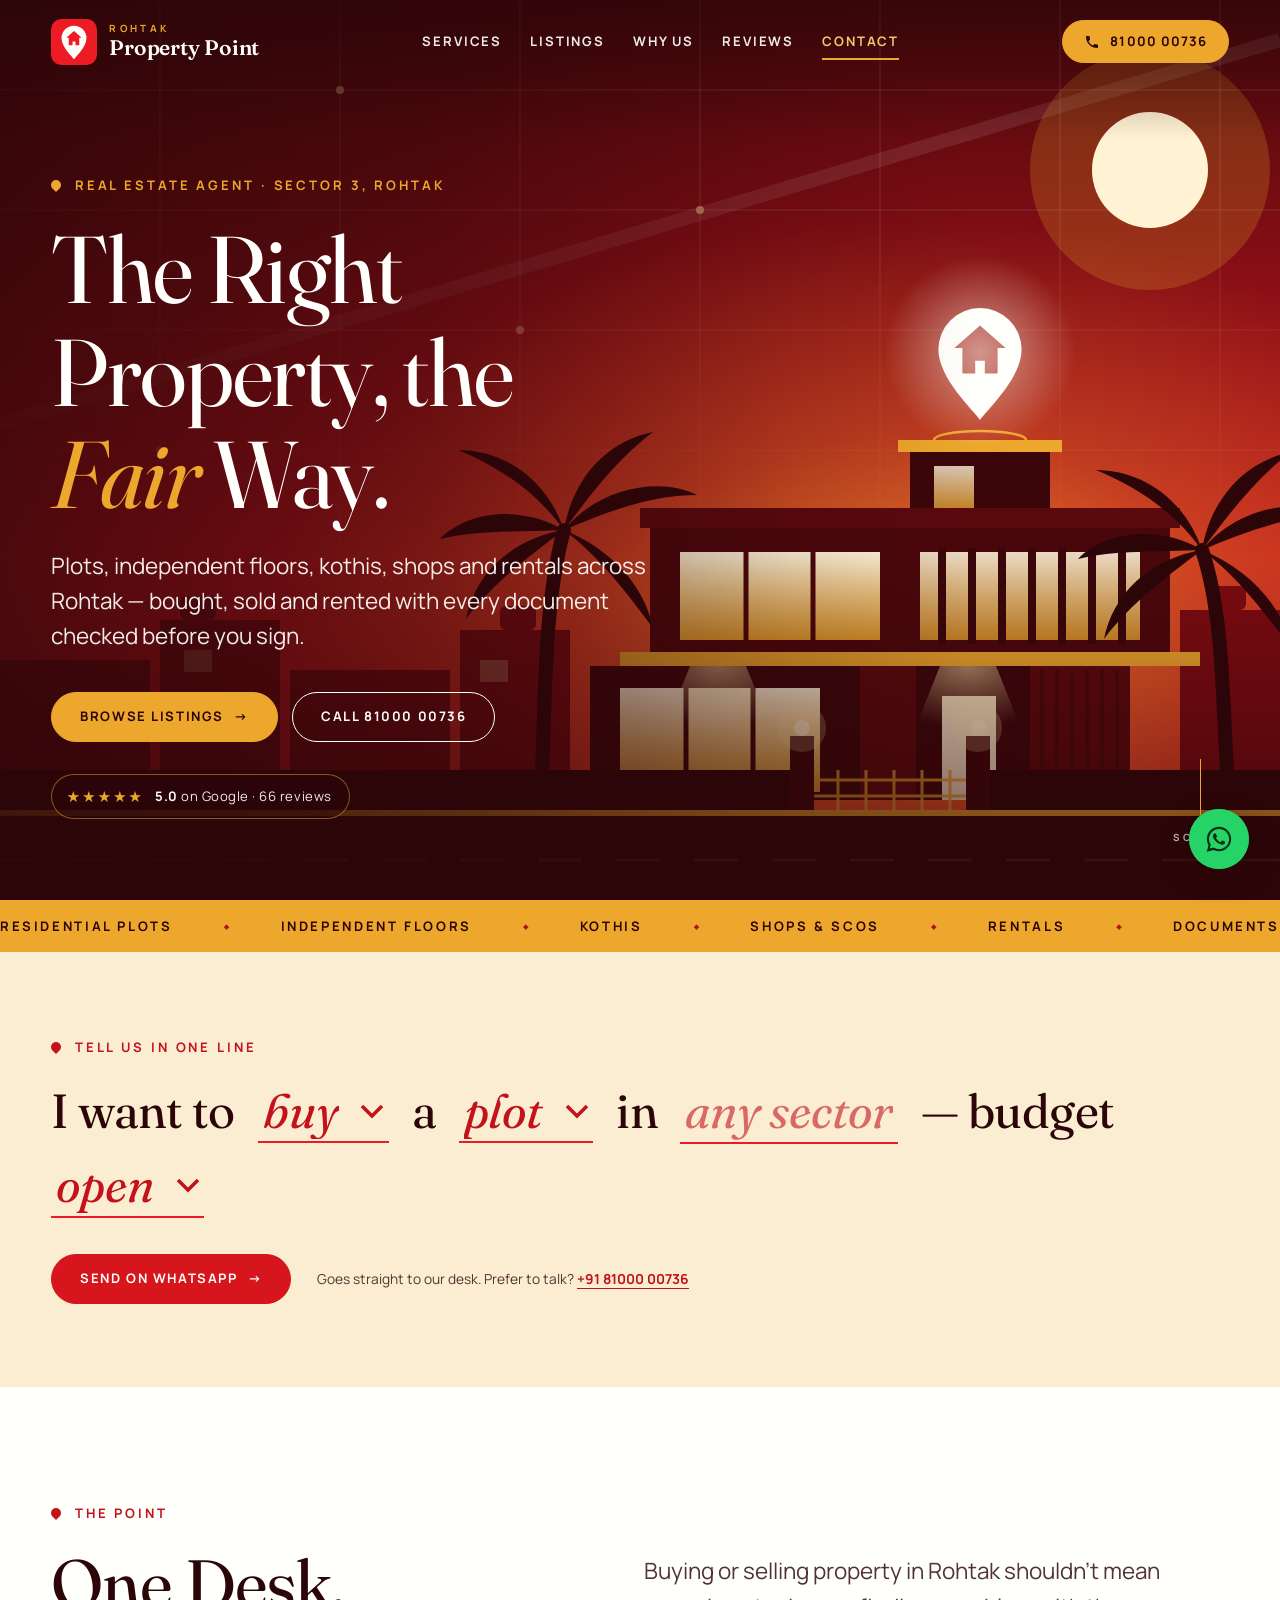
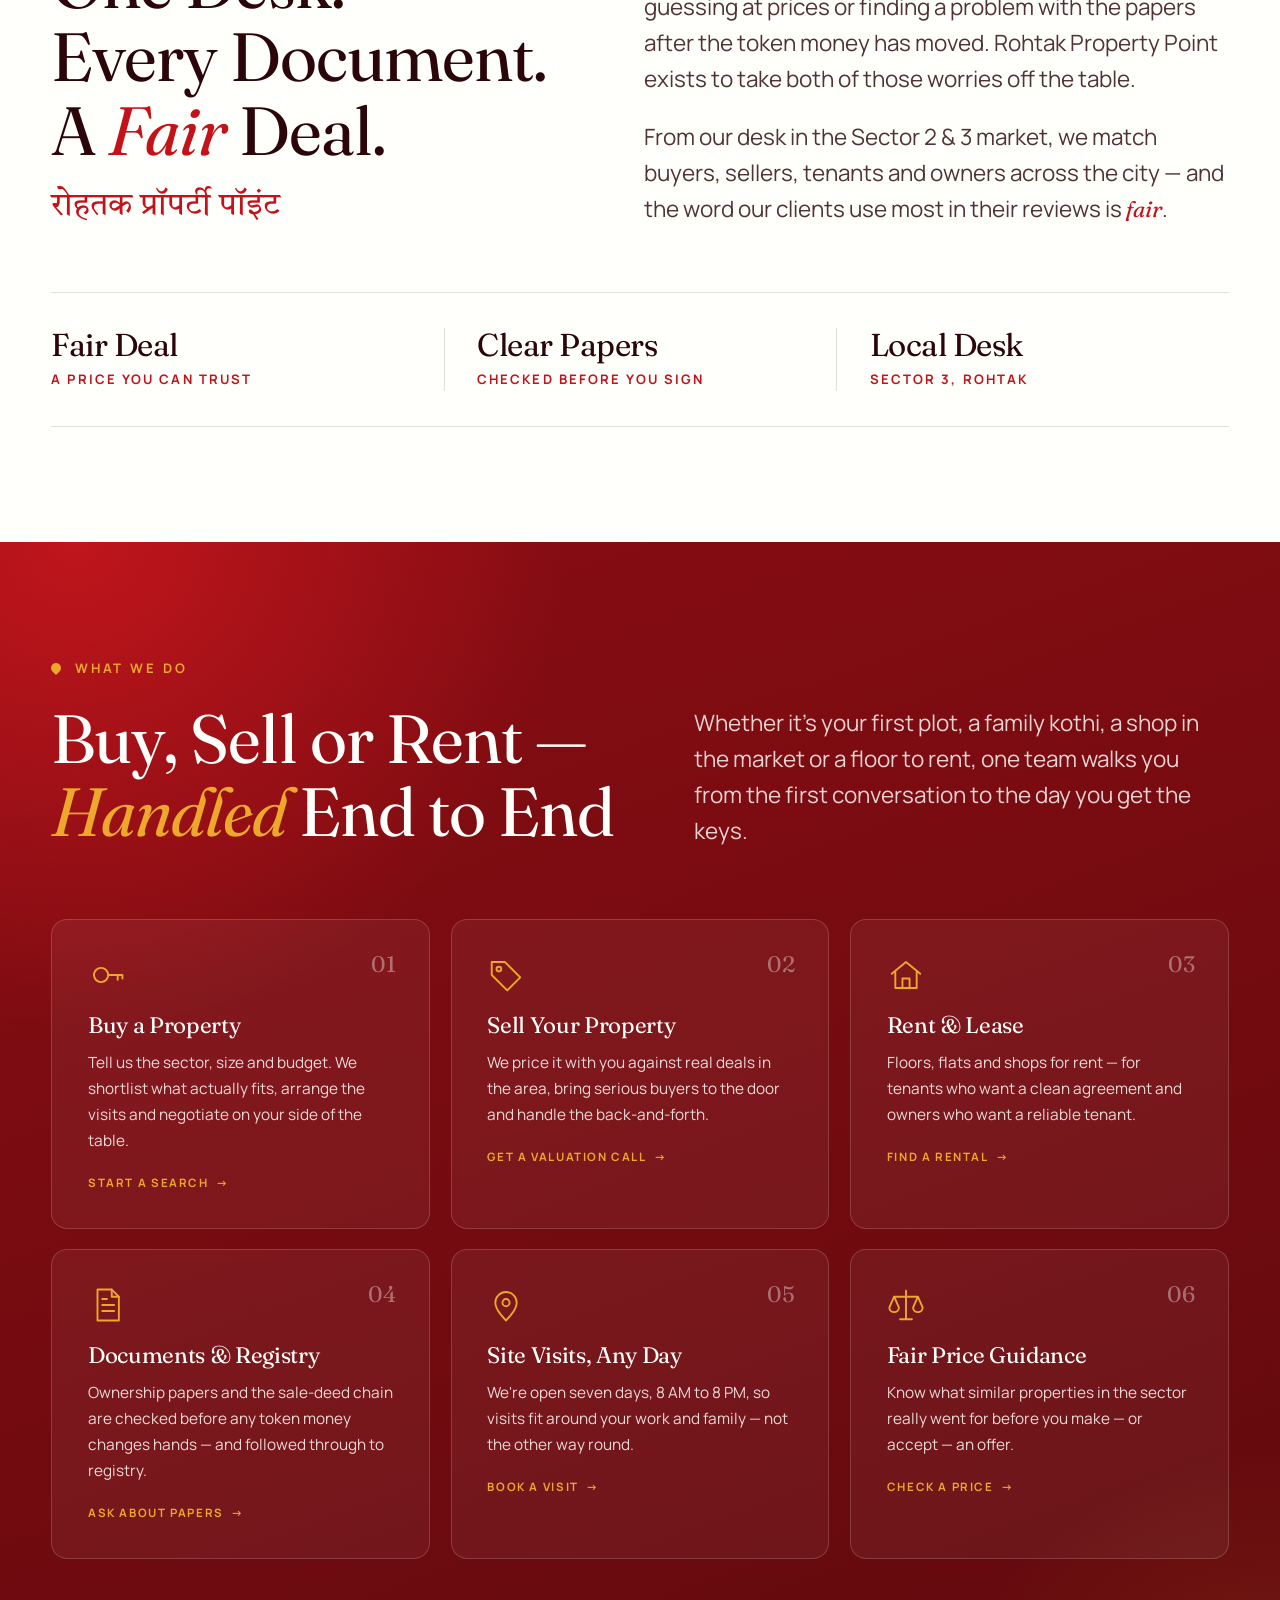
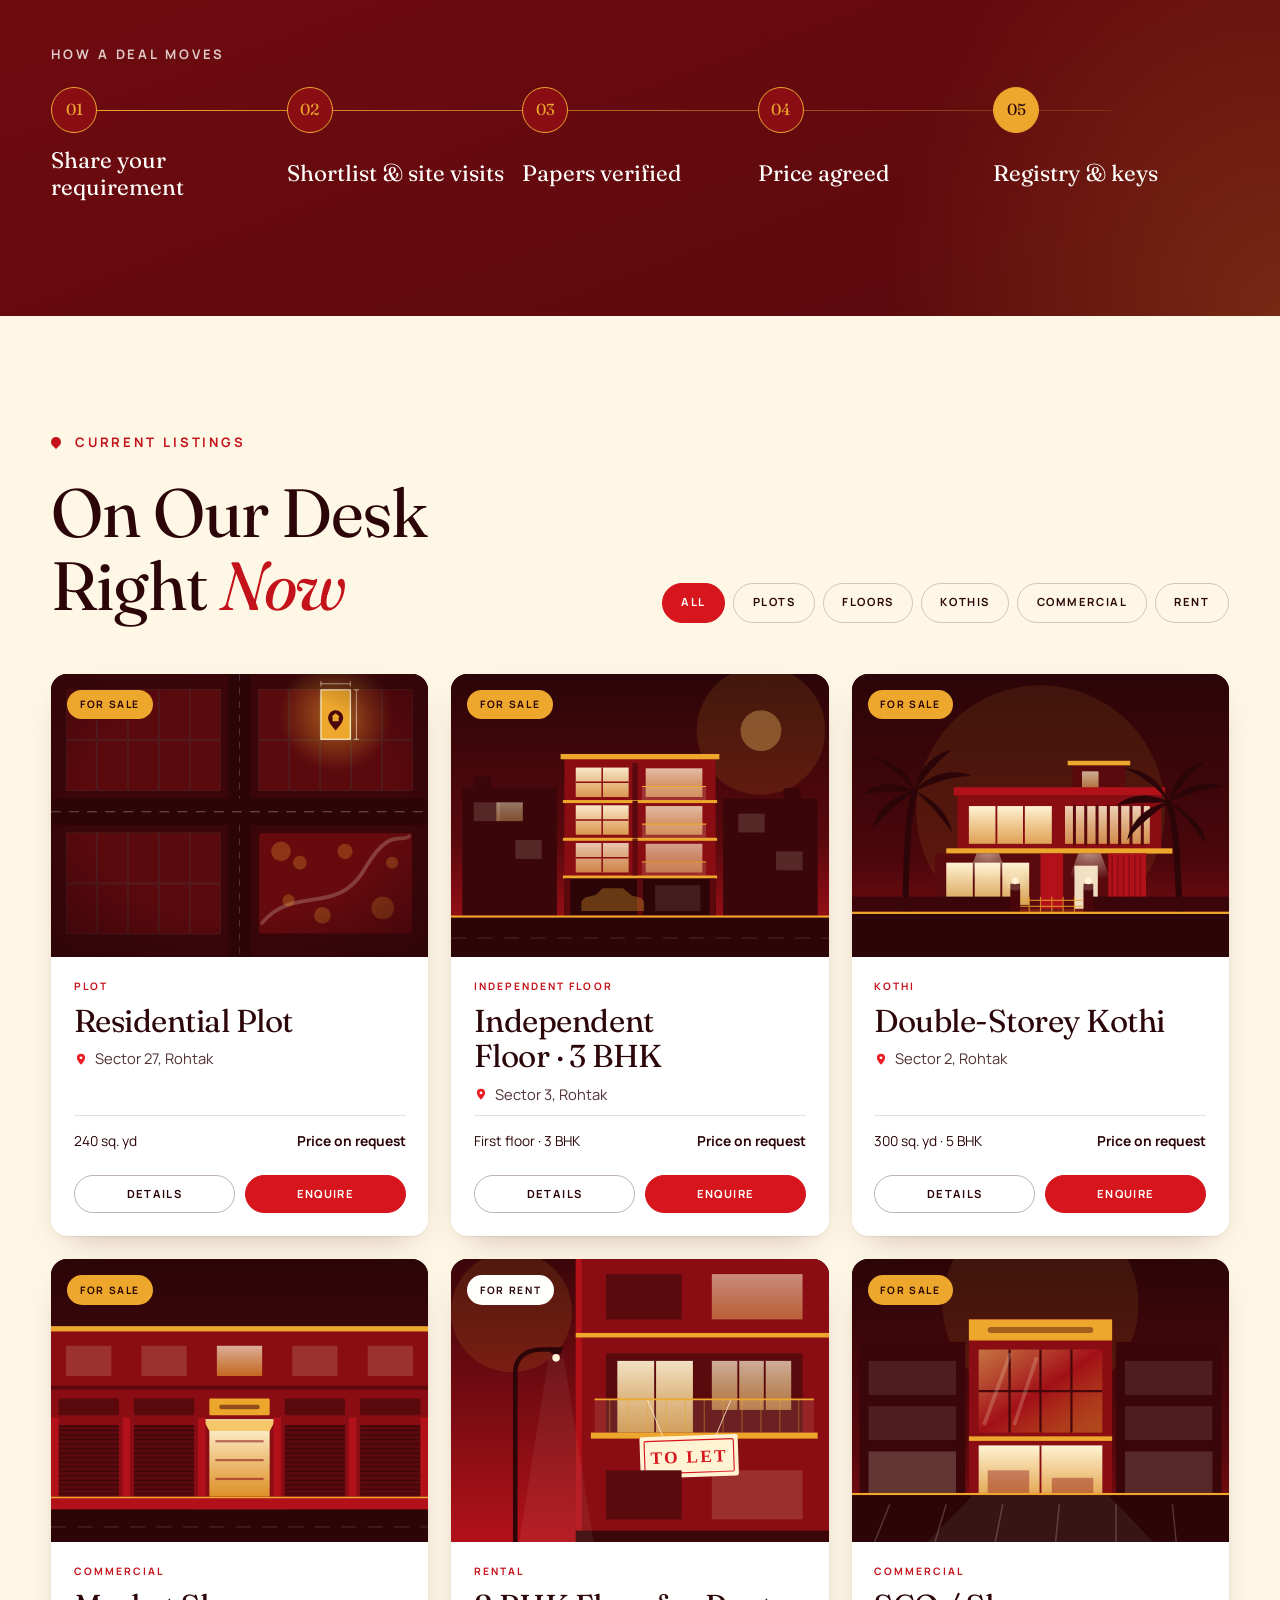
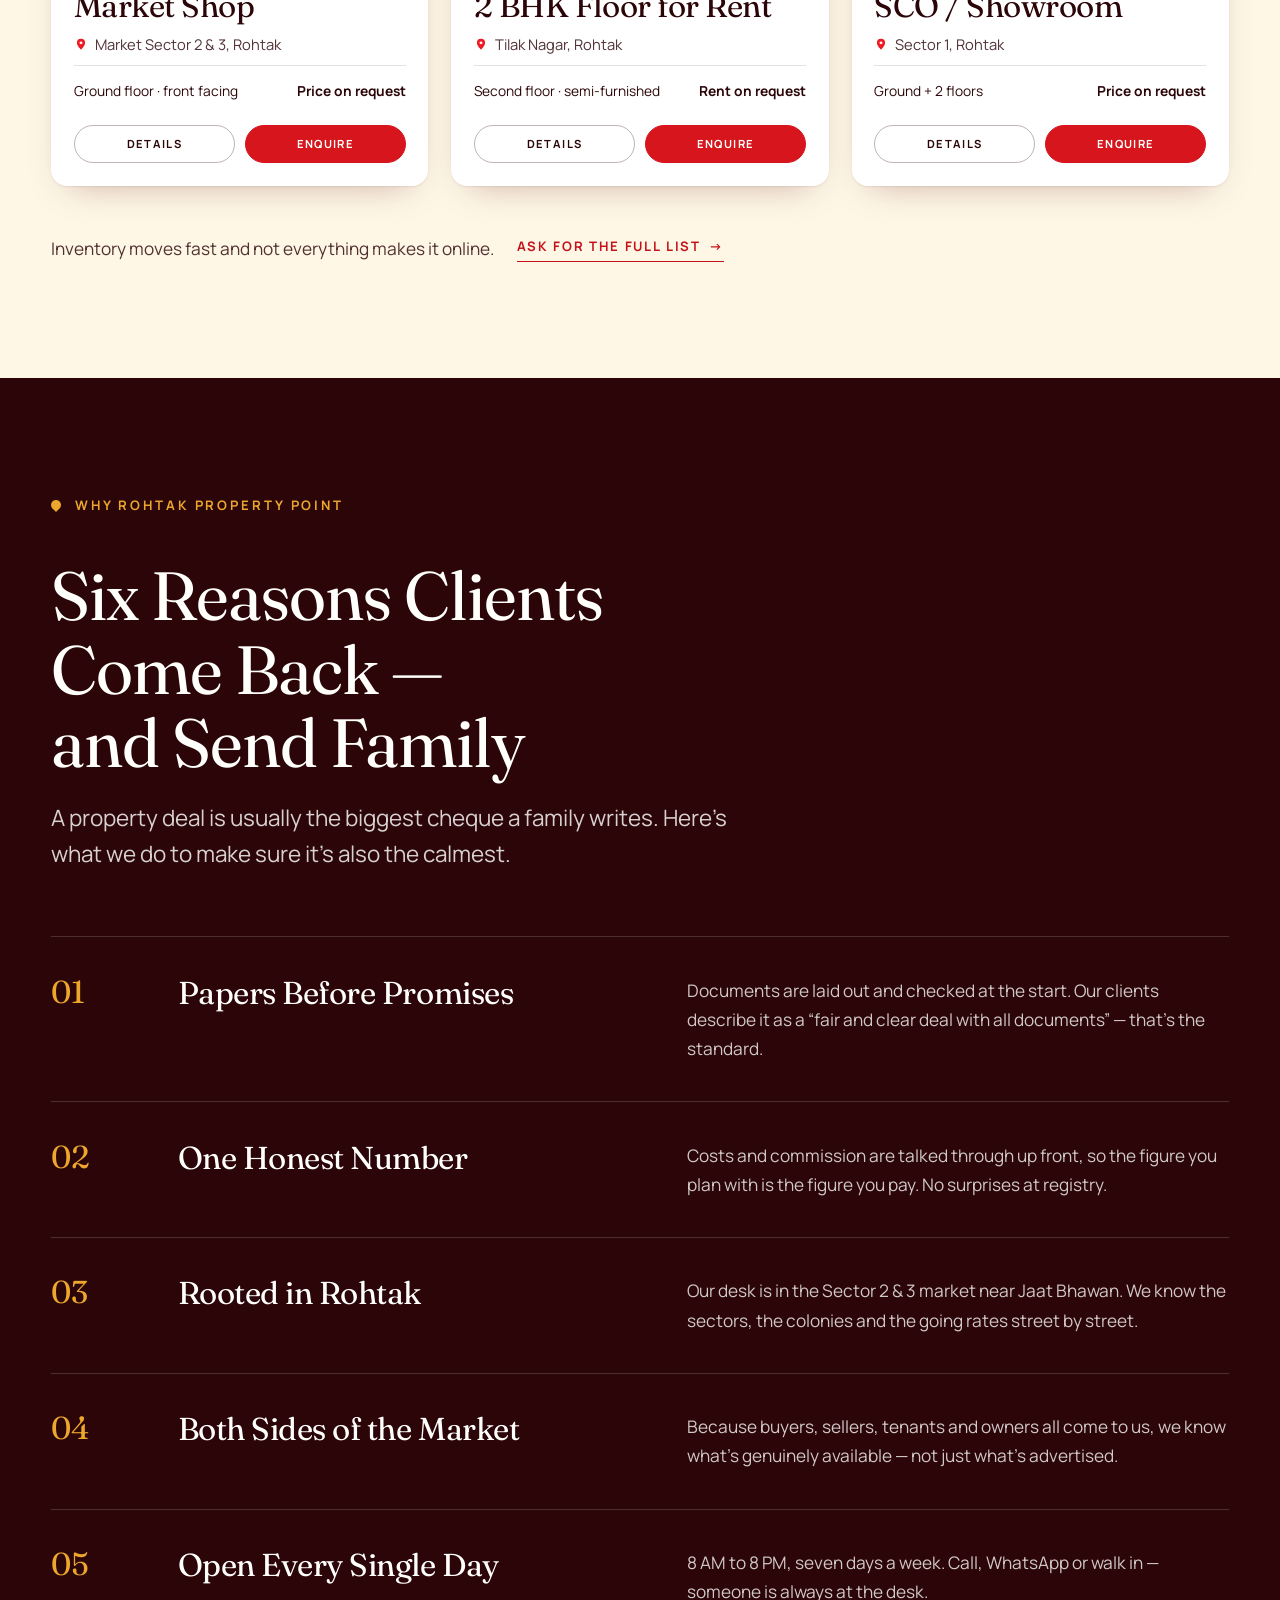
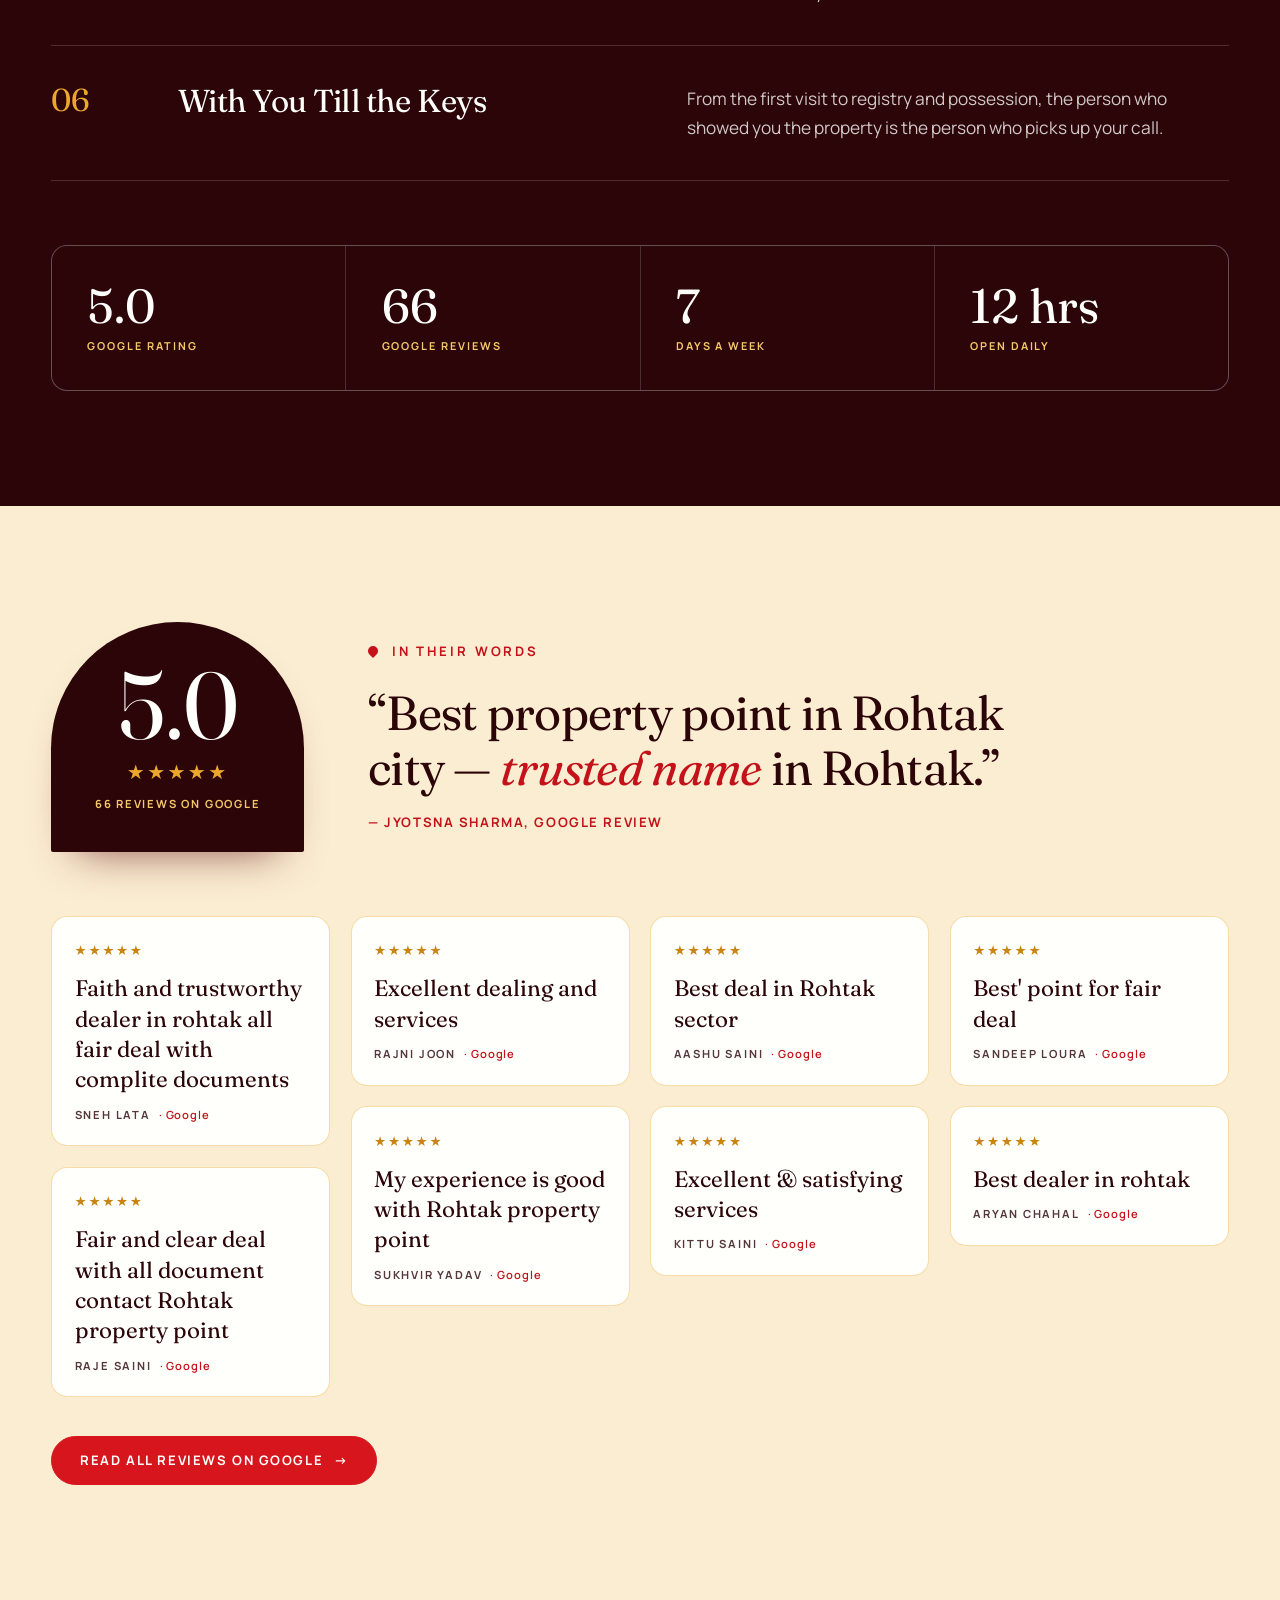
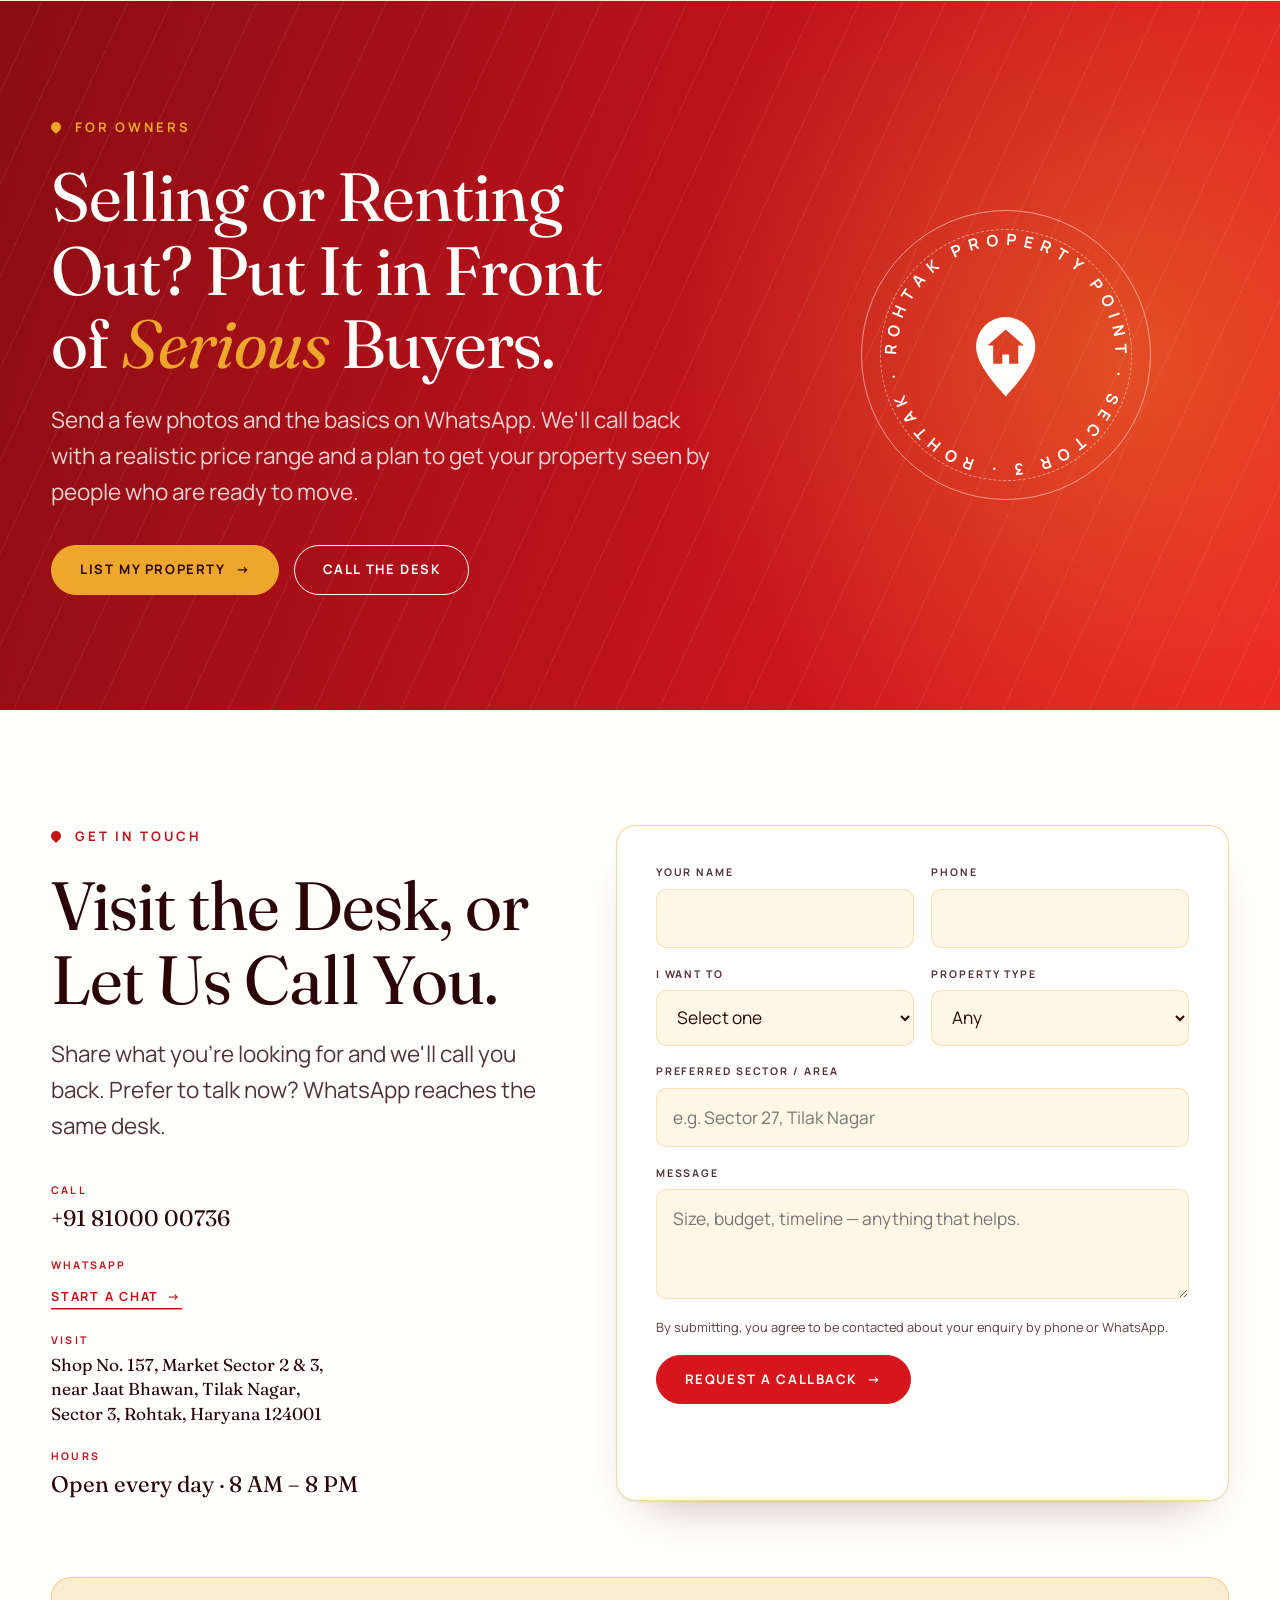
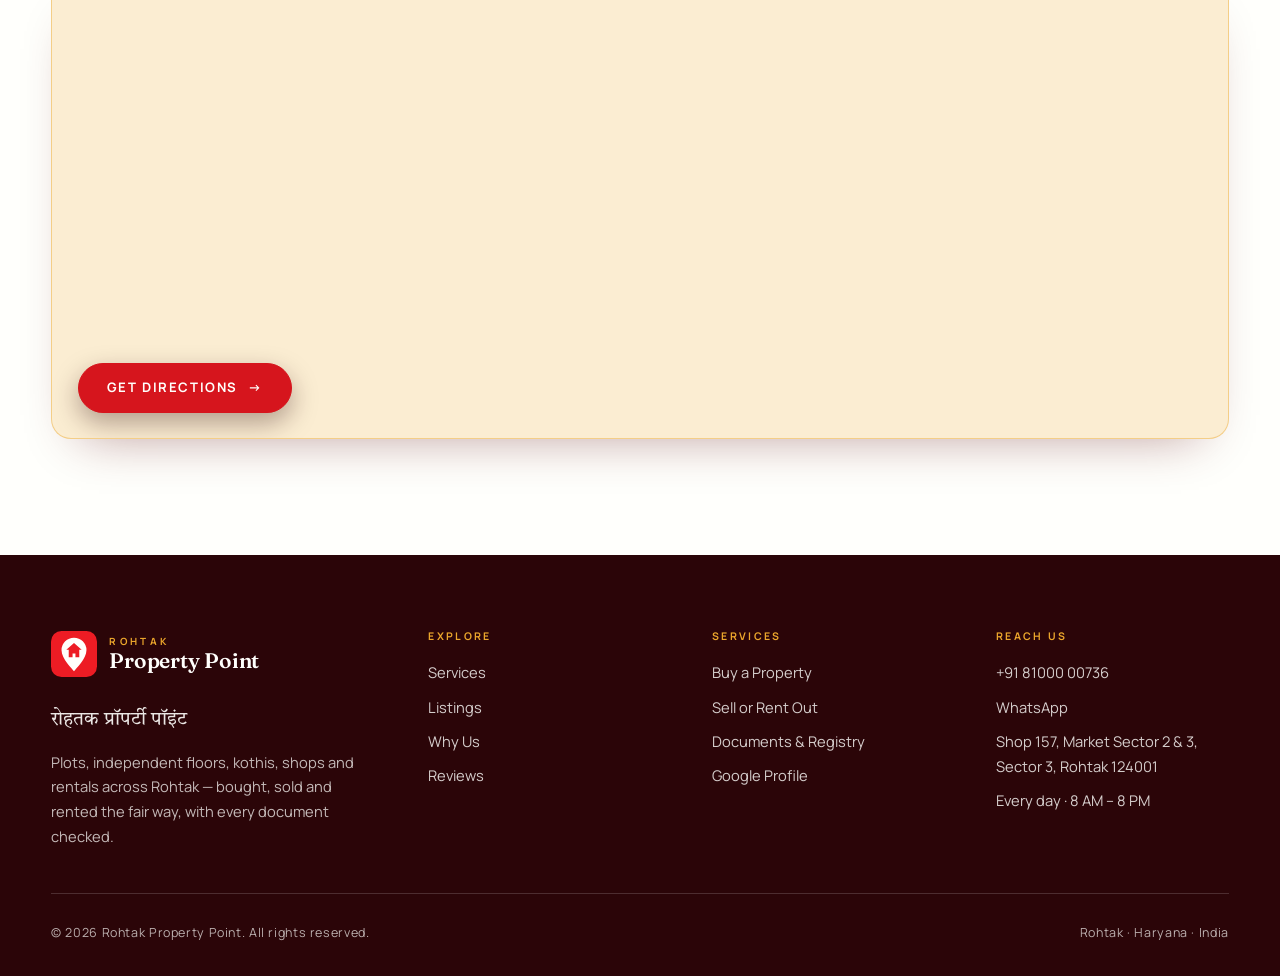
==== index.html @ 1b5dcaa2 "Rohtak Property Point website Static one-page site for Rohtak Property Point (Sector 3, Rohtak): her" ====
<!DOCTYPE html>
<html lang="en">
<head>
<meta charset="utf-8">
<meta name="viewport" content="width=device-width, initial-scale=1">
<title>Rohtak Property Point — Plots, Floors, Kothis &amp; Shops in Rohtak</title>
<meta name="description" content="Rohtak Property Point — real estate agent in Sector 3, Rohtak. Buy, sell or rent plots, independent floors, kothis and shops with every document checked. Rated 5.0 on Google. Call 81000 00736.">
<meta name="theme-color" content="#ED1C24">

<meta property="og:type" content="website">
<meta property="og:title" content="Rohtak Property Point">
<meta property="og:description" content="The right property in Rohtak, the fair way. Call 81000 00736.">
<meta property="og:image" content="assets/img/logo-mark.svg?v=2">

<link rel="icon" href="assets/img/favicon.svg?v=2" type="image/svg+xml">
<link rel="apple-touch-icon" href="assets/img/logo-mark.svg?v=2">

<!-- Marks that scripting is live. The scroll-reveal CSS is gated on this, so
     if JS never runs the page renders normally instead of staying blank. -->
<script>document.documentElement.className += ' js';</script>

<link rel="preconnect" href="https://fonts.googleapis.com">
<link rel="preconnect" href="https://fonts.gstatic.com" crossorigin>
<link rel="stylesheet" href="https://fonts.googleapis.com/css2?family=Fraunces:ital,opsz,wght@0,9..144,400;0,9..144,600;1,9..144,400&family=Manrope:wght@400;600;700&family=Tiro+Devanagari+Hindi&display=swap">
<link rel="stylesheet" href="assets/css/site.css">
<script src="assets/js/config.js" defer></script>
<script src="assets/js/site.js" defer></script>

<script type="application/ld+json">
{
  "@context": "https://schema.org",
  "@type": "RealEstateAgent",
  "name": "Rohtak Property Point",
  "alternateName": "रोहतक प्रॉपर्टी पॉइंट",
  "telephone": "+91-8100000736",
  "address": {
    "@type": "PostalAddress",
    "streetAddress": "Shop No. 157, Market Sector 2 & 3, near Jaat Bhawan, Tilak Nagar, Sector 3",
    "addressLocality": "Rohtak",
    "addressRegion": "Haryana",
    "postalCode": "124001",
    "addressCountry": "IN"
  },
  "openingHoursSpecification": [{
    "@type": "OpeningHoursSpecification",
    "dayOfWeek": ["Monday","Tuesday","Wednesday","Thursday","Friday","Saturday","Sunday"],
    "opens": "08:00",
    "closes": "20:00"
  }],
  "areaServed": "Rohtak, Haryana"
}
</script>
</head>

<body>

<!-- ═══════════════════════════════ HEADER ═══════════════════════════════ -->
<header class="header header--over" id="header">
  <div class="header__in">

    <a href="#home" class="lockup" aria-label="Rohtak Property Point — home">
      <svg class="lockup__mark" viewBox="0 0 96 96" aria-hidden="true">
        <rect class="badge" width="96" height="96" rx="22"/>
        <path class="pin" fill-rule="evenodd" d="M48 84C44 78 22 58 22 40A26 26 0 1 1 74 40C74 58 52 78 48 84Z M48 25L64 39L59 39L59 55L37 55L37 39L32 39Z M45 55V47H51V55Z"/>
      </svg>
      <span class="lockup__type">
        <span class="lockup__city">Rohtak</span>
        <span class="lockup__word">Property Point</span>
      </span>
    </a>

    <nav class="nav" aria-label="Primary">
      <a class="nav__link" href="#services">Services</a>
      <a class="nav__link" href="#listings">Listings</a>
      <a class="nav__link" href="#why">Why Us</a>
      <a class="nav__link" href="#reviews">Reviews</a>
      <a class="nav__link" href="#contact">Contact</a>
    </nav>

    <a class="btn header__cta js-phone-href" href="tel:+918100000736">
      <svg class="ico" viewBox="0 0 24 24" aria-hidden="true"><path d="M6.6 10.8a15.2 15.2 0 0 0 6.6 6.6l2.2-2.2c.3-.3.7-.4 1-.2 1.1.4 2.3.6 3.6.6.6 0 1 .4 1 1V20c0 .6-.4 1-1 1A17 17 0 0 1 3 4c0-.6.4-1 1-1h3.5c.6 0 1 .4 1 1 0 1.2.2 2.4.6 3.6.1.3 0 .7-.2 1Z"/></svg>
      <span class="js-phone-text">81000 00736</span>
    </a>

    <button class="burger" id="burger" aria-label="Open menu" aria-expanded="false" aria-controls="drawer">
      <span></span>
    </button>
  </div>
</header>

<!-- mobile drawer -->
<div class="drawer" id="drawer">
  <nav class="drawer__list" aria-label="Mobile">
    <a class="drawer__link" href="#home"><i>01</i> Home</a>
    <a class="drawer__link" href="#services"><i>02</i> Services</a>
    <a class="drawer__link" href="#listings"><i>03</i> Listings</a>
    <a class="drawer__link" href="#why"><i>04</i> Why Us</a>
    <a class="drawer__link" href="#reviews"><i>05</i> Reviews</a>
    <a class="drawer__link" href="#contact"><i>06</i> Contact</a>
  </nav>
  <div class="drawer__foot">
    <a class="btn btn--amber js-phone-href" href="tel:+918100000736">Call 81000 00736</a>
    <a class="link-u" data-wa href="#">Chat on WhatsApp</a>
    <p class="drawer__hi" lang="hi">रोहतक प्रॉपर्टी पॉइंट</p>
  </div>
</div>

<main>

<!-- ═══════════════════════════════ HERO ═════════════════════════════════ -->
<section class="hero" id="home">
  <div class="hero__bg" aria-hidden="true">
    <!-- xMax: on narrow screens the crop keeps the house and the pin, not the empty left -->
    <svg viewBox="0 0 1600 900" preserveAspectRatio="xMaxYMax slice">
      <defs>
        <linearGradient id="h-sky" x1="0" y1="0" x2="0" y2="1">
          <stop offset="0" stop-color="#4A070B"/>
          <stop offset=".45" stop-color="#A5121A"/>
          <stop offset=".85" stop-color="#ED1C24"/>
          <stop offset="1" stop-color="#ED1C24"/>
        </linearGradient>
        <radialGradient id="h-glow" cx=".5" cy=".5" r=".5">
          <stop offset="0" stop-color="#ECA72C" stop-opacity=".8"/>
          <stop offset=".5" stop-color="#ECA72C" stop-opacity=".28"/>
          <stop offset="1" stop-color="#ECA72C" stop-opacity="0"/>
        </radialGradient>
        <radialGradient id="h-halo" cx=".5" cy=".5" r=".5">
          <stop offset="0" stop-color="#FFFFFC" stop-opacity=".5"/>
          <stop offset="1" stop-color="#FFFFFC" stop-opacity="0"/>
        </radialGradient>
        <linearGradient id="h-win" x1="0" y1="0" x2="0" y2="1">
          <stop offset="0" stop-color="#FFF6DD"/>
          <stop offset="1" stop-color="#ECA72C" stop-opacity=".95"/>
        </linearGradient>
        <radialGradient id="h-spill" cx=".5" cy="0" r=".9">
          <stop offset="0" stop-color="#FFE7A8" stop-opacity=".6"/>
          <stop offset="1" stop-color="#FFE7A8" stop-opacity="0"/>
        </radialGradient>
        <linearGradient id="h-fade" x1="0" y1="0" x2="0" y2="1">
          <stop offset="0" stop-color="#fff" stop-opacity=".9"/>
          <stop offset=".75" stop-color="#fff" stop-opacity="0"/>
        </linearGradient>
        <mask id="h-mapmask"><rect width="1600" height="900" fill="url(#h-fade)"/></mask>
      </defs>

      <rect width="1600" height="900" fill="url(#h-sky)"/>

      <!-- sector map: the city as a broker sees it -->
      <g data-par="0.04" mask="url(#h-mapmask)">
        <g stroke="#FFFFFC" stroke-opacity=".14" stroke-width="1.5" fill="none">
          <path d="M0 90h1600M0 210h1600M0 330h1600M0 450h1600"/>
          <path d="M120 0v560M300 0v560M480 0v560M660 0v560M840 0v560M1020 0v560M1200 0v560M1380 0v560M1540 0v560"/>
        </g>
        <path d="M0 520L1600 40" stroke="#FFFFFC" stroke-opacity=".14" stroke-width="14"/>
        <g fill="#FFE2A0" opacity=".85">
          <circle class="blip" cx="300" cy="210" r="4"/>
          <circle class="blip" cx="660" cy="90" r="4" style="animation-delay:.8s"/>
          <circle class="blip" cx="840" cy="330" r="4" style="animation-delay:1.6s"/>
          <circle class="blip" cx="1020" cy="210" r="4" style="animation-delay:2.4s"/>
          <circle class="blip" cx="480" cy="450" r="4" style="animation-delay:1.2s"/>
        </g>
      </g>

      <!-- sunset glow behind the house, and the sun -->
      <ellipse cx="1230" cy="650" rx="660" ry="430" fill="url(#h-glow)"/>
      <circle cx="1470" cy="170" r="120" fill="#ECA72C" opacity=".22"/>
      <circle cx="1470" cy="170" r="58" fill="#FFF3D4"/>

      <!-- far rooftops, with the water tanks every Rohtak roof has -->
      <g data-par="0.08" fill="#7A0B11">
        <rect x="0" y="640" width="150" height="200"/><rect x="24" y="614" width="40" height="26" rx="6"/>
        <rect x="160" y="600" width="130" height="240"/><rect x="230" y="576" width="38" height="24" rx="6"/>
        <rect x="300" y="660" width="170" height="180"/>
        <rect x="480" y="620" width="120" height="220"/><rect x="500" y="596" width="36" height="24" rx="6"/>
        <rect x="610" y="670" width="160" height="170"/>
        <rect x="780" y="630" width="110" height="210"/><rect x="820" y="606" width="36" height="24" rx="6"/>
        <rect x="1500" y="610" width="100" height="230"/><rect x="1530" y="586" width="36" height="24" rx="6"/>
      </g>
      <g data-par="0.08" fill="#FFE7A8" opacity=".3">
        <rect x="186" y="630" width="30" height="24"/><rect x="236" y="680" width="30" height="24"/>
        <rect x="504" y="650" width="28" height="22"/><rect x="800" y="660" width="28" height="22"/>
      </g>

      <!-- the kothi -->
      <g data-par="0.14">
        <rect x="1230" y="450" width="140" height="60" fill="#3A060A"/>
        <rect x="1218" y="440" width="164" height="12" fill="#ECA72C"/>
        <rect x="1254" y="466" width="40" height="44" fill="url(#h-win)" opacity=".8"/>

        <rect x="960" y="508" width="540" height="20" fill="#5A090D"/>
        <rect x="970" y="528" width="520" height="130" fill="#4A070B"/>
        <rect x="1000" y="552" width="200" height="88" fill="url(#h-win)"/>
        <path d="M1066 552v88M1133 552v88" stroke="#4A070B" stroke-width="5"/>
        <rect x="1240" y="552" width="220" height="88" fill="url(#h-win)" opacity=".88"/>
        <g stroke="#3A060A" stroke-width="8"><path d="M1262 548v96M1292 548v96M1322 548v96M1352 548v96M1382 548v96M1412 548v96M1442 548v96"/></g>
        <rect x="940" y="652" width="580" height="14" fill="#ECA72C"/>

        <rect x="910" y="666" width="540" height="134" fill="#3A060A"/>
        <rect x="940" y="688" width="200" height="104" fill="url(#h-win)"/>
        <path d="M1006 688v104M1073 688v104" stroke="#3A060A" stroke-width="5"/>
        <rect x="1262" y="696" width="54" height="104" fill="#FFF3D4" opacity=".95"/>
        <rect x="1180" y="666" width="56" height="134" fill="#5A090D"/>
        <rect x="1350" y="666" width="100" height="134" fill="#5A090D"/>
        <g stroke="#4A070B" stroke-width="4"><path d="M1362 670v126M1377 670v126M1392 670v126M1407 670v126M1422 670v126M1437 670v126"/></g>
        <g fill="url(#h-spill)"><path d="M1010 666h56l28 70h-112Z"/><path d="M1260 666h56l28 70h-112Z"/></g>

        <!-- the point -->
        <ellipse class="ring" cx="1300" cy="440" rx="46" ry="9" fill="none" stroke="#ECA72C" stroke-width="2.5"/>
        <g class="hero-pin">
          <circle cx="1300" cy="352" r="96" fill="url(#h-halo)"/>
          <path fill="#FFFFFC" fill-rule="evenodd" transform="translate(1223.2 285.6) scale(1.6)" d="M48 84C44 78 22 58 22 40A26 26 0 1 1 74 40C74 58 52 78 48 84Z M48 25L64 39L59 39L59 55L37 55L37 39L32 39Z M45 55V47H51V55Z"/>
        </g>

        <!-- palms -->
        <g fill="none" stroke="#2B0508" stroke-linecap="round" stroke-width="14">
          <path d="M860 820c6-110 2-210 24-290"/><path d="M1550 820c-8-100-4-200-28-270"/>
        </g>
        <g fill="#2B0508">
          <path d="M884 530c-44-26-98-18-124 9 36-9 80-7 124-9Z"/><path d="M884 530c36-44 98-53 133-35-44 0-89 16-133 35Z"/>
          <path d="M884 530c-18-53-62-80-106-80 44 18 80 44 106 80Z"/><path d="M884 530c9-53 44-89 89-98-36 27-62 62-89 98Z"/>
          <path d="M884 530c-53 9-89 44-98 89 27-36 62-62 98-89Z"/><path d="M884 530c44 18 80 53 89 98-27-36-53-71-89-98Z"/>
          <path d="M1522 550c-44-26-98-18-124 9 36-9 80-7 124-9Z"/><path d="M1522 550c36-44 98-53 133-35-44 0-89 16-133 35Z"/>
          <path d="M1522 550c-18-53-62-80-106-80 44 18 80 44 106 80Z"/><path d="M1522 550c9-53 44-89 89-98-36 27-62 62-89 98Z"/>
          <path d="M1522 550c-53 9-89 44-98 89 27-36 62-62 98-89Z"/><path d="M1522 550c44 18 80 53 89 98-27-36-53-71-89-98Z"/>
        </g>
      </g>

      <!-- boundary wall, gate lamps and the street -->
      <g data-par="0.2">
        <rect x="0" y="770" width="1130" height="40" fill="#2B0508"/>
        <rect x="1290" y="770" width="310" height="40" fill="#2B0508"/>
        <rect x="1110" y="736" width="24" height="74" fill="#3A060A"/><rect x="1286" y="736" width="24" height="74" fill="#3A060A"/>
        <circle cx="1122" cy="728" r="8" fill="#FFF3D4"/><circle cx="1298" cy="728" r="8" fill="#FFF3D4"/>
        <circle cx="1122" cy="728" r="24" fill="#FFE7A8" opacity=".25"/><circle cx="1298" cy="728" r="24" fill="#FFE7A8" opacity=".25"/>
        <g stroke="#ECA72C" stroke-width="3" opacity=".85"><path d="M1134 780h152M1134 796h152M1158 770v40M1186 770v40M1214 770v40M1242 770v40M1270 770v40"/></g>
        <rect x="0" y="810" width="1600" height="6" fill="#ECA72C"/>
        <rect x="0" y="816" width="1600" height="84" fill="#2B0508"/>
        <path d="M0 860h1600" stroke="#FFFFFC" stroke-opacity=".12" stroke-width="3" stroke-dasharray="44 34"/>
      </g>
    </svg>
  </div>

  <div class="hero__in">
    <p class="eyebrow" data-reveal>Real Estate Agent · Sector 3, Rohtak</p>
    <h1 data-reveal style="--d:90ms">The Right Property, the <em>Fair</em> Way.</h1>
    <p class="hero__sub" data-reveal style="--d:200ms">
      Plots, independent floors, kothis, shops and rentals across Rohtak — bought, sold
      and rented with every document checked before you sign.
    </p>
    <div class="hero__actions" data-reveal style="--d:300ms">
      <a class="btn btn--amber" href="#listings">Browse Listings <span class="arw" aria-hidden="true">→</span></a>
      <a class="btn btn--ghost js-phone-href" href="tel:+918100000736">Call 81000 00736</a>
    </div>
    <a class="rating" data-google href="https://share.google/cFkKcSjOGlK5zalMN" target="_blank" rel="noopener" data-reveal style="--d:380ms">
      <span class="stars" aria-hidden="true">★★★★★</span>
      <span><b>5.0</b> on Google · 66 reviews</span>
    </a>
  </div>

  <div class="hero__scroll" aria-hidden="true"><i></i>Scroll</div>
</section>

<!-- ticker -->
<div class="ticker" aria-hidden="true">
  <div class="ticker__track" id="ticker">
    <span>Residential Plots</span><span>Independent Floors</span><span>Kothis</span>
    <span>Shops &amp; SCOs</span><span>Rentals</span><span>Documents Checked</span><span>Open 7 Days</span>
  </div>
</div>

<!-- ═══════════════════════════ QUICK FINDER ═════════════════════════════ -->
<section class="finder" id="find" aria-labelledby="finder-title">
  <div class="shell">
    <p class="eyebrow" id="finder-title" data-reveal>Tell us in one line</p>
    <form class="finder__form" id="finder" data-reveal style="--d:90ms">
      <p class="finder__line">
        <span>I want to</span>
        <label class="sr" for="fd-action">Action</label>
        <select id="fd-action" name="action">
          <option value="buy">buy</option>
          <option value="rent">rent</option>
          <option value="sell">sell</option>
          <option value="rent out">rent out</option>
        </select>
        <span id="fd-article">a</span>
        <label class="sr" for="fd-type">Property type</label>
        <select id="fd-type" name="type">
          <option>plot</option>
          <option>independent floor</option>
          <option>kothi</option>
          <option>flat</option>
          <option>shop</option>
          <option>SCO / showroom</option>
          <option>agricultural plot</option>
        </select>
        <span>in</span>
        <label class="sr" for="fd-area">Area or sector</label>
        <input id="fd-area" name="area" type="text" placeholder="any sector" autocomplete="off">
        <span class="finder__budget" id="fd-budget-wrap">
          <span>— budget</span>
          <label class="sr" for="fd-budget">Budget</label>
          <select id="fd-budget" name="budget">
            <option>open</option>
            <option>under ₹30 lakh</option>
            <option>₹30–60 lakh</option>
            <option>₹60 lakh – ₹1 crore</option>
            <option>above ₹1 crore</option>
          </select>
        </span>
      </p>
      <div class="finder__go">
        <button class="btn" type="submit">Send on WhatsApp <span class="arw" aria-hidden="true">→</span></button>
        <span class="finder__note">Goes straight to our desk. Prefer to talk? <a class="js-phone-href js-phone-text" href="tel:+918100000736">+91 81000 00736</a></span>
      </div>
    </form>
  </div>
</section>

<!-- ═══════════════════════════ STATEMENT ════════════════════════════════ -->
<section class="section statement-wrap">
  <div class="shell statement">
    <div class="statement__head">
      <p class="eyebrow" data-reveal>The Point</p>
      <h2 data-reveal style="--d:80ms">One Desk.<br>Every Document.<br>A <span class="script">Fair</span> Deal.</h2>
      <p class="statement__hi" lang="hi" data-reveal style="--d:140ms">रोहतक प्रॉपर्टी पॉइंट</p>
    </div>
    <div class="statement__body" data-reveal style="--d:160ms">
      <p class="lede">
        Buying or selling property in Rohtak shouldn't mean guessing at prices or finding
        a problem with the papers after the token money has moved. Rohtak Property Point
        exists to take both of those worries off the table.
      </p>
      <p class="lede">
        From our desk in the Sector 2 &amp; 3 market, we match buyers, sellers, tenants and owners
        across the city — and the word our clients use most in their reviews is <em>fair</em>.
      </p>
    </div>

    <div class="pillars">
      <div class="pillar" data-reveal>
        <h3>Fair Deal</h3>
        <p>A price you can trust</p>
      </div>
      <div class="pillar" data-reveal style="--d:110ms">
        <h3>Clear Papers</h3>
        <p>Checked before you sign</p>
      </div>
      <div class="pillar" data-reveal style="--d:220ms">
        <h3>Local Desk</h3>
        <p>Sector 3, Rohtak</p>
      </div>
    </div>
  </div>
</section>

<!-- ═══════════════════════════════ SERVICES ═════════════════════════════ -->
<section class="section services" id="services">
  <div class="shell">

    <div class="services__top">
      <div>
        <p class="eyebrow" data-reveal>What We Do</p>
        <h2 data-reveal style="--d:80ms">Buy, Sell or Rent — <span class="script">Handled</span> End to End</h2>
      </div>
      <p class="lede" data-reveal style="--d:180ms">
        Whether it's your first plot, a family kothi, a shop in the market or a floor to rent,
        one team walks you from the first conversation to the day you get the keys.
      </p>
    </div>

    <div class="services__grid">
      <article class="scard" data-reveal>
        <svg class="scard__ico" viewBox="0 0 32 32" aria-hidden="true"><circle cx="11" cy="16" r="6"/><path d="M17 16h12M25 16v4M29 16v3"/></svg>
        <span class="scard__n">01</span>
        <h3>Buy a Property</h3>
        <p>Tell us the sector, size and budget. We shortlist what actually fits, arrange the visits and negotiate on your side of the table.</p>
        <a class="scard__cta" data-wa-text="Hello Rohtak Property Point — I'm looking to buy a property." href="#">Start a search <span aria-hidden="true">→</span></a>
      </article>
      <article class="scard" data-reveal style="--d:90ms">
        <svg class="scard__ico" viewBox="0 0 32 32" aria-hidden="true"><path d="M4 16V5h11l13 13-11 11Z"/><circle cx="10" cy="11" r="2"/></svg>
        <span class="scard__n">02</span>
        <h3>Sell Your Property</h3>
        <p>We price it with you against real deals in the area, bring serious buyers to the door and handle the back-and-forth.</p>
        <a class="scard__cta" data-wa-text="Hello Rohtak Property Point — I want to sell my property." href="#">Get a valuation call <span aria-hidden="true">→</span></a>
      </article>
      <article class="scard" data-reveal style="--d:180ms">
        <svg class="scard__ico" viewBox="0 0 32 32" aria-hidden="true"><path d="M4 15 16 5l12 10M7 13v14h18V13"/><path d="M13 27v-8h6v8"/></svg>
        <span class="scard__n">03</span>
        <h3>Rent &amp; Lease</h3>
        <p>Floors, flats and shops for rent — for tenants who want a clean agreement and owners who want a reliable tenant.</p>
        <a class="scard__cta" data-wa-text="Hello Rohtak Property Point — I'm looking for a property on rent." href="#">Find a rental <span aria-hidden="true">→</span></a>
      </article>
      <article class="scard" data-reveal>
        <svg class="scard__ico" viewBox="0 0 32 32" aria-hidden="true"><path d="M8 3h12l6 6v20H8Z"/><path d="M20 3v6h6M12 16h10M12 21h10M12 11h4"/></svg>
        <span class="scard__n">04</span>
        <h3>Documents &amp; Registry</h3>
        <p>Ownership papers and the sale-deed chain are checked before any token money changes hands — and followed through to registry.</p>
        <a class="scard__cta" data-wa-text="Hello Rohtak Property Point — I need help checking property documents." href="#">Ask about papers <span aria-hidden="true">→</span></a>
      </article>
      <article class="scard" data-reveal style="--d:90ms">
        <svg class="scard__ico" viewBox="0 0 32 32" aria-hidden="true"><path d="M16 29s-9-8.5-9-15a9 9 0 0 1 18 0c0 6.5-9 15-9 15Z"/><circle cx="16" cy="14" r="3"/></svg>
        <span class="scard__n">05</span>
        <h3>Site Visits, Any Day</h3>
        <p>We're open seven days, 8 AM to 8 PM, so visits fit around your work and family — not the other way round.</p>
        <a class="scard__cta" data-wa-text="Hello Rohtak Property Point — I'd like to book a site visit." href="#">Book a visit <span aria-hidden="true">→</span></a>
      </article>
      <article class="scard" data-reveal style="--d:180ms">
        <svg class="scard__ico" viewBox="0 0 32 32" aria-hidden="true"><path d="M16 4v24M6 9h20M6 9l-4 9a4 4 0 0 0 8 0Zm20 0-4 9a4 4 0 0 0 8 0ZM11 28h10"/></svg>
        <span class="scard__n">06</span>
        <h3>Fair Price Guidance</h3>
        <p>Know what similar properties in the sector really went for before you make — or accept — an offer.</p>
        <a class="scard__cta" data-wa-text="Hello Rohtak Property Point — I'd like to know the fair price for a property." href="#">Check a price <span aria-hidden="true">→</span></a>
      </article>
    </div>

    <!-- how a deal moves -->
    <div class="steps">
      <h3 class="steps__title" data-reveal>How a deal moves</h3>
      <ol class="steps__list">
        <li data-reveal><b>01</b><span>Share your requirement</span></li>
        <li data-reveal style="--d:80ms"><b>02</b><span>Shortlist &amp; site visits</span></li>
        <li data-reveal style="--d:160ms"><b>03</b><span>Papers verified</span></li>
        <li data-reveal style="--d:240ms"><b>04</b><span>Price agreed</span></li>
        <li data-reveal style="--d:320ms"><b>05</b><span>Registry &amp; keys</span></li>
      </ol>
    </div>
  </div>
</section>

<!-- ═══════════════════════════════ LISTINGS ═════════════════════════════ -->
<section class="section listings" id="listings">
  <div class="shell-wide">

    <div class="listings__head">
      <div>
        <p class="eyebrow" data-reveal>Current Listings</p>
        <h2 data-reveal style="--d:80ms">On Our Desk<br>Right <span class="script">Now</span></h2>
      </div>
      <div class="filters" data-reveal style="--d:160ms" role="group" aria-label="Filter listings">
        <button class="filter is-active" data-filter="all" aria-pressed="true">All</button>
        <button class="filter" data-filter="plots" aria-pressed="false">Plots</button>
        <button class="filter" data-filter="floors" aria-pressed="false">Floors</button>
        <button class="filter" data-filter="kothis" aria-pressed="false">Kothis</button>
        <button class="filter" data-filter="commercial" aria-pressed="false">Commercial</button>
        <button class="filter" data-filter="rent" aria-pressed="false">Rent</button>
      </div>
    </div>

    <div class="lgrid" id="listingGrid">
      <noscript><p class="lgrid__empty">Call <a href="tel:+918100000736">+91 81000 00736</a> for the latest listings.</p></noscript>
    </div>
    <p class="lgrid__empty" id="listingEmpty" hidden>Nothing in this category on the website right now — new properties come in every week. <a data-wa href="#">Ask us on WhatsApp</a>.</p>

    <p class="listings__more" data-reveal>
      Inventory moves fast and not everything makes it online.
      <a class="link-u" data-wa-text="Hello Rohtak Property Point — please share your latest listings." href="#">Ask for the full list <span aria-hidden="true">→</span></a>
    </p>
  </div>
</section>

<!-- ═══════════════════════════════ WHY US ═══════════════════════════════ -->
<section class="section why" id="why">
  <div class="shell">

    <div class="why__head">
      <p class="eyebrow" data-reveal>Why Rohtak Property Point</p>
      <h2 data-reveal style="--d:80ms">Six Reasons Clients Come Back — and Send Family</h2>
      <p class="lede" data-reveal style="--d:160ms">
        A property deal is usually the biggest cheque a family writes. Here's what we do
        to make sure it's also the calmest.
      </p>
    </div>

    <div class="why__list">
      <article class="whyrow" data-reveal>
        <span class="whyrow__n">01</span>
        <h3>Papers Before Promises</h3>
        <p>Documents are laid out and checked at the start. Our clients describe it as a “fair and clear deal with all documents” — that's the standard.</p>
      </article>
      <article class="whyrow" data-reveal>
        <span class="whyrow__n">02</span>
        <h3>One Honest Number</h3>
        <p>Costs and commission are talked through up front, so the figure you plan with is the figure you pay. No surprises at registry.</p>
      </article>
      <article class="whyrow" data-reveal>
        <span class="whyrow__n">03</span>
        <h3>Rooted in Rohtak</h3>
        <p>Our desk is in the Sector 2 &amp; 3 market near Jaat Bhawan. We know the sectors, the colonies and the going rates street by street.</p>
      </article>
      <article class="whyrow" data-reveal>
        <span class="whyrow__n">04</span>
        <h3>Both Sides of the Market</h3>
        <p>Because buyers, sellers, tenants and owners all come to us, we know what's genuinely available — not just what's advertised.</p>
      </article>
      <article class="whyrow" data-reveal>
        <span class="whyrow__n">05</span>
        <h3>Open Every Single Day</h3>
        <p>8 AM to 8 PM, seven days a week. Call, WhatsApp or walk in — someone is always at the desk.</p>
      </article>
      <article class="whyrow" data-reveal>
        <span class="whyrow__n">06</span>
        <h3>With You Till the Keys</h3>
        <p>From the first visit to registry and possession, the person who showed you the property is the person who picks up your call.</p>
      </article>
    </div>

    <div class="assure">
      <div class="assure__item" data-reveal>
        <span class="assure__n" data-count="5" data-decimals="1">5.0</span>
        <span>Google Rating</span>
      </div>
      <div class="assure__item" data-reveal style="--d:90ms">
        <span class="assure__n" data-count="66">66</span>
        <span>Google Reviews</span>
      </div>
      <div class="assure__item" data-reveal style="--d:180ms">
        <span class="assure__n" data-count="7">7</span>
        <span>Days a Week</span>
      </div>
      <div class="assure__item" data-reveal style="--d:270ms">
        <span class="assure__n" data-count="12" data-suffix=" hrs">12 hrs</span>
        <span>Open Daily</span>
      </div>
    </div>
  </div>
</section>

<!-- ═══════════════════════════════ REVIEWS ══════════════════════════════ -->
<section class="section reviews" id="reviews">
  <div class="shell">

    <div class="reviews__head">
      <div class="reviews__score" data-reveal>
        <strong>5.0</strong>
        <span class="stars" aria-label="5 out of 5 stars">★★★★★</span>
        <span class="reviews__count">66 reviews on Google</span>
      </div>
      <div>
        <p class="eyebrow" data-reveal>In Their Words</p>
        <h2 data-reveal style="--d:80ms">“Best property point in Rohtak city — <span class="script">trusted name</span> in Rohtak.”</h2>
        <p class="reviews__by" data-reveal style="--d:140ms">— Jyotsna Sharma, Google review</p>
      </div>
    </div>

    <div class="rgrid">
      <figure class="rcard" data-reveal>
        <span class="stars" aria-label="5 stars">★★★★★</span>
        <blockquote>Faith and trustworthy dealer in rohtak all fair deal with complite documents</blockquote>
        <figcaption>Sneh Lata</figcaption>
      </figure>
      <figure class="rcard" data-reveal style="--d:80ms">
        <span class="stars" aria-label="5 stars">★★★★★</span>
        <blockquote>Fair and clear deal with all document contact Rohtak property point</blockquote>
        <figcaption>Raje Saini</figcaption>
      </figure>
      <figure class="rcard" data-reveal style="--d:160ms">
        <span class="stars" aria-label="5 stars">★★★★★</span>
        <blockquote>Excellent dealing and services</blockquote>
        <figcaption>Rajni Joon</figcaption>
      </figure>
      <figure class="rcard" data-reveal>
        <span class="stars" aria-label="5 stars">★★★★★</span>
        <blockquote>My experience is good with Rohtak property point</blockquote>
        <figcaption>Sukhvir Yadav</figcaption>
      </figure>
      <figure class="rcard" data-reveal style="--d:80ms">
        <span class="stars" aria-label="5 stars">★★★★★</span>
        <blockquote>Best deal in Rohtak sector</blockquote>
        <figcaption>Aashu Saini</figcaption>
      </figure>
      <figure class="rcard" data-reveal style="--d:160ms">
        <span class="stars" aria-label="5 stars">★★★★★</span>
        <blockquote>Excellent &amp; satisfying services</blockquote>
        <figcaption>Kittu Saini</figcaption>
      </figure>
      <figure class="rcard" data-reveal>
        <span class="stars" aria-label="5 stars">★★★★★</span>
        <blockquote>Best' point for fair deal</blockquote>
        <figcaption>Sandeep Loura</figcaption>
      </figure>
      <figure class="rcard" data-reveal style="--d:80ms">
        <span class="stars" aria-label="5 stars">★★★★★</span>
        <blockquote>Best dealer in rohtak</blockquote>
        <figcaption>Aryan Chahal</figcaption>
      </figure>
    </div>

    <p class="reviews__cta" data-reveal>
      <a class="btn" data-google href="https://share.google/cFkKcSjOGlK5zalMN" target="_blank" rel="noopener">Read all reviews on Google <span class="arw" aria-hidden="true">→</span></a>
    </p>
  </div>
</section>

<!-- ═══════════════════════════════ SELL BAND ════════════════════════════ -->
<section class="section sell" id="sell">
  <div class="shell sell__in">
    <div>
      <p class="eyebrow" data-reveal>For Owners</p>
      <h2 data-reveal style="--d:80ms">Selling or Renting Out? Put It in Front of <span class="script">Serious</span> Buyers.</h2>
      <p class="lede" data-reveal style="--d:160ms">
        Send a few photos and the basics on WhatsApp. We'll call back with a realistic price
        range and a plan to get your property seen by people who are ready to move.
      </p>
      <div class="sell__actions" data-reveal style="--d:240ms">
        <a class="btn btn--amber" data-wa-text="Hello Rohtak Property Point — I'd like to list my property. Details below:" href="#">List My Property <span class="arw" aria-hidden="true">→</span></a>
        <a class="btn btn--ghost js-phone-href" href="tel:+918100000736">Call the Desk</a>
      </div>
    </div>

    <div class="seal" aria-hidden="true" data-reveal style="--d:200ms">
      <svg viewBox="0 0 200 200">
        <defs><path id="seal-arc" d="M100 100m-76 0a76 76 0 1 1 152 0a76 76 0 1 1-152 0"/></defs>
        <text class="seal__text"><textPath href="#seal-arc" textLength="474" lengthAdjust="spacing">ROHTAK PROPERTY POINT · SECTOR 3 · ROHTAK ·&#160;</textPath></text>
      </svg>
      <svg class="seal__mark" viewBox="0 0 96 96">
        <path fill-rule="evenodd" d="M48 84C44 78 22 58 22 40A26 26 0 1 1 74 40C74 58 52 78 48 84Z M48 25L64 39L59 39L59 55L37 55L37 39L32 39Z M45 55V47H51V55Z"/>
      </svg>
    </div>
  </div>
</section>

<!-- ═══════════════════════════════ CONTACT ══════════════════════════════ -->
<section class="section contact" id="contact">
  <div class="shell contact__in">

    <div>
      <p class="eyebrow" data-reveal>Get in Touch</p>
      <h2 data-reveal style="--d:80ms">Visit the Desk, or Let Us Call You.</h2>
      <p class="lede" data-reveal style="--d:160ms">
        Share what you're looking for and we'll call you back. Prefer to talk now?
        WhatsApp reaches the same desk.
      </p>

      <dl class="contact__detail" data-reveal style="--d:240ms">
        <div>
          <dt>Call</dt>
          <dd><a class="js-phone-href js-phone-text" href="tel:+918100000736">+91 81000 00736</a></dd>
        </div>
        <div>
          <dt>WhatsApp</dt>
          <dd><a class="link-u" data-wa href="#">Start a chat <span aria-hidden="true">→</span></a></dd>
        </div>
        <div>
          <dt>Visit</dt>
          <dd class="contact__addr">Shop No. 157, Market Sector 2 &amp; 3,<br>near Jaat Bhawan, Tilak Nagar,<br>Sector 3, Rohtak, Haryana 124001</dd>
        </div>
        <div>
          <dt>Hours</dt>
          <dd>Open every day · 8 AM – 8 PM</dd>
        </div>
      </dl>
    </div>

    <form class="form" id="enquiryForm" novalidate data-reveal style="--d:120ms">
      <div class="form__row">
        <div class="field">
          <label for="f-name">Your Name</label>
          <input id="f-name" name="name" type="text" autocomplete="name" required>
          <span class="field__err">Please enter your name.</span>
        </div>
        <div class="field">
          <label for="f-phone">Phone</label>
          <input id="f-phone" name="phone" type="tel" autocomplete="tel" inputmode="tel" required>
          <span class="field__err">Please enter a valid phone number.</span>
        </div>
      </div>

      <div class="form__row">
        <div class="field">
          <label for="f-want">I want to</label>
          <select id="f-want" name="want" required>
            <option value="">Select one</option>
            <option>Buy</option>
            <option>Sell</option>
            <option>Rent (I'm a tenant)</option>
            <option>Rent out (I'm an owner)</option>
          </select>
          <span class="field__err">Please choose an option.</span>
        </div>
        <div class="field">
          <label for="f-type">Property type</label>
          <select id="f-type" name="type">
            <option value="">Any</option>
            <option>Plot</option>
            <option>Independent floor</option>
            <option>Kothi</option>
            <option>Flat</option>
            <option>Shop / SCO</option>
            <option>Agricultural land</option>
          </select>
        </div>
      </div>

      <div class="field">
        <label for="f-area">Preferred sector / area</label>
        <input id="f-area" name="area" type="text" placeholder="e.g. Sector 27, Tilak Nagar">
      </div>

      <div class="field">
        <label for="f-msg">Message</label>
        <textarea id="f-msg" name="message" placeholder="Size, budget, timeline — anything that helps."></textarea>
      </div>

      <p class="form__note">
        By submitting, you agree to be contacted about your enquiry by phone or WhatsApp.
      </p>

      <div class="form__ok" id="enquiryOk" role="status"></div>

      <button class="btn" type="submit">Request a Callback <span class="arw" aria-hidden="true">→</span></button>
    </form>
  </div>

  <div class="shell-wide map" data-reveal>
    <iframe title="Rohtak Property Point on Google Maps"
            src="https://maps.google.com/maps?q=Rohtak%20Property%20Point%2C%20Tilak%20Nagar%2C%20Sector%203%2C%20Rohtak&amp;z=16&amp;output=embed"
            loading="lazy" referrerpolicy="no-referrer-when-downgrade" allowfullscreen></iframe>
    <a class="btn map__btn" id="directionsLink" href="https://www.google.com/maps/dir/?api=1&amp;destination=Rohtak+Property+Point,+Sector+3,+Rohtak,+Haryana+124001" target="_blank" rel="noopener">Get Directions <span class="arw" aria-hidden="true">→</span></a>
  </div>
</section>

</main>

<!-- ═══════════════════════════════ FOOTER ═══════════════════════════════ -->
<footer class="footer">
  <div class="shell">
    <div class="footer__top">
      <div>
        <a href="#home" class="lockup lockup--footer" aria-label="Rohtak Property Point">
          <svg class="lockup__mark" viewBox="0 0 96 96" aria-hidden="true">
            <rect class="badge" width="96" height="96" rx="22"/>
            <path class="pin" fill-rule="evenodd" d="M48 84C44 78 22 58 22 40A26 26 0 1 1 74 40C74 58 52 78 48 84Z M48 25L64 39L59 39L59 55L37 55L37 39L32 39Z M45 55V47H51V55Z"/>
          </svg>
          <span class="lockup__type">
            <span class="lockup__city">Rohtak</span>
            <span class="lockup__word">Property Point</span>
          </span>
        </a>
        <p class="footer__hi" lang="hi">रोहतक प्रॉपर्टी पॉइंट</p>
        <p class="footer__blurb">
          Plots, independent floors, kothis, shops and rentals across Rohtak —
          bought, sold and rented the fair way, with every document checked.
        </p>
      </div>

      <div>
        <h4>Explore</h4>
        <ul>
          <li><a href="#services">Services</a></li>
          <li><a href="#listings">Listings</a></li>
          <li><a href="#why">Why Us</a></li>
          <li><a href="#reviews">Reviews</a></li>
        </ul>
      </div>

      <div>
        <h4>Services</h4>
        <ul>
          <li><a href="#services">Buy a Property</a></li>
          <li><a href="#sell">Sell or Rent Out</a></li>
          <li><a href="#services">Documents &amp; Registry</a></li>
          <li><a data-google href="https://share.google/cFkKcSjOGlK5zalMN" target="_blank" rel="noopener">Google Profile</a></li>
        </ul>
      </div>

      <div>
        <h4>Reach Us</h4>
        <ul>
          <li><a class="js-phone-href js-phone-text" href="tel:+918100000736">+91 81000 00736</a></li>
          <li><a data-wa href="#">WhatsApp</a></li>
          <li>Shop 157, Market Sector 2 &amp; 3, Sector 3, Rohtak 124001</li>
          <li>Every day · 8 AM – 8 PM</li>
        </ul>
      </div>
    </div>

    <div class="footer__bot">
      <span>© <span id="yr">2026</span> Rohtak Property Point. All rights reserved.</span>
      <span>Rohtak · Haryana · India</span>
    </div>
  </div>
</footer>

<!-- ═══════════════════════════ LISTING DETAIL ═══════════════════════════ -->
<div class="modal" id="modal" role="dialog" aria-modal="true" aria-labelledby="modalTitle" hidden>
  <div class="modal__panel">
    <button class="modal__x" id="modalClose" aria-label="Close">✕</button>
    <div class="modal__media"><img id="modalImg" alt=""></div>
    <div class="modal__body">
      <span class="modal__status" id="modalStatus"></span>
      <h3 id="modalTitle"></h3>
      <p class="modal__loc" id="modalLoc"></p>
      <dl class="modal__facts">
        <div><dt>Size</dt><dd id="modalSize"></dd></div>
        <div><dt>Price</dt><dd id="modalPrice"></dd></div>
      </dl>
      <ul class="chips" id="modalFeat"></ul>
      <div class="modal__actions">
        <a class="btn" id="modalWa" href="#" target="_blank" rel="noopener">Ask on WhatsApp <span class="arw" aria-hidden="true">→</span></a>
        <a class="btn btn--line js-phone-href" href="tel:+918100000736">Call</a>
      </div>
    </div>
  </div>
</div>

<!-- ═══════════════════════════ WHATSAPP + MOBILE BAR ════════════════════ -->
<a class="wa" data-wa href="#" target="_blank" rel="noopener" aria-label="Chat with us on WhatsApp">
  <span class="wa__ico" aria-hidden="true">
    <svg viewBox="0 0 32 32"><path d="M16.04 3C8.9 3 3.1 8.8 3.1 15.94c0 2.28.6 4.5 1.74 6.46L3 29.5l7.28-1.9a12.9 12.9 0 0 0 5.76 1.37h.01c7.13 0 12.93-5.8 12.93-12.94 0-3.46-1.35-6.7-3.8-9.15A12.83 12.83 0 0 0 16.04 3Zm0 23.7h-.01a10.7 10.7 0 0 1-5.46-1.5l-.4-.23-4.06 1.06 1.08-3.96-.26-.4a10.68 10.68 0 0 1-1.64-5.72c0-5.92 4.83-10.75 10.76-10.75 2.87 0 5.57 1.12 7.6 3.15a10.68 10.68 0 0 1 3.15 7.6c0 5.94-4.83 10.76-10.76 10.76Zm5.9-8.05c-.32-.16-1.9-.94-2.2-1.05-.3-.1-.51-.16-.73.17-.21.32-.83 1.04-1.02 1.26-.19.21-.38.24-.7.08-.32-.16-1.36-.5-2.6-1.6-.96-.86-1.6-1.92-1.79-2.24-.19-.32-.02-.5.14-.66.14-.14.32-.38.48-.56.16-.19.21-.32.32-.54.1-.21.05-.4-.03-.56-.08-.16-.72-1.74-.99-2.38-.26-.62-.52-.54-.72-.55l-.61-.01c-.21 0-.56.08-.85.4-.29.32-1.11 1.09-1.11 2.65s1.14 3.08 1.3 3.29c.16.21 2.24 3.42 5.43 4.8.76.33 1.35.52 1.81.67.76.24 1.45.21 2 .13.61-.09 1.9-.78 2.16-1.53.27-.75.27-1.39.19-1.52-.08-.13-.29-.21-.61-.37Z"/></svg>
  </span>
  <span class="wa__label">Chat on WhatsApp</span>
</a>

<nav class="mbar" aria-label="Quick contact">
  <a class="mbar__call js-phone-href" href="tel:+918100000736">
    <svg viewBox="0 0 24 24" aria-hidden="true"><path d="M6.6 10.8a15.2 15.2 0 0 0 6.6 6.6l2.2-2.2c.3-.3.7-.4 1-.2 1.1.4 2.3.6 3.6.6.6 0 1 .4 1 1V20c0 .6-.4 1-1 1A17 17 0 0 1 3 4c0-.6.4-1 1-1h3.5c.6 0 1 .4 1 1 0 1.2.2 2.4.6 3.6.1.3 0 .7-.2 1Z"/></svg>
    Call Now
  </a>
  <a class="mbar__wa" data-wa href="#">
    <svg viewBox="0 0 32 32" aria-hidden="true"><path d="M16.04 3C8.9 3 3.1 8.8 3.1 15.94c0 2.28.6 4.5 1.74 6.46L3 29.5l7.28-1.9a12.9 12.9 0 0 0 5.76 1.37c7.13 0 12.93-5.8 12.93-12.94 0-3.46-1.35-6.7-3.8-9.15A12.83 12.83 0 0 0 16.04 3Z"/></svg>
    WhatsApp
  </a>
</nav>

</body>
</html>
---- assets/css/site.css ----
/* ==========================================================================
   ROHTAK PROPERTY POINT
   Palette taken from the client's colour sheet (hh.pdf):
     Red       #ED1C24   brand colour — logo, pin, buttons, accents
     Amber     #ECA72C   highlights, lit windows, buttons on dark
     Off-white #FFFFFC   page background, text on dark
   The sheet has no dark colour, so text and the night-time sections use deep
   shades of the same red (--red-900 / --red-950). Nothing outside the red,
   amber and off-white families appears on the page.
   Type: Fraunces (display) · Manrope (UI) · Tiro Devanagari Hindi (Hindi name)
   ========================================================================== */

/* ---- 1. Tokens ---------------------------------------------------------- */
:root {
  /* brand */
  --red:         #ED1C24;
  --amber:       #ECA72C;
  --paper:       #FFFFFC;

  /* red range — 500 is the brand; the rest are shades of it */
  --red-500:     #ED1C24;
  --red-600:     #D6151D;
  --red-700:     #B3111A;
  --red-800:     #8A0D13;
  --red-900:     #5A090D;
  --red-950:     #2B0508;

  /* amber range */
  --amber-500:   #ECA72C;
  --amber-400:   #F5C768;
  --amber-300:   #FBDFA0;
  --amber-600:   #C98511;   /* stars on white cards — 3.0:1 */
  --amber-100:   #FBEDD2;   /* tint of amber on off-white */
  --amber-50:    #FEF7E6;
  --white:       #FFFFFF;

  /* Red for SMALL TYPE ON LIGHT. Brand red on off-white is 4.3:1 — fine for
     buttons, pins and large type, a hair under AA for 12px labels. This
     shade gives 6.0:1 and still reads as the same red. Buttons with small
     off-white labels use --red-600 (5.2:1) for the same reason. */
  --red-ink:     #C4121A;

  /* semantic */
  --bg:          var(--paper);
  --fg:          var(--red-950);
  --rule:        rgba(43, 5, 8, .13);
  --rule-light:  rgba(255, 255, 252, .16);
  --rule-amber:  rgba(236, 167, 44, .5);

  /* type */
  --font-display: 'Fraunces', Georgia, 'Times New Roman', serif;
  --font-ui:      'Manrope', 'Segoe UI', system-ui, -apple-system, sans-serif;
  --font-hi:      'Tiro Devanagari Hindi', 'Nirmala UI', 'Mangal', serif;

  --step--1: clamp(.76rem, .74rem + .1vw, .82rem);
  --step-0:  clamp(1rem, .96rem + .18vw, 1.08rem);
  --step-1:  clamp(1.18rem, 1.1rem + .38vw, 1.42rem);
  --step-2:  clamp(1.5rem, 1.34rem + .8vw, 2.05rem);
  --step-3:  clamp(1.9rem, 1.55rem + 1.8vw, 3rem);
  --step-4:  clamp(2.35rem, 1.7rem + 3.2vw, 4.4rem);
  --step-5:  clamp(2.8rem, 1.6rem + 5.4vw, 6.3rem);

  /* layout */
  --gutter:     clamp(1rem, 4vw, 3.5rem);
  --shell:      min(1240px, 100% - 2 * var(--gutter));
  --shell-wide: min(1480px, 100% - 2 * var(--gutter));
  --section-y:  clamp(4.5rem, 9vw, 9rem);
  --header-h:   84px;
  --radius:     16px;

  --ease:       cubic-bezier(.22, .61, .36, 1);
  --ease-out:   cubic-bezier(.16, 1, .3, 1);
}

/* ---- 2. Reset ----------------------------------------------------------- */
*, *::before, *::after { box-sizing: border-box; }
html { -webkit-text-size-adjust: 100%; scroll-behavior: smooth; }
@media (prefers-reduced-motion: reduce) { html { scroll-behavior: auto; } }

body {
  margin: 0;
  background: var(--bg);
  color: var(--fg);
  font-family: var(--font-ui);
  font-size: var(--step-0);
  line-height: 1.68;
  -webkit-font-smoothing: antialiased;
  overflow-x: hidden;
}
body.is-locked { overflow: hidden; }

img, svg, video, iframe { display: block; max-width: 100%; }
img { height: auto; }
button, input, select, textarea { font: inherit; color: inherit; }
a { color: inherit; text-decoration: none; }
[hidden] { display: none !important; }

h1, h2, h3, h4 {
  font-family: var(--font-display);
  font-weight: 400;
  line-height: 1.08;
  letter-spacing: -.015em;
  margin: 0;
  text-wrap: balance;
}

::selection { background: var(--amber); color: var(--red-950); }

/* red outline on light surfaces, amber on the dark ones */
:focus-visible {
  outline: 2px solid var(--focus, var(--red-600));
  outline-offset: 3px;
  border-radius: 4px;
}
.hero, .services, .why, .sell, .footer, .drawer, .mbar { --focus: var(--amber); }

.sr {
  position: absolute; width: 1px; height: 1px; margin: -1px; padding: 0;
  overflow: hidden; clip: rect(0 0 0 0); white-space: nowrap; border: 0;
}

/* ---- 3. Primitives ------------------------------------------------------ */
.shell      { width: var(--shell); margin-inline: auto; }
.shell-wide { width: var(--shell-wide); margin-inline: auto; }
.section    { padding-block: var(--section-y); position: relative; }

.ticker.is-idle .ticker__track,
.seal.is-idle svg:first-child { animation-play-state: paused; }

.eyebrow {
  font-family: var(--font-ui);
  font-size: var(--step--1);
  font-weight: 700;
  letter-spacing: .22em;
  text-transform: uppercase;
  color: var(--red-ink);
  margin: 0 0 1.4rem;
  display: flex;
  align-items: center;
  gap: .85rem;
}
.eyebrow::before {
  content: "";
  width: 10px; height: 10px;
  flex: none;
  border-radius: 50% 50% 50% 0;
  transform: rotate(-45deg);
  background: currentColor;
}
.hero .eyebrow,
.services .eyebrow,
.why .eyebrow,
.sell .eyebrow { color: var(--amber); }

.lede {
  font-size: var(--step-1);
  line-height: 1.6;
  max-width: 58ch;
  margin: 0;
  color: inherit;
  color: color-mix(in srgb, currentColor 82%, transparent);
}

.script {
  font-family: var(--font-display);
  font-style: italic;
  color: var(--red-ink);
}
.hero .script, .services .script, .why .script, .sell .script { color: var(--amber); }

.stars { color: var(--amber-600); letter-spacing: .12em; }

/* ---- 4. Buttons --------------------------------------------------------- */
.btn {
  --btn-fg: var(--paper);
  --btn-bg: var(--red-600);
  --btn-fill: var(--amber);
  --btn-fill-fg: var(--red-950);
  display: inline-flex;
  align-items: center;
  justify-content: center;
  gap: .65rem;
  padding: 1rem 1.75rem;
  font-size: var(--step--1);
  font-weight: 700;
  letter-spacing: .12em;
  text-transform: uppercase;
  line-height: 1.2;
  color: var(--btn-fg);
  background: var(--btn-bg);
  border: 1.5px solid var(--btn-bg);
  border-radius: 999px;
  cursor: pointer;
  position: relative;
  overflow: hidden;
  isolation: isolate;
  white-space: nowrap;
  transition: color .45s var(--ease), border-color .45s var(--ease), transform .3s var(--ease);
}
.btn::after {
  content: "";
  position: absolute;
  inset: 0;
  background: var(--btn-fill);
  transform: translateY(101%);
  transition: transform .45s var(--ease-out);
  z-index: -1;
}
.btn:hover::after, .btn:focus-visible::after { transform: translateY(0); }
.btn:hover, .btn:focus-visible { color: var(--btn-fill-fg); border-color: var(--btn-fill); }
.btn:active { transform: translateY(1px); }
.btn .arw { transition: transform .35s var(--ease); }
.btn:hover .arw { transform: translateX(4px); }
.btn .ico { width: 16px; height: 16px; fill: currentColor; flex: none; }

/* amber button for the dark sections */
.btn--amber { --btn-bg: var(--amber); --btn-fg: var(--red-950); --btn-fill: var(--paper); }
.btn--ghost { --btn-bg: transparent; --btn-fg: currentColor; border-color: currentColor; }
.btn--line  { --btn-bg: transparent; --btn-fg: var(--red-950); border-color: rgba(43,5,8,.3); --btn-fill: var(--red-950); --btn-fill-fg: var(--paper); }
.btn--sm    { padding: .72rem 1.2rem; font-size: .7rem; }

/* text link with sliding underline */
.link-u {
  display: inline-flex;
  align-items: center;
  gap: .5rem;
  font-size: var(--step--1);
  font-weight: 700;
  letter-spacing: .14em;
  text-transform: uppercase;
  color: var(--red-ink);
  padding-bottom: .3rem;
  background-image: linear-gradient(currentColor, currentColor);
  background-size: 100% 1.5px;
  background-repeat: no-repeat;
  background-position: 0 100%;
  transition: background-size .45s var(--ease-out), color .3s var(--ease);
}
.link-u:hover { background-size: 0% 1.5px; }
.drawer .link-u { color: var(--amber); }

/* ---- 5. Logo lockup ----------------------------------------------------- */
.lockup { display: inline-flex; align-items: center; gap: .75rem; }
.lockup__mark { width: 46px; height: 46px; flex: none; }
.lockup__mark .badge { fill: var(--red); }
.lockup__mark .pin   { fill: var(--paper); }
.lockup__type { display: grid; gap: .2rem; line-height: 1; }
.lockup__city {
  font-family: var(--font-ui);
  font-weight: 700;
  font-size: .62rem;
  letter-spacing: .34em;
  text-transform: uppercase;
  color: var(--city, var(--red-ink));
  transition: color .4s var(--ease);
}
.lockup__word {
  font-family: var(--font-display);
  font-weight: 600;
  font-size: 1.32rem;
  letter-spacing: -.01em;
  color: var(--word, var(--red-950));
  white-space: nowrap;
  transition: color .4s var(--ease);
}
.lockup--footer { --city: var(--amber); --word: var(--paper); }

/* ---- 6. Header ---------------------------------------------------------- */
.header {
  position: fixed;
  inset: 0 0 auto;
  z-index: 90;
  height: var(--header-h);
  display: flex;
  align-items: center;
  border-bottom: 1px solid transparent;
  transition: background .5s var(--ease), height .5s var(--ease), border-color .5s var(--ease);
}
.header__in {
  width: var(--shell-wide);
  margin-inline: auto;
  display: flex;
  align-items: center;
  justify-content: space-between;
  gap: 1.5rem;
}
.header--over { --city: var(--amber); --word: var(--paper); }
.header--over .nav__link { color: rgba(255, 255, 252, .92); }

.header.is-stuck {
  height: 70px;
  background: rgba(255, 255, 252, .96);
  backdrop-filter: blur(14px) saturate(150%);
  -webkit-backdrop-filter: blur(14px) saturate(150%);
  border-bottom-color: var(--rule);
}
@media (max-width: 900px) {
  .header.is-stuck { background: var(--paper); backdrop-filter: none; -webkit-backdrop-filter: none; }
}
.header.is-stuck .nav__link { color: var(--red-950); }

.nav { display: flex; align-items: center; gap: clamp(1rem, 2.2vw, 2.3rem); }
.nav__link {
  position: relative;
  font-size: var(--step--1);
  font-weight: 700;
  letter-spacing: .14em;
  text-transform: uppercase;
  padding: .45rem 0;
  transition: color .35s var(--ease);
}
.nav__link::after {
  content: "";
  position: absolute;
  left: 0; bottom: 0;
  width: 100%; height: 1.5px;
  background: var(--amber);
  transform: scaleX(0);
  transform-origin: right;
  transition: transform .45s var(--ease-out);
}
.nav__link:hover::after, .nav__link.is-active::after { transform: scaleX(1); transform-origin: left; }
.header--over .nav__link:hover, .header--over .nav__link.is-active { color: var(--amber-400); }
.header.is-stuck .nav__link:hover, .header.is-stuck .nav__link.is-active { color: var(--red-ink); }
.header.is-stuck .nav__link::after { background: var(--red); }

.header__cta { --btn-bg: var(--amber); --btn-fg: var(--red-950); --btn-fill: var(--paper); padding: .8rem 1.3rem; letter-spacing: .08em; }
.header.is-stuck .header__cta { --btn-bg: var(--red-600); --btn-fg: var(--paper); --btn-fill: var(--amber); }

/* burger */
.burger {
  display: none;
  width: 46px; height: 46px;
  align-items: center; justify-content: center;
  background: none;
  border: 1.5px solid currentColor;
  border-radius: 50%;
  cursor: pointer;
  color: var(--red-950);
  transition: color .4s var(--ease);
}
/* backed by a dark disc: over the hero the sun can sit right behind this button */
.header--over .burger { color: var(--paper); background: rgba(43,5,8,.5); }
.header.is-stuck .burger { color: var(--red-950); }
.burger span {
  display: block; position: relative;
  width: 18px; height: 1.5px; background: currentColor;
  transition: background .25s var(--ease);
}
.burger span::before, .burger span::after {
  content: ""; position: absolute; left: 0;
  width: 18px; height: 1.5px; background: currentColor;
  transition: transform .35s var(--ease-out);
}
.burger span::before { top: -6px; }
.burger span::after  { top: 6px; }
.burger[aria-expanded="true"] span { background: transparent; }
.burger[aria-expanded="true"] span::before { transform: translateY(6px) rotate(45deg); }
.burger[aria-expanded="true"] span::after  { transform: translateY(-6px) rotate(-45deg); }
/* the drawer is dark whatever the scroll position, so the header must read light over it */
body.is-locked .burger { color: var(--paper); }
body.is-locked .header { background: transparent; border-bottom-color: transparent; backdrop-filter: none; -webkit-backdrop-filter: none; --city: var(--amber); --word: var(--paper); }

/* mobile drawer */
.drawer {
  position: fixed;
  inset: 0;
  z-index: 89;
  background: var(--red-950);
  display: grid;
  align-content: center;
  align-content: safe center;
  overflow-y: auto;
  overscroll-behavior: contain;
  padding: 6rem var(--gutter) 3rem;
  clip-path: inset(0 0 100% 0);
  transition: clip-path .65s var(--ease-out);
  pointer-events: none;
}
.drawer.is-open { clip-path: inset(0 0 0 0); pointer-events: auto; }
.drawer__list { display: grid; gap: .1rem; }
.drawer__link {
  display: flex;
  align-items: baseline;
  gap: 1.1rem;
  padding: .8rem 0;
  border-bottom: 1px solid var(--rule-light);
  font-family: var(--font-display);
  font-size: clamp(1.6rem, 7.4vw, 2.5rem);
  color: var(--paper);
}
.drawer__link i {
  font-family: var(--font-ui);
  font-style: normal;
  font-size: .7rem;
  font-weight: 700;
  letter-spacing: .2em;
  color: var(--amber);
}
.drawer__foot { margin-top: 2.4rem; display: grid; gap: 1.1rem; justify-items: start; }
.drawer__hi { margin: .6rem 0 0; font-family: var(--font-hi); font-size: 1.3rem; color: rgba(255, 255, 252, .62); }
@media (max-height: 760px) {
  .drawer { padding-top: 5rem; padding-bottom: 2rem; }
  .drawer__link { padding: .55rem 0; font-size: clamp(1.4rem, 6vw, 2.05rem); }
  .drawer__foot { margin-top: 1.6rem; }
}

/* ---- 7. Hero ------------------------------------------------------------ */
.hero {
  position: relative;
  min-height: 100vh;
  min-height: 100svh;
  display: grid;
  align-items: end;
  background: var(--red-950);
  color: var(--paper);
  overflow: hidden;
  isolation: isolate;
}
.hero__bg { position: absolute; inset: 0; z-index: -2; }
.hero__bg svg { width: 100%; height: 100%; }
/* deepens the left (where the copy sits) and the top (under the nav) so
   off-white text always has at least 5:1 against the red sky */
.hero::after {
  content: "";
  position: absolute; inset: 0; z-index: -1;
  background:
    linear-gradient(90deg, rgba(43,5,8,.78) 0%, rgba(43,5,8,.5) 34%, rgba(43,5,8,.12) 62%, rgba(43,5,8,0) 76%),
    linear-gradient(180deg, rgba(43,5,8,.62) 0, rgba(43,5,8,0) 140px, rgba(43,5,8,0) 62%, rgba(43,5,8,.7) 100%);
}
.hero__in {
  width: var(--shell-wide);
  margin-inline: auto;
  padding-block: clamp(7rem, 16vh, 10rem) clamp(3.5rem, 9vh, 6rem);
}
.hero h1 {
  font-size: var(--step-5);
  max-width: 12ch;
  margin-bottom: 1.5rem;
  color: var(--paper);
}
.hero h1 em { font-style: italic; color: var(--amber); }
.hero__sub { max-width: 46ch; margin: 0; color: rgba(255,255,252,.92); font-size: var(--step-1); line-height: 1.55; }
.hero__actions { display: flex; flex-wrap: wrap; gap: .9rem; margin-top: 2.4rem; }

.rating {
  display: inline-flex;
  align-items: center;
  gap: .7rem;
  margin-top: 2rem;
  padding: .55rem 1.1rem .55rem .9rem;
  border: 1px solid var(--rule-amber);
  border-radius: 999px;
  font-size: .82rem;
  letter-spacing: .04em;
  color: rgba(255,255,252,.92);
  background: rgba(43,5,8,.5);
  transition: border-color .35s var(--ease), background .35s var(--ease);
}
.rating .stars { color: var(--amber); font-size: .95rem; }
.rating b { color: var(--paper); }
.rating:hover { border-color: var(--amber); background: rgba(236,167,44,.16); }

.hero__scroll {
  position: absolute;
  right: var(--gutter);
  bottom: clamp(2rem, 6vh, 4rem);
  display: grid;
  justify-items: center;
  gap: .9rem;
  font-size: .62rem;
  font-weight: 700;
  letter-spacing: .3em;
  text-transform: uppercase;
  color: rgba(255,255,252,.7);
}
.hero__scroll i { display: block; width: 1px; height: 56px; background: rgba(255,255,252,.26); position: relative; overflow: hidden; }
.hero__scroll i::after {
  content: ""; position: absolute; inset: 0;
  background: var(--amber);
  animation: scrollcue 2.4s var(--ease) infinite;
}
@keyframes scrollcue { 0% { transform: translateY(-100%); } 60%,100% { transform: translateY(100%); } }

/* hero SVG motion — the pin hovers over the house, the sector map blips */
.hero-pin { animation: pinfloat 4.2s ease-in-out infinite; }
.hero .ring { transform-box: fill-box; transform-origin: center; animation: pinring 4.2s ease-in-out infinite; }
.hero .blip { transform-box: fill-box; transform-origin: center; animation: blip 3.2s ease-out infinite; }
@keyframes pinfloat { 0%,100% { transform: translateY(0); } 50% { transform: translateY(-14px); } }
@keyframes pinring  { 0%,100% { transform: scale(1); opacity: .95; } 50% { transform: scale(.72); opacity: .5; } }
@keyframes blip     { 0% { transform: scale(1); opacity: 1; } 70%,100% { transform: scale(3.2); opacity: 0; } }

/* marquee strip — amber under the red hero */
.ticker {
  background: var(--amber);
  color: var(--red-950);
  overflow: hidden;
  padding-block: .95rem;
}
.ticker__track {
  display: flex;
  gap: 3.2rem;
  width: max-content;
  animation: ticker 36s linear infinite;
  font-size: var(--step--1);
  font-weight: 700;
  letter-spacing: .2em;
  text-transform: uppercase;
}
.ticker__track span { display: inline-flex; align-items: center; gap: 3.2rem; }
.ticker__track span::after { content: "◆"; color: var(--red-700); font-size: .55em; letter-spacing: 0; }
.ticker:hover .ticker__track { animation-play-state: paused; }
@keyframes ticker { to { transform: translateX(-50%); } }

/* ---- 8. Quick finder ---------------------------------------------------- */
.finder { background: var(--amber-100); padding-block: clamp(3.2rem, 6.5vw, 5.5rem); }
.finder .eyebrow { margin-bottom: 1rem; }
.finder__line {
  margin: 0;
  font-family: var(--font-display);
  font-size: var(--step-3);
  line-height: 1.55;
  letter-spacing: -.01em;
  color: var(--red-950);
}
.finder__line > span, .finder__budget > span { margin-right: .28em; }
.finder__budget { display: inline; }
.finder__line select,
.finder__line input {
  font-family: var(--font-display);
  font-style: italic;
  font-size: inherit;
  line-height: 1.2;
  color: var(--red-ink);
  background-color: transparent;
  border: 0;
  border-bottom: 2px solid var(--red);
  border-radius: 0;
  padding: 0 .1em .05em;
  margin-right: .28em;
  cursor: pointer;
  field-sizing: content;
  transition: border-color .3s var(--ease), background-color .3s var(--ease);
}
.finder__line select {
  -webkit-appearance: none;
  appearance: none;
  padding-right: 1.05em;
  background-image: url("data:image/svg+xml,%3Csvg xmlns='http://www.w3.org/2000/svg' viewBox='0 0 12 8'%3E%3Cpath d='M1 1l5 5 5-5' fill='none' stroke='%23C4121A' stroke-width='1.8'/%3E%3C/svg%3E");
  background-repeat: no-repeat;
  background-position: right .1em center;
  background-size: .5em auto;
}
.finder__line select option { font-style: normal; color: var(--red-950); }
.finder__line input { width: 6.4em; cursor: text; }
@supports (field-sizing: content) {
  .finder__line input { width: auto; min-width: 3ch; }
}
.finder__line input::placeholder { color: var(--red-ink); opacity: .6; }
.finder__line select:hover, .finder__line input:hover,
.finder__line select:focus, .finder__line input:focus { background-color: rgba(237,28,36,.08); outline: none; border-bottom-color: var(--red-950); }
.finder__go { display: flex; flex-wrap: wrap; align-items: center; gap: 1rem 1.6rem; margin-top: 2rem; }
.finder__note { font-size: .86rem; color: color-mix(in srgb, var(--red-950) 80%, transparent); }
.finder__note a { font-weight: 700; color: var(--red-ink); border-bottom: 1px solid currentColor; white-space: nowrap; }

/* ---- 9. Statement / pillars -------------------------------------------- */
.statement { display: grid; gap: clamp(2.5rem, 5vw, 4.5rem); grid-template-columns: minmax(0, .95fr) minmax(0, 1.05fr); align-items: end; }
.statement__head h2 { font-size: var(--step-4); }
.statement__hi { margin: 1.2rem 0 0; font-family: var(--font-hi); font-size: var(--step-2); color: var(--red-ink); line-height: 1.3; }
.statement__body { display: grid; gap: 1.4rem; }
.statement__body em { font-style: italic; font-family: var(--font-display); color: var(--red-ink); }

.pillars {
  grid-column: 1 / -1;
  display: grid;
  grid-template-columns: repeat(auto-fit, minmax(min(100%, 220px), 1fr));
  border-top: 1px solid var(--rule);
}
.pillar {
  padding: 2.2rem 1.6rem 2.2rem 0;
  border-bottom: 1px solid var(--rule);
  position: relative;
}
.pillar + .pillar { padding-left: clamp(1.2rem, 2.6vw, 2.4rem); }
.pillar + .pillar::before {
  content: "";
  position: absolute; left: 0; top: 2.2rem; bottom: 2.2rem;
  width: 1px; background: var(--rule);
}
.pillar h3 { font-size: var(--step-2); margin-bottom: .4rem; }
.pillar p {
  margin: 0;
  font-size: var(--step--1);
  font-weight: 700;
  letter-spacing: .16em;
  text-transform: uppercase;
  color: var(--red-ink);
}

/* ---- 10. Services ------------------------------------------------------- */
.services { background: linear-gradient(160deg, var(--red-800) 0%, var(--red-900) 100%); color: var(--paper); overflow: hidden; }
.services::before {
  content: "";
  position: absolute; inset: 0;
  background:
    radial-gradient(60% 55% at 6% 0%, rgba(237,28,36,.55), transparent 64%),
    radial-gradient(50% 55% at 100% 100%, rgba(236,167,44,.2), transparent 62%);
  pointer-events: none;
}
.services > * { position: relative; }
.services__top {
  display: grid;
  gap: clamp(2rem, 4vw, 4rem);
  grid-template-columns: minmax(0, 1.05fr) minmax(0, .95fr);
  align-items: end;
  padding-bottom: clamp(2.8rem, 5.5vw, 4.5rem);
}
.services__top h2 { font-size: var(--step-4); max-width: 14ch; }

.services__grid {
  display: grid;
  grid-template-columns: repeat(auto-fit, minmax(min(100%, 300px), 1fr));
  gap: clamp(.9rem, 1.6vw, 1.4rem);
}
.scard {
  position: relative;
  display: grid;
  gap: .8rem;
  align-content: start;
  padding: clamp(1.6rem, 2.8vw, 2.4rem);
  border: 1px solid var(--rule-light);
  border-radius: var(--radius);
  background: rgba(255,255,252,.05);
  transition: border-color .45s var(--ease), background .45s var(--ease), transform .45s var(--ease-out);
}
.scard:hover { border-color: var(--rule-amber); background: rgba(236,167,44,.1); transform: translateY(-4px); }
.scard__ico {
  width: 38px; height: 38px;
  fill: none; stroke: var(--amber); stroke-width: 1.6; stroke-linecap: round; stroke-linejoin: round;
  margin-bottom: .4rem;
}
.scard__n {
  position: absolute; top: clamp(1.4rem, 2.6vw, 2.2rem); right: clamp(1.4rem, 2.6vw, 2.2rem);
  font-family: var(--font-display);
  font-size: var(--step-1);
  color: rgba(255,255,252,.38);
  line-height: 1;
}
.scard h3 { font-size: var(--step-1); }
.scard p { margin: 0; color: rgba(255,255,252,.84); font-size: .96rem; }
.scard__cta {
  margin-top: .4rem;
  justify-self: start;
  font-size: .72rem; font-weight: 700; letter-spacing: .14em; text-transform: uppercase;
  color: var(--amber);
  display: inline-flex; gap: .45rem;
  transition: gap .35s var(--ease), color .3s var(--ease);
}
.scard__cta:hover { gap: .8rem; color: var(--amber-400); }

/* how a deal moves */
.steps { margin-top: clamp(3.5rem, 7vw, 5.5rem); }
.steps__title {
  font-family: var(--font-ui);
  font-size: var(--step--1); font-weight: 700; letter-spacing: .22em; text-transform: uppercase;
  color: rgba(255,255,252,.78);
  margin-bottom: 1.6rem;
}
.steps__list {
  list-style: none; margin: 0; padding: 0;
  display: grid;
  grid-template-columns: repeat(5, minmax(0, 1fr));
  position: relative;
}
.steps__list::before {
  content: "";
  position: absolute; left: 23px; right: 10%; top: 23px;
  height: 1px;
  background: linear-gradient(90deg, var(--amber), rgba(236,167,44,.18));
}
.steps__list li { display: grid; gap: .9rem; justify-items: start; padding-right: 1rem; position: relative; }
.steps__list b {
  width: 46px; height: 46px;
  display: grid; place-items: center;
  border-radius: 50%;
  border: 1px solid var(--amber);
  background: var(--red-800);
  font-family: var(--font-display); font-weight: 400; font-size: 1rem;
  color: var(--amber);
}
.steps__list li:last-child b { background: var(--amber); color: var(--red-950); }
.steps__list span { font-family: var(--font-display); font-size: var(--step-1); line-height: 1.2; }

/* ---- 11. Listings ------------------------------------------------------- */
.listings { background: var(--amber-50); }
.listings__head {
  display: flex;
  flex-wrap: wrap;
  align-items: flex-end;
  justify-content: space-between;
  gap: 1.6rem 2rem;
  margin-bottom: clamp(2rem, 4vw, 3.2rem);
}
.listings__head h2 { font-size: var(--step-4); }

.filters { display: flex; flex-wrap: wrap; gap: .5rem; }
.filter {
  padding: .6rem 1.15rem;
  font-size: .7rem;
  font-weight: 700;
  letter-spacing: .14em;
  text-transform: uppercase;
  background: transparent;
  border: 1.5px solid rgba(43,5,8,.2);
  border-radius: 999px;
  cursor: pointer;
  transition: background .35s var(--ease), border-color .35s var(--ease), color .35s var(--ease);
}
.filter:hover { border-color: var(--red); color: var(--red-ink); }
.filter.is-active { background: var(--red-600); border-color: var(--red-600); color: var(--paper); }

.lgrid {
  display: grid;
  grid-template-columns: repeat(auto-fill, minmax(min(100%, 330px), 1fr));
  gap: clamp(1rem, 1.8vw, 1.6rem);
}
.lgrid__empty { margin: 1rem 0 0; color: color-mix(in srgb, var(--red-950) 80%, transparent); }
.lgrid__empty a { color: var(--red-ink); font-weight: 700; border-bottom: 1px solid currentColor; }

.lcard {
  display: flex;
  flex-direction: column;
  background: var(--white);
  border-radius: var(--radius);
  overflow: hidden;
  box-shadow: 0 1px 2px rgba(43,5,8,.07), 0 14px 34px -18px rgba(90,9,13,.35);
  transition: transform .5s var(--ease-out), box-shadow .5s var(--ease);
}
.lcard:hover { transform: translateY(-5px); box-shadow: 0 1px 2px rgba(43,5,8,.07), 0 26px 50px -22px rgba(90,9,13,.5); }
.lcard.is-hidden { display: none; }
.lcard__media {
  position: relative;
  display: block;
  width: 100%;
  aspect-ratio: 4 / 3;
  padding: 0; border: 0;
  background: var(--red-900);
  cursor: pointer;
  overflow: hidden;
}
.lcard__media img { width: 100%; height: 100%; object-fit: cover; transition: transform 1.1s var(--ease-out); }
.lcard:hover .lcard__media img { transform: scale(1.05); }
.lcard__status {
  position: absolute; top: 1rem; left: 1rem;
  padding: .38rem .8rem;
  border-radius: 999px;
  font-size: .64rem; font-weight: 700; letter-spacing: .16em; text-transform: uppercase;
  background: var(--amber); color: var(--red-950);
}
.lcard__status--rent { background: var(--paper); }
.lcard__status--done { background: var(--red-950); color: var(--paper); }
/* flex column so size/price and the buttons line up across a row even when
   one title wraps to two lines */
.lcard__body { display: flex; flex-direction: column; gap: .5rem; padding: 1.3rem 1.4rem 1.45rem; flex: 1; }
.lcard__tag { font-size: .64rem; font-weight: 700; letter-spacing: .2em; text-transform: uppercase; color: var(--red-ink); }
.lcard__title { font-size: var(--step-2); line-height: 1.12; }
.lcard__loc { display: flex; align-items: center; gap: .45rem; margin: 0; font-size: .92rem; color: color-mix(in srgb, var(--red-950) 82%, transparent); }
.lcard__loc svg { width: 14px; height: 14px; flex: none; fill: var(--red); }
.lcard__facts {
  display: flex; flex-wrap: wrap; justify-content: space-between; gap: .4rem 1rem;
  margin: auto 0 0; padding-top: .85rem;
  border-top: 1px solid var(--rule);
  font-size: .86rem;
}
.lcard__facts span:last-child { font-weight: 700; }
.lcard__actions { display: flex; gap: .6rem; margin-top: .9rem; }
.lcard__actions .btn { flex: 1; }

.listings__more {
  margin: clamp(2rem, 4vw, 3rem) 0 0;
  display: flex; flex-wrap: wrap; align-items: center; gap: .6rem 1.4rem;
  color: color-mix(in srgb, var(--red-950) 82%, transparent);
}

/* ---- 12. Why us --------------------------------------------------------- */
.why { background: var(--red-950); color: var(--paper); }
.why__head { display: grid; gap: 1.3rem; max-width: 62ch; margin-bottom: clamp(2.6rem, 5vw, 4.2rem); }
.why__head h2 { font-size: var(--step-4); }

.why__list { border-top: 1px solid var(--rule-light); }
.whyrow {
  display: grid;
  grid-template-columns: 5.5rem minmax(0, 1fr) minmax(0, 1.15fr);
  gap: clamp(1rem, 3vw, 2.6rem);
  align-items: start;
  padding: clamp(1.6rem, 3vw, 2.4rem) 0;
  border-bottom: 1px solid var(--rule-light);
  position: relative;
  transition: padding-left .5s var(--ease-out);
}
.whyrow::before {
  content: "";
  position: absolute; left: 0; top: 0; bottom: 0;
  width: 2px; background: var(--amber);
  transform: scaleY(0); transform-origin: top;
  transition: transform .55s var(--ease-out);
}
.whyrow:hover { padding-left: 1.4rem; }
.whyrow:hover::before { transform: scaleY(1); }
.whyrow__n { font-family: var(--font-display); font-size: var(--step-2); color: var(--amber); line-height: 1; }
.whyrow h3 { font-size: var(--step-2); }
.whyrow p { margin: 0; color: rgba(255,255,252,.78); }

.assure {
  margin-top: clamp(2.6rem, 5vw, 4rem);
  display: grid;
  grid-template-columns: repeat(4, minmax(0, 1fr));
  gap: 1px;
  background: var(--rule-light);
  border: 1px solid var(--rule-light);
  border-radius: var(--radius);
  overflow: hidden;
}
.assure__item { background: var(--red-950); padding: clamp(1.4rem, 3vw, 2.2rem); display: grid; gap: .45rem; }
.assure__n { font-family: var(--font-display); font-size: var(--step-3); color: var(--paper); line-height: 1; }
.assure__item span:last-child {
  font-size: .68rem; font-weight: 700; letter-spacing: .18em; text-transform: uppercase;
  color: var(--amber-400);
}

/* ---- 13. Reviews -------------------------------------------------------- */
.reviews { background: var(--amber-100); }
.reviews__head {
  display: grid;
  grid-template-columns: auto minmax(0, 1fr);
  gap: clamp(2rem, 5vw, 5rem);
  align-items: center;
  margin-bottom: clamp(2.6rem, 5vw, 4rem);
}
.reviews__score {
  display: grid; justify-items: center; gap: .35rem;
  padding: clamp(1.6rem, 3vw, 2.4rem) clamp(1.8rem, 3.4vw, 2.8rem);
  border-radius: 999px 999px var(--radius) var(--radius);
  background: var(--red-950);
  box-shadow: 0 24px 44px -26px rgba(90,9,13,.7);
  text-align: center;
}
.reviews__score strong { font-family: var(--font-display); font-weight: 400; font-size: var(--step-5); line-height: .95; color: var(--paper); }
.reviews__score .stars { font-size: 1.25rem; color: var(--amber); }
.reviews__count { font-size: .7rem; font-weight: 700; letter-spacing: .16em; text-transform: uppercase; color: var(--amber-400); }
.reviews__head h2 { font-size: var(--step-3); line-height: 1.15; max-width: 24ch; }
.reviews__by { margin: 1rem 0 0; font-size: .82rem; font-weight: 700; letter-spacing: .12em; text-transform: uppercase; color: var(--red-ink); }

.rgrid { columns: 4 230px; column-gap: clamp(.9rem, 1.6vw, 1.3rem); }
.rcard {
  break-inside: avoid;
  margin: 0 0 clamp(.9rem, 1.6vw, 1.3rem);
  padding: 1.4rem 1.4rem 1.3rem;
  background: var(--paper);
  border: 1px solid rgba(236,167,44,.4);
  border-radius: var(--radius);
  display: grid; gap: .7rem;
  transition: border-color .35s var(--ease), transform .45s var(--ease-out);
}
.rcard:hover { border-color: var(--red); transform: translateY(-3px); }
.rcard .stars { font-size: .85rem; }
.rcard blockquote { margin: 0; font-family: var(--font-display); font-size: var(--step-1); line-height: 1.35; }
.rcard figcaption {
  font-size: .7rem; font-weight: 700; letter-spacing: .16em; text-transform: uppercase;
  color: color-mix(in srgb, var(--red-950) 80%, transparent);
  display: flex; align-items: center; gap: .5rem;
}
.rcard figcaption::after { content: "· Google"; font-weight: 600; letter-spacing: .08em; text-transform: none; color: var(--red-ink); }
.reviews__cta { margin: clamp(1.6rem, 3vw, 2.4rem) 0 0; }

/* ---- 14. Sell band ------------------------------------------------------ */
.sell {
  overflow: hidden;
  /* dark red on the left, where the copy is, opening to full brand red on the right */
  background: linear-gradient(105deg, var(--red-800) 0%, var(--red-700) 42%, var(--red-500) 100%);
  color: var(--paper);
  isolation: isolate;
}
.sell::before {
  content: "";
  position: absolute; inset: 0; z-index: -1;
  background:
    repeating-linear-gradient(115deg, transparent 0 38px, rgba(255,255,252,.07) 38px 39px),
    radial-gradient(55% 110% at 88% 50%, rgba(236,167,44,.38), transparent 64%);
}
.sell__in {
  display: grid;
  grid-template-columns: minmax(0, 1.2fr) minmax(0, .8fr);
  gap: clamp(2rem, 5vw, 5rem);
  align-items: center;
}
.sell h2 { font-size: var(--step-4); max-width: 17ch; margin-bottom: 1.3rem; }
.sell__actions { display: flex; flex-wrap: wrap; gap: .9rem; margin-top: 2.2rem; }

.seal {
  justify-self: center;
  width: min(290px, 70vw);
  aspect-ratio: 1;
  position: relative;
  display: grid; place-items: center;
  border-radius: 50%;
  border: 1px solid rgba(255,255,252,.5);
}
.seal::before { content: ""; position: absolute; inset: 18px; border-radius: 50%; border: 1px dashed rgba(255,255,252,.5); }
.seal svg:first-child { position: absolute; inset: 0; width: 100%; height: 100%; animation: spin 48s linear infinite; }
.seal__text { font-family: var(--font-ui); font-size: 11px; font-weight: 700; letter-spacing: 3.2px; fill: var(--paper); }
.seal__mark { width: 38%; fill: var(--paper); position: relative; }
@keyframes spin { to { transform: rotate(360deg); } }

/* ---- 15. Contact -------------------------------------------------------- */
.contact { background: var(--paper); }
.contact__in {
  display: grid;
  grid-template-columns: minmax(0, .9fr) minmax(0, 1.1fr);
  gap: clamp(2.4rem, 5vw, 5rem);
}
.contact h2 { font-size: var(--step-4); max-width: 13ch; margin-bottom: 1.2rem; }
.contact__detail { display: grid; gap: 1.4rem; margin: 2.4rem 0 0; }
.contact__detail div { display: grid; gap: .2rem; }
.contact__detail dt { font-size: .66rem; font-weight: 700; letter-spacing: .2em; text-transform: uppercase; color: var(--red-ink); }
.contact__detail dd { margin: 0; font-size: var(--step-1); font-family: var(--font-display); line-height: 1.4; overflow-wrap: anywhere; }
.contact__detail .link-u { font-family: var(--font-ui); font-size: .78rem; }
.contact__addr { font-size: var(--step-0) !important; }

.form {
  display: grid; gap: 1.1rem;
  align-content: start;
  padding: clamp(1.4rem, 3vw, 2.4rem);
  background: var(--white);
  border: 1px solid rgba(236,167,44,.45);
  border-radius: calc(var(--radius) + 4px);
  box-shadow: 0 1px 2px rgba(43,5,8,.05), 0 24px 50px -30px rgba(90,9,13,.4);
}
.form__row { display: grid; grid-template-columns: 1fr 1fr; gap: 1.1rem; }
.field { display: grid; gap: .4rem; }
.field label {
  font-size: .66rem; font-weight: 700; letter-spacing: .18em; text-transform: uppercase;
  color: color-mix(in srgb, var(--red-950) 82%, transparent);
}
.field input, .field select, .field textarea {
  width: 100%;
  padding: .9rem 1rem;
  background: var(--amber-50);
  border: 1.5px solid rgba(236,167,44,.28);
  border-radius: 10px;
  transition: border-color .3s var(--ease), box-shadow .3s var(--ease), background .3s var(--ease);
}
.field textarea { resize: vertical; min-height: 110px; }
.field input:focus, .field select:focus, .field textarea:focus {
  outline: none;
  background: var(--white);
  border-color: var(--red);
  box-shadow: 0 0 0 4px rgba(237,28,36,.14);
}
.field.is-invalid input, .field.is-invalid select, .field.is-invalid textarea { border-color: var(--red-700); background: #FFF1EF; }
.field__err { font-size: .76rem; font-weight: 600; color: var(--red-700); display: none; }
.field.is-invalid .field__err { display: block; }
.form__note { margin: 0; font-size: .8rem; line-height: 1.6; color: color-mix(in srgb, var(--red-950) 78%, transparent); }
.form__ok {
  display: none;
  padding: .9rem 1.1rem;
  border: 1px solid var(--amber);
  background: var(--amber-100);
  border-radius: 10px;
  font-size: .9rem;
}
.form__ok.is-shown { display: block; }
.form .btn { justify-self: start; }

.map {
  position: relative;
  margin-top: clamp(3rem, 6vw, 5rem);
  border-radius: calc(var(--radius) + 4px);
  overflow: hidden;
  background: var(--amber-100);
  border: 1px solid rgba(236,167,44,.45);
  box-shadow: 0 24px 50px -30px rgba(90,9,13,.45);
}
.map iframe { width: 100%; height: clamp(320px, 42vw, 460px); border: 0; }
.map__btn { position: absolute; left: clamp(1rem, 2.4vw, 1.6rem); bottom: clamp(1rem, 2.4vw, 1.6rem); box-shadow: 0 10px 26px rgba(43,5,8,.35); }

/* ---- 16. Footer --------------------------------------------------------- */
.footer { background: var(--red-950); color: rgba(255,255,252,.8); padding-block: clamp(3rem, 6vw, 5rem) 2rem; }
.footer__top {
  display: grid;
  grid-template-columns: repeat(auto-fit, minmax(min(100%, 160px), 1fr));
  gap: clamp(2rem, 4vw, 3.5rem);
  padding-bottom: 2.8rem;
  border-bottom: 1px solid var(--rule-light);
}
@media (min-width: 901px) {
  .footer__top { grid-template-columns: minmax(0, 1.4fr) repeat(3, minmax(0, 1fr)); }
}
.footer h4 {
  font-family: var(--font-ui);
  font-size: .66rem; font-weight: 700; letter-spacing: .22em; text-transform: uppercase;
  color: var(--amber);
  margin-bottom: 1.1rem;
}
.footer ul { list-style: none; margin: 0; padding: 0; display: grid; gap: .6rem; font-size: .92rem; overflow-wrap: anywhere; }
.footer a { transition: color .3s var(--ease); }
.footer a:hover { color: var(--amber-400); }
.footer__hi { margin: 1.2rem 0 0; font-family: var(--font-hi); font-size: 1.2rem; color: rgba(255,255,252,.9); }
.footer__blurb { max-width: 40ch; margin: .8rem 0 0; font-size: .92rem; color: rgba(255,255,252,.72); }
.footer__bot {
  padding-top: 1.8rem;
  display: flex; flex-wrap: wrap; gap: .8rem 1.6rem;
  justify-content: space-between;
  font-size: .78rem; letter-spacing: .05em;
  color: rgba(255,255,252,.68);
}

/* ---- 17. Listing modal -------------------------------------------------- */
.modal {
  position: fixed; inset: 0; z-index: 120;
  display: grid; place-items: center;
  padding: clamp(.75rem, 3vw, 2.5rem);
  background: rgba(43,5,8,.84);
  backdrop-filter: blur(6px);
  -webkit-backdrop-filter: blur(6px);
  animation: fadein .35s var(--ease);
}
.modal__panel {
  position: relative;
  width: min(980px, 100%);
  max-height: calc(100vh - 2 * clamp(.75rem, 3vw, 2.5rem));
  max-height: calc(100dvh - 2 * clamp(.75rem, 3vw, 2.5rem));
  overflow: auto;
  display: grid;
  grid-template-columns: minmax(0, 1.15fr) minmax(0, .85fr);
  background: var(--white);
  border-radius: calc(var(--radius) + 6px);
  animation: rise .5s var(--ease-out);
}
.modal__media { background: var(--red-900); }
.modal__media img { width: 100%; height: 100%; object-fit: cover; aspect-ratio: 4 / 3; }
.modal__body { display: grid; gap: .8rem; align-content: start; padding: clamp(1.4rem, 3vw, 2.4rem); }
.modal__status { justify-self: start; padding: .36rem .8rem; border-radius: 999px; font-size: .64rem; font-weight: 700; letter-spacing: .16em; text-transform: uppercase; background: var(--amber); color: var(--red-950); }
.modal__status--rent { background: var(--amber-100); border: 1px solid var(--amber); }
.modal__status--done { background: var(--red-950); color: var(--paper); }
.modal__body h3 { font-size: var(--step-3); padding-right: 2.2rem; }
.modal__loc { margin: 0; color: color-mix(in srgb, var(--red-950) 82%, transparent); }
.modal__facts { display: grid; grid-template-columns: 1fr 1fr; gap: 1rem; margin: .6rem 0 0; padding: 1rem 0; border-block: 1px solid var(--rule); }
.modal__facts div { display: grid; gap: .15rem; }
.modal__facts dt { font-size: .64rem; font-weight: 700; letter-spacing: .18em; text-transform: uppercase; color: var(--red-ink); }
.modal__facts dd { margin: 0; font-family: var(--font-display); font-size: var(--step-1); line-height: 1.25; }
.chips { list-style: none; margin: .2rem 0 0; padding: 0; display: flex; flex-wrap: wrap; gap: .45rem; }
.chips li { padding: .4rem .85rem; border-radius: 999px; background: var(--amber-100); font-size: .78rem; font-weight: 600; }
.modal__actions { display: flex; flex-wrap: wrap; gap: .6rem; margin-top: .8rem; }
.modal__x {
  position: absolute; top: .9rem; right: .9rem; z-index: 2;
  width: 42px; height: 42px; border-radius: 50%;
  background: var(--white); border: 1px solid var(--rule);
  color: var(--red-950); cursor: pointer;
  transition: background .3s var(--ease), color .3s var(--ease);
}
.modal__x:hover { background: var(--red-950); color: var(--paper); }
@keyframes fadein { from { opacity: 0; } }
@keyframes rise { from { opacity: 0; transform: translateY(24px); } }

/* ---- 18. WhatsApp FAB + mobile contact bar ------------------------------ */
.wa {
  position: fixed;
  right: clamp(1rem, 2.4vw, 2rem);
  bottom: clamp(1rem, 2.4vw, 2rem);
  z-index: 100;
  display: inline-flex;
  align-items: center;
  gap: .7rem;
  height: 60px;
  border-radius: 999px;
  background: #25D366;
  color: #062E14;
  box-shadow: 0 10px 28px rgba(43,5,8,.34), 0 2px 6px rgba(43,5,8,.2);
  transition: max-width .45s var(--ease-out), transform .4s var(--ease-out), box-shadow .4s var(--ease);
  overflow: hidden;
  max-width: 60px;
}
.wa__ico { width: 60px; height: 60px; display: grid; place-items: center; flex: none; }
.wa__ico svg { width: 30px; height: 30px; fill: currentColor; }
.wa__label {
  font-size: .72rem; font-weight: 700; letter-spacing: .14em; text-transform: uppercase;
  white-space: nowrap;
  padding-right: 1.4rem;
  opacity: 0;
  transition: opacity .35s var(--ease);
}
.wa:hover, .wa:focus-visible { max-width: 320px; transform: translateY(-2px); box-shadow: 0 16px 38px rgba(43,5,8,.4); }
.wa:hover .wa__label, .wa:focus-visible .wa__label { opacity: 1; }
.wa::before {
  content: "";
  position: absolute; left: 0; top: 0;
  width: 60px; height: 60px;
  border-radius: 50%;
  border: 2px solid #25D366;
  animation: wapulse 2.8s var(--ease) infinite;
  pointer-events: none;
}
@keyframes wapulse { 0% { transform: scale(1); opacity: .7; } 70%, 100% { transform: scale(1.5); opacity: 0; } }

.mbar { display: none; }

/* ---- 19. Reveal on scroll ---------------------------------------------- */
.js [data-reveal] {
  opacity: 0;
  transform: translateY(26px);
  transition: opacity .9s var(--ease-out), transform .9s var(--ease-out);
  transition-delay: var(--d, 0ms);
}
.js [data-reveal].is-in { opacity: 1; transform: none; }

@media (prefers-reduced-motion: reduce) {
  .js [data-reveal] { opacity: 1 !important; transform: none !important; }
  .ticker__track, .seal svg:first-child, .wa::before, .hero__scroll i::after,
  .hero-pin, .hero .ring, .hero .blip, .modal, .modal__panel { animation: none !important; }
}

/* ---- 20. Responsive ----------------------------------------------------- */
@media (max-width: 1080px) {
  .statement, .services__top, .sell__in, .contact__in { grid-template-columns: 1fr; }
  .whyrow { grid-template-columns: 3.6rem 1fr; }
  .whyrow p { grid-column: 2; }
  .seal { display: none; }
  .modal__panel { grid-template-columns: 1fr; }
  /* the text column reaches the lit windows at these widths — darken further */
  .hero::after {
    background:
      linear-gradient(90deg, rgba(43,5,8,.86) 0%, rgba(43,5,8,.68) 50%, rgba(43,5,8,.32) 100%),
      linear-gradient(180deg, rgba(43,5,8,.62) 0, rgba(43,5,8,0) 140px, rgba(43,5,8,0) 55%, rgba(43,5,8,.85) 100%);
  }
}

@media (max-width: 900px) {
  .nav, .header__cta { display: none; }
  .burger { display: inline-flex; }
  .assure { grid-template-columns: 1fr 1fr; }
  .steps__list { grid-template-columns: 1fr; gap: 1.1rem; }
  .steps__list::before { left: 23px; right: auto; top: 10px; bottom: 10px; width: 1px; height: auto; background: linear-gradient(180deg, var(--amber), rgba(236,167,44,.18)); }
  .steps__list li { grid-template-columns: 46px 1fr; align-items: center; gap: 1rem; }
  .reviews__head { grid-template-columns: 1fr; }
  .reviews__score { justify-self: start; }
}

@media (max-width: 640px) {
  :root { --header-h: 68px; }
  .form__row { grid-template-columns: 1fr; }
  .pillar + .pillar { padding-left: 0; }
  .pillar + .pillar::before { display: none; }
  .hero__scroll { display: none; }
  .hero__actions .btn { flex: 1 1 auto; }
  .lockup__mark { width: 40px; height: 40px; }
  .lockup__word { font-size: 1.14rem; }
  .lockup__city { font-size: .56rem; }

  /* two big thumbs-first buttons replace the floating WhatsApp bubble */
  .wa { display: none; }
  .mbar {
    position: fixed; inset: auto 0 0; z-index: 100;
    display: grid; grid-template-columns: 1fr 1fr;
    padding-bottom: env(safe-area-inset-bottom);
    background: var(--red-950);
    box-shadow: 0 -8px 24px rgba(43,5,8,.3);
  }
  .mbar a {
    display: flex; align-items: center; justify-content: center; gap: .55rem;
    height: 58px;
    font-size: .76rem; font-weight: 700; letter-spacing: .14em; text-transform: uppercase;
  }
  .mbar svg { width: 18px; height: 18px; fill: currentColor; }
  .mbar__call { background: var(--amber); color: var(--red-950); }
  .mbar__wa { background: #25D366; color: #062E14; }
  body { padding-bottom: calc(58px + env(safe-area-inset-bottom)); }
  body.is-locked .mbar { display: none; }
}

/* Portrait phones and tablets: the scene gets the top of the screen (house
   and pin in full view) and the copy sits below it on solid deep red, instead
   of printing text across the lit windows. The scene's foreground is the same
   deep red, so the join is seamless. */
@media (max-width: 1080px) and (orientation: portrait) {
  .hero { align-items: start; }
  .hero__bg { bottom: auto; height: 46vh; height: 46svh; }
  .hero::after {
    background: linear-gradient(180deg, rgba(43,5,8,.55) 0, rgba(43,5,8,0) 100px, rgba(43,5,8,0) 28vh, var(--red-950) 46vh);
  }
  .hero__in { padding-block: calc(46vh - 2.2rem) 2.6rem; padding-block: calc(46svh - 2.2rem) 2.6rem; }
  .hero__scroll { display: none; }
}

@media (max-width: 380px) {
  .header__in { gap: .6rem; }
  .lockup { gap: .55rem; }
  .lockup__mark { width: 36px; height: 36px; }
  .lockup__word { font-size: 1.02rem; }
}
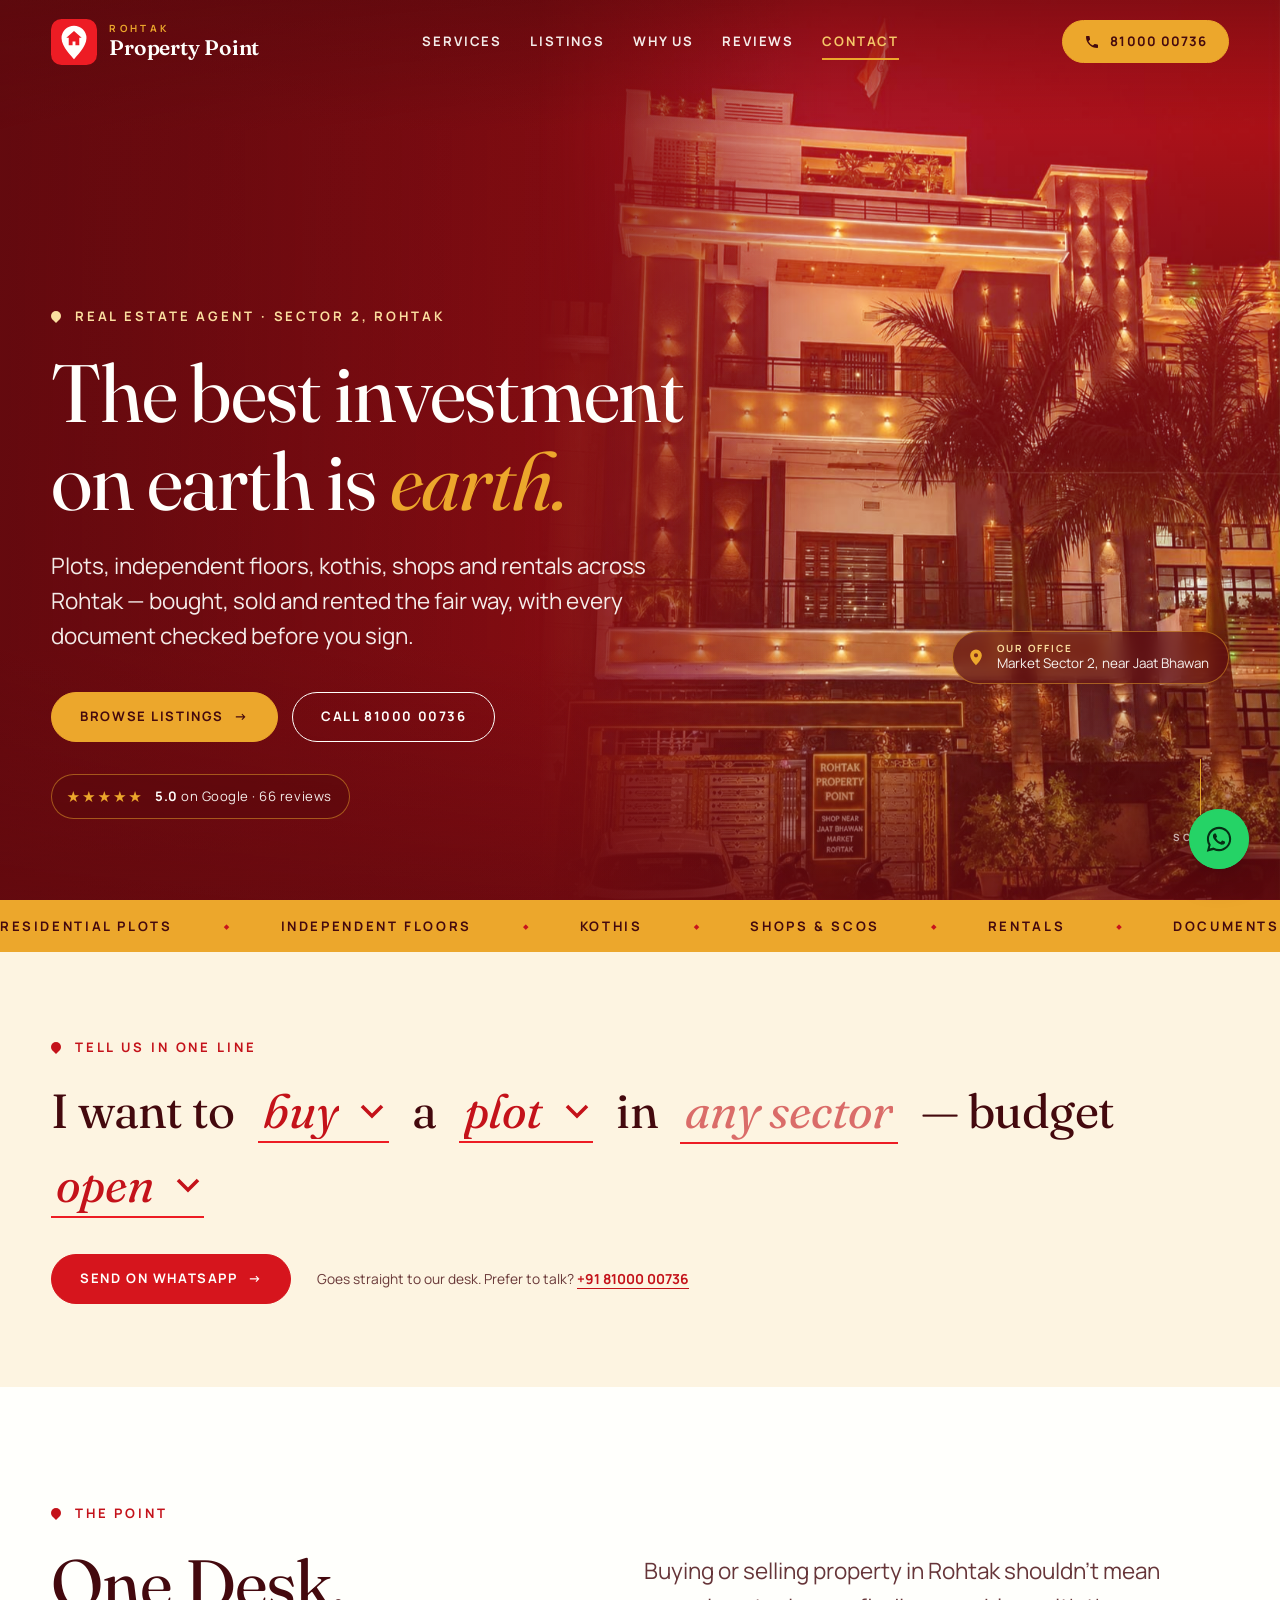
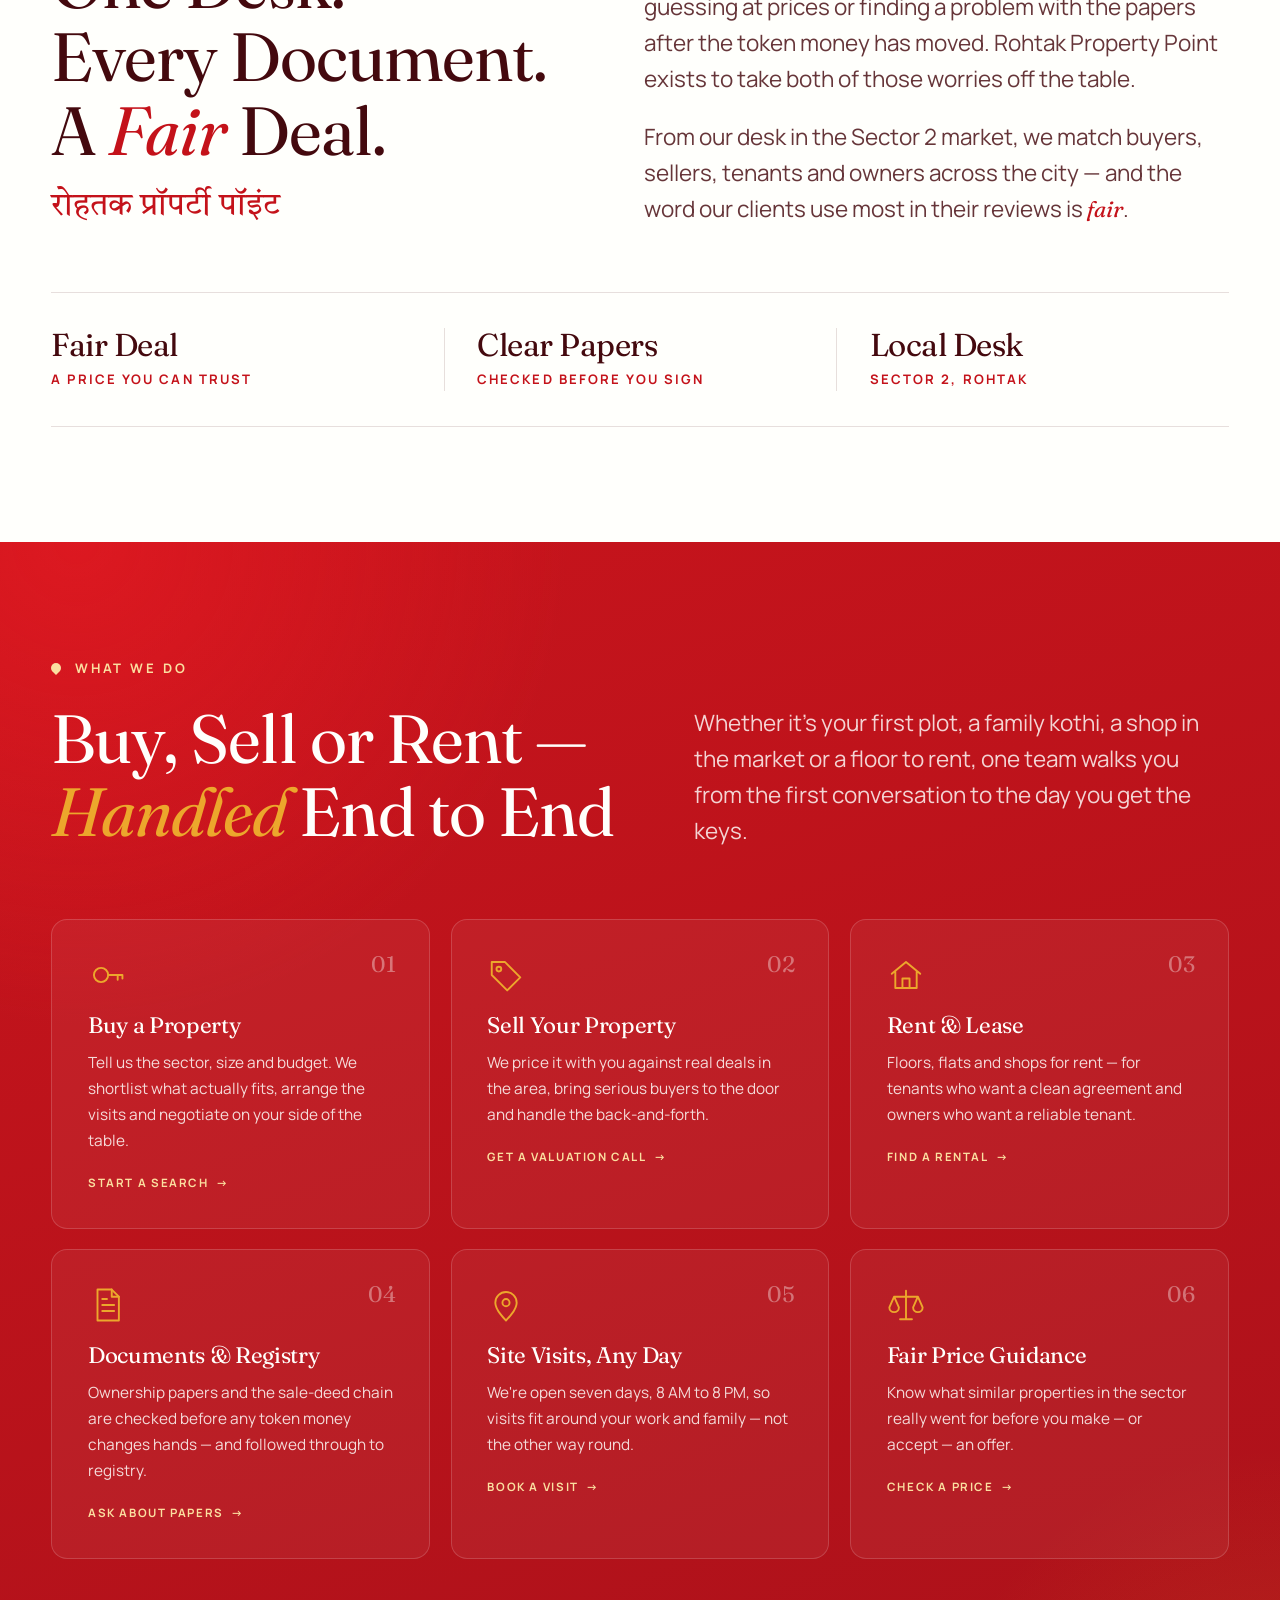
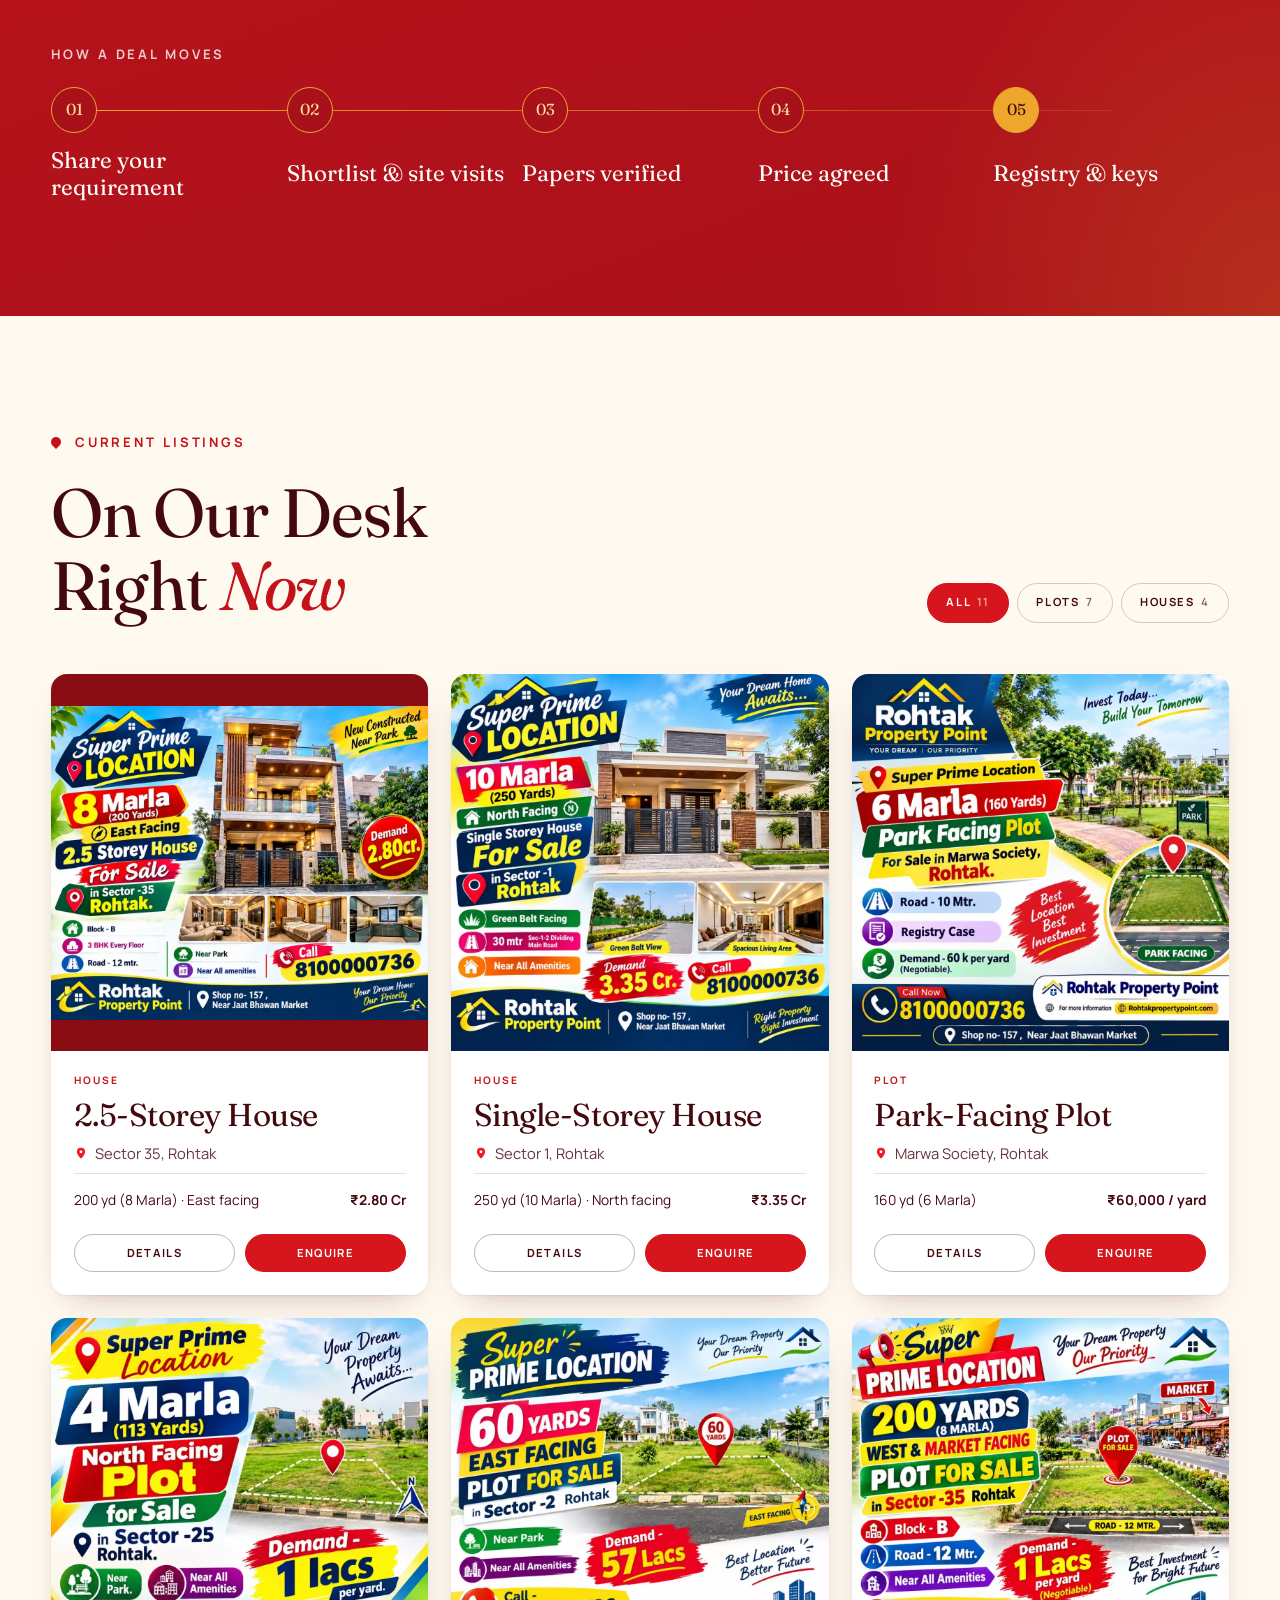
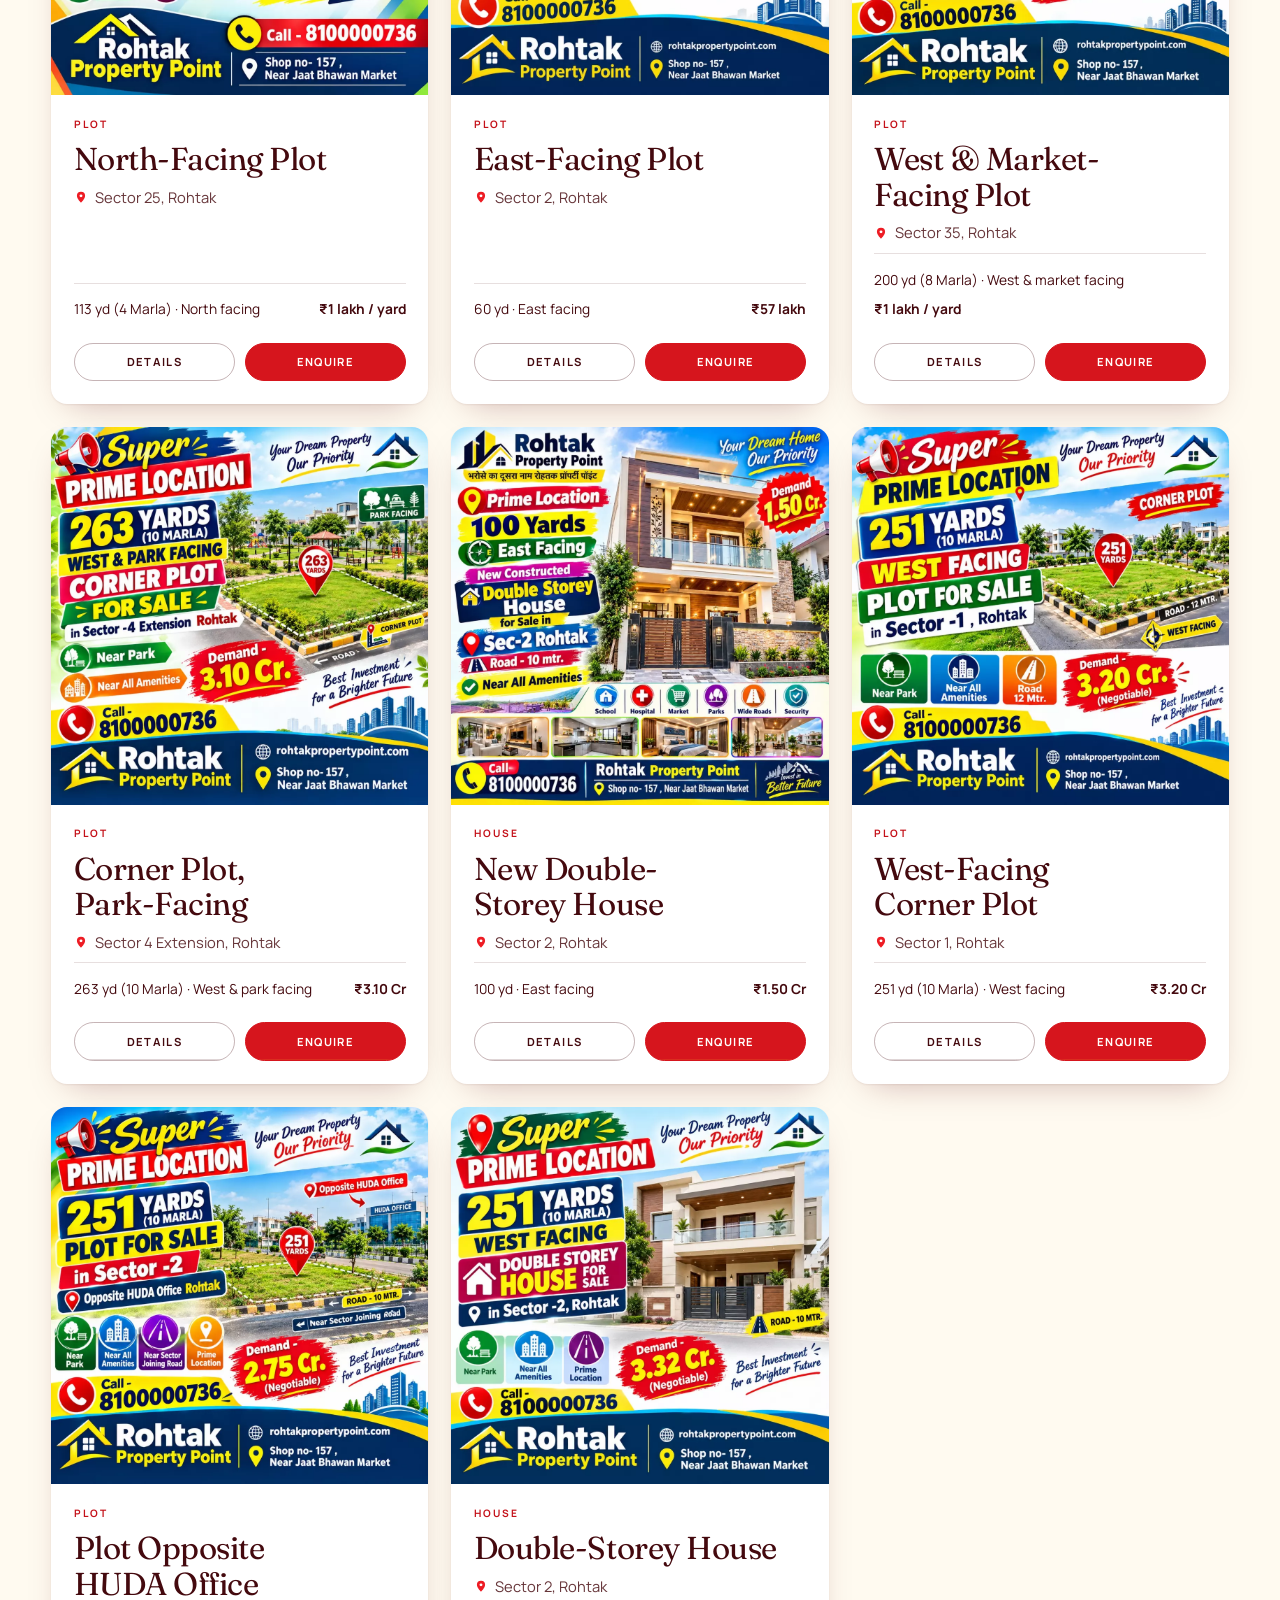
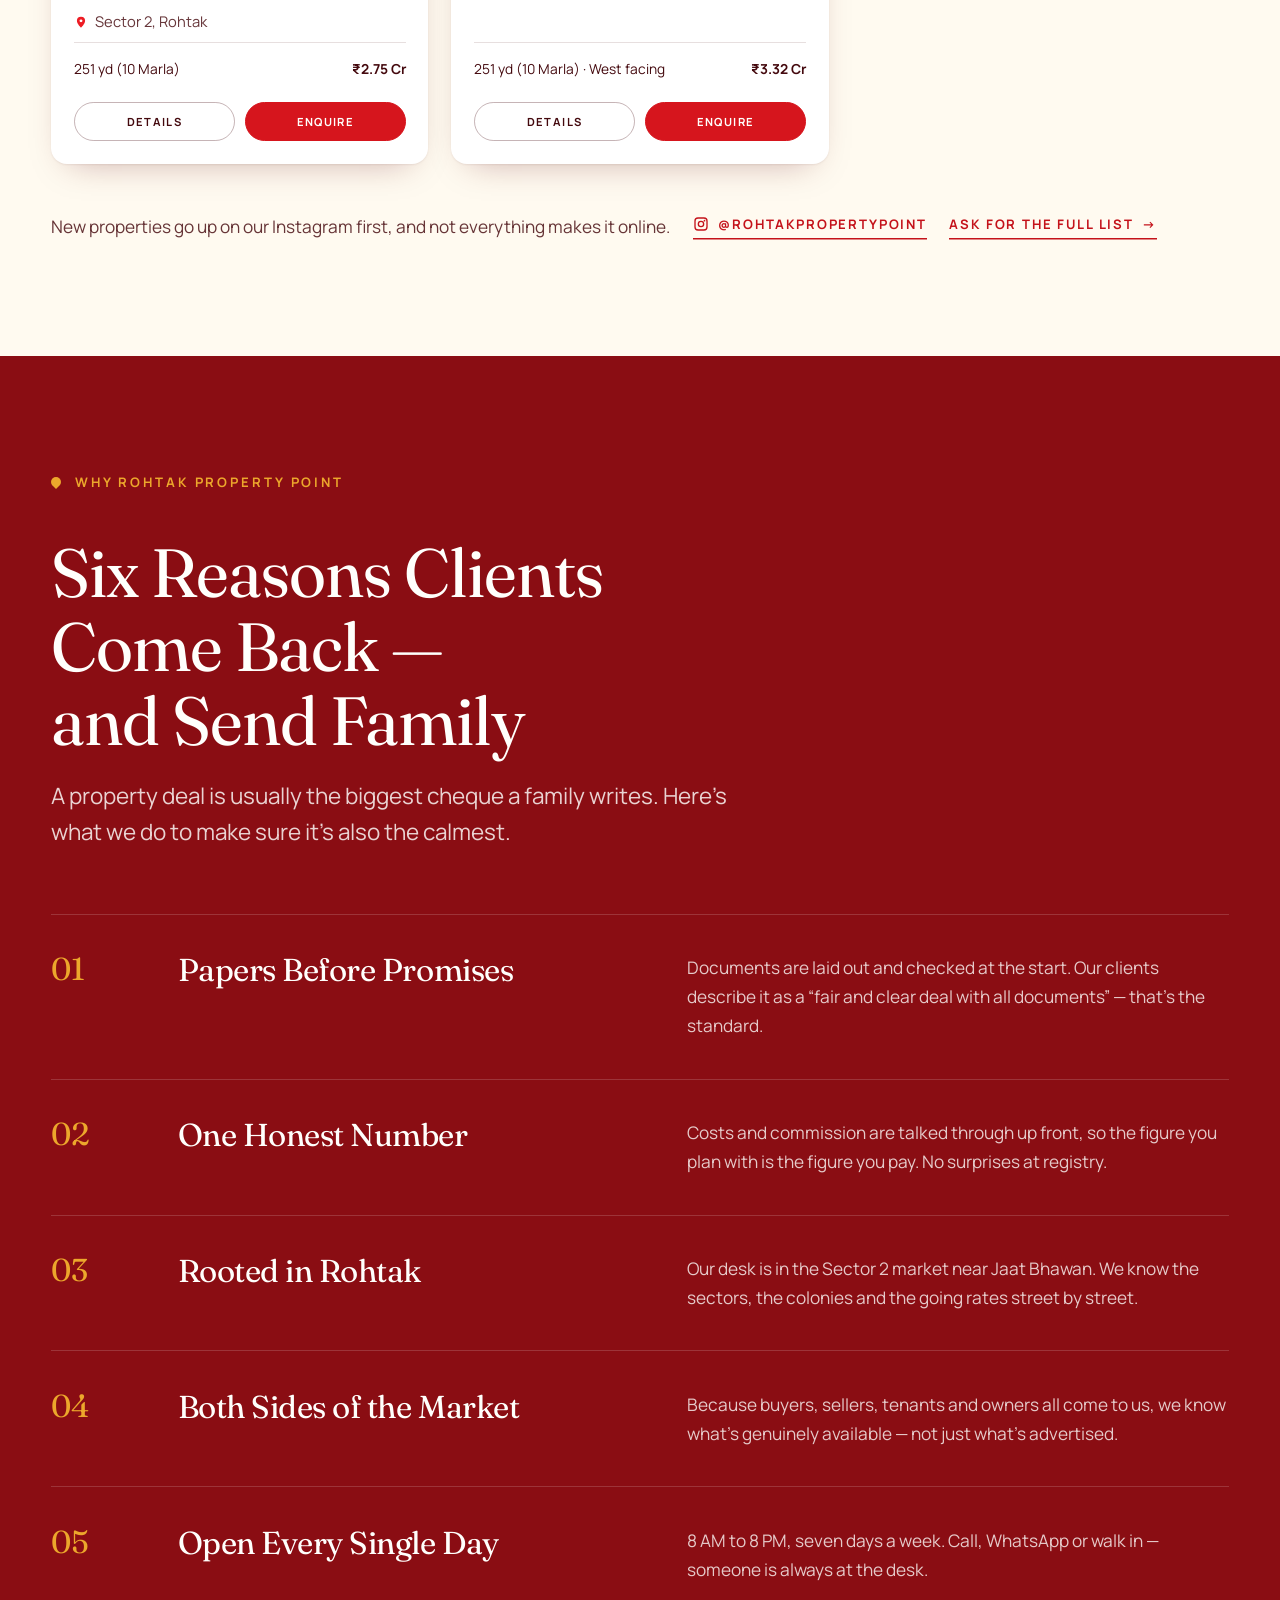
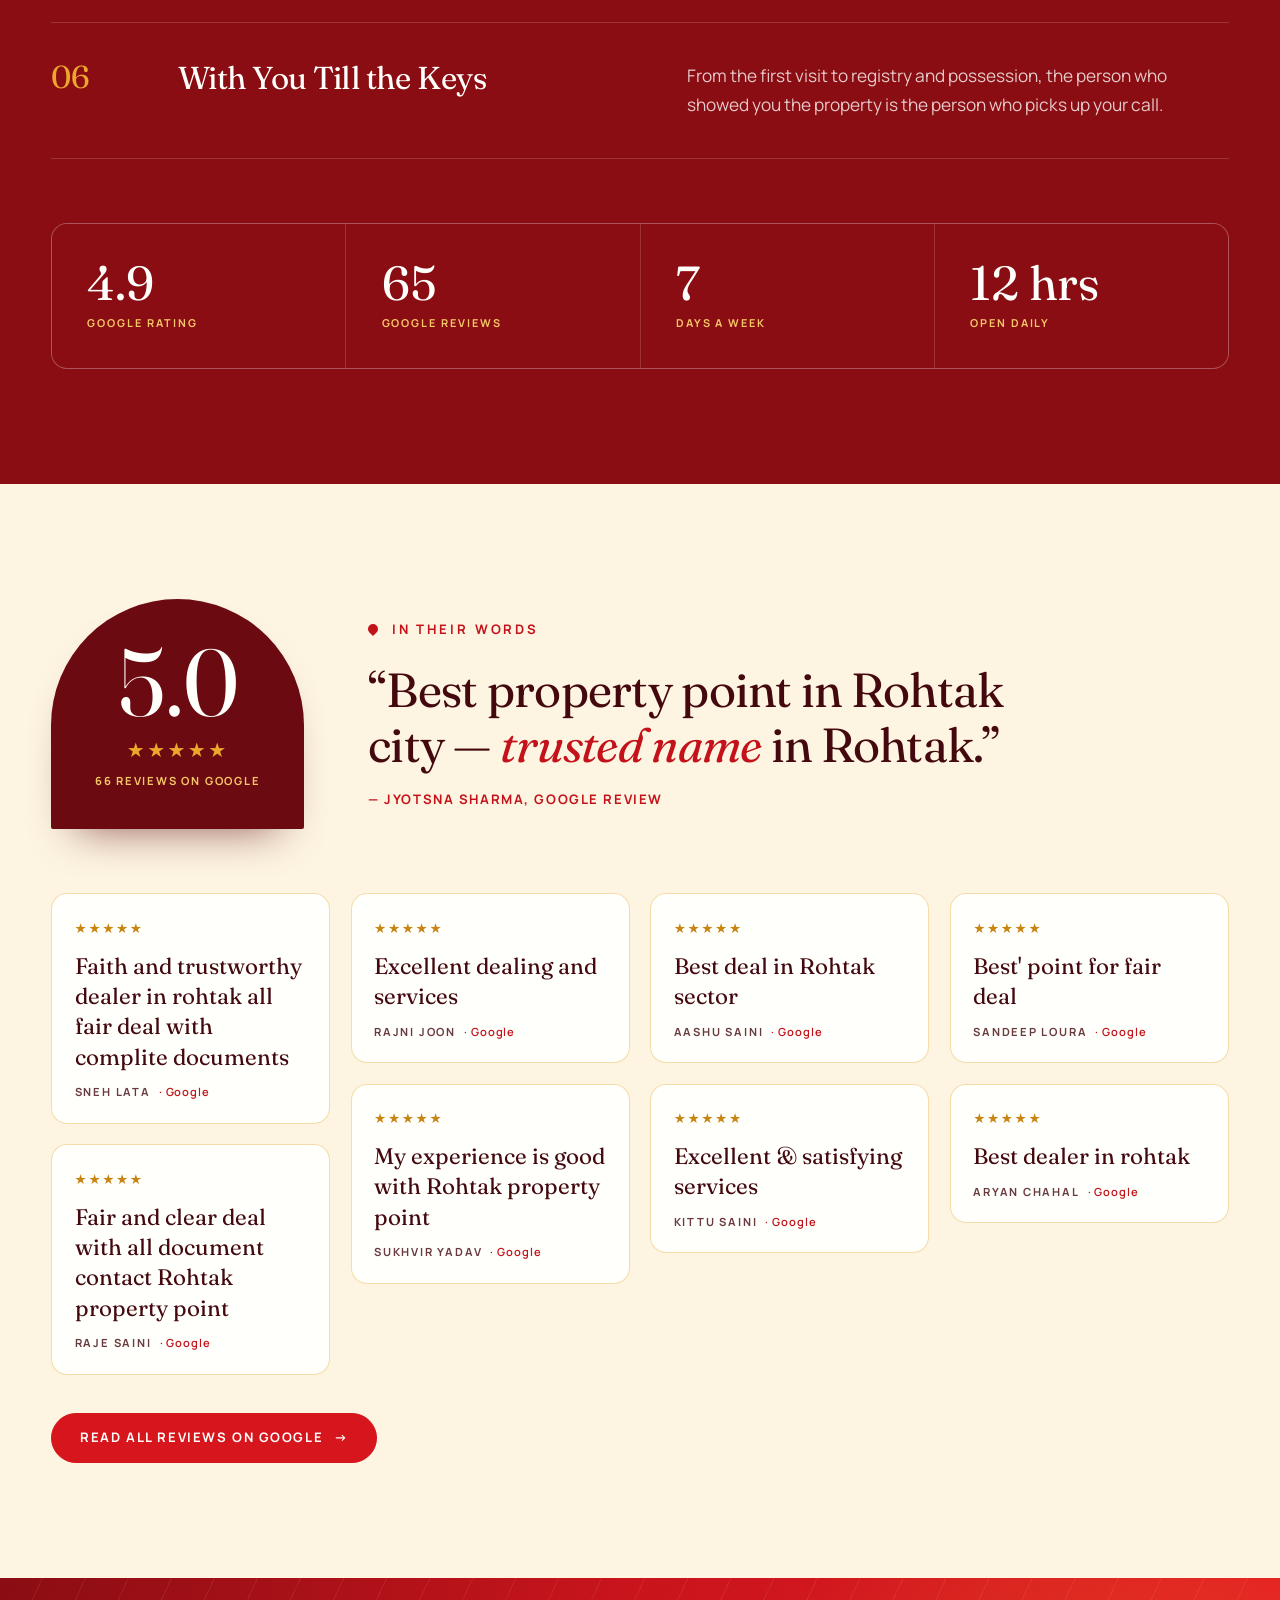
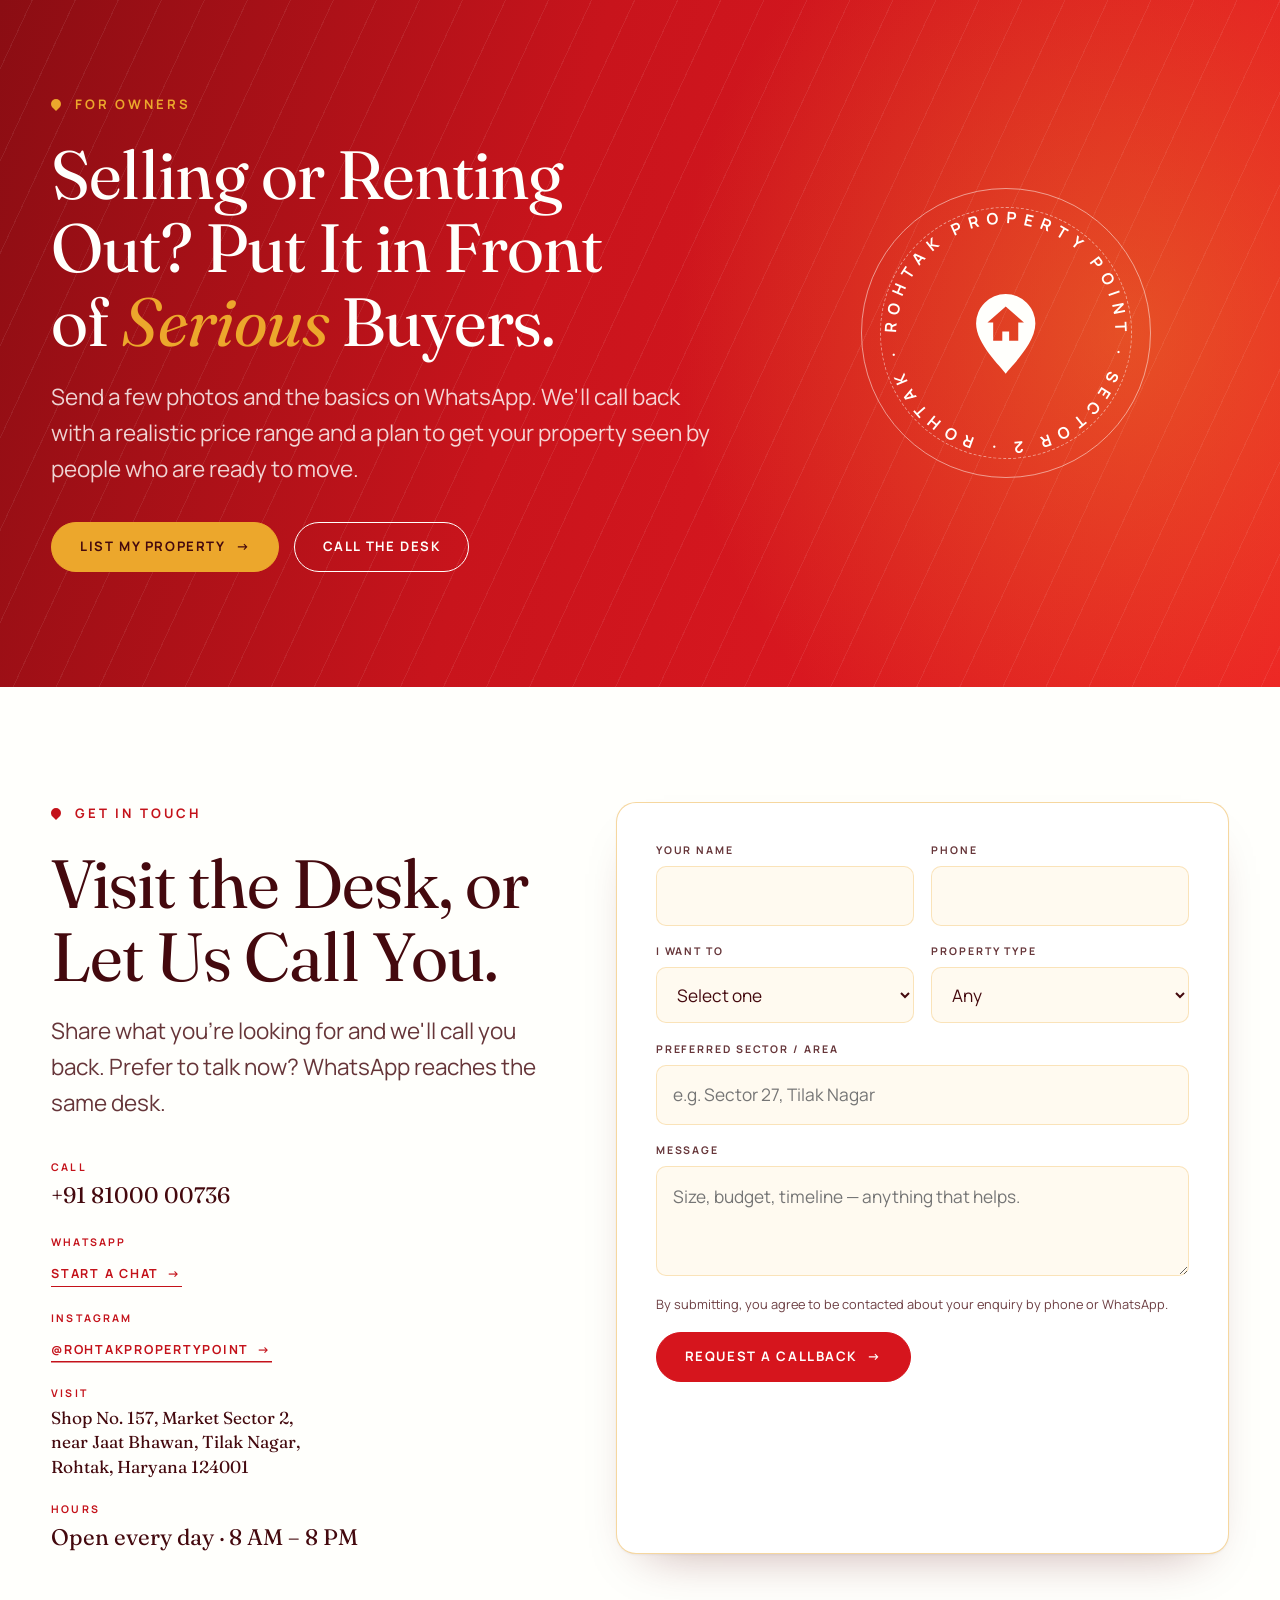
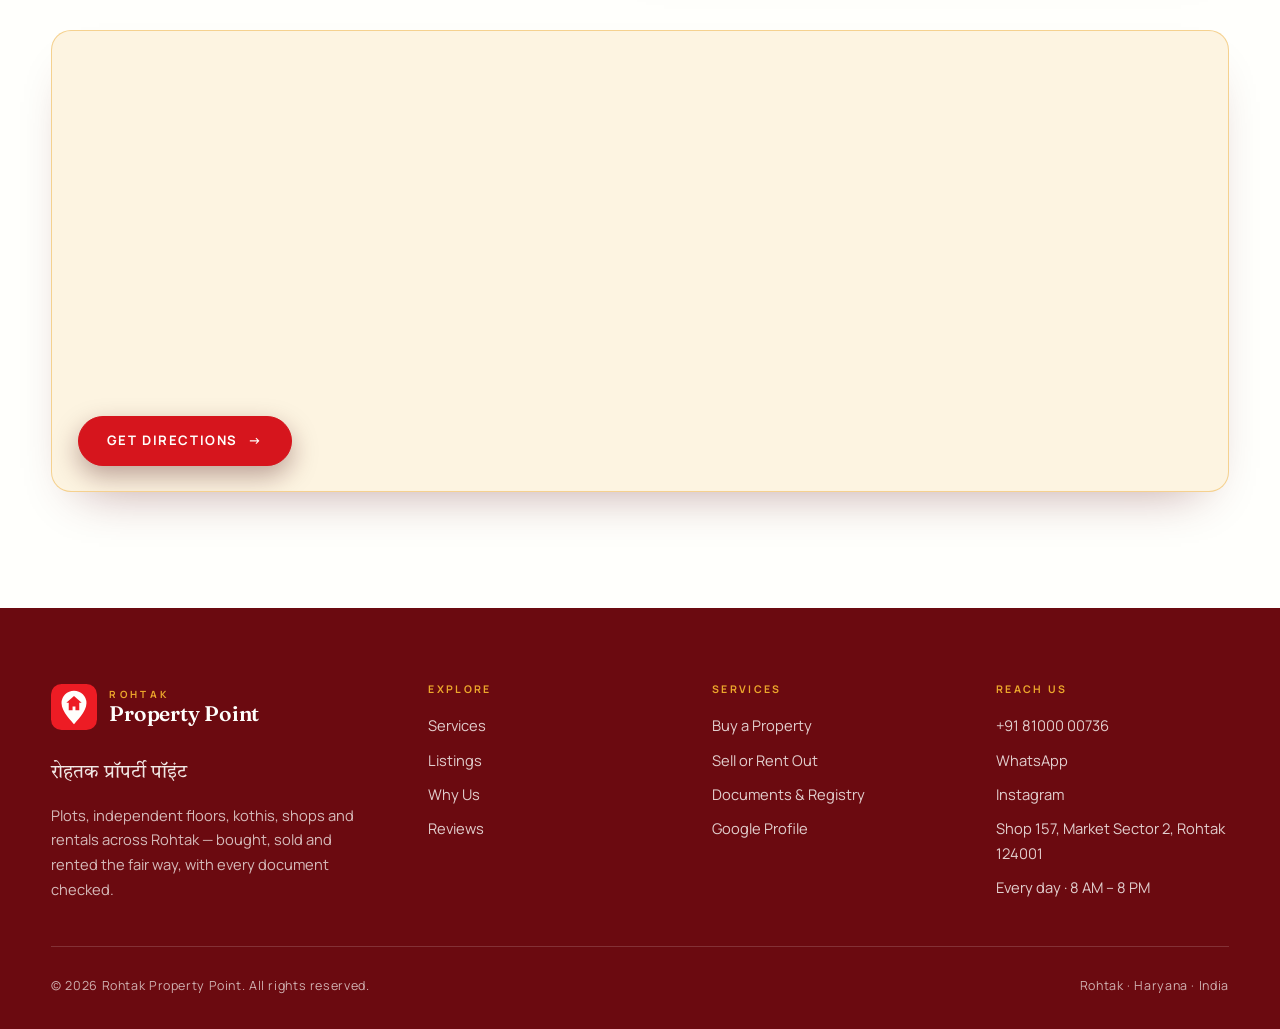
==== commit 56e73cdf: "Real office photo, Instagram posters as listings, lighter palette, Sector 2 - Hero: the office photo" ====
--- a/index.html
+++ b/index.html
@@ -4,16 +4,17 @@
 <meta charset="utf-8">
 <meta name="viewport" content="width=device-width, initial-scale=1">
 <title>Rohtak Property Point — Plots, Floors, Kothis &amp; Shops in Rohtak</title>
-<meta name="description" content="Rohtak Property Point — real estate agent in Sector 3, Rohtak. Buy, sell or rent plots, independent floors, kothis and shops with every document checked. Rated 5.0 on Google. Call 81000 00736.">
+<meta name="description" content="Rohtak Property Point — real estate agent in Sector 2, Rohtak. Buy, sell or rent plots, independent floors, kothis and shops with every document checked. Rated 5.0 on Google. Call 81000 00736.">
 <meta name="theme-color" content="#ED1C24">
 
 <meta property="og:type" content="website">
 <meta property="og:title" content="Rohtak Property Point">
 <meta property="og:description" content="The right property in Rohtak, the fair way. Call 81000 00736.">
-<meta property="og:image" content="assets/img/logo-mark.svg?v=2">
-
-<link rel="icon" href="assets/img/favicon.svg?v=2" type="image/svg+xml">
-<link rel="apple-touch-icon" href="assets/img/logo-mark.svg?v=2">
+<meta property="og:image" content="https://zeus-shourya.github.io/rohtak-property-point/assets/img/hero-building.jpg">
+<meta property="og:url" content="https://zeus-shourya.github.io/rohtak-property-point/">
+
+<link rel="icon" href="assets/img/favicon.svg?v=3" type="image/svg+xml">
+<link rel="apple-touch-icon" href="assets/img/logo-mark.svg?v=3">
 
 <!-- Marks that scripting is live. The scroll-reveal CSS is gated on this, so
      if JS never runs the page renders normally instead of staying blank. -->
@@ -35,7 +36,7 @@
   "telephone": "+91-8100000736",
   "address": {
     "@type": "PostalAddress",
-    "streetAddress": "Shop No. 157, Market Sector 2 & 3, near Jaat Bhawan, Tilak Nagar, Sector 3",
+    "streetAddress": "Shop No. 157, Market Sector 2, near Jaat Bhawan, Tilak Nagar",
     "addressLocality": "Rohtak",
     "addressRegion": "Haryana",
     "postalCode": "124001",
@@ -47,7 +48,11 @@
     "opens": "08:00",
     "closes": "20:00"
   }],
-  "areaServed": "Rohtak, Haryana"
+  "areaServed": "Rohtak, Haryana",
+  "sameAs": [
+    "https://www.instagram.com/rohtakpropertypoint/",
+    "https://share.google/cFkKcSjOGlK5zalMN"
+  ]
 }
 </script>
 </head>
@@ -101,6 +106,7 @@
   <div class="drawer__foot">
     <a class="btn btn--amber js-phone-href" href="tel:+918100000736">Call 81000 00736</a>
     <a class="link-u" data-wa href="#">Chat on WhatsApp</a>
+    <a class="link-u" data-ig href="https://www.instagram.com/rohtakpropertypoint/" target="_blank" rel="noopener">Follow on Instagram</a>
     <p class="drawer__hi" lang="hi">रोहतक प्रॉपर्टी पॉइंट</p>
   </div>
 </div>
@@ -109,143 +115,24 @@
 
 <!-- ═══════════════════════════════ HERO ═════════════════════════════════ -->
 <section class="hero" id="home">
-  <div class="hero__bg" aria-hidden="true">
-    <!-- xMax: on narrow screens the crop keeps the house and the pin, not the empty left -->
-    <svg viewBox="0 0 1600 900" preserveAspectRatio="xMaxYMax slice">
-      <defs>
-        <linearGradient id="h-sky" x1="0" y1="0" x2="0" y2="1">
-          <stop offset="0" stop-color="#4A070B"/>
-          <stop offset=".45" stop-color="#A5121A"/>
-          <stop offset=".85" stop-color="#ED1C24"/>
-          <stop offset="1" stop-color="#ED1C24"/>
-        </linearGradient>
-        <radialGradient id="h-glow" cx=".5" cy=".5" r=".5">
-          <stop offset="0" stop-color="#ECA72C" stop-opacity=".8"/>
-          <stop offset=".5" stop-color="#ECA72C" stop-opacity=".28"/>
-          <stop offset="1" stop-color="#ECA72C" stop-opacity="0"/>
-        </radialGradient>
-        <radialGradient id="h-halo" cx=".5" cy=".5" r=".5">
-          <stop offset="0" stop-color="#FFFFFC" stop-opacity=".5"/>
-          <stop offset="1" stop-color="#FFFFFC" stop-opacity="0"/>
-        </radialGradient>
-        <linearGradient id="h-win" x1="0" y1="0" x2="0" y2="1">
-          <stop offset="0" stop-color="#FFF6DD"/>
-          <stop offset="1" stop-color="#ECA72C" stop-opacity=".95"/>
-        </linearGradient>
-        <radialGradient id="h-spill" cx=".5" cy="0" r=".9">
-          <stop offset="0" stop-color="#FFE7A8" stop-opacity=".6"/>
-          <stop offset="1" stop-color="#FFE7A8" stop-opacity="0"/>
-        </radialGradient>
-        <linearGradient id="h-fade" x1="0" y1="0" x2="0" y2="1">
-          <stop offset="0" stop-color="#fff" stop-opacity=".9"/>
-          <stop offset=".75" stop-color="#fff" stop-opacity="0"/>
-        </linearGradient>
-        <mask id="h-mapmask"><rect width="1600" height="900" fill="url(#h-fade)"/></mask>
-      </defs>
-
-      <rect width="1600" height="900" fill="url(#h-sky)"/>
-
-      <!-- sector map: the city as a broker sees it -->
-      <g data-par="0.04" mask="url(#h-mapmask)">
-        <g stroke="#FFFFFC" stroke-opacity=".14" stroke-width="1.5" fill="none">
-          <path d="M0 90h1600M0 210h1600M0 330h1600M0 450h1600"/>
-          <path d="M120 0v560M300 0v560M480 0v560M660 0v560M840 0v560M1020 0v560M1200 0v560M1380 0v560M1540 0v560"/>
-        </g>
-        <path d="M0 520L1600 40" stroke="#FFFFFC" stroke-opacity=".14" stroke-width="14"/>
-        <g fill="#FFE2A0" opacity=".85">
-          <circle class="blip" cx="300" cy="210" r="4"/>
-          <circle class="blip" cx="660" cy="90" r="4" style="animation-delay:.8s"/>
-          <circle class="blip" cx="840" cy="330" r="4" style="animation-delay:1.6s"/>
-          <circle class="blip" cx="1020" cy="210" r="4" style="animation-delay:2.4s"/>
-          <circle class="blip" cx="480" cy="450" r="4" style="animation-delay:1.2s"/>
-        </g>
-      </g>
-
-      <!-- sunset glow behind the house, and the sun -->
-      <ellipse cx="1230" cy="650" rx="660" ry="430" fill="url(#h-glow)"/>
-      <circle cx="1470" cy="170" r="120" fill="#ECA72C" opacity=".22"/>
-      <circle cx="1470" cy="170" r="58" fill="#FFF3D4"/>
-
-      <!-- far rooftops, with the water tanks every Rohtak roof has -->
-      <g data-par="0.08" fill="#7A0B11">
-        <rect x="0" y="640" width="150" height="200"/><rect x="24" y="614" width="40" height="26" rx="6"/>
-        <rect x="160" y="600" width="130" height="240"/><rect x="230" y="576" width="38" height="24" rx="6"/>
-        <rect x="300" y="660" width="170" height="180"/>
-        <rect x="480" y="620" width="120" height="220"/><rect x="500" y="596" width="36" height="24" rx="6"/>
-        <rect x="610" y="670" width="160" height="170"/>
-        <rect x="780" y="630" width="110" height="210"/><rect x="820" y="606" width="36" height="24" rx="6"/>
-        <rect x="1500" y="610" width="100" height="230"/><rect x="1530" y="586" width="36" height="24" rx="6"/>
-      </g>
-      <g data-par="0.08" fill="#FFE7A8" opacity=".3">
-        <rect x="186" y="630" width="30" height="24"/><rect x="236" y="680" width="30" height="24"/>
-        <rect x="504" y="650" width="28" height="22"/><rect x="800" y="660" width="28" height="22"/>
-      </g>
-
-      <!-- the kothi -->
-      <g data-par="0.14">
-        <rect x="1230" y="450" width="140" height="60" fill="#3A060A"/>
-        <rect x="1218" y="440" width="164" height="12" fill="#ECA72C"/>
-        <rect x="1254" y="466" width="40" height="44" fill="url(#h-win)" opacity=".8"/>
-
-        <rect x="960" y="508" width="540" height="20" fill="#5A090D"/>
-        <rect x="970" y="528" width="520" height="130" fill="#4A070B"/>
-        <rect x="1000" y="552" width="200" height="88" fill="url(#h-win)"/>
-        <path d="M1066 552v88M1133 552v88" stroke="#4A070B" stroke-width="5"/>
-        <rect x="1240" y="552" width="220" height="88" fill="url(#h-win)" opacity=".88"/>
-        <g stroke="#3A060A" stroke-width="8"><path d="M1262 548v96M1292 548v96M1322 548v96M1352 548v96M1382 548v96M1412 548v96M1442 548v96"/></g>
-        <rect x="940" y="652" width="580" height="14" fill="#ECA72C"/>
-
-        <rect x="910" y="666" width="540" height="134" fill="#3A060A"/>
-        <rect x="940" y="688" width="200" height="104" fill="url(#h-win)"/>
-        <path d="M1006 688v104M1073 688v104" stroke="#3A060A" stroke-width="5"/>
-        <rect x="1262" y="696" width="54" height="104" fill="#FFF3D4" opacity=".95"/>
-        <rect x="1180" y="666" width="56" height="134" fill="#5A090D"/>
-        <rect x="1350" y="666" width="100" height="134" fill="#5A090D"/>
-        <g stroke="#4A070B" stroke-width="4"><path d="M1362 670v126M1377 670v126M1392 670v126M1407 670v126M1422 670v126M1437 670v126"/></g>
-        <g fill="url(#h-spill)"><path d="M1010 666h56l28 70h-112Z"/><path d="M1260 666h56l28 70h-112Z"/></g>
-
-        <!-- the point -->
-        <ellipse class="ring" cx="1300" cy="440" rx="46" ry="9" fill="none" stroke="#ECA72C" stroke-width="2.5"/>
-        <g class="hero-pin">
-          <circle cx="1300" cy="352" r="96" fill="url(#h-halo)"/>
-          <path fill="#FFFFFC" fill-rule="evenodd" transform="translate(1223.2 285.6) scale(1.6)" d="M48 84C44 78 22 58 22 40A26 26 0 1 1 74 40C74 58 52 78 48 84Z M48 25L64 39L59 39L59 55L37 55L37 39L32 39Z M45 55V47H51V55Z"/>
-        </g>
-
-        <!-- palms -->
-        <g fill="none" stroke="#2B0508" stroke-linecap="round" stroke-width="14">
-          <path d="M860 820c6-110 2-210 24-290"/><path d="M1550 820c-8-100-4-200-28-270"/>
-        </g>
-        <g fill="#2B0508">
-          <path d="M884 530c-44-26-98-18-124 9 36-9 80-7 124-9Z"/><path d="M884 530c36-44 98-53 133-35-44 0-89 16-133 35Z"/>
-          <path d="M884 530c-18-53-62-80-106-80 44 18 80 44 106 80Z"/><path d="M884 530c9-53 44-89 89-98-36 27-62 62-89 98Z"/>
-          <path d="M884 530c-53 9-89 44-98 89 27-36 62-62 98-89Z"/><path d="M884 530c44 18 80 53 89 98-27-36-53-71-89-98Z"/>
-          <path d="M1522 550c-44-26-98-18-124 9 36-9 80-7 124-9Z"/><path d="M1522 550c36-44 98-53 133-35-44 0-89 16-133 35Z"/>
-          <path d="M1522 550c-18-53-62-80-106-80 44 18 80 44 106 80Z"/><path d="M1522 550c9-53 44-89 89-98-36 27-62 62-89 98Z"/>
-          <path d="M1522 550c-53 9-89 44-98 89 27-36 62-62 98-89Z"/><path d="M1522 550c44 18 80 53 89 98-27-36-53-71-89-98Z"/>
-        </g>
-      </g>
-
-      <!-- boundary wall, gate lamps and the street -->
-      <g data-par="0.2">
-        <rect x="0" y="770" width="1130" height="40" fill="#2B0508"/>
-        <rect x="1290" y="770" width="310" height="40" fill="#2B0508"/>
-        <rect x="1110" y="736" width="24" height="74" fill="#3A060A"/><rect x="1286" y="736" width="24" height="74" fill="#3A060A"/>
-        <circle cx="1122" cy="728" r="8" fill="#FFF3D4"/><circle cx="1298" cy="728" r="8" fill="#FFF3D4"/>
-        <circle cx="1122" cy="728" r="24" fill="#FFE7A8" opacity=".25"/><circle cx="1298" cy="728" r="24" fill="#FFE7A8" opacity=".25"/>
-        <g stroke="#ECA72C" stroke-width="3" opacity=".85"><path d="M1134 780h152M1134 796h152M1158 770v40M1186 770v40M1214 770v40M1242 770v40M1270 770v40"/></g>
-        <rect x="0" y="810" width="1600" height="6" fill="#ECA72C"/>
-        <rect x="0" y="816" width="1600" height="84" fill="#2B0508"/>
-        <path d="M0 860h1600" stroke="#FFFFFC" stroke-opacity=".12" stroke-width="3" stroke-dasharray="44 34"/>
-      </g>
-    </svg>
-  </div>
+  <div class="hero__bg">
+    <div class="hero__photo">
+      <img src="assets/img/hero-building.jpg" width="960" height="1180" fetchpriority="high" decoding="async"
+           alt="The Rohtak Property Point office, lit up at night, with the sign at the gate: Rohtak Property Point, shop near Jaat Bhawan Market, Rohtak">
+    </div>
+  </div>
+
+  <p class="hero__caption" data-reveal style="--d:480ms">
+    <svg viewBox="0 0 24 24" aria-hidden="true"><path d="M12 22s-7-6.6-7-12a7 7 0 0 1 14 0c0 5.4-7 12-7 12Zm0-9.5A2.5 2.5 0 1 0 12 7.5a2.5 2.5 0 0 0 0 5Z"/></svg>
+    <span><b>Our office</b>Market Sector 2, near Jaat Bhawan</span>
+  </p>
 
   <div class="hero__in">
-    <p class="eyebrow" data-reveal>Real Estate Agent · Sector 3, Rohtak</p>
-    <h1 data-reveal style="--d:90ms">The Right Property, the <em>Fair</em> Way.</h1>
+    <p class="eyebrow" data-reveal>Real Estate Agent · Sector 2, Rohtak</p>
+    <h1 data-reveal style="--d:90ms">The best investment on earth is <em>earth.</em></h1>
     <p class="hero__sub" data-reveal style="--d:200ms">
       Plots, independent floors, kothis, shops and rentals across Rohtak — bought, sold
-      and rented with every document checked before you sign.
+      and rented the fair way, with every document checked before you sign.
     </p>
     <div class="hero__actions" data-reveal style="--d:300ms">
       <a class="btn btn--amber" href="#listings">Browse Listings <span class="arw" aria-hidden="true">→</span></a>
@@ -331,7 +218,7 @@
         exists to take both of those worries off the table.
       </p>
       <p class="lede">
-        From our desk in the Sector 2 &amp; 3 market, we match buyers, sellers, tenants and owners
+        From our desk in the Sector 2 market, we match buyers, sellers, tenants and owners
         across the city — and the word our clients use most in their reviews is <em>fair</em>.
       </p>
     </div>
@@ -347,7 +234,7 @@
       </div>
       <div class="pillar" data-reveal style="--d:220ms">
         <h3>Local Desk</h3>
-        <p>Sector 3, Rohtak</p>
+        <p>Sector 2, Rohtak</p>
       </div>
     </div>
   </div>
@@ -436,14 +323,7 @@
         <p class="eyebrow" data-reveal>Current Listings</p>
         <h2 data-reveal style="--d:80ms">On Our Desk<br>Right <span class="script">Now</span></h2>
       </div>
-      <div class="filters" data-reveal style="--d:160ms" role="group" aria-label="Filter listings">
-        <button class="filter is-active" data-filter="all" aria-pressed="true">All</button>
-        <button class="filter" data-filter="plots" aria-pressed="false">Plots</button>
-        <button class="filter" data-filter="floors" aria-pressed="false">Floors</button>
-        <button class="filter" data-filter="kothis" aria-pressed="false">Kothis</button>
-        <button class="filter" data-filter="commercial" aria-pressed="false">Commercial</button>
-        <button class="filter" data-filter="rent" aria-pressed="false">Rent</button>
-      </div>
+      <div class="filters" id="filters" data-reveal style="--d:160ms" role="group" aria-label="Filter listings"></div>
     </div>
 
     <div class="lgrid" id="listingGrid">
@@ -452,7 +332,8 @@
     <p class="lgrid__empty" id="listingEmpty" hidden>Nothing in this category on the website right now — new properties come in every week. <a data-wa href="#">Ask us on WhatsApp</a>.</p>
 
     <p class="listings__more" data-reveal>
-      Inventory moves fast and not everything makes it online.
+      New properties go up on our Instagram first, and not everything makes it online.
+      <a class="link-u" data-ig href="https://www.instagram.com/rohtakpropertypoint/" target="_blank" rel="noopener"><svg class="ico-ig" viewBox="0 0 24 24" aria-hidden="true"><path fill-rule="evenodd" d="M7.5 2h9A5.5 5.5 0 0 1 22 7.5v9a5.5 5.5 0 0 1-5.5 5.5h-9A5.5 5.5 0 0 1 2 16.5v-9A5.5 5.5 0 0 1 7.5 2Zm0 2A3.5 3.5 0 0 0 4 7.5v9A3.5 3.5 0 0 0 7.5 20h9a3.5 3.5 0 0 0 3.5-3.5v-9A3.5 3.5 0 0 0 16.5 4h-9ZM12 7a5 5 0 1 1 0 10 5 5 0 0 1 0-10Zm0 2a3 3 0 1 0 0 6 3 3 0 0 0 0-6Zm5.25-3.25a1.25 1.25 0 1 1 0 2.5 1.25 1.25 0 0 1 0-2.5Z"/></svg>@rohtakpropertypoint</a>
       <a class="link-u" data-wa-text="Hello Rohtak Property Point — please share your latest listings." href="#">Ask for the full list <span aria-hidden="true">→</span></a>
     </p>
   </div>
@@ -485,7 +366,7 @@
       <article class="whyrow" data-reveal>
         <span class="whyrow__n">03</span>
         <h3>Rooted in Rohtak</h3>
-        <p>Our desk is in the Sector 2 &amp; 3 market near Jaat Bhawan. We know the sectors, the colonies and the going rates street by street.</p>
+        <p>Our desk is in the Sector 2 market near Jaat Bhawan. We know the sectors, the colonies and the going rates street by street.</p>
       </article>
       <article class="whyrow" data-reveal>
         <span class="whyrow__n">04</span>
@@ -610,7 +491,7 @@
     <div class="seal" aria-hidden="true" data-reveal style="--d:200ms">
       <svg viewBox="0 0 200 200">
         <defs><path id="seal-arc" d="M100 100m-76 0a76 76 0 1 1 152 0a76 76 0 1 1-152 0"/></defs>
-        <text class="seal__text"><textPath href="#seal-arc" textLength="474" lengthAdjust="spacing">ROHTAK PROPERTY POINT · SECTOR 3 · ROHTAK ·&#160;</textPath></text>
+        <text class="seal__text"><textPath href="#seal-arc" textLength="474" lengthAdjust="spacing">ROHTAK PROPERTY POINT · SECTOR 2 · ROHTAK ·&#160;</textPath></text>
       </svg>
       <svg class="seal__mark" viewBox="0 0 96 96">
         <path fill-rule="evenodd" d="M48 84C44 78 22 58 22 40A26 26 0 1 1 74 40C74 58 52 78 48 84Z M48 25L64 39L59 39L59 55L37 55L37 39L32 39Z M45 55V47H51V55Z"/>
@@ -641,8 +522,12 @@
           <dd><a class="link-u" data-wa href="#">Start a chat <span aria-hidden="true">→</span></a></dd>
         </div>
         <div>
+          <dt>Instagram</dt>
+          <dd><a class="link-u" data-ig href="https://www.instagram.com/rohtakpropertypoint/" target="_blank" rel="noopener">@rohtakpropertypoint <span aria-hidden="true">→</span></a></dd>
+        </div>
+        <div>
           <dt>Visit</dt>
-          <dd class="contact__addr">Shop No. 157, Market Sector 2 &amp; 3,<br>near Jaat Bhawan, Tilak Nagar,<br>Sector 3, Rohtak, Haryana 124001</dd>
+          <dd class="contact__addr">Shop No. 157, Market Sector 2,<br>near Jaat Bhawan, Tilak Nagar,<br>Rohtak, Haryana 124001</dd>
         </div>
         <div>
           <dt>Hours</dt>
@@ -713,9 +598,9 @@
 
   <div class="shell-wide map" data-reveal>
     <iframe title="Rohtak Property Point on Google Maps"
-            src="https://maps.google.com/maps?q=Rohtak%20Property%20Point%2C%20Tilak%20Nagar%2C%20Sector%203%2C%20Rohtak&amp;z=16&amp;output=embed"
+            src="https://maps.google.com/maps?q=Rohtak%20Property%20Point%2C%20Rohtak%2C%20Haryana&amp;z=16&amp;output=embed"
             loading="lazy" referrerpolicy="no-referrer-when-downgrade" allowfullscreen></iframe>
-    <a class="btn map__btn" id="directionsLink" href="https://www.google.com/maps/dir/?api=1&amp;destination=Rohtak+Property+Point,+Sector+3,+Rohtak,+Haryana+124001" target="_blank" rel="noopener">Get Directions <span class="arw" aria-hidden="true">→</span></a>
+    <a class="btn map__btn" id="directionsLink" href="https://www.google.com/maps/dir/?api=1&amp;destination=Rohtak+Property+Point,+Rohtak,+Haryana+124001" target="_blank" rel="noopener">Get Directions <span class="arw" aria-hidden="true">→</span></a>
   </div>
 </section>
 
@@ -768,7 +653,8 @@
         <ul>
           <li><a class="js-phone-href js-phone-text" href="tel:+918100000736">+91 81000 00736</a></li>
           <li><a data-wa href="#">WhatsApp</a></li>
-          <li>Shop 157, Market Sector 2 &amp; 3, Sector 3, Rohtak 124001</li>
+          <li><a data-ig href="https://www.instagram.com/rohtakpropertypoint/" target="_blank" rel="noopener">Instagram</a></li>
+          <li>Shop 157, Market Sector 2, Rohtak 124001</li>
           <li>Every day · 8 AM – 8 PM</li>
         </ul>
       </div>
@@ -799,6 +685,7 @@
         <a class="btn" id="modalWa" href="#" target="_blank" rel="noopener">Ask on WhatsApp <span class="arw" aria-hidden="true">→</span></a>
         <a class="btn btn--line js-phone-href" href="tel:+918100000736">Call</a>
       </div>
+      <a class="link-u modal__ig" id="modalIg" href="#" target="_blank" rel="noopener" hidden>View original post on Instagram <span aria-hidden="true">→</span></a>
     </div>
   </div>
 </div>
--- a/assets/css/site.css
+++ b/assets/css/site.css
@@ -4,9 +4,10 @@
      Red       #ED1C24   brand colour — logo, pin, buttons, accents
      Amber     #ECA72C   highlights, lit windows, buttons on dark
      Off-white #FFFFFC   page background, text on dark
-   The sheet has no dark colour, so text and the night-time sections use deep
-   shades of the same red (--red-900 / --red-950). Nothing outside the red,
-   amber and off-white families appears on the page.
+   The sheet has no dark colour, so text and the deepest sections use shades of
+   the same red (--ink, --deep, --red-900). Nothing outside the red, amber and
+   off-white families appears on the page. The whole ramp sits about five steps
+   lighter than the first version: surfaces are true reds, not near-black maroon.
    Type: Fraunces (display) · Manrope (UI) · Tiro Devanagari Hindi (Hindi name)
    ========================================================================== */
 
@@ -20,18 +21,20 @@
   /* red range — 500 is the brand; the rest are shades of it */
   --red-500:     #ED1C24;
   --red-600:     #D6151D;
-  --red-700:     #B3111A;
-  --red-800:     #8A0D13;
-  --red-900:     #5A090D;
-  --red-950:     #2B0508;
+  --red-700:     #C8141C;
+  --red-800:     #A8111A;
+  --red-900:     #8A0D13;
+  --deep:        #6B0A10;   /* deepest surface: footer, drawer, hero base */
+  --ink:         #44090E;   /* text on light — 15:1 on off-white */
 
   /* amber range */
   --amber-500:   #ECA72C;
   --amber-400:   #F5C768;
   --amber-300:   #FBDFA0;
+  --amber-soft:  #FBDFA0;   /* small amber text on the brighter reds (5:1+) */
   --amber-600:   #C98511;   /* stars on white cards — 3.0:1 */
-  --amber-100:   #FBEDD2;   /* tint of amber on off-white */
-  --amber-50:    #FEF7E6;
+  --amber-100:   #FDF4E1;   /* tint of amber on off-white */
+  --amber-50:    #FFFAF0;
   --white:       #FFFFFF;
 
   /* Red for SMALL TYPE ON LIGHT. Brand red on off-white is 4.3:1 — fine for
@@ -42,8 +45,8 @@
 
   /* semantic */
   --bg:          var(--paper);
-  --fg:          var(--red-950);
-  --rule:        rgba(43, 5, 8, .13);
+  --fg:          var(--ink);
+  --rule:        rgba(68, 9, 14, .13);
   --rule-light:  rgba(255, 255, 252, .16);
   --rule-amber:  rgba(236, 167, 44, .5);
 
@@ -104,7 +107,7 @@
   text-wrap: balance;
 }
 
-::selection { background: var(--amber); color: var(--red-950); }
+::selection { background: var(--amber); color: var(--ink); }
 
 /* red outline on light surfaces, amber on the dark ones */
 :focus-visible {
@@ -147,10 +150,11 @@
   transform: rotate(-45deg);
   background: currentColor;
 }
-.hero .eyebrow,
-.services .eyebrow,
 .why .eyebrow,
 .sell .eyebrow { color: var(--amber); }
+/* the hero and services reds are brighter now: use the softer amber for small text */
+.hero .eyebrow,
+.services .eyebrow { color: var(--amber-soft); }
 
 .lede {
   font-size: var(--step-1);
@@ -175,7 +179,7 @@
   --btn-fg: var(--paper);
   --btn-bg: var(--red-600);
   --btn-fill: var(--amber);
-  --btn-fill-fg: var(--red-950);
+  --btn-fill-fg: var(--ink);
   display: inline-flex;
   align-items: center;
   justify-content: center;
@@ -214,9 +218,9 @@
 .btn .ico { width: 16px; height: 16px; fill: currentColor; flex: none; }
 
 /* amber button for the dark sections */
-.btn--amber { --btn-bg: var(--amber); --btn-fg: var(--red-950); --btn-fill: var(--paper); }
+.btn--amber { --btn-bg: var(--amber); --btn-fg: var(--ink); --btn-fill: var(--paper); }
 .btn--ghost { --btn-bg: transparent; --btn-fg: currentColor; border-color: currentColor; }
-.btn--line  { --btn-bg: transparent; --btn-fg: var(--red-950); border-color: rgba(43,5,8,.3); --btn-fill: var(--red-950); --btn-fill-fg: var(--paper); }
+.btn--line  { --btn-bg: transparent; --btn-fg: var(--ink); border-color: rgba(68,9,14,.3); --btn-fill: var(--ink); --btn-fill-fg: var(--paper); }
 .btn--sm    { padding: .72rem 1.2rem; font-size: .7rem; }
 
 /* text link with sliding underline */
@@ -259,7 +263,7 @@
   font-weight: 600;
   font-size: 1.32rem;
   letter-spacing: -.01em;
-  color: var(--word, var(--red-950));
+  color: var(--word, var(--ink));
   white-space: nowrap;
   transition: color .4s var(--ease);
 }
@@ -297,7 +301,7 @@
 @media (max-width: 900px) {
   .header.is-stuck { background: var(--paper); backdrop-filter: none; -webkit-backdrop-filter: none; }
 }
-.header.is-stuck .nav__link { color: var(--red-950); }
+.header.is-stuck .nav__link { color: var(--ink); }
 
 .nav { display: flex; align-items: center; gap: clamp(1rem, 2.2vw, 2.3rem); }
 .nav__link {
@@ -324,7 +328,7 @@
 .header.is-stuck .nav__link:hover, .header.is-stuck .nav__link.is-active { color: var(--red-ink); }
 .header.is-stuck .nav__link::after { background: var(--red); }
 
-.header__cta { --btn-bg: var(--amber); --btn-fg: var(--red-950); --btn-fill: var(--paper); padding: .8rem 1.3rem; letter-spacing: .08em; }
+.header__cta { --btn-bg: var(--amber); --btn-fg: var(--ink); --btn-fill: var(--paper); padding: .8rem 1.3rem; letter-spacing: .08em; }
 .header.is-stuck .header__cta { --btn-bg: var(--red-600); --btn-fg: var(--paper); --btn-fill: var(--amber); }
 
 /* burger */
@@ -336,12 +340,12 @@
   border: 1.5px solid currentColor;
   border-radius: 50%;
   cursor: pointer;
-  color: var(--red-950);
+  color: var(--ink);
   transition: color .4s var(--ease);
 }
-/* backed by a dark disc: over the hero the sun can sit right behind this button */
-.header--over .burger { color: var(--paper); background: rgba(43,5,8,.5); }
-.header.is-stuck .burger { color: var(--red-950); }
+/* backed by a dark disc: the photo can sit right behind this button */
+.header--over .burger { color: var(--paper); background: rgba(68,9,14,.5); }
+.header.is-stuck .burger { color: var(--ink); }
 .burger span {
   display: block; position: relative;
   width: 18px; height: 1.5px; background: currentColor;
@@ -366,7 +370,7 @@
   position: fixed;
   inset: 0;
   z-index: 89;
-  background: var(--red-950);
+  background: var(--deep);
   display: grid;
   align-content: center;
   align-content: safe center;
@@ -412,21 +416,72 @@
   min-height: 100svh;
   display: grid;
   align-items: end;
-  background: var(--red-950);
+  background: linear-gradient(100deg, var(--deep) 0%, var(--red-900) 42%, var(--red-800) 100%);
   color: var(--paper);
   overflow: hidden;
   isolation: isolate;
 }
 .hero__bg { position: absolute; inset: 0; z-index: -2; }
-.hero__bg svg { width: 100%; height: 100%; }
-/* deepens the left (where the copy sits) and the top (under the nav) so
-   off-white text always has at least 5:1 against the red sky */
+
+/* The office photo fills the right of the hero and fades into the red on its
+   left edge. A red screen-blend lifts the black night sky to brand red while
+   the lights stay bright, so the photo reads as part of the palette. */
+.hero__photo {
+  position: absolute;
+  top: 0; right: 0; bottom: 0;
+  width: min(58%, 900px);
+  overflow: hidden;
+  isolation: isolate;
+  -webkit-mask-image: linear-gradient(90deg, transparent 0, #000 40%);
+          mask-image: linear-gradient(90deg, transparent 0, #000 40%);
+}
+.hero__photo img {
+  width: 100%; height: 100%;
+  object-fit: cover;
+  object-position: 50% 75%;   /* keeps the gate sign in frame */
+  transform-origin: 60% 40%;
+  animation: herosettle 2.6s var(--ease-out) both;
+}
+.hero__photo::after {
+  content: "";
+  position: absolute; inset: 0;
+  background: linear-gradient(180deg, rgba(214,21,29,.92) 0%, rgba(214,21,29,.55) 42%, rgba(214,21,29,.18) 100%);
+  mix-blend-mode: screen;
+  pointer-events: none;
+}
+@keyframes herosettle { from { transform: scale(1.07); } to { transform: scale(1); } }
+
+/* a touch of shade on the left (copy) and at the top (nav) so off-white text
+   keeps at least 5:1 against the red */
 .hero::after {
   content: "";
   position: absolute; inset: 0; z-index: -1;
   background:
-    linear-gradient(90deg, rgba(43,5,8,.78) 0%, rgba(43,5,8,.5) 34%, rgba(43,5,8,.12) 62%, rgba(43,5,8,0) 76%),
-    linear-gradient(180deg, rgba(43,5,8,.62) 0, rgba(43,5,8,0) 140px, rgba(43,5,8,0) 62%, rgba(43,5,8,.7) 100%);
+    linear-gradient(90deg, rgba(90,9,13,.5) 0%, rgba(90,9,13,.22) 40%, rgba(90,9,13,0) 62%),
+    linear-gradient(180deg, rgba(90,9,13,.6) 0, rgba(90,9,13,0) 130px, rgba(90,9,13,0) 72%, rgba(107,10,16,.75) 100%);
+}
+
+.hero__caption {
+  position: absolute;
+  right: var(--gutter);
+  bottom: clamp(10.5rem, 24vh, 14rem);
+  z-index: 1;
+  display: flex; align-items: center; gap: .7rem;
+  margin: 0;
+  padding: .65rem 1.15rem .65rem .85rem;
+  border: 1px solid var(--rule-amber);
+  border-radius: 999px;
+  background: rgba(90,9,13,.66);
+  backdrop-filter: blur(8px);
+  -webkit-backdrop-filter: blur(8px);
+  font-size: .84rem; line-height: 1.3;
+  color: rgba(255,255,252,.94);
+}
+.hero__caption svg { width: 20px; height: 20px; flex: none; fill: var(--amber); }
+.hero__caption b {
+  display: block;
+  font-size: .62rem; font-weight: 700; letter-spacing: .2em; text-transform: uppercase;
+  color: var(--amber-soft);
 }
 .hero__in {
   width: var(--shell-wide);
@@ -434,8 +489,8 @@
   padding-block: clamp(7rem, 16vh, 10rem) clamp(3.5rem, 9vh, 6rem);
 }
 .hero h1 {
-  font-size: var(--step-5);
-  max-width: 12ch;
+  font-size: clamp(2.6rem, 1.4rem + 4.6vw, 5.4rem);
+  max-width: 15ch;
   margin-bottom: 1.5rem;
   color: var(--paper);
 }
@@ -454,7 +509,7 @@
   font-size: .82rem;
   letter-spacing: .04em;
   color: rgba(255,255,252,.92);
-  background: rgba(43,5,8,.5);
+  background: rgba(90,9,13,.6);
   transition: border-color .35s var(--ease), background .35s var(--ease);
 }
 .rating .stars { color: var(--amber); font-size: .95rem; }
@@ -482,18 +537,10 @@
 }
 @keyframes scrollcue { 0% { transform: translateY(-100%); } 60%,100% { transform: translateY(100%); } }
 
-/* hero SVG motion — the pin hovers over the house, the sector map blips */
-.hero-pin { animation: pinfloat 4.2s ease-in-out infinite; }
-.hero .ring { transform-box: fill-box; transform-origin: center; animation: pinring 4.2s ease-in-out infinite; }
-.hero .blip { transform-box: fill-box; transform-origin: center; animation: blip 3.2s ease-out infinite; }
-@keyframes pinfloat { 0%,100% { transform: translateY(0); } 50% { transform: translateY(-14px); } }
-@keyframes pinring  { 0%,100% { transform: scale(1); opacity: .95; } 50% { transform: scale(.72); opacity: .5; } }
-@keyframes blip     { 0% { transform: scale(1); opacity: 1; } 70%,100% { transform: scale(3.2); opacity: 0; } }
-
 /* marquee strip — amber under the red hero */
 .ticker {
   background: var(--amber);
-  color: var(--red-950);
+  color: var(--ink);
   overflow: hidden;
   padding-block: .95rem;
 }
@@ -521,7 +568,7 @@
   font-size: var(--step-3);
   line-height: 1.55;
   letter-spacing: -.01em;
-  color: var(--red-950);
+  color: var(--ink);
 }
 .finder__line > span, .finder__budget > span { margin-right: .28em; }
 .finder__budget { display: inline; }
@@ -551,16 +598,16 @@
   background-position: right .1em center;
   background-size: .5em auto;
 }
-.finder__line select option { font-style: normal; color: var(--red-950); }
+.finder__line select option { font-style: normal; color: var(--ink); }
 .finder__line input { width: 6.4em; cursor: text; }
 @supports (field-sizing: content) {
   .finder__line input { width: auto; min-width: 3ch; }
 }
 .finder__line input::placeholder { color: var(--red-ink); opacity: .6; }
 .finder__line select:hover, .finder__line input:hover,
-.finder__line select:focus, .finder__line input:focus { background-color: rgba(237,28,36,.08); outline: none; border-bottom-color: var(--red-950); }
+.finder__line select:focus, .finder__line input:focus { background-color: rgba(237,28,36,.08); outline: none; border-bottom-color: var(--ink); }
 .finder__go { display: flex; flex-wrap: wrap; align-items: center; gap: 1rem 1.6rem; margin-top: 2rem; }
-.finder__note { font-size: .86rem; color: color-mix(in srgb, var(--red-950) 80%, transparent); }
+.finder__note { font-size: .86rem; color: color-mix(in srgb, var(--ink) 80%, transparent); }
 .finder__note a { font-weight: 700; color: var(--red-ink); border-bottom: 1px solid currentColor; white-space: nowrap; }
 
 /* ---- 9. Statement / pillars -------------------------------------------- */
@@ -598,7 +645,7 @@
 }
 
 /* ---- 10. Services ------------------------------------------------------- */
-.services { background: linear-gradient(160deg, var(--red-800) 0%, var(--red-900) 100%); color: var(--paper); overflow: hidden; }
+.services { background: linear-gradient(160deg, var(--red-700) 0%, var(--red-800) 100%); color: var(--paper); overflow: hidden; }
 .services::before {
   content: "";
   position: absolute; inset: 0;
@@ -652,11 +699,11 @@
   margin-top: .4rem;
   justify-self: start;
   font-size: .72rem; font-weight: 700; letter-spacing: .14em; text-transform: uppercase;
-  color: var(--amber);
+  color: var(--amber-soft);
   display: inline-flex; gap: .45rem;
   transition: gap .35s var(--ease), color .3s var(--ease);
 }
-.scard__cta:hover { gap: .8rem; color: var(--amber-400); }
+.scard__cta:hover { gap: .8rem; color: var(--paper); }
 
 /* how a deal moves */
 .steps { margin-top: clamp(3.5rem, 7vw, 5.5rem); }
@@ -686,9 +733,9 @@
   border: 1px solid var(--amber);
   background: var(--red-800);
   font-family: var(--font-display); font-weight: 400; font-size: 1rem;
-  color: var(--amber);
-}
-.steps__list li:last-child b { background: var(--amber); color: var(--red-950); }
+  color: var(--amber-soft);
+}
+.steps__list li:last-child b { background: var(--amber); color: var(--ink); }
 .steps__list span { font-family: var(--font-display); font-size: var(--step-1); line-height: 1.2; }
 
 /* ---- 11. Listings ------------------------------------------------------- */
@@ -711,20 +758,21 @@
   letter-spacing: .14em;
   text-transform: uppercase;
   background: transparent;
-  border: 1.5px solid rgba(43,5,8,.2);
+  border: 1.5px solid rgba(68,9,14,.2);
   border-radius: 999px;
   cursor: pointer;
   transition: background .35s var(--ease), border-color .35s var(--ease), color .35s var(--ease);
 }
 .filter:hover { border-color: var(--red); color: var(--red-ink); }
 .filter.is-active { background: var(--red-600); border-color: var(--red-600); color: var(--paper); }
+.filter__n { opacity: .65; font-weight: 600; margin-left: .25em; }
 
 .lgrid {
   display: grid;
   grid-template-columns: repeat(auto-fill, minmax(min(100%, 330px), 1fr));
   gap: clamp(1rem, 1.8vw, 1.6rem);
 }
-.lgrid__empty { margin: 1rem 0 0; color: color-mix(in srgb, var(--red-950) 80%, transparent); }
+.lgrid__empty { margin: 1rem 0 0; color: color-mix(in srgb, var(--ink) 80%, transparent); }
 .lgrid__empty a { color: var(--red-ink); font-weight: 700; border-bottom: 1px solid currentColor; }
 
 .lcard {
@@ -733,16 +781,16 @@
   background: var(--white);
   border-radius: var(--radius);
   overflow: hidden;
-  box-shadow: 0 1px 2px rgba(43,5,8,.07), 0 14px 34px -18px rgba(90,9,13,.35);
+  box-shadow: 0 1px 2px rgba(68,9,14,.07), 0 14px 34px -18px rgba(90,9,13,.35);
   transition: transform .5s var(--ease-out), box-shadow .5s var(--ease);
 }
-.lcard:hover { transform: translateY(-5px); box-shadow: 0 1px 2px rgba(43,5,8,.07), 0 26px 50px -22px rgba(90,9,13,.5); }
+.lcard:hover { transform: translateY(-5px); box-shadow: 0 1px 2px rgba(68,9,14,.07), 0 26px 50px -22px rgba(90,9,13,.5); }
 .lcard.is-hidden { display: none; }
 .lcard__media {
   position: relative;
   display: block;
   width: 100%;
-  aspect-ratio: 4 / 3;
+  aspect-ratio: 1 / 1;   /* the posters are square */
   padding: 0; border: 0;
   background: var(--red-900);
   cursor: pointer;
@@ -755,16 +803,16 @@
   padding: .38rem .8rem;
   border-radius: 999px;
   font-size: .64rem; font-weight: 700; letter-spacing: .16em; text-transform: uppercase;
-  background: var(--amber); color: var(--red-950);
+  background: var(--amber); color: var(--ink);
 }
 .lcard__status--rent { background: var(--paper); }
-.lcard__status--done { background: var(--red-950); color: var(--paper); }
+.lcard__status--done { background: var(--deep); color: var(--paper); }
 /* flex column so size/price and the buttons line up across a row even when
    one title wraps to two lines */
 .lcard__body { display: flex; flex-direction: column; gap: .5rem; padding: 1.3rem 1.4rem 1.45rem; flex: 1; }
 .lcard__tag { font-size: .64rem; font-weight: 700; letter-spacing: .2em; text-transform: uppercase; color: var(--red-ink); }
 .lcard__title { font-size: var(--step-2); line-height: 1.12; }
-.lcard__loc { display: flex; align-items: center; gap: .45rem; margin: 0; font-size: .92rem; color: color-mix(in srgb, var(--red-950) 82%, transparent); }
+.lcard__loc { display: flex; align-items: center; gap: .45rem; margin: 0; font-size: .92rem; color: color-mix(in srgb, var(--ink) 82%, transparent); }
 .lcard__loc svg { width: 14px; height: 14px; flex: none; fill: var(--red); }
 .lcard__facts {
   display: flex; flex-wrap: wrap; justify-content: space-between; gap: .4rem 1rem;
@@ -779,11 +827,11 @@
 .listings__more {
   margin: clamp(2rem, 4vw, 3rem) 0 0;
   display: flex; flex-wrap: wrap; align-items: center; gap: .6rem 1.4rem;
-  color: color-mix(in srgb, var(--red-950) 82%, transparent);
+  color: color-mix(in srgb, var(--ink) 82%, transparent);
 }
 
 /* ---- 12. Why us --------------------------------------------------------- */
-.why { background: var(--red-950); color: var(--paper); }
+.why { background: var(--red-900); color: var(--paper); }
 .why__head { display: grid; gap: 1.3rem; max-width: 62ch; margin-bottom: clamp(2.6rem, 5vw, 4.2rem); }
 .why__head h2 { font-size: var(--step-4); }
 
@@ -821,7 +869,7 @@
   border-radius: var(--radius);
   overflow: hidden;
 }
-.assure__item { background: var(--red-950); padding: clamp(1.4rem, 3vw, 2.2rem); display: grid; gap: .45rem; }
+.assure__item { background: var(--red-900); padding: clamp(1.4rem, 3vw, 2.2rem); display: grid; gap: .45rem; }
 .assure__n { font-family: var(--font-display); font-size: var(--step-3); color: var(--paper); line-height: 1; }
 .assure__item span:last-child {
   font-size: .68rem; font-weight: 700; letter-spacing: .18em; text-transform: uppercase;
@@ -841,7 +889,7 @@
   display: grid; justify-items: center; gap: .35rem;
   padding: clamp(1.6rem, 3vw, 2.4rem) clamp(1.8rem, 3.4vw, 2.8rem);
   border-radius: 999px 999px var(--radius) var(--radius);
-  background: var(--red-950);
+  background: var(--deep);
   box-shadow: 0 24px 44px -26px rgba(90,9,13,.7);
   text-align: center;
 }
@@ -867,7 +915,7 @@
 .rcard blockquote { margin: 0; font-family: var(--font-display); font-size: var(--step-1); line-height: 1.35; }
 .rcard figcaption {
   font-size: .7rem; font-weight: 700; letter-spacing: .16em; text-transform: uppercase;
-  color: color-mix(in srgb, var(--red-950) 80%, transparent);
+  color: color-mix(in srgb, var(--ink) 80%, transparent);
   display: flex; align-items: center; gap: .5rem;
 }
 .rcard figcaption::after { content: "· Google"; font-weight: 600; letter-spacing: .08em; text-transform: none; color: var(--red-ink); }
@@ -877,7 +925,7 @@
 .sell {
   overflow: hidden;
   /* dark red on the left, where the copy is, opening to full brand red on the right */
-  background: linear-gradient(105deg, var(--red-800) 0%, var(--red-700) 42%, var(--red-500) 100%);
+  background: linear-gradient(105deg, var(--red-900) 0%, var(--red-700) 42%, var(--red-500) 100%);
   color: var(--paper);
   isolation: isolate;
 }
@@ -934,13 +982,13 @@
   background: var(--white);
   border: 1px solid rgba(236,167,44,.45);
   border-radius: calc(var(--radius) + 4px);
-  box-shadow: 0 1px 2px rgba(43,5,8,.05), 0 24px 50px -30px rgba(90,9,13,.4);
+  box-shadow: 0 1px 2px rgba(68,9,14,.05), 0 24px 50px -30px rgba(90,9,13,.4);
 }
 .form__row { display: grid; grid-template-columns: 1fr 1fr; gap: 1.1rem; }
 .field { display: grid; gap: .4rem; }
 .field label {
   font-size: .66rem; font-weight: 700; letter-spacing: .18em; text-transform: uppercase;
-  color: color-mix(in srgb, var(--red-950) 82%, transparent);
+  color: color-mix(in srgb, var(--ink) 82%, transparent);
 }
 .field input, .field select, .field textarea {
   width: 100%;
@@ -960,7 +1008,7 @@
 .field.is-invalid input, .field.is-invalid select, .field.is-invalid textarea { border-color: var(--red-700); background: #FFF1EF; }
 .field__err { font-size: .76rem; font-weight: 600; color: var(--red-700); display: none; }
 .field.is-invalid .field__err { display: block; }
-.form__note { margin: 0; font-size: .8rem; line-height: 1.6; color: color-mix(in srgb, var(--red-950) 78%, transparent); }
+.form__note { margin: 0; font-size: .8rem; line-height: 1.6; color: color-mix(in srgb, var(--ink) 78%, transparent); }
 .form__ok {
   display: none;
   padding: .9rem 1.1rem;
@@ -982,10 +1030,10 @@
   box-shadow: 0 24px 50px -30px rgba(90,9,13,.45);
 }
 .map iframe { width: 100%; height: clamp(320px, 42vw, 460px); border: 0; }
-.map__btn { position: absolute; left: clamp(1rem, 2.4vw, 1.6rem); bottom: clamp(1rem, 2.4vw, 1.6rem); box-shadow: 0 10px 26px rgba(43,5,8,.35); }
+.map__btn { position: absolute; left: clamp(1rem, 2.4vw, 1.6rem); bottom: clamp(1rem, 2.4vw, 1.6rem); box-shadow: 0 10px 26px rgba(68,9,14,.35); }
 
 /* ---- 16. Footer --------------------------------------------------------- */
-.footer { background: var(--red-950); color: rgba(255,255,252,.8); padding-block: clamp(3rem, 6vw, 5rem) 2rem; }
+.footer { background: var(--deep); color: rgba(255,255,252,.8); padding-block: clamp(3rem, 6vw, 5rem) 2rem; }
 .footer__top {
   display: grid;
   grid-template-columns: repeat(auto-fit, minmax(min(100%, 160px), 1fr));
@@ -1020,7 +1068,7 @@
   position: fixed; inset: 0; z-index: 120;
   display: grid; place-items: center;
   padding: clamp(.75rem, 3vw, 2.5rem);
-  background: rgba(43,5,8,.84);
+  background: rgba(68,9,14,.84);
   backdrop-filter: blur(6px);
   -webkit-backdrop-filter: blur(6px);
   animation: fadein .35s var(--ease);
@@ -1038,13 +1086,13 @@
   animation: rise .5s var(--ease-out);
 }
 .modal__media { background: var(--red-900); }
-.modal__media img { width: 100%; height: 100%; object-fit: cover; aspect-ratio: 4 / 3; }
+.modal__media img { width: 100%; height: 100%; object-fit: contain; aspect-ratio: 1 / 1; }
 .modal__body { display: grid; gap: .8rem; align-content: start; padding: clamp(1.4rem, 3vw, 2.4rem); }
-.modal__status { justify-self: start; padding: .36rem .8rem; border-radius: 999px; font-size: .64rem; font-weight: 700; letter-spacing: .16em; text-transform: uppercase; background: var(--amber); color: var(--red-950); }
+.modal__status { justify-self: start; padding: .36rem .8rem; border-radius: 999px; font-size: .64rem; font-weight: 700; letter-spacing: .16em; text-transform: uppercase; background: var(--amber); color: var(--ink); }
 .modal__status--rent { background: var(--amber-100); border: 1px solid var(--amber); }
-.modal__status--done { background: var(--red-950); color: var(--paper); }
+.modal__status--done { background: var(--deep); color: var(--paper); }
 .modal__body h3 { font-size: var(--step-3); padding-right: 2.2rem; }
-.modal__loc { margin: 0; color: color-mix(in srgb, var(--red-950) 82%, transparent); }
+.modal__loc { margin: 0; color: color-mix(in srgb, var(--ink) 82%, transparent); }
 .modal__facts { display: grid; grid-template-columns: 1fr 1fr; gap: 1rem; margin: .6rem 0 0; padding: 1rem 0; border-block: 1px solid var(--rule); }
 .modal__facts div { display: grid; gap: .15rem; }
 .modal__facts dt { font-size: .64rem; font-weight: 700; letter-spacing: .18em; text-transform: uppercase; color: var(--red-ink); }
@@ -1056,10 +1104,10 @@
   position: absolute; top: .9rem; right: .9rem; z-index: 2;
   width: 42px; height: 42px; border-radius: 50%;
   background: var(--white); border: 1px solid var(--rule);
-  color: var(--red-950); cursor: pointer;
+  color: var(--ink); cursor: pointer;
   transition: background .3s var(--ease), color .3s var(--ease);
 }
-.modal__x:hover { background: var(--red-950); color: var(--paper); }
+.modal__x:hover { background: var(--ink); color: var(--paper); }
 @keyframes fadein { from { opacity: 0; } }
 @keyframes rise { from { opacity: 0; transform: translateY(24px); } }
 
@@ -1076,7 +1124,7 @@
   border-radius: 999px;
   background: #25D366;
   color: #062E14;
-  box-shadow: 0 10px 28px rgba(43,5,8,.34), 0 2px 6px rgba(43,5,8,.2);
+  box-shadow: 0 10px 28px rgba(68,9,14,.34), 0 2px 6px rgba(68,9,14,.2);
   transition: max-width .45s var(--ease-out), transform .4s var(--ease-out), box-shadow .4s var(--ease);
   overflow: hidden;
   max-width: 60px;
@@ -1090,7 +1138,7 @@
   opacity: 0;
   transition: opacity .35s var(--ease);
 }
-.wa:hover, .wa:focus-visible { max-width: 320px; transform: translateY(-2px); box-shadow: 0 16px 38px rgba(43,5,8,.4); }
+.wa:hover, .wa:focus-visible { max-width: 320px; transform: translateY(-2px); box-shadow: 0 16px 38px rgba(68,9,14,.4); }
 .wa:hover .wa__label, .wa:focus-visible .wa__label { opacity: 1; }
 .wa::before {
   content: "";
@@ -1117,7 +1165,7 @@
 @media (prefers-reduced-motion: reduce) {
   .js [data-reveal] { opacity: 1 !important; transform: none !important; }
   .ticker__track, .seal svg:first-child, .wa::before, .hero__scroll i::after,
-  .hero-pin, .hero .ring, .hero .blip, .modal, .modal__panel { animation: none !important; }
+  .hero__photo img, .modal, .modal__panel { animation: none !important; }
 }
 
 /* ---- 20. Responsive ----------------------------------------------------- */
@@ -1127,12 +1175,14 @@
   .whyrow p { grid-column: 2; }
   .seal { display: none; }
   .modal__panel { grid-template-columns: 1fr; }
-  /* the text column reaches the lit windows at these widths — darken further */
+  /* the copy column runs further across the photo at these widths — shade more */
   .hero::after {
     background:
-      linear-gradient(90deg, rgba(43,5,8,.86) 0%, rgba(43,5,8,.68) 50%, rgba(43,5,8,.32) 100%),
-      linear-gradient(180deg, rgba(43,5,8,.62) 0, rgba(43,5,8,0) 140px, rgba(43,5,8,0) 55%, rgba(43,5,8,.85) 100%);
+      linear-gradient(90deg, rgba(90,9,13,.78) 0%, rgba(90,9,13,.55) 50%, rgba(90,9,13,.2) 100%),
+      linear-gradient(180deg, rgba(90,9,13,.6) 0, rgba(90,9,13,0) 130px, rgba(90,9,13,0) 60%, rgba(107,10,16,.8) 100%);
   }
+  .hero__photo { width: 62%; }
+  .hero__caption { display: none; }
 }
 
 @media (max-width: 900px) {
@@ -1163,8 +1213,8 @@
     position: fixed; inset: auto 0 0; z-index: 100;
     display: grid; grid-template-columns: 1fr 1fr;
     padding-bottom: env(safe-area-inset-bottom);
-    background: var(--red-950);
-    box-shadow: 0 -8px 24px rgba(43,5,8,.3);
+    background: var(--deep);
+    box-shadow: 0 -8px 24px rgba(68,9,14,.3);
   }
   .mbar a {
     display: flex; align-items: center; justify-content: center; gap: .55rem;
@@ -1172,7 +1222,7 @@
     font-size: .76rem; font-weight: 700; letter-spacing: .14em; text-transform: uppercase;
   }
   .mbar svg { width: 18px; height: 18px; fill: currentColor; }
-  .mbar__call { background: var(--amber); color: var(--red-950); }
+  .mbar__call { background: var(--amber); color: var(--ink); }
   .mbar__wa { background: #25D366; color: #062E14; }
   body { padding-bottom: calc(58px + env(safe-area-inset-bottom)); }
   body.is-locked .mbar { display: none; }
@@ -1183,13 +1233,26 @@
    of printing text across the lit windows. The scene's foreground is the same
    deep red, so the join is seamless. */
 @media (max-width: 1080px) and (orientation: portrait) {
-  .hero { align-items: start; }
+  .hero { align-items: start; background: var(--deep); }
   .hero__bg { bottom: auto; height: 46vh; height: 46svh; }
+  .hero__photo {
+    left: 0; width: 100%;
+    -webkit-mask-image: linear-gradient(180deg, #000 58%, transparent 100%);
+            mask-image: linear-gradient(180deg, #000 58%, transparent 100%);
+  }
+  .hero__photo img { object-position: 50% 32%; }
   .hero::after {
-    background: linear-gradient(180deg, rgba(43,5,8,.55) 0, rgba(43,5,8,0) 100px, rgba(43,5,8,0) 28vh, var(--red-950) 46vh);
+    background: linear-gradient(180deg, rgba(90,9,13,.55) 0, rgba(90,9,13,0) 100px, rgba(90,9,13,0) 28vh, var(--deep) 46vh);
   }
   .hero__in { padding-block: calc(46vh - 2.2rem) 2.6rem; padding-block: calc(46svh - 2.2rem) 2.6rem; }
   .hero__scroll { display: none; }
+  /* the office caption sits on the lower edge of the photo, above the copy */
+  .hero__caption {
+    display: flex;
+    right: auto; left: var(--gutter);
+    top: calc(46vh - 6.2rem); top: calc(46svh - 6.2rem);
+    bottom: auto;
+  }
 }
 
 @media (max-width: 380px) {
@@ -1198,3 +1261,10 @@
   .lockup__mark { width: 36px; height: 36px; }
   .lockup__word { font-size: 1.02rem; }
 }
+
+/* ---- 21. Poster cards + Instagram ------------------------------------- */
+/* a poster that is not square is shown whole on a matte instead of cropped */
+.lcard__media--contain img { object-fit: contain; }
+
+.ico-ig { width: 16px; height: 16px; flex: none; fill: currentColor; margin-right: .1rem; }
+.modal__ig { justify-self: start; margin-top: .6rem; }
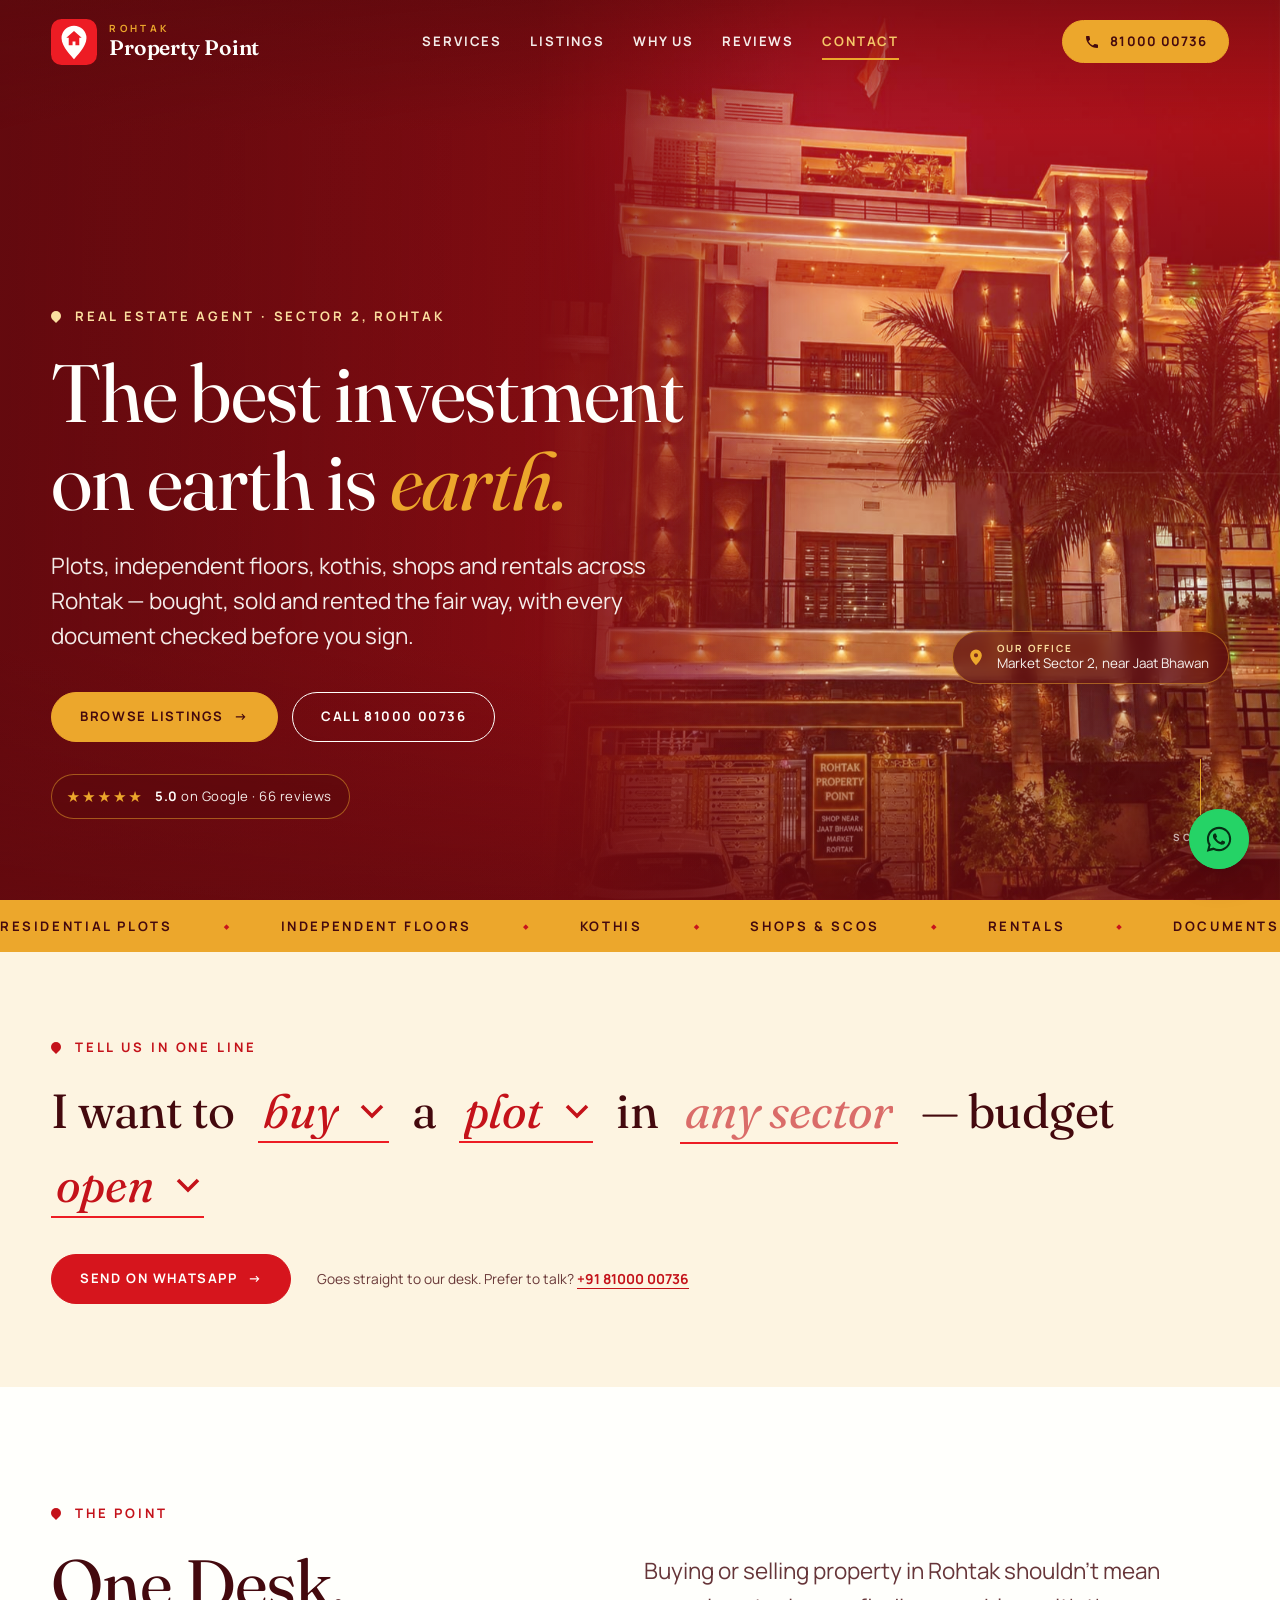
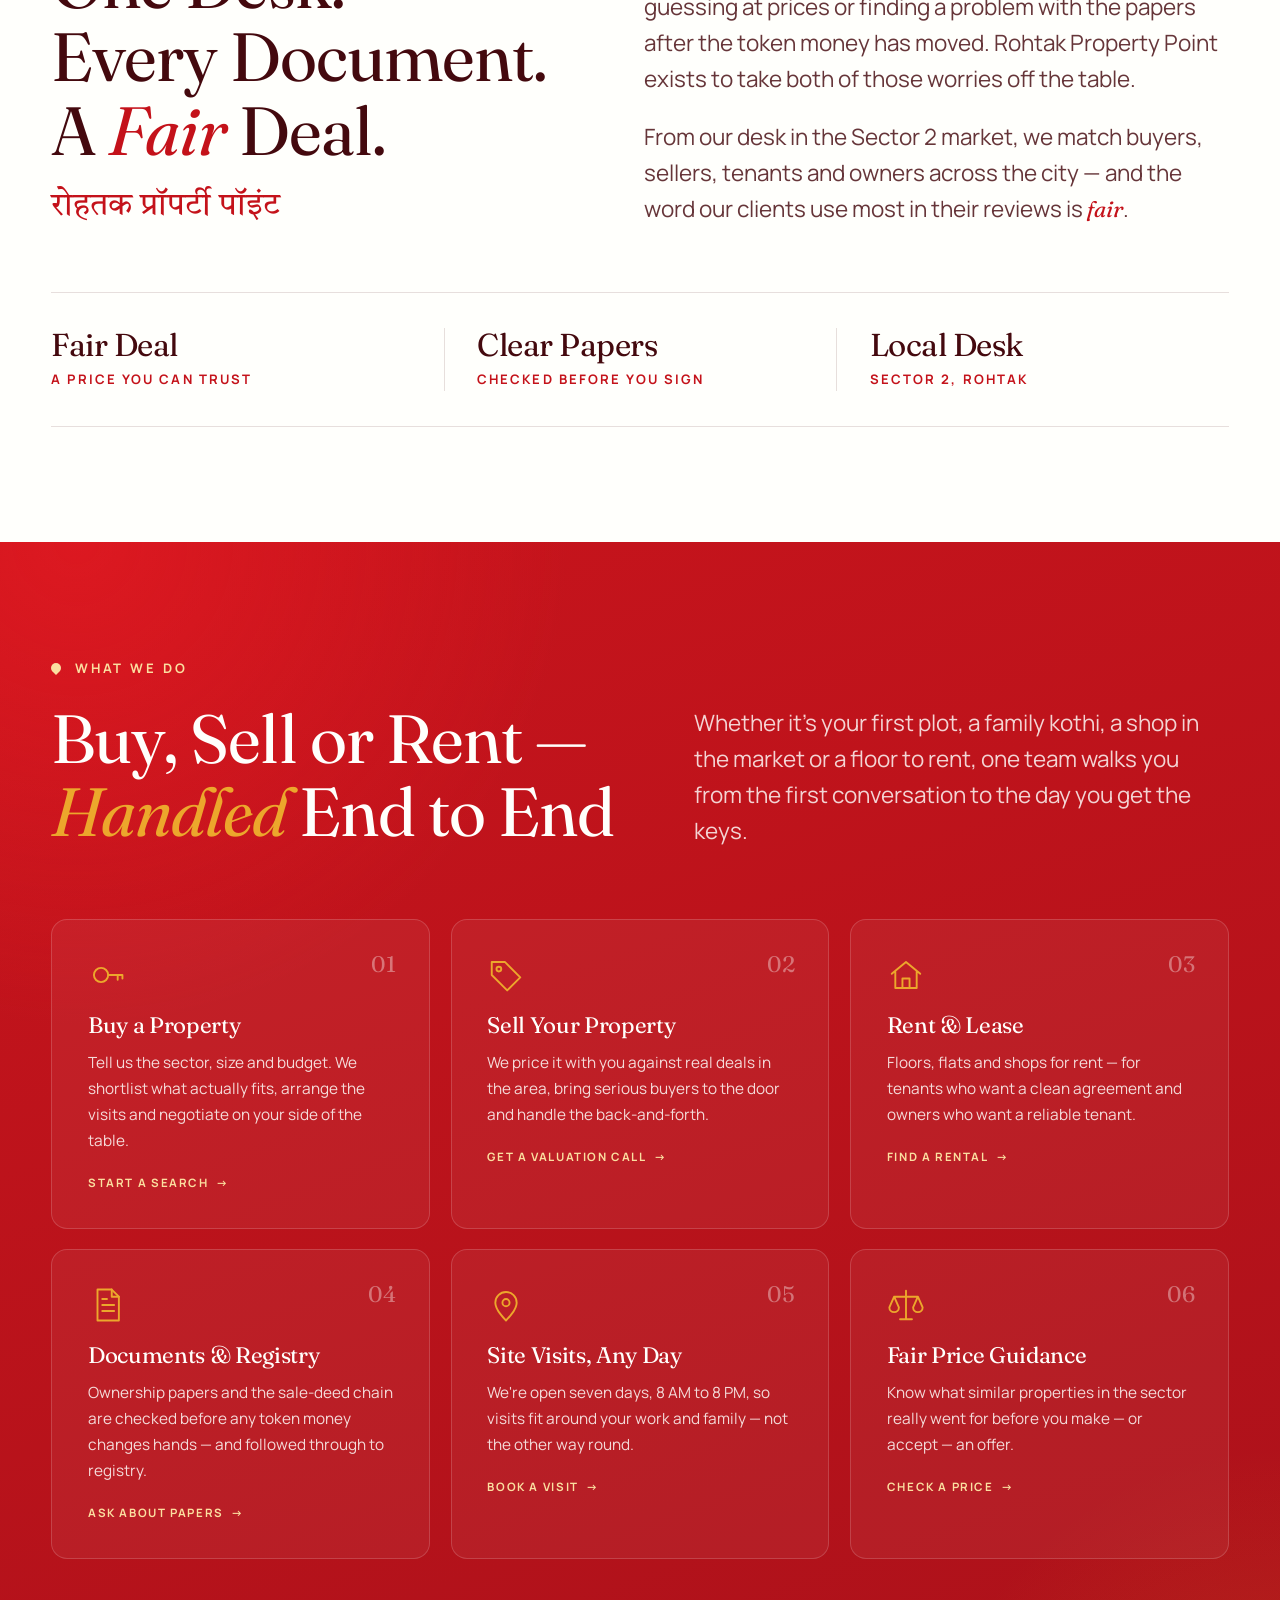
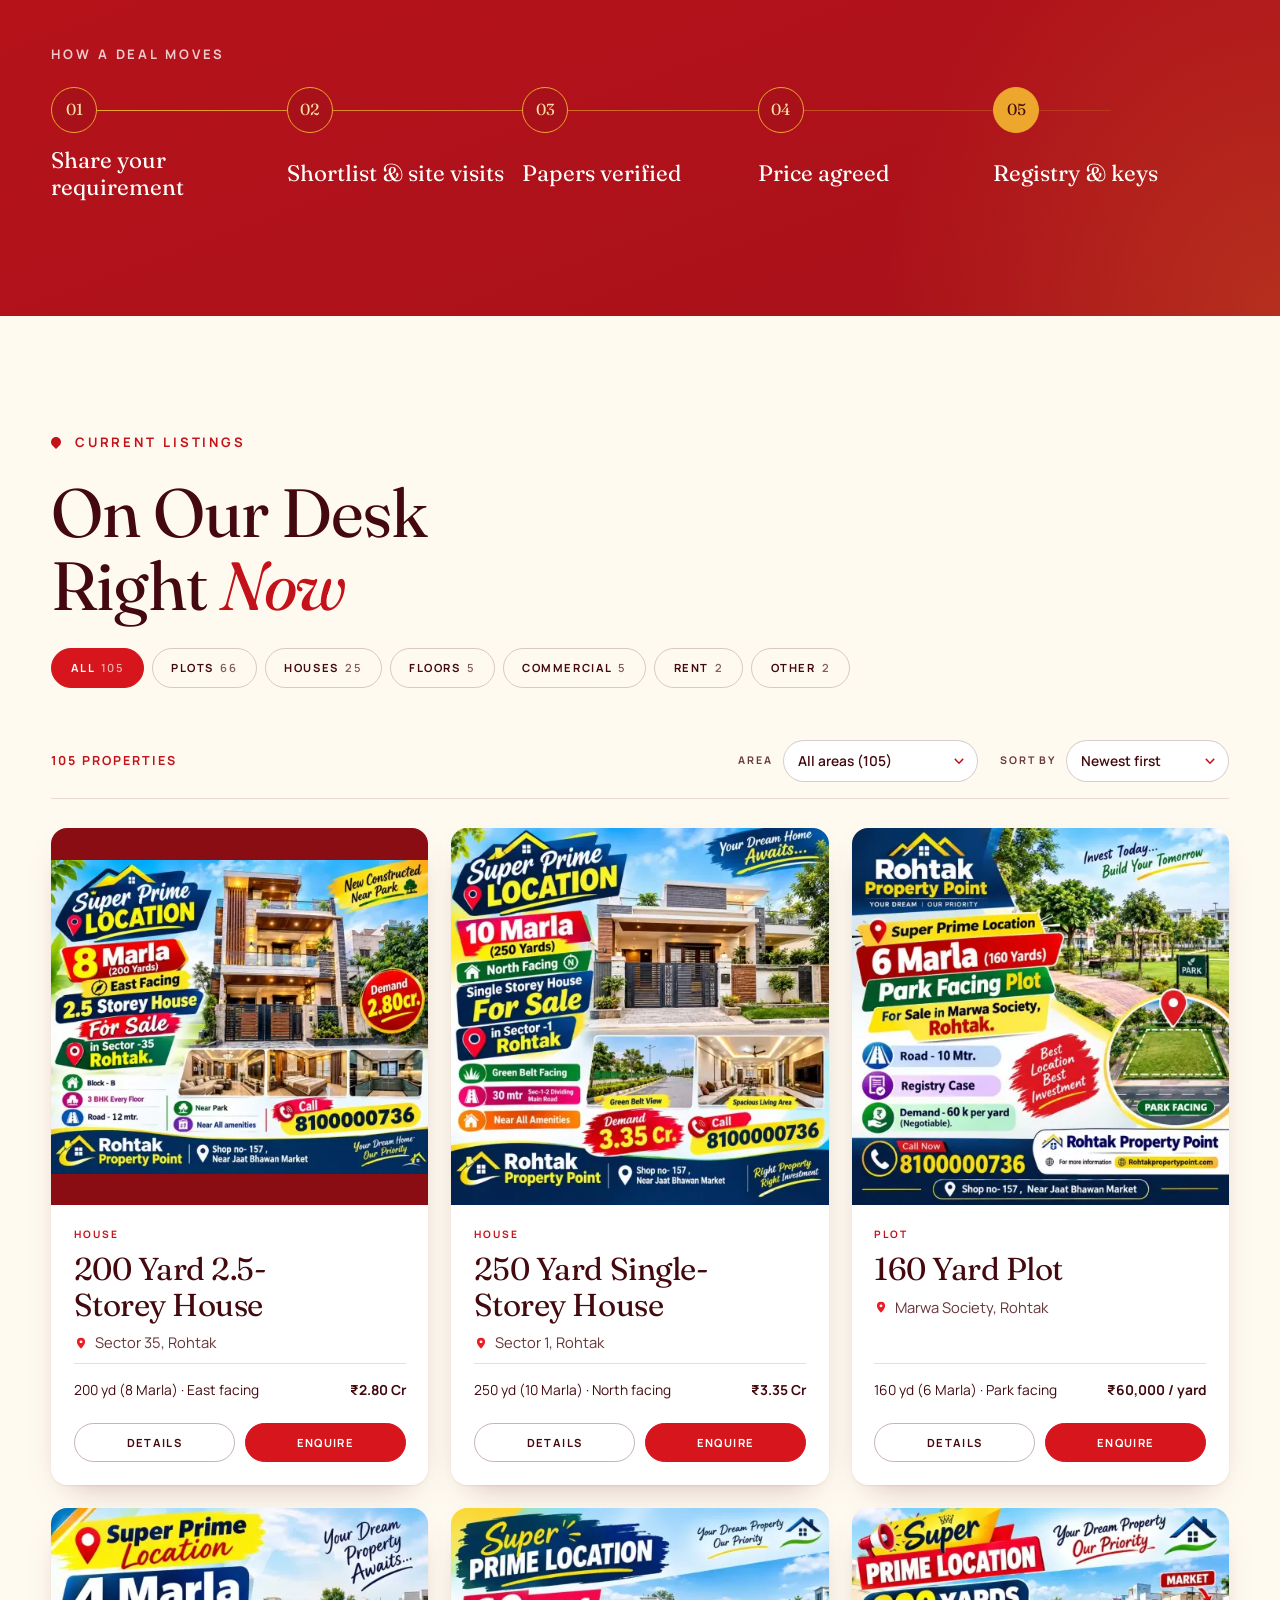
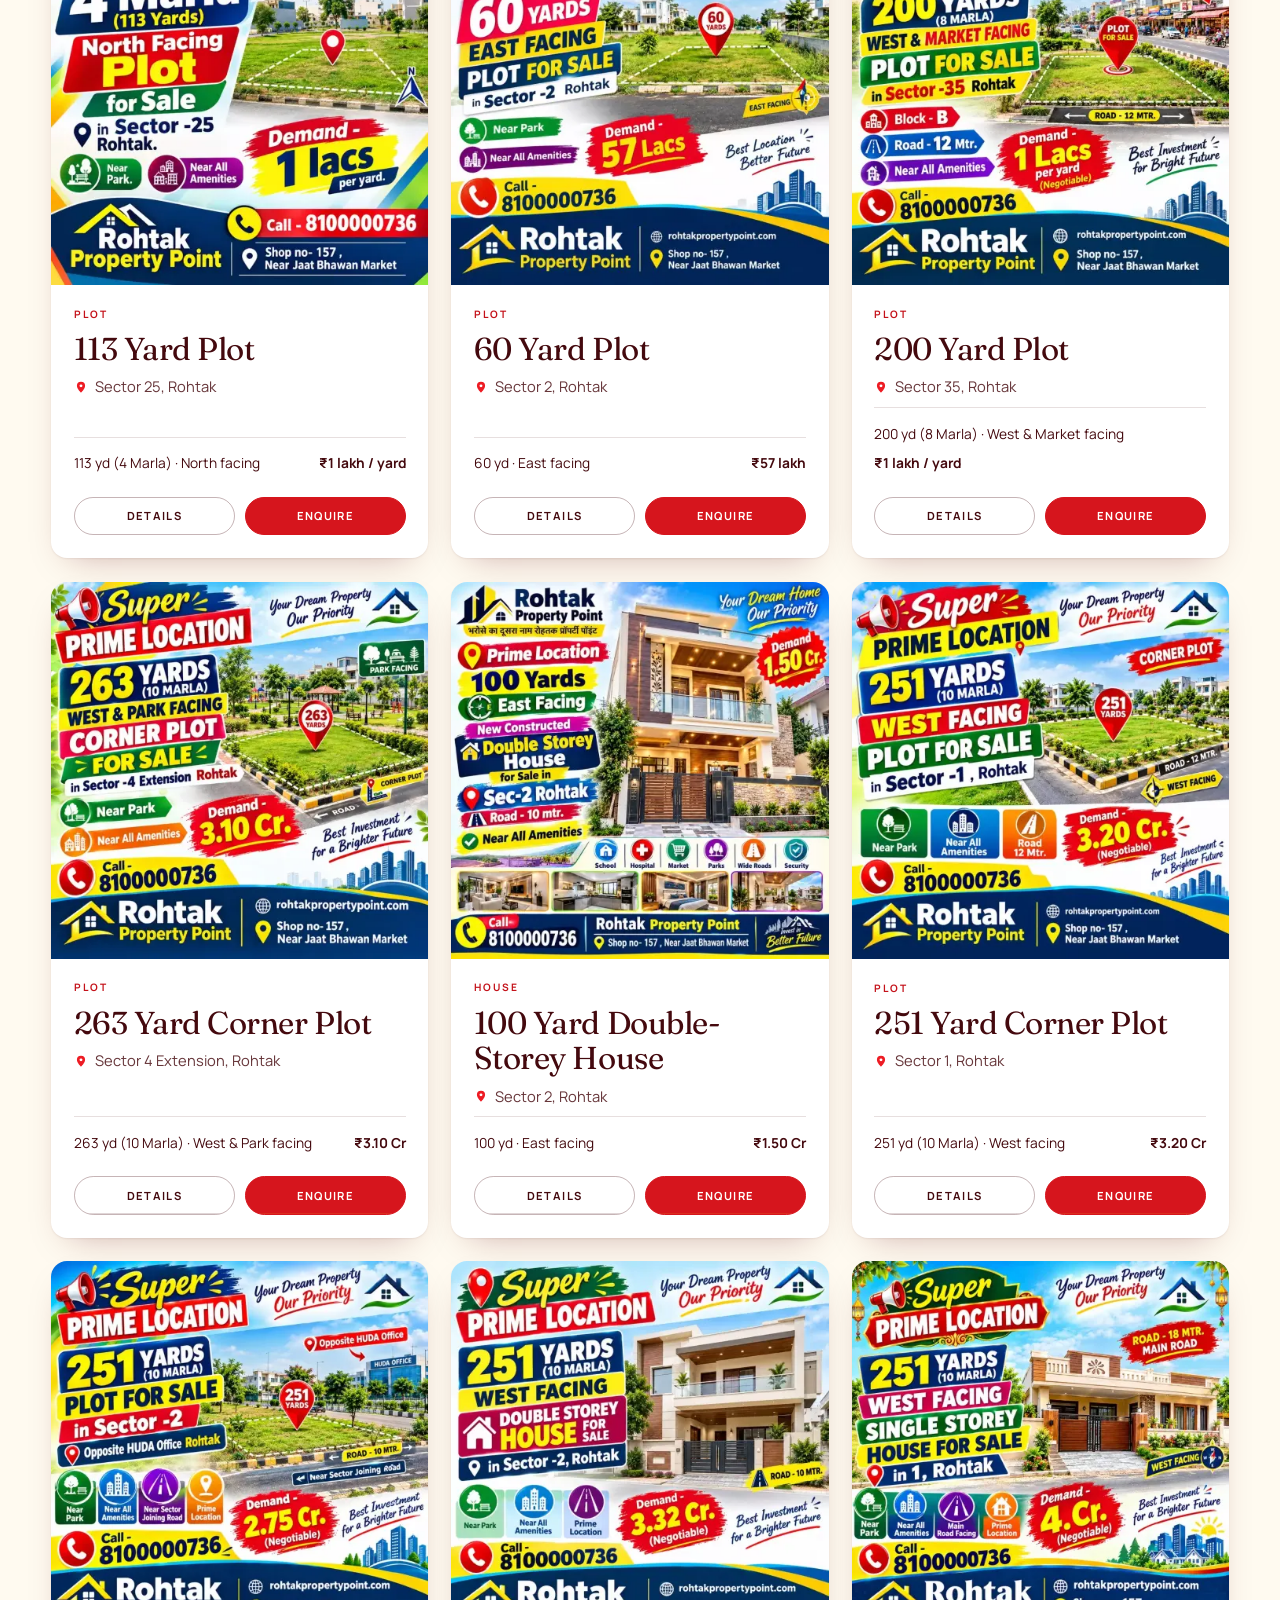
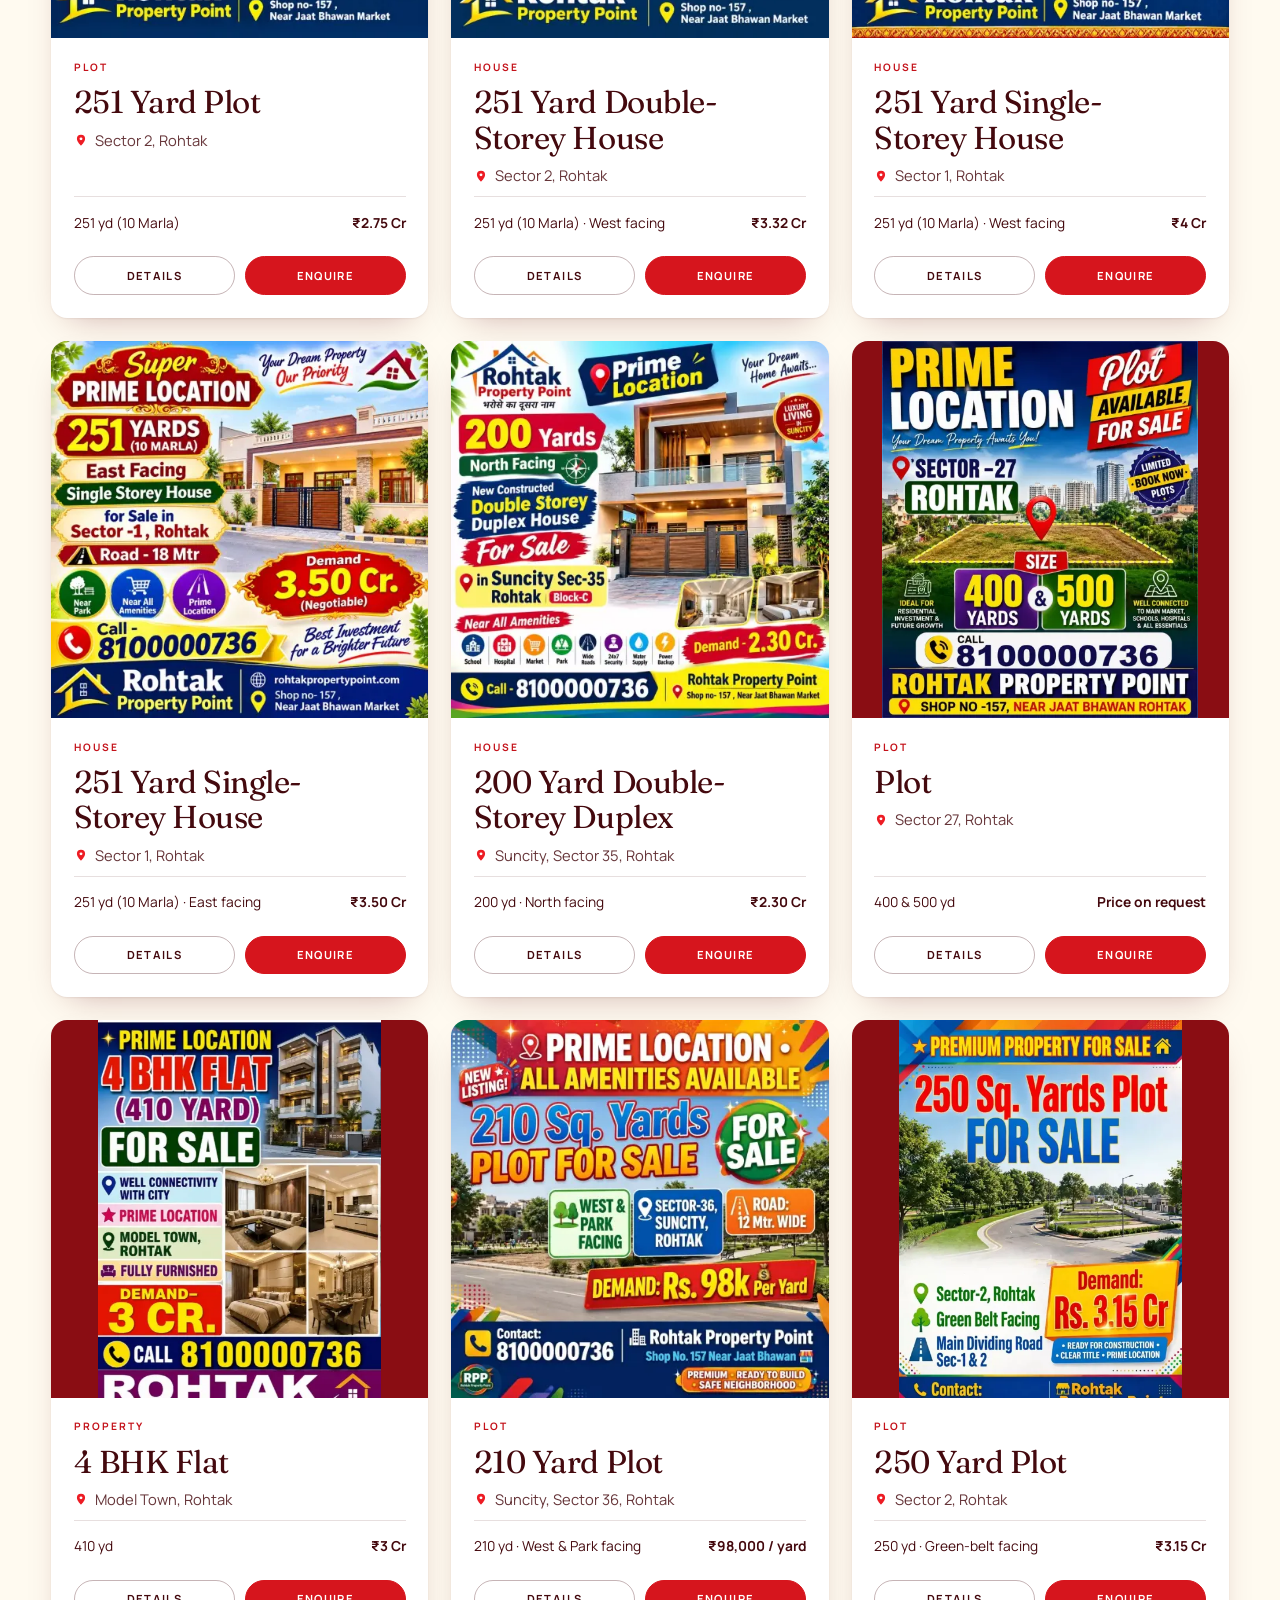
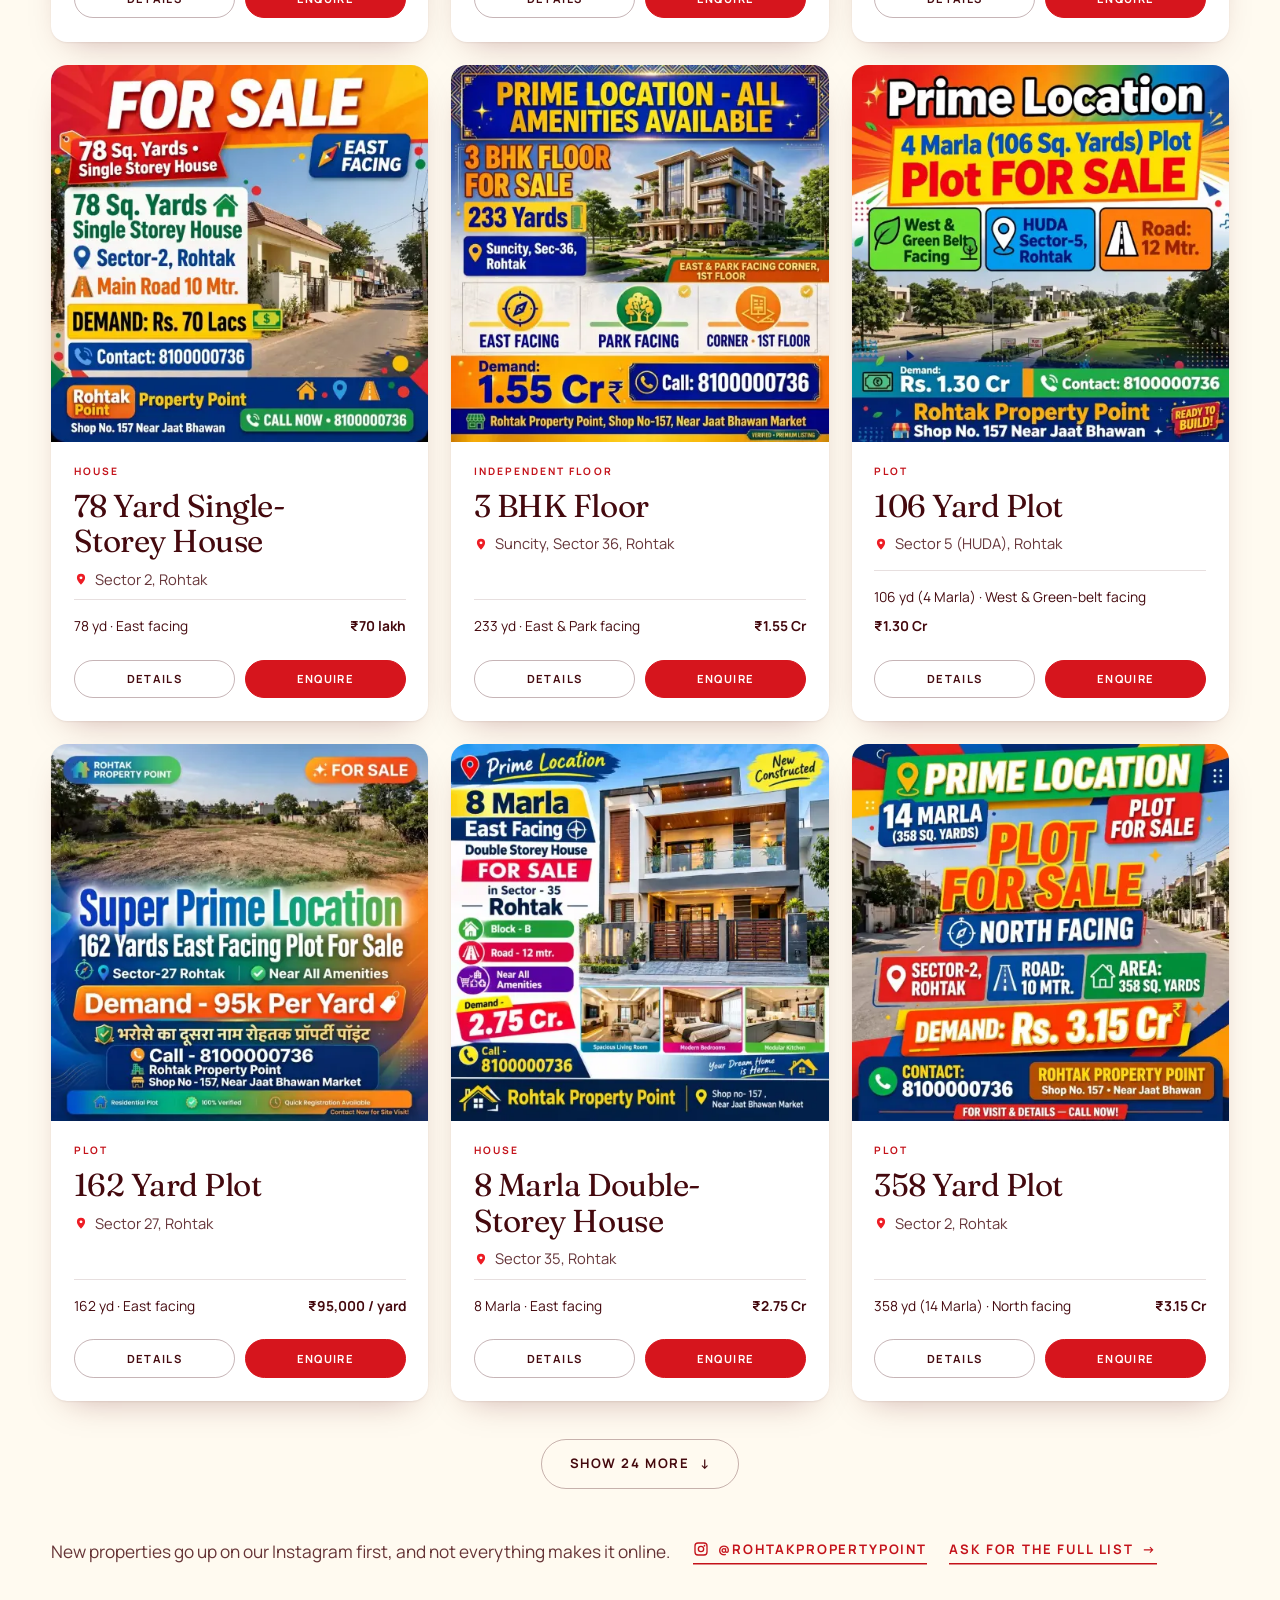
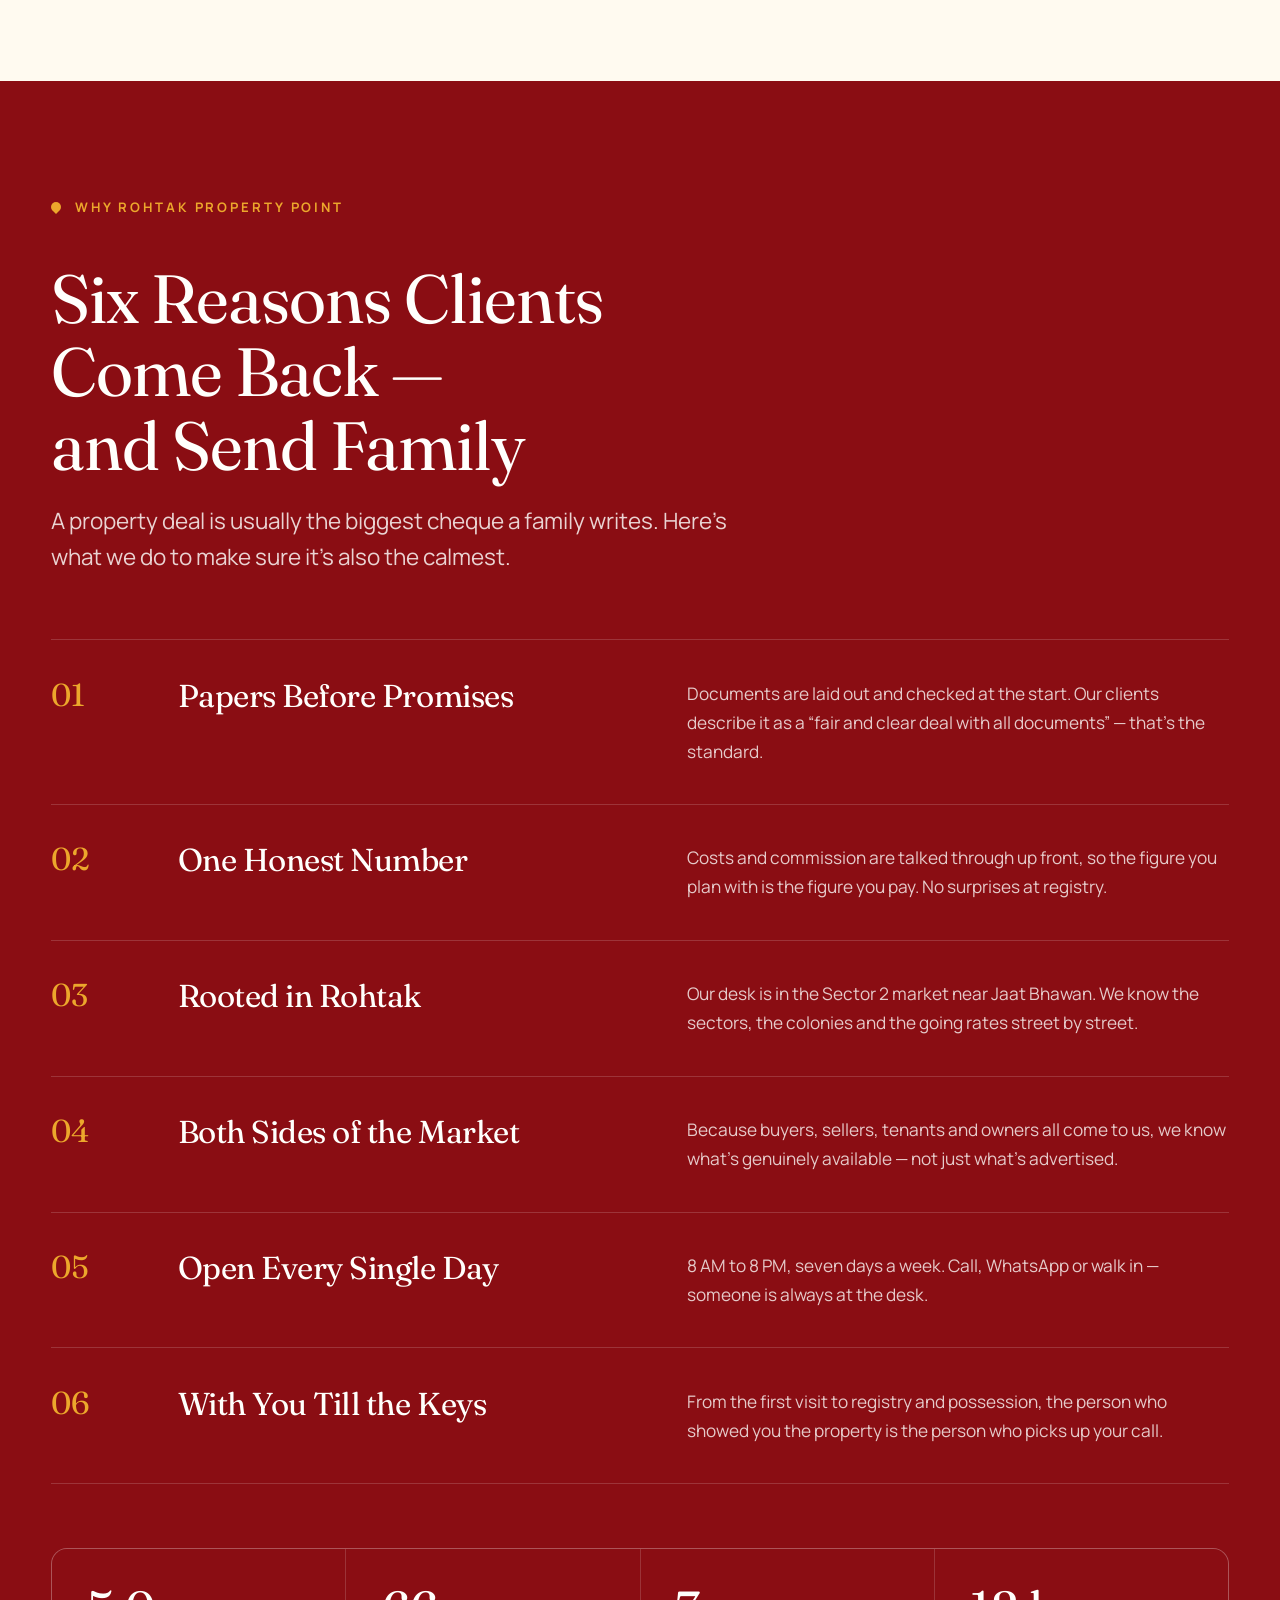
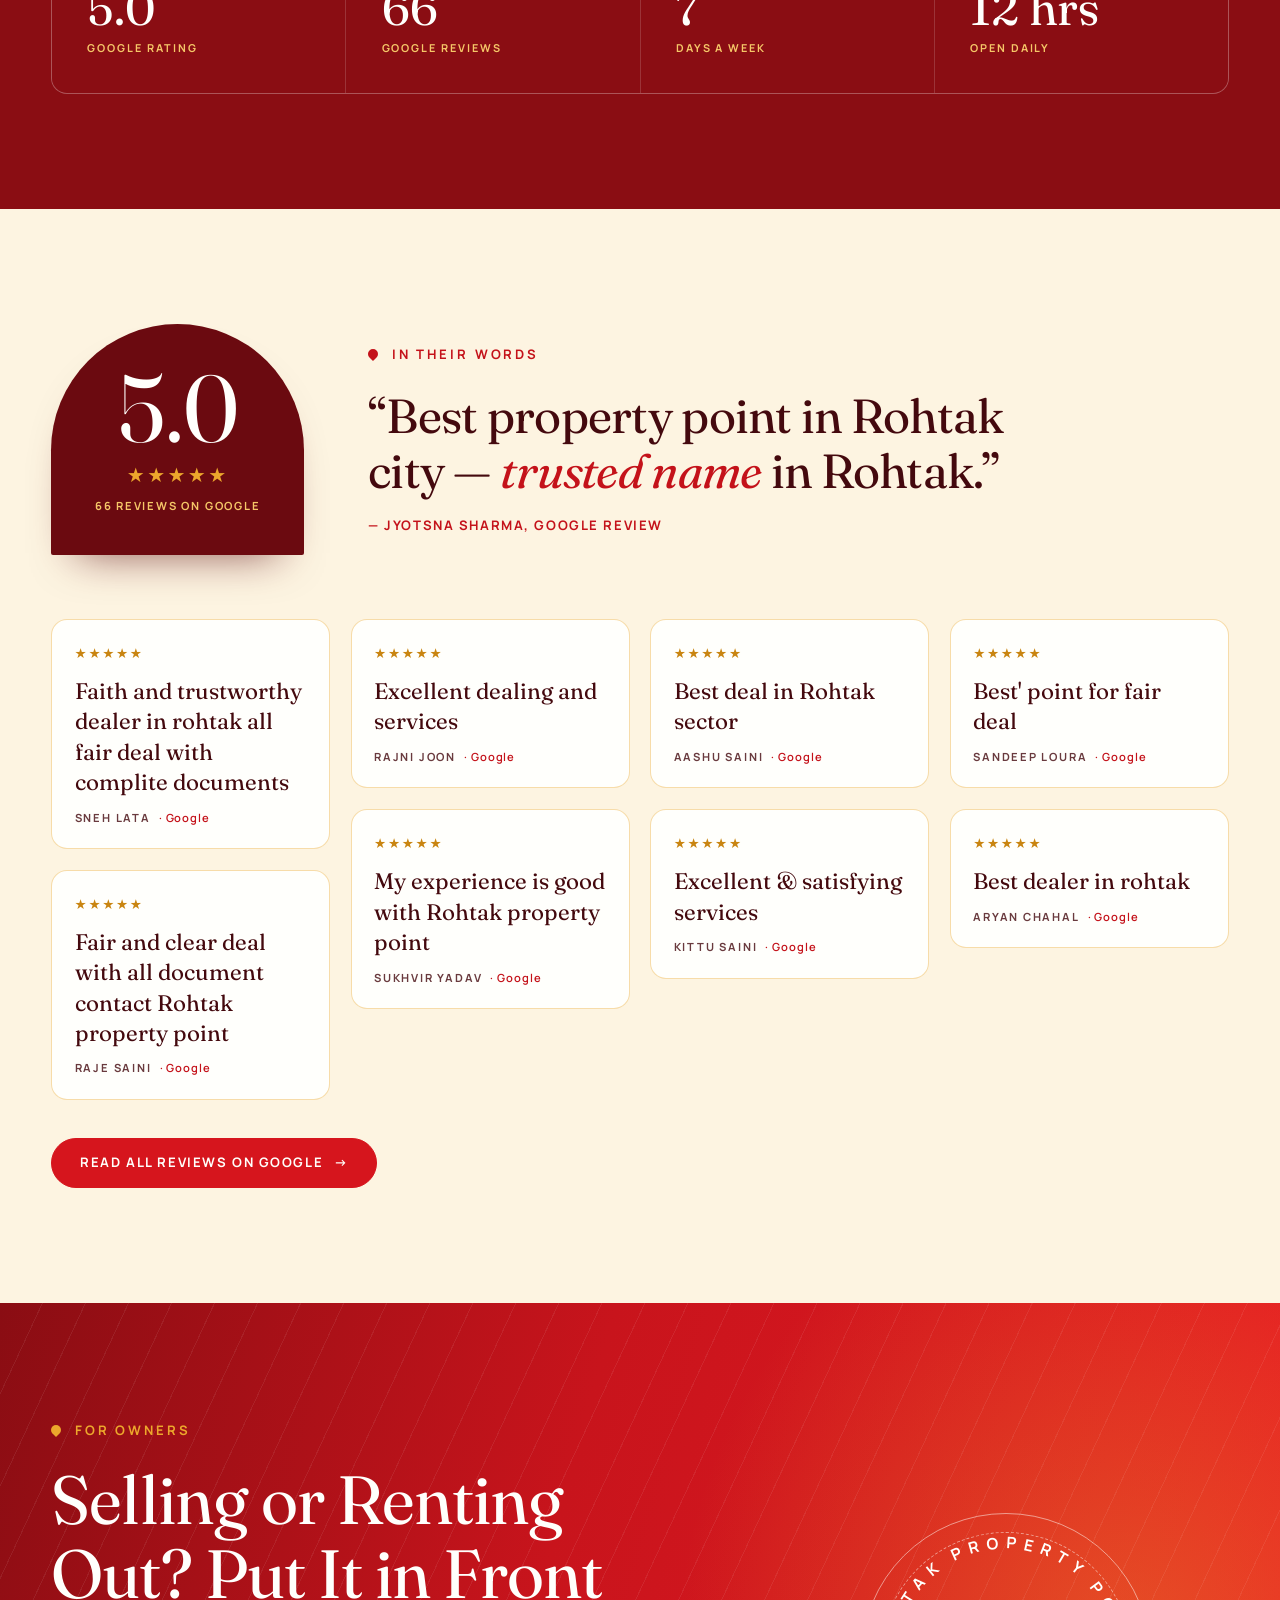
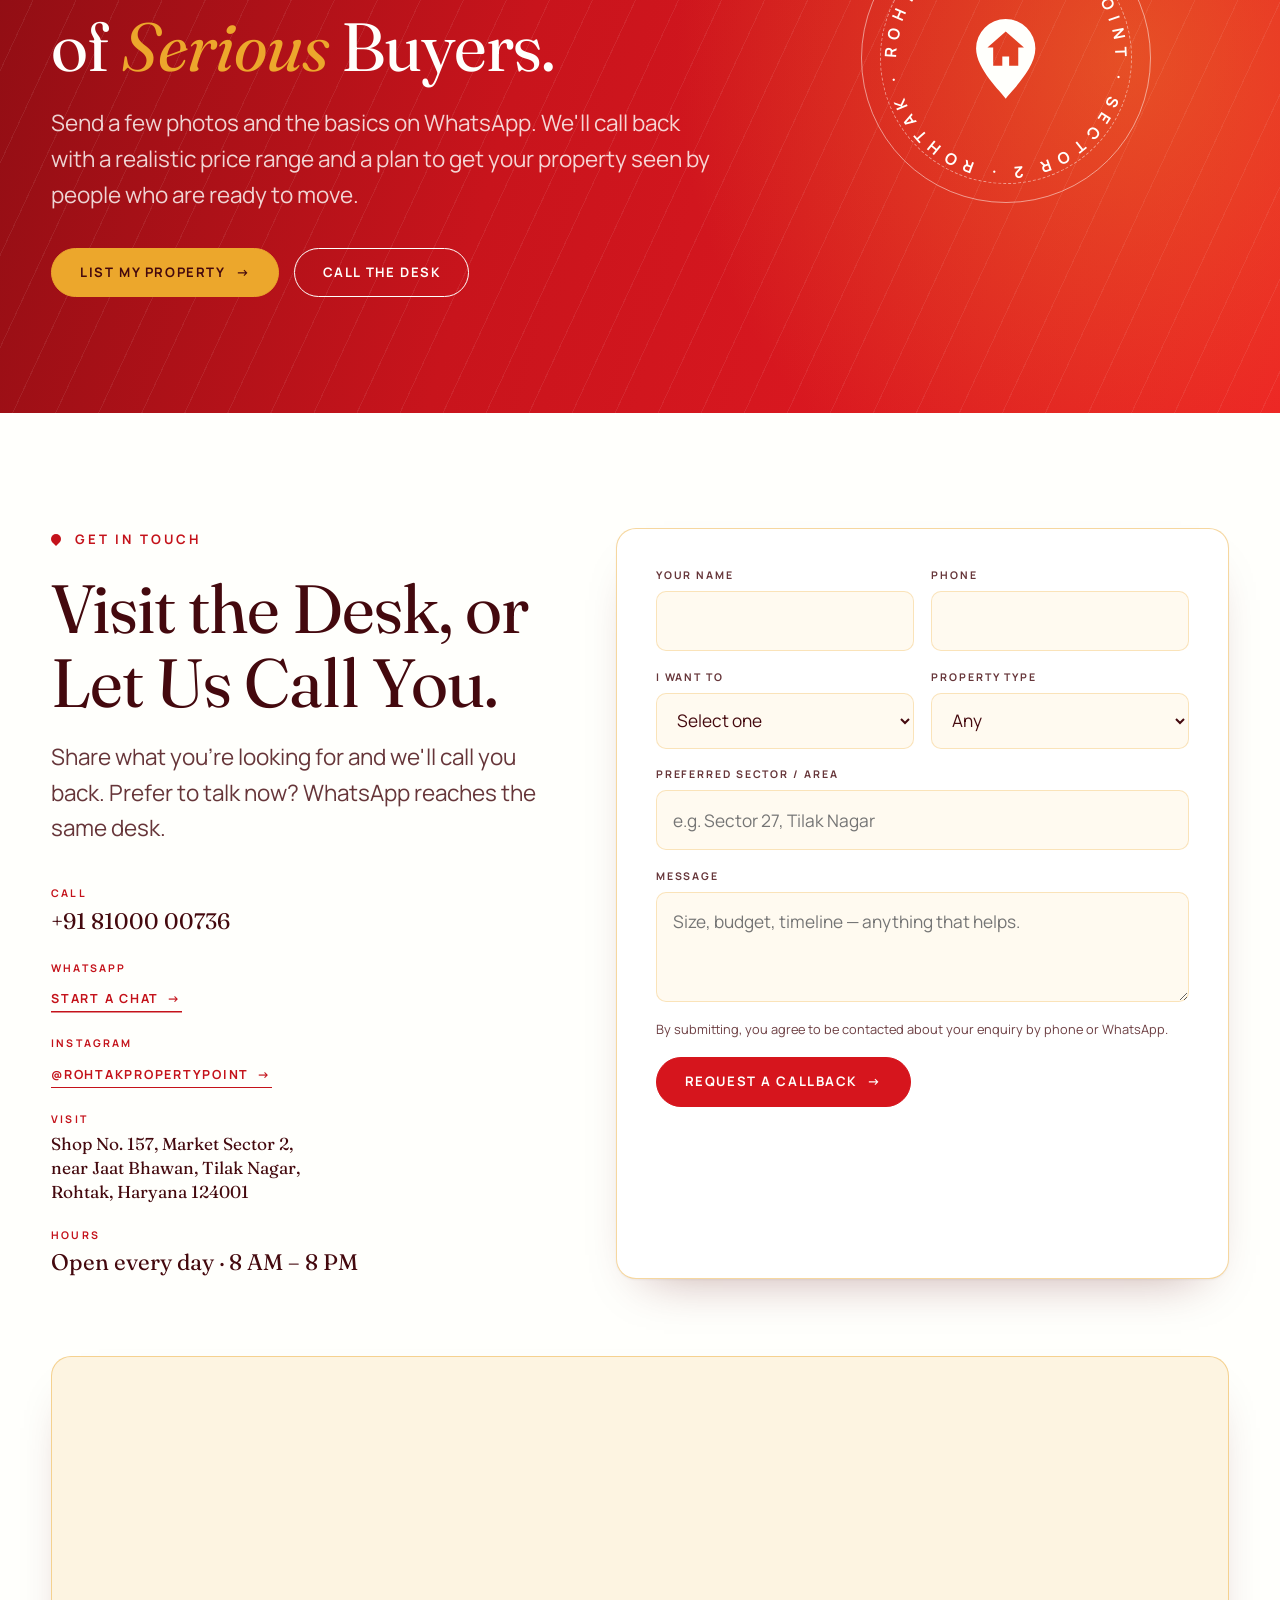
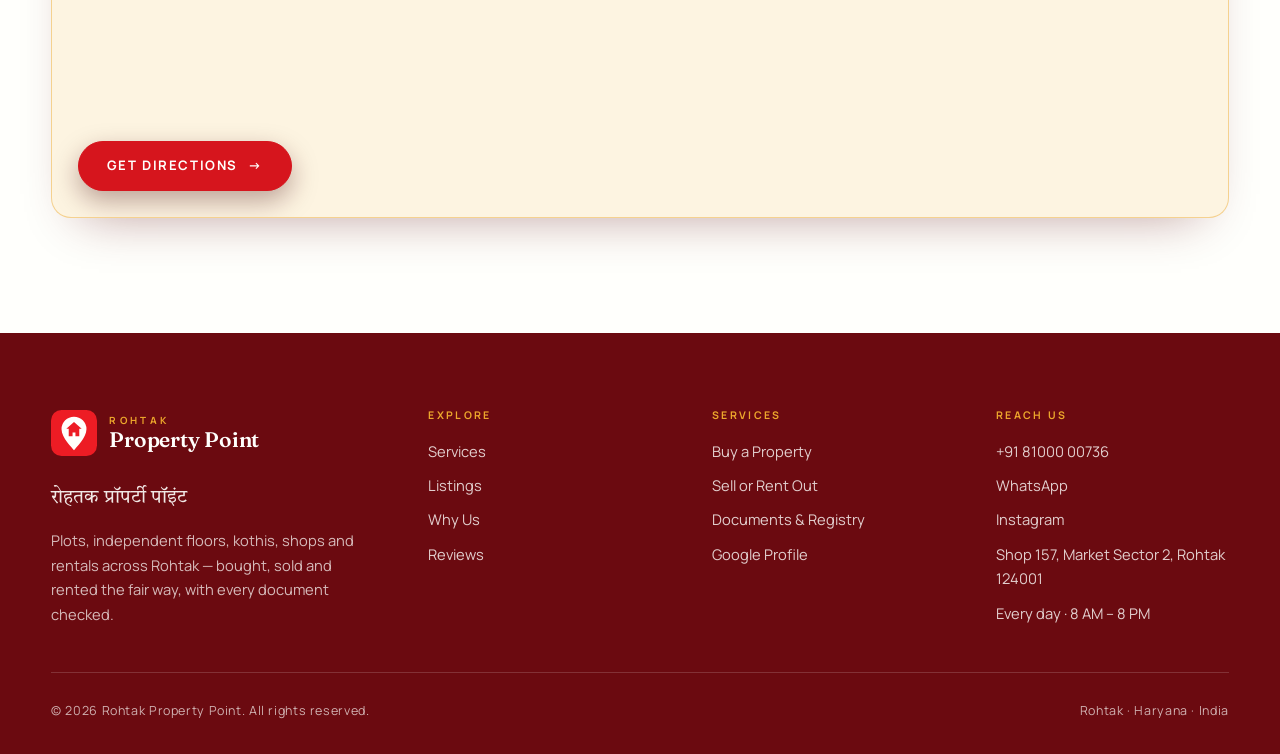
==== commit aed9d07f: "List all 105 properties from the last month of Instagram posters - 448 posts (15 Sep - 14 Oct 2026) " ====
--- a/index.html
+++ b/index.html
@@ -326,8 +326,23 @@
       <div class="filters" id="filters" data-reveal style="--d:160ms" role="group" aria-label="Filter listings"></div>
     </div>
 
+    <div class="ltools" data-reveal>
+      <p class="ltools__count" id="listingCount" aria-live="polite"></p>
+      <label class="ltools__sel"><span>Area</span><select id="sectorFilter"></select></label>
+      <label class="ltools__sel"><span>Sort by</span>
+        <select id="sortFilter">
+          <option value="new">Newest first</option>
+          <option value="low">Price: low to high</option>
+          <option value="high">Price: high to low</option>
+        </select>
+      </label>
+    </div>
+
     <div class="lgrid" id="listingGrid">
       <noscript><p class="lgrid__empty">Call <a href="tel:+918100000736">+91 81000 00736</a> for the latest listings.</p></noscript>
+    </div>
+    <div class="lgrid__morewrap">
+      <button class="btn btn--line" id="listingMore" type="button" hidden>Show 24 more <span class="arw" aria-hidden="true">&darr;</span></button>
     </div>
     <p class="lgrid__empty" id="listingEmpty" hidden>Nothing in this category on the website right now — new properties come in every week. <a data-wa href="#">Ask us on WhatsApp</a>.</p>
 
--- a/assets/css/site.css
+++ b/assets/css/site.css
@@ -1268,3 +1268,46 @@
 
 .ico-ig { width: 16px; height: 16px; flex: none; fill: currentColor; margin-right: .1rem; }
 .modal__ig { justify-self: start; margin-top: .6rem; }
+
+/* ---- 22. Listings toolbar + paging ------------------------------------ */
+.ltools {
+  display: flex;
+  flex-wrap: wrap;
+  align-items: center;
+  gap: .8rem 1.4rem;
+  margin: 0 0 clamp(1.2rem, 2.4vw, 1.8rem);
+  padding-bottom: 1rem;
+  border-bottom: 1px solid var(--rule);
+}
+.ltools__count {
+  margin: 0 auto 0 0;
+  font-size: .78rem; font-weight: 700; letter-spacing: .16em; text-transform: uppercase;
+  color: var(--red-ink);
+}
+.ltools__sel { display: flex; align-items: center; gap: .6rem; }
+.ltools__sel[hidden] { display: none; }
+.ltools__sel span {
+  font-size: .66rem; font-weight: 700; letter-spacing: .18em; text-transform: uppercase;
+  color: color-mix(in srgb, var(--ink) 80%, transparent);
+}
+.ltools__sel select {
+  padding: .55rem 2.1rem .55rem .9rem;
+  font-size: .86rem; font-weight: 600;
+  color: var(--ink);
+  background: var(--white) url("data:image/svg+xml,%3Csvg xmlns='http://www.w3.org/2000/svg' viewBox='0 0 12 8'%3E%3Cpath d='M1 1l5 5 5-5' fill='none' stroke='%23C4121A' stroke-width='1.8'/%3E%3C/svg%3E") no-repeat right .8rem center / .62rem auto;
+  border: 1.5px solid rgba(68, 9, 14, .2);
+  border-radius: 999px;
+  -webkit-appearance: none; appearance: none;
+  cursor: pointer;
+  max-width: 62vw;
+  transition: border-color .3s var(--ease);
+}
+.ltools__sel select:hover, .ltools__sel select:focus { border-color: var(--red); outline: none; }
+.lgrid__morewrap { display: flex; justify-content: center; margin-top: clamp(1.6rem, 3vw, 2.4rem); }
+.lgrid__morewrap .btn[hidden] { display: none; }
+
+@media (max-width: 640px) {
+  .ltools__count { flex: 1 0 100%; }
+  .ltools__sel { flex: 1 1 100%; justify-content: space-between; }
+  .ltools__sel select { flex: 1; max-width: none; }
+}
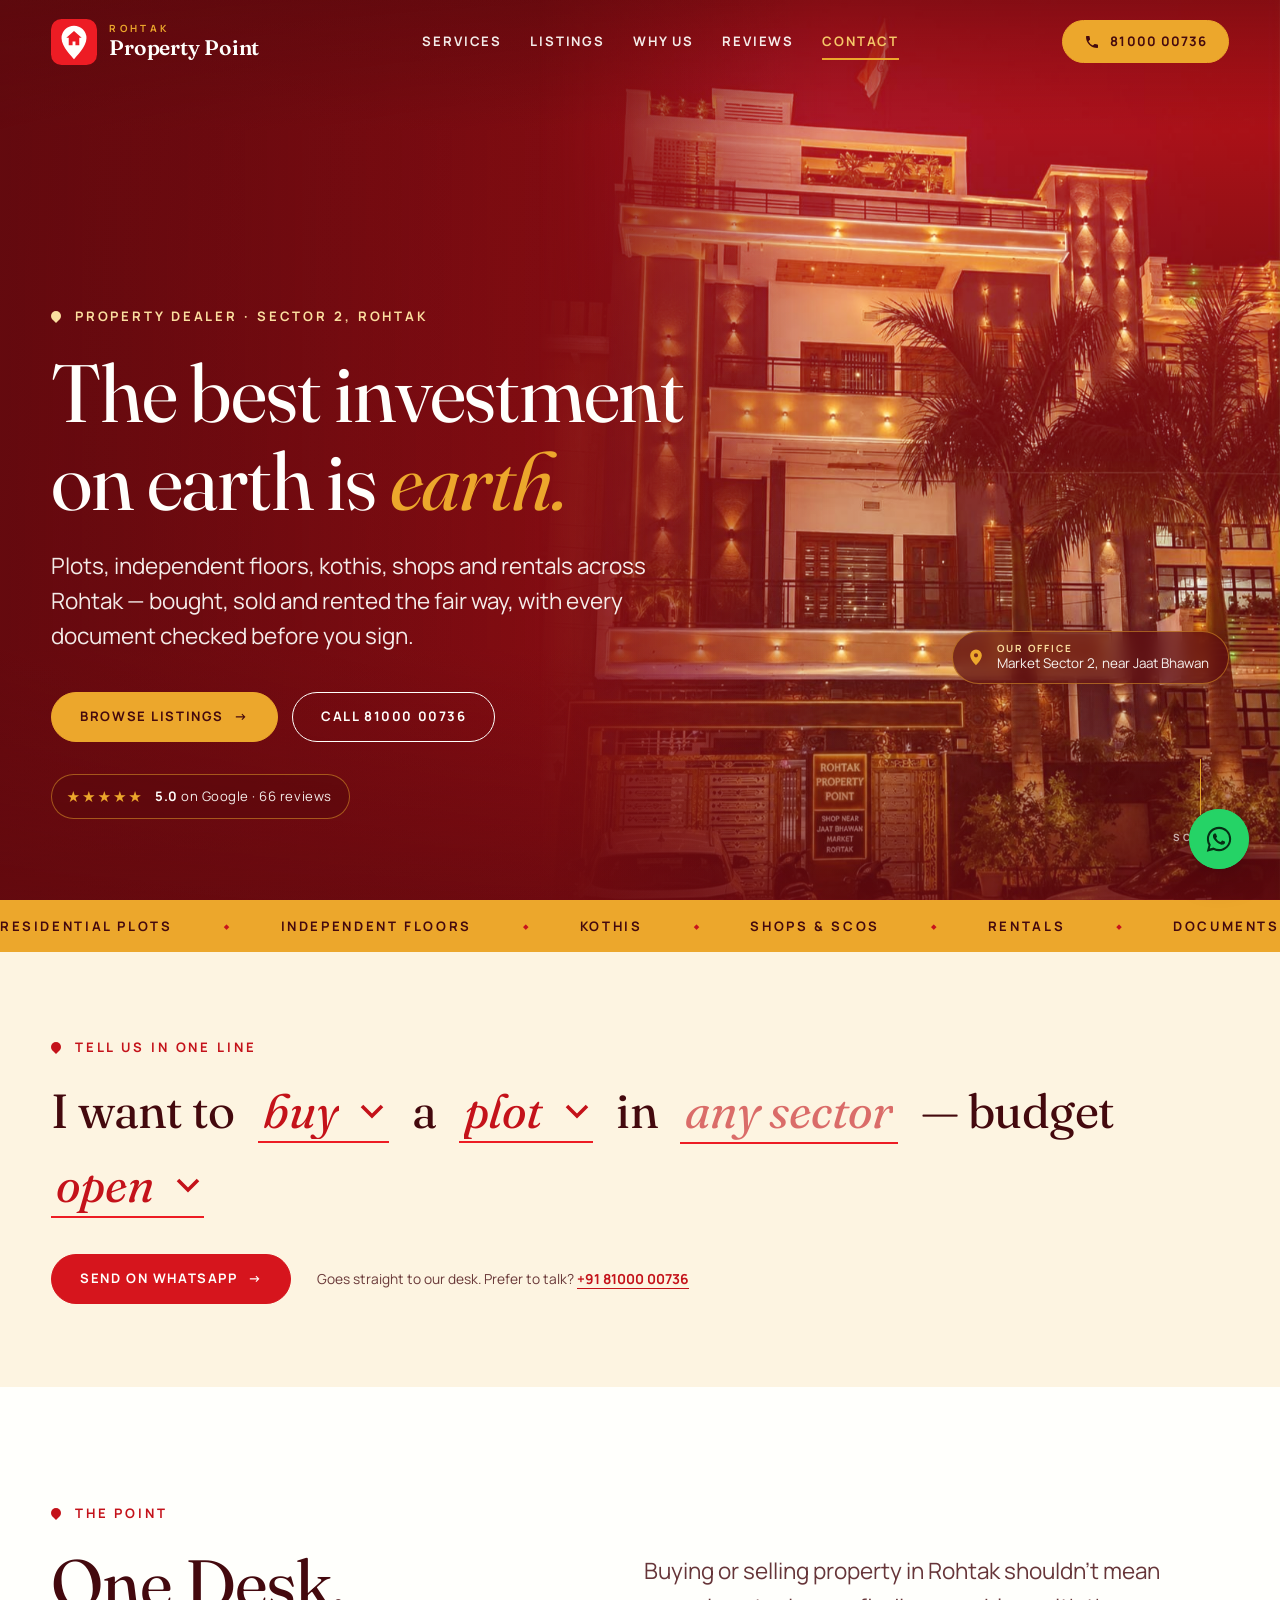
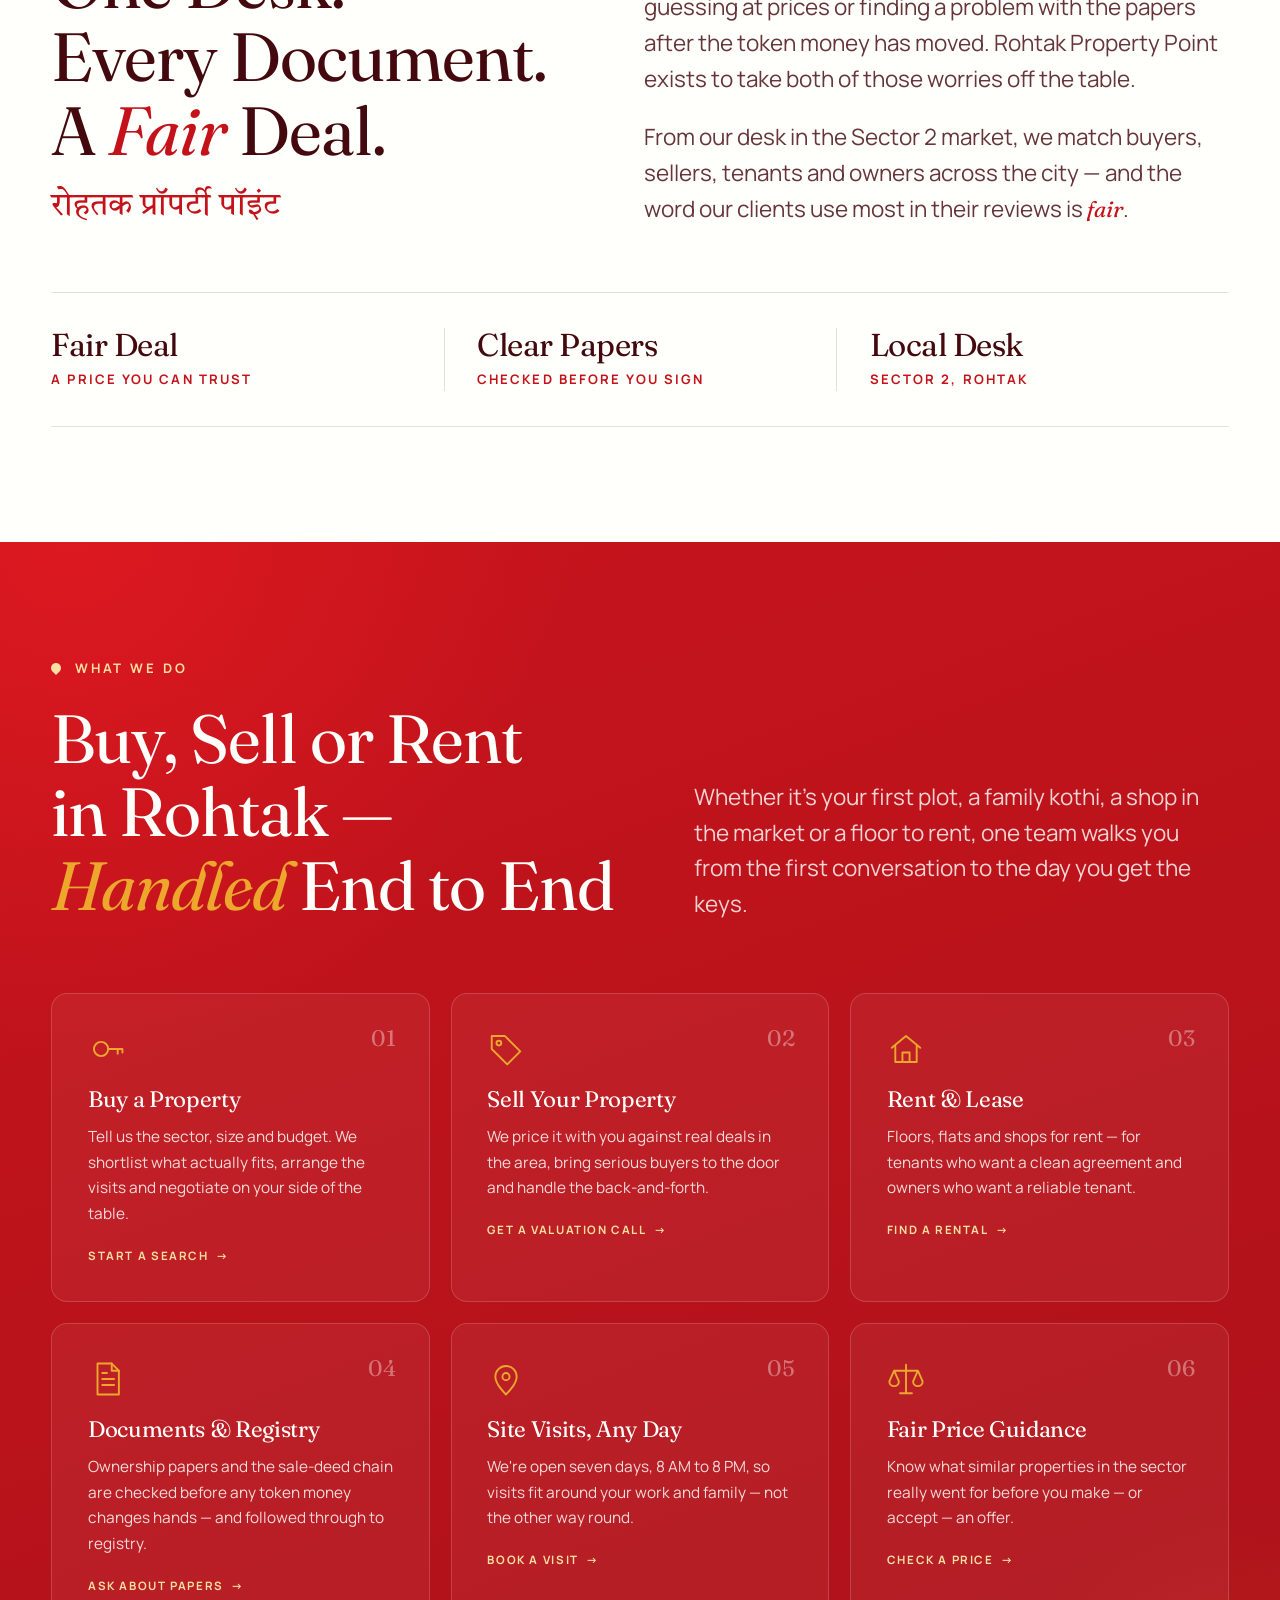
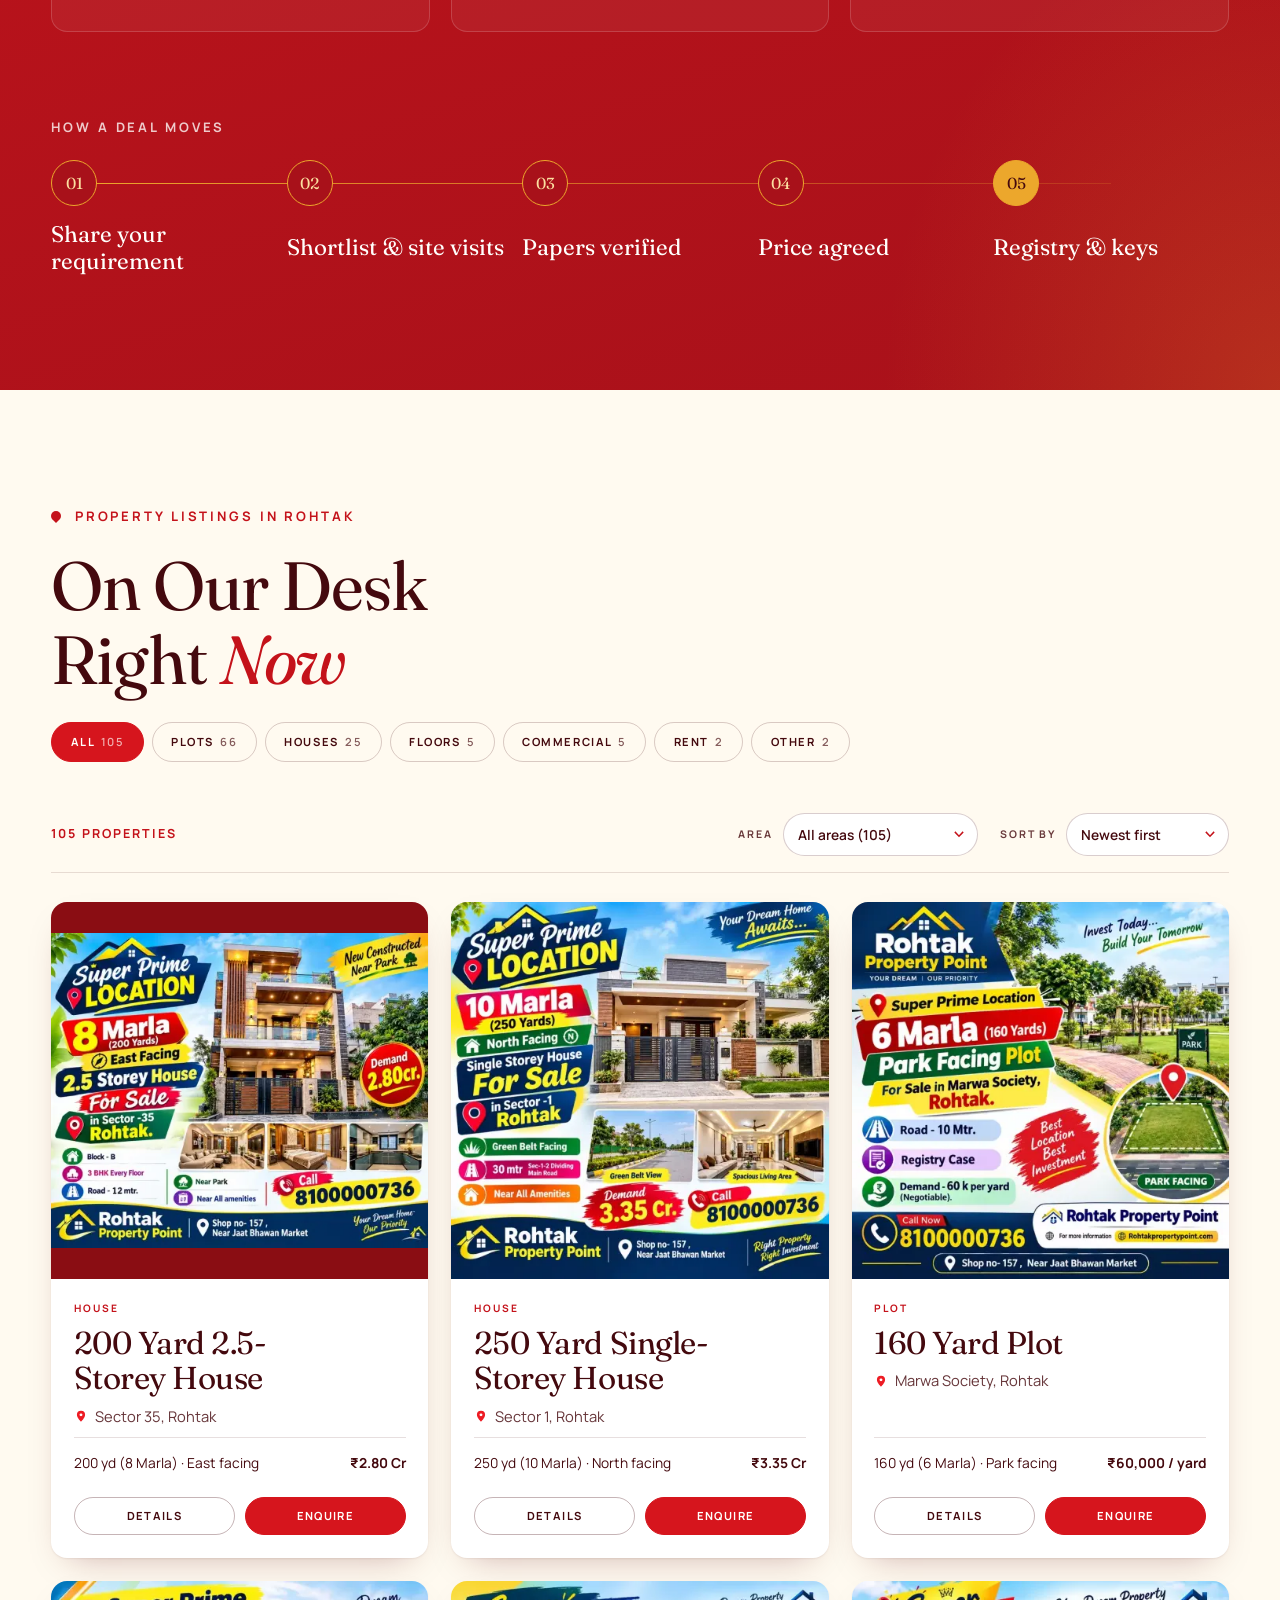
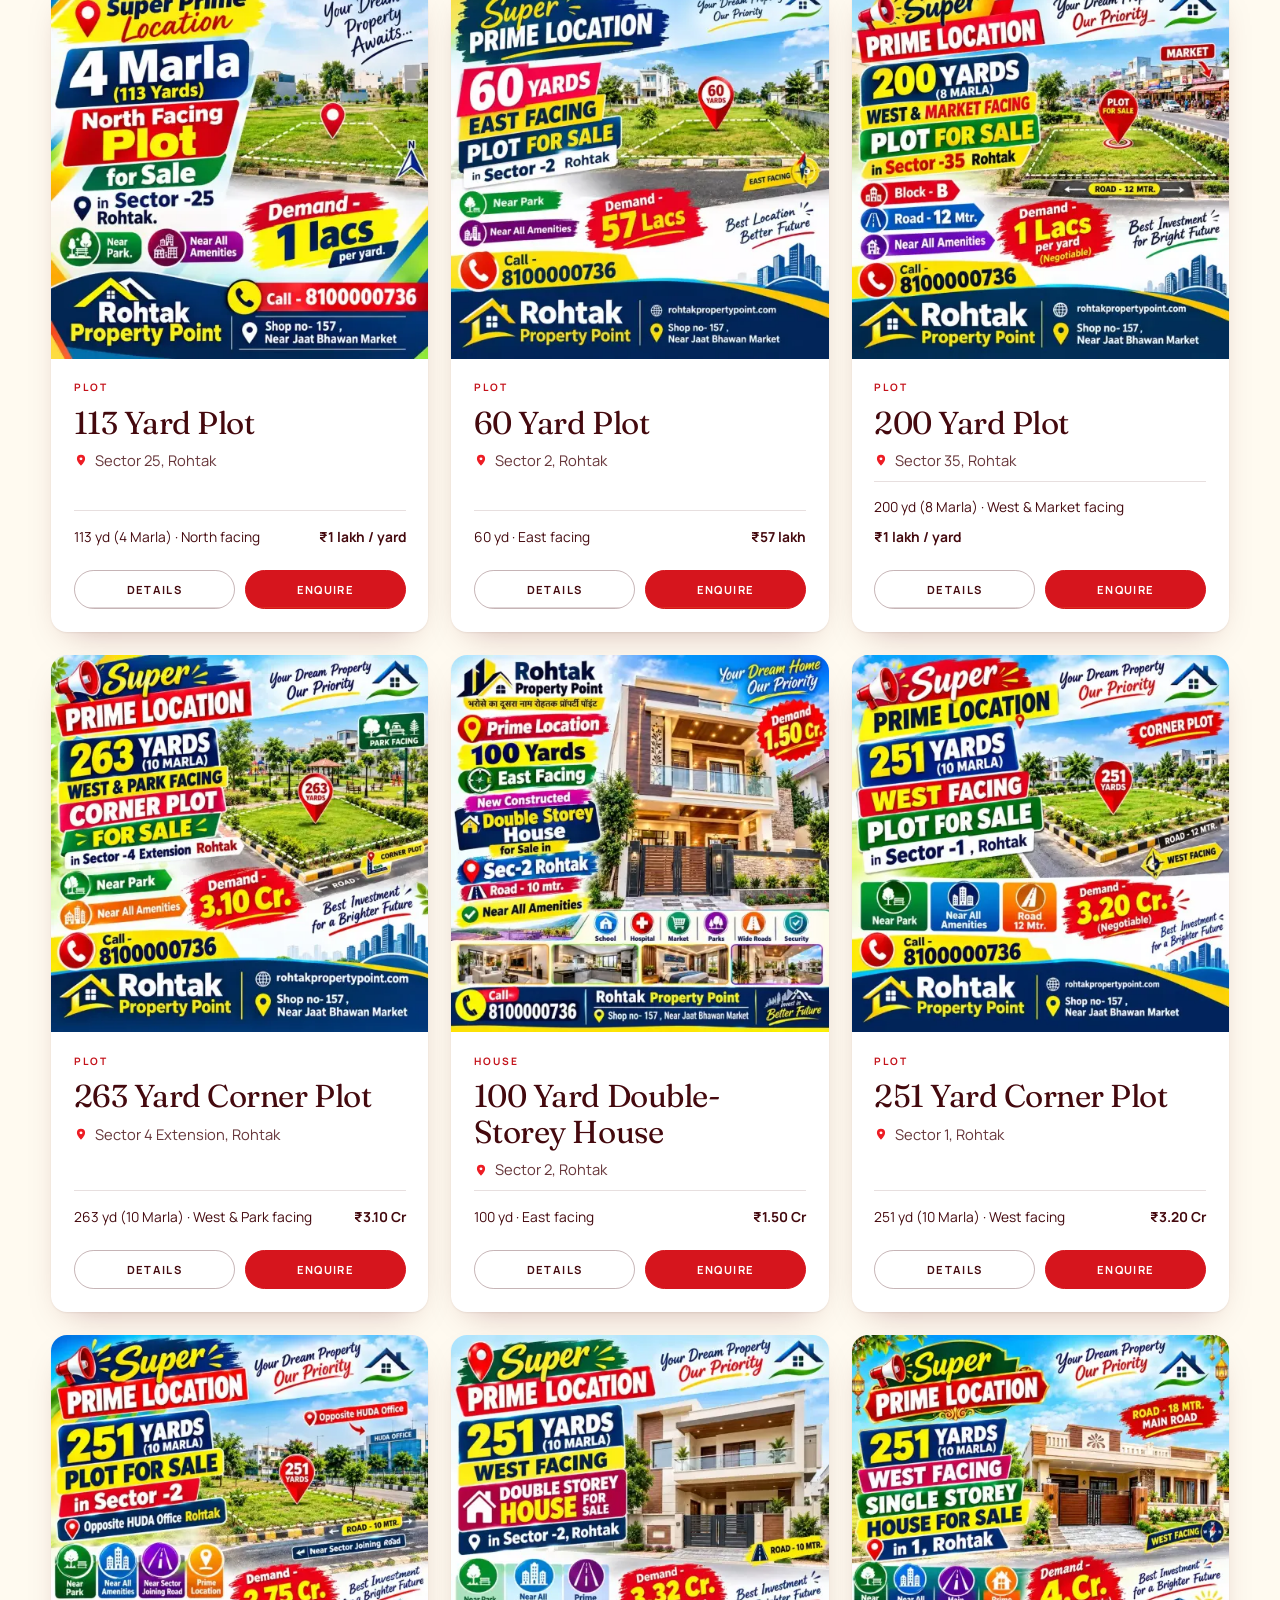
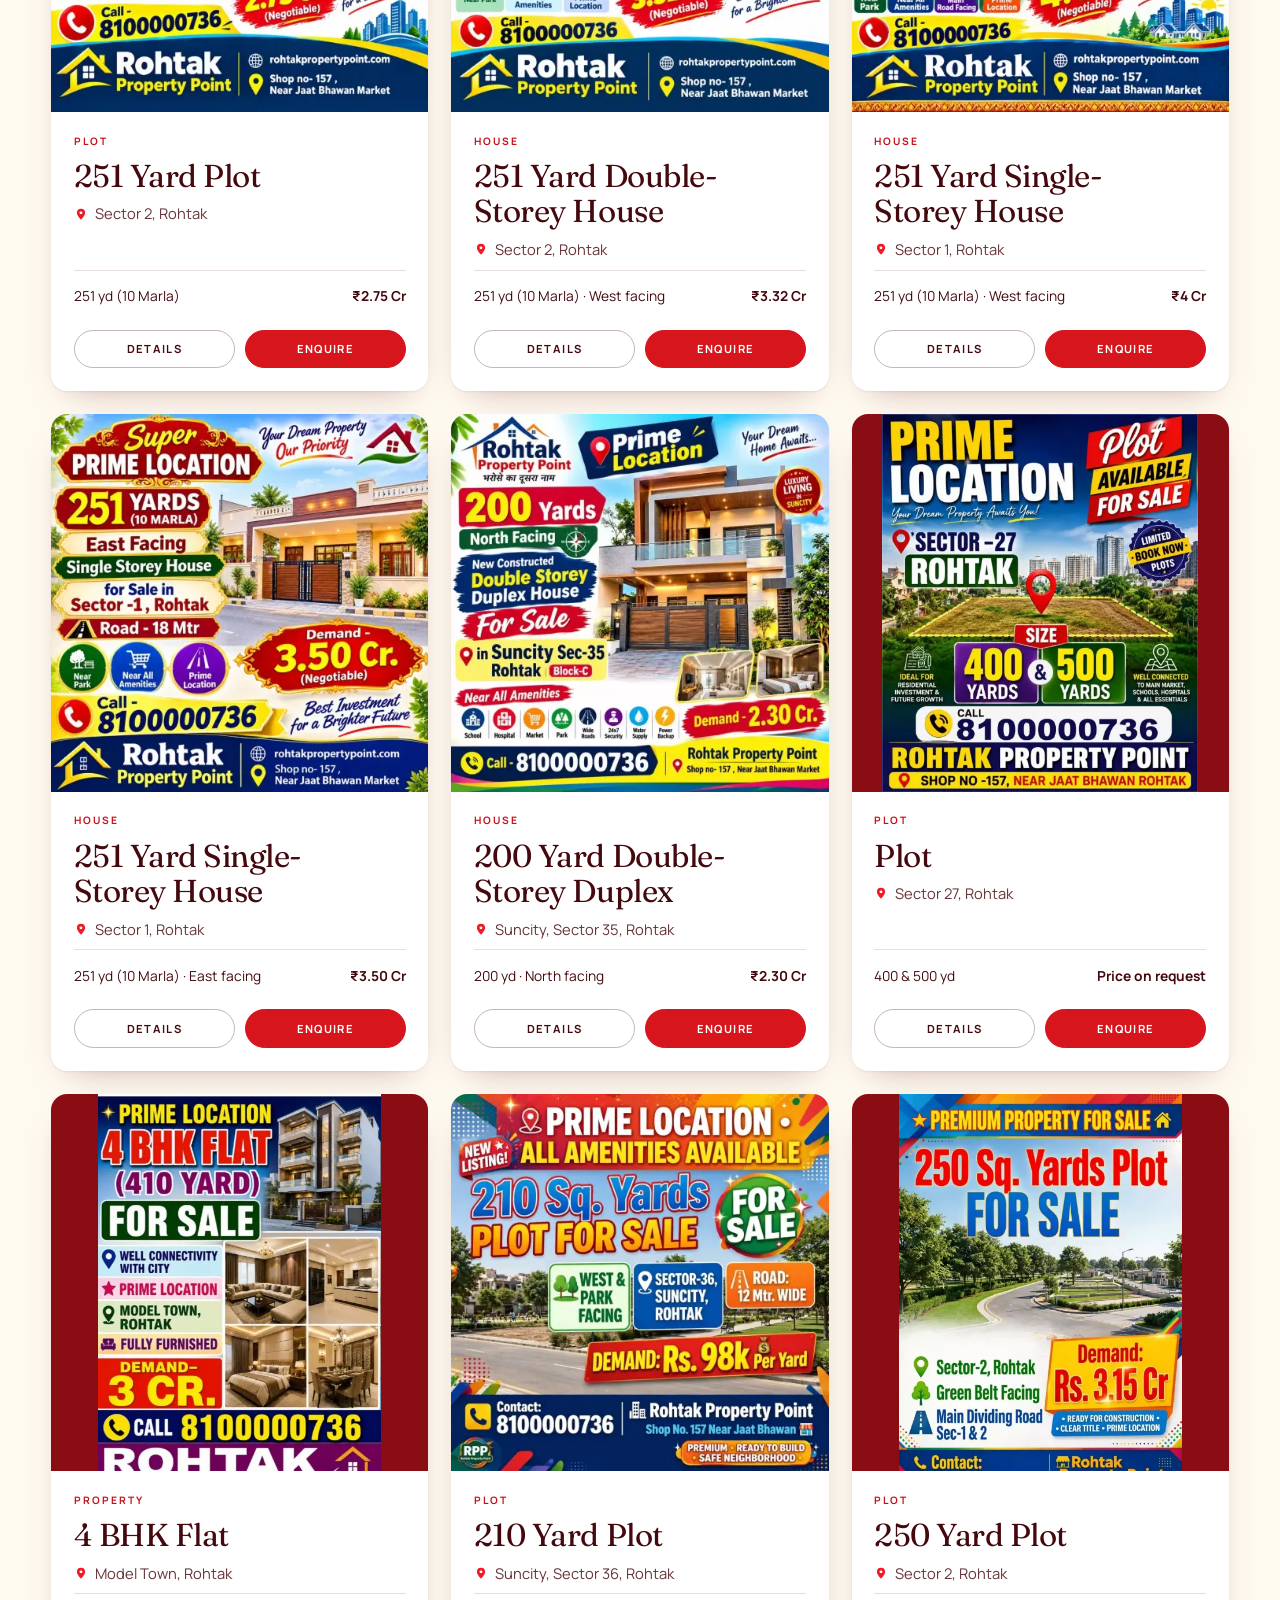
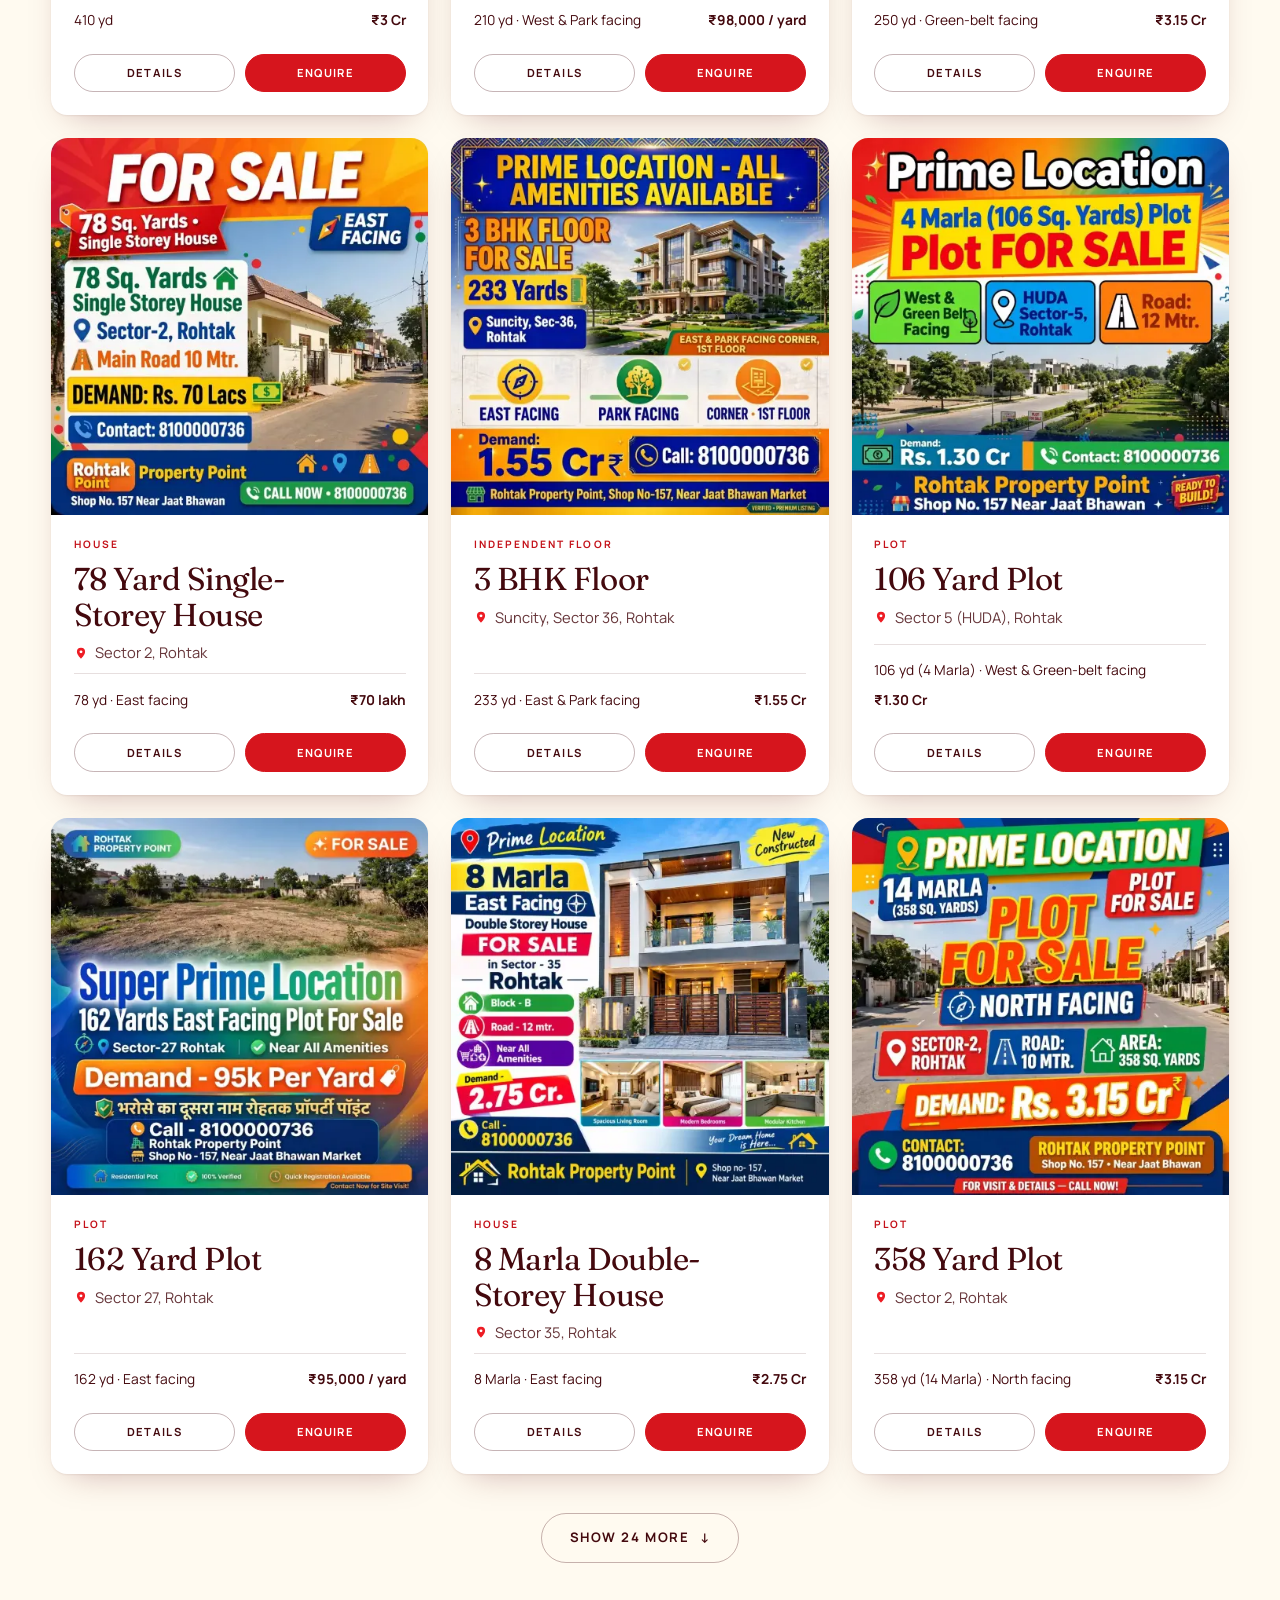
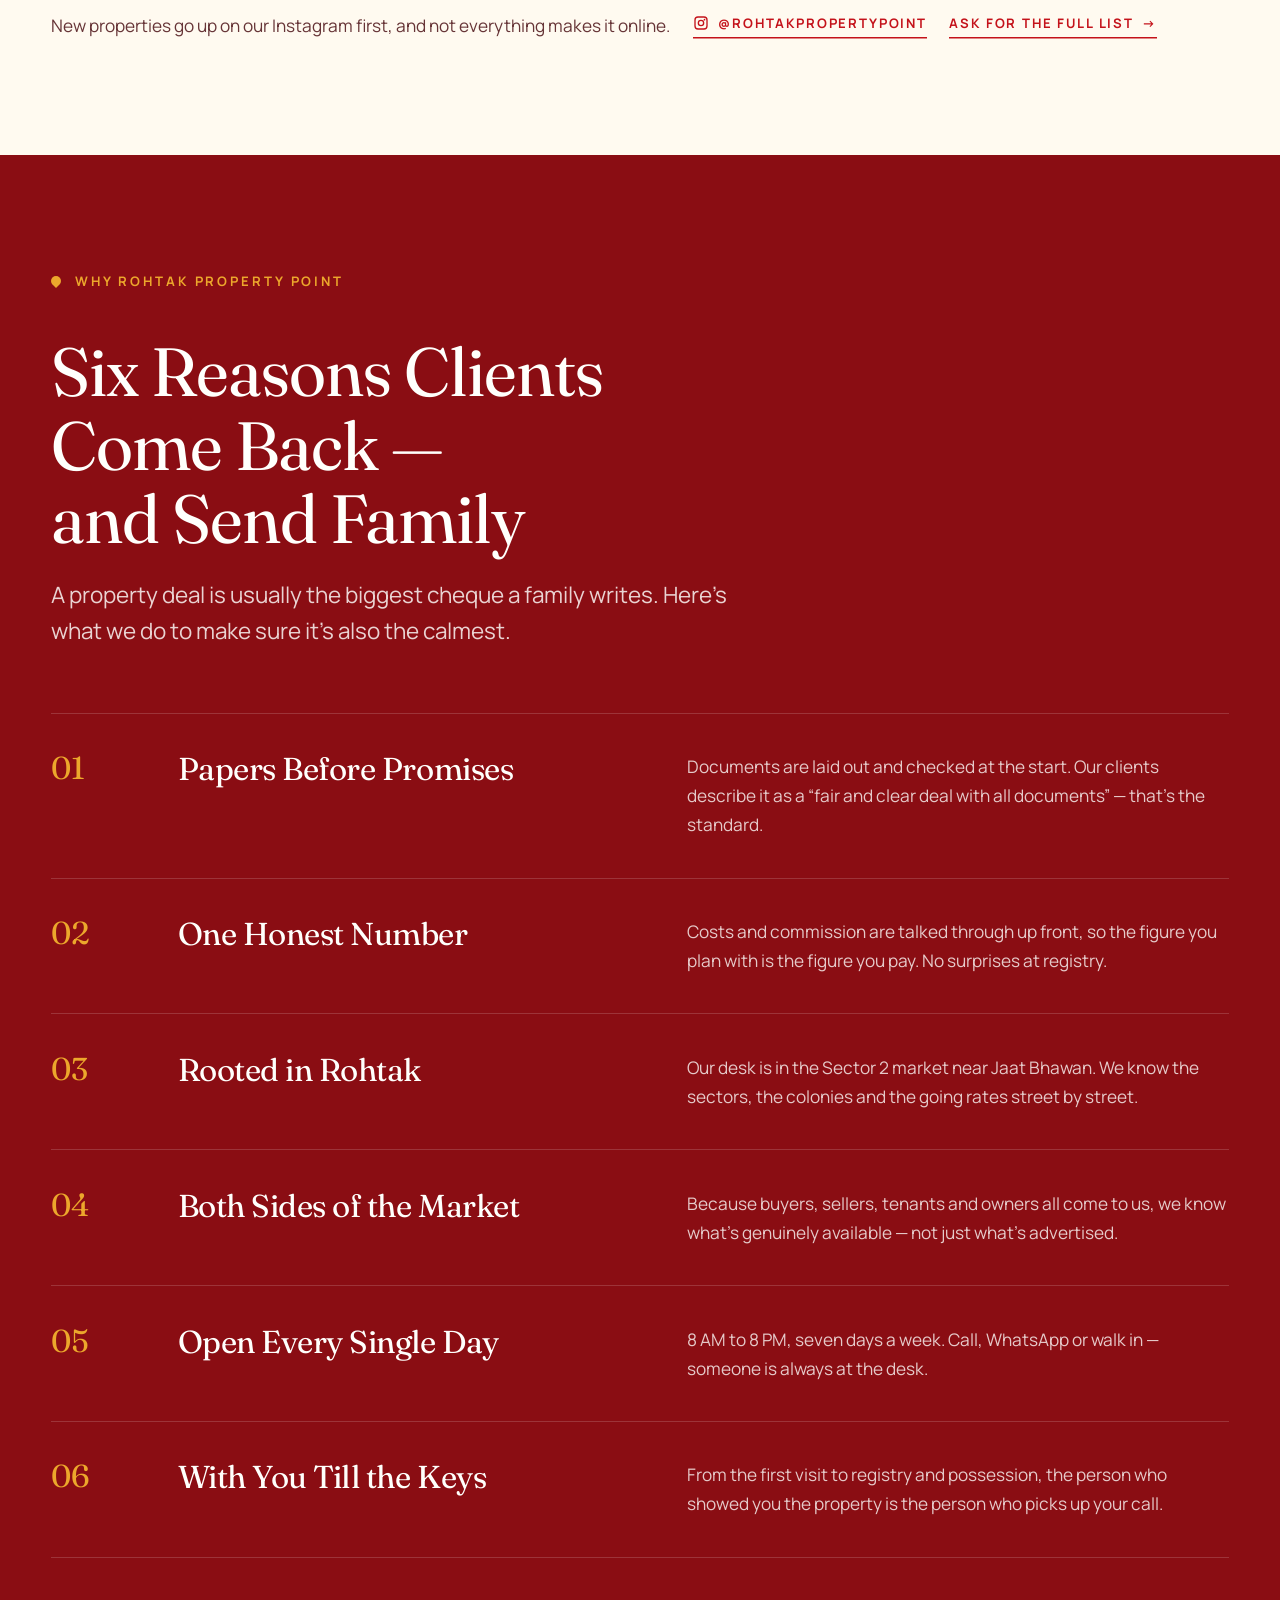
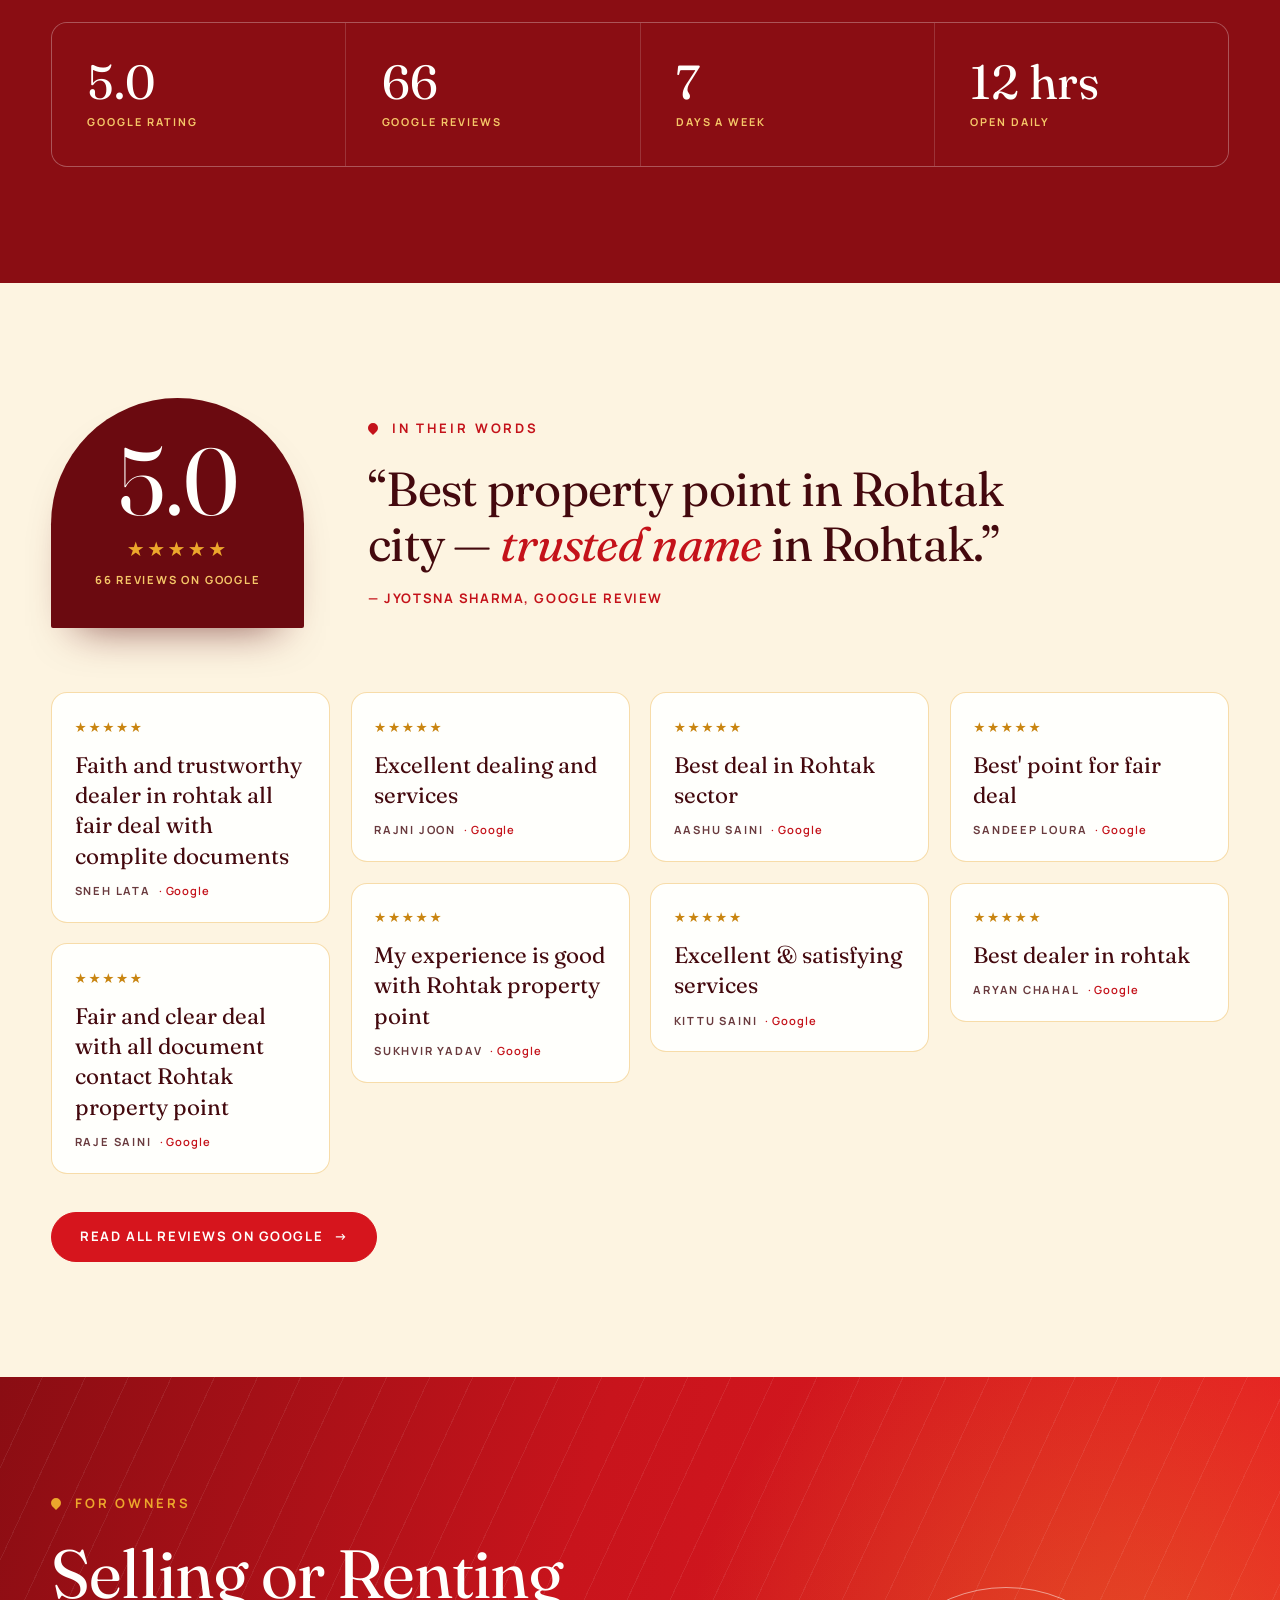
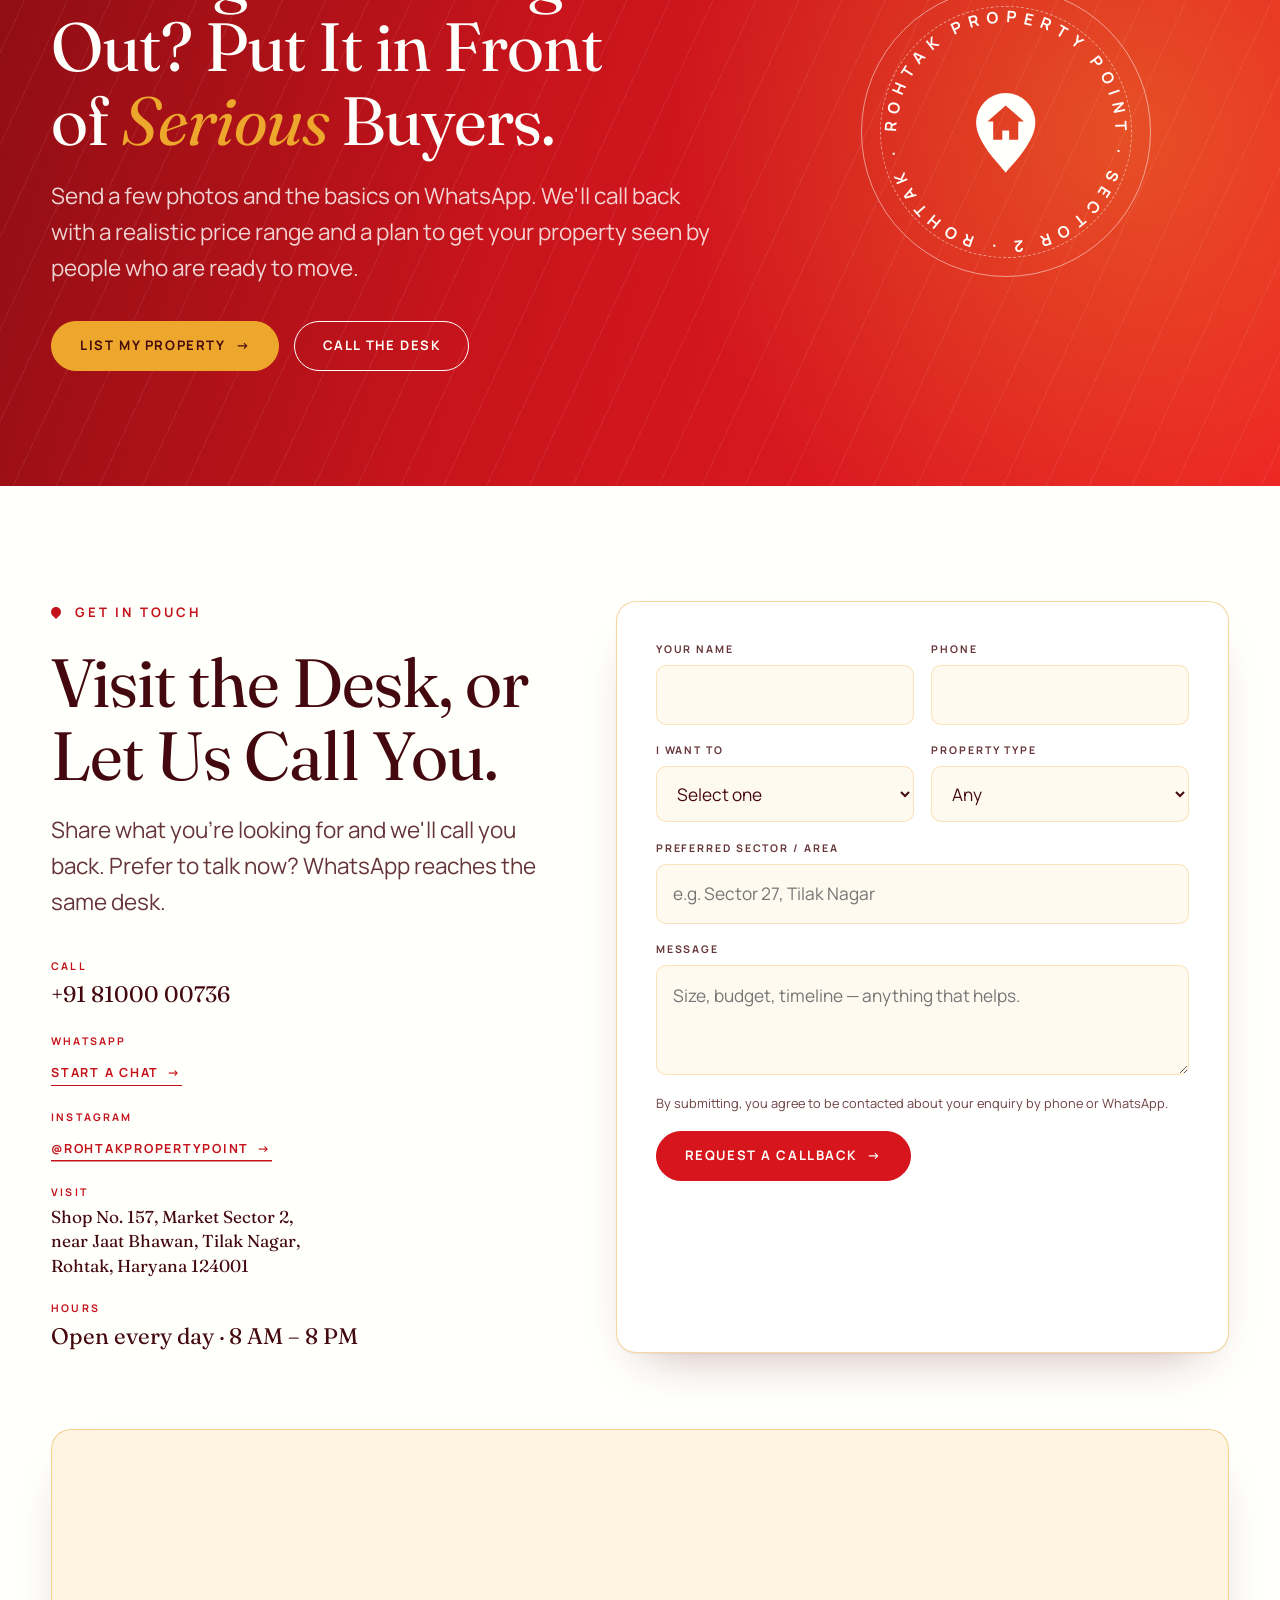
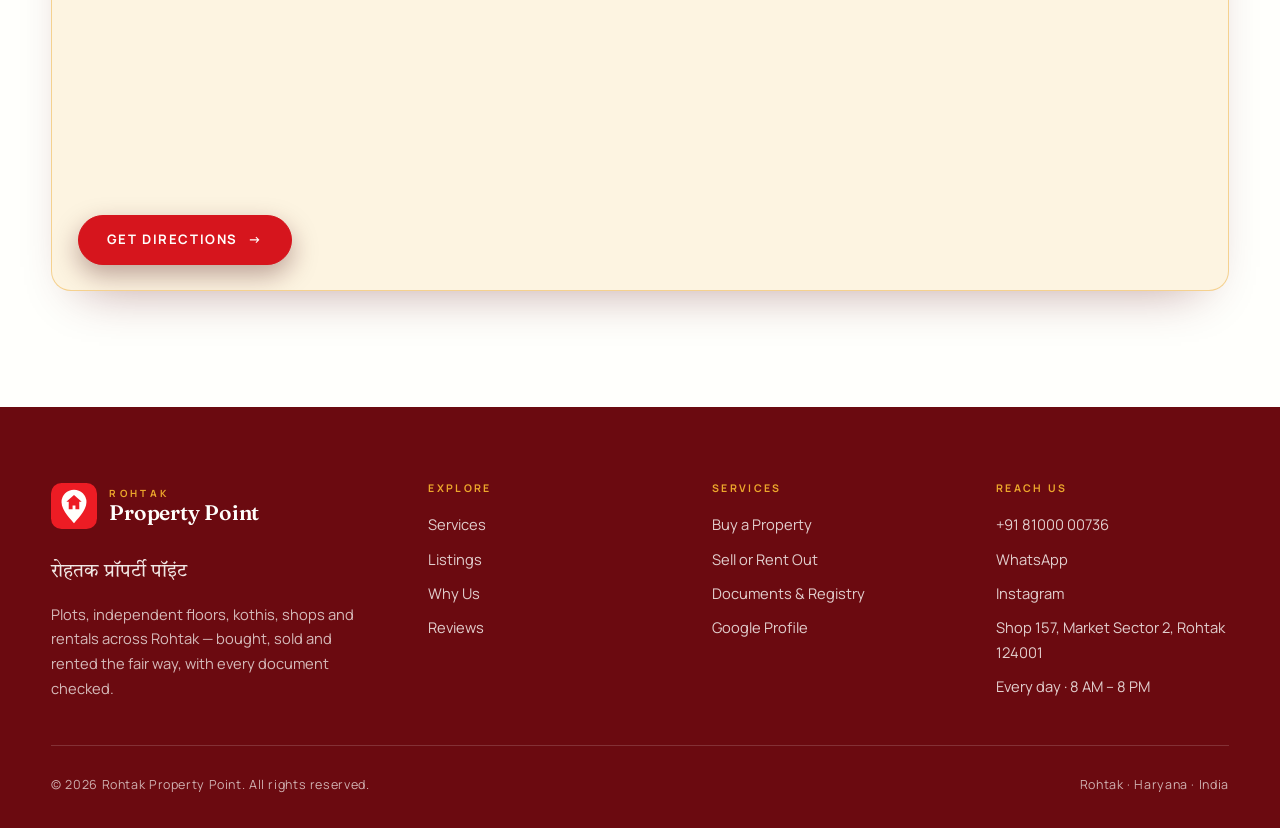
==== commit adcea2f0: "Target Rohtak property searches: meta, schema, sitemap, listing alts Co-Authored-By: Claude Opus 5.5" ====
--- a/index.html
+++ b/index.html
@@ -1,17 +1,28 @@
 <!DOCTYPE html>
-<html lang="en">
+<html lang="en-IN">
 <head>
 <meta charset="utf-8">
 <meta name="viewport" content="width=device-width, initial-scale=1">
-<title>Rohtak Property Point — Plots, Floors, Kothis &amp; Shops in Rohtak</title>
-<meta name="description" content="Rohtak Property Point — real estate agent in Sector 2, Rohtak. Buy, sell or rent plots, independent floors, kothis and shops with every document checked. Rated 5.0 on Google. Call 81000 00736.">
+<title>Property Dealer in Rohtak, Sector 2 | Rohtak Property Point</title>
+<meta name="description" content="Property dealer in Market Sector 2, Rohtak. Buy, sell or rent plots, independent floors, kothis and shops with every paper checked. Call 81000 00736.">
+<meta name="robots" content="index, follow, max-image-preview:large">
+<link rel="canonical" href="https://zeus-shourya.github.io/rohtak-property-point/">
 <meta name="theme-color" content="#ED1C24">
 
 <meta property="og:type" content="website">
-<meta property="og:title" content="Rohtak Property Point">
-<meta property="og:description" content="The right property in Rohtak, the fair way. Call 81000 00736.">
+<meta property="og:site_name" content="Rohtak Property Point">
+<meta property="og:locale" content="en_IN">
+<meta property="og:title" content="Property Dealer in Rohtak | Rohtak Property Point">
+<meta property="og:description" content="Plots, independent floors, kothis, shops and rentals across Rohtak, bought, sold and rented the fair way from our desk in Market Sector 2. Call 81000 00736.">
+<meta property="og:url" content="https://zeus-shourya.github.io/rohtak-property-point/">
 <meta property="og:image" content="https://zeus-shourya.github.io/rohtak-property-point/assets/img/hero-building.jpg">
-<meta property="og:url" content="https://zeus-shourya.github.io/rohtak-property-point/">
+<meta property="og:image:width" content="960">
+<meta property="og:image:height" content="1180">
+<meta property="og:image:alt" content="The Rohtak Property Point office in Market Sector 2, near Jaat Bhawan, Rohtak">
+<meta name="twitter:card" content="summary_large_image">
+<meta name="twitter:title" content="Property Dealer in Rohtak | Rohtak Property Point">
+<meta name="twitter:description" content="Plots, independent floors, kothis, shops and rentals across Rohtak, bought, sold and rented the fair way from our desk in Market Sector 2. Call 81000 00736.">
+<meta name="twitter:image" content="https://zeus-shourya.github.io/rohtak-property-point/assets/img/hero-building.jpg">
 
 <link rel="icon" href="assets/img/favicon.svg?v=3" type="image/svg+xml">
 <link rel="apple-touch-icon" href="assets/img/logo-mark.svg?v=3">
@@ -27,31 +38,69 @@
 <script src="assets/js/config.js" defer></script>
 <script src="assets/js/site.js" defer></script>
 
+<!-- Business + site. The listings are added as a separate ItemList block by
+     assets/js/site.js, built from the same config.js data that renders them. -->
 <script type="application/ld+json">
 {
   "@context": "https://schema.org",
-  "@type": "RealEstateAgent",
-  "name": "Rohtak Property Point",
-  "alternateName": "रोहतक प्रॉपर्टी पॉइंट",
-  "telephone": "+91-8100000736",
-  "address": {
-    "@type": "PostalAddress",
-    "streetAddress": "Shop No. 157, Market Sector 2, near Jaat Bhawan, Tilak Nagar",
-    "addressLocality": "Rohtak",
-    "addressRegion": "Haryana",
-    "postalCode": "124001",
-    "addressCountry": "IN"
-  },
-  "openingHoursSpecification": [{
-    "@type": "OpeningHoursSpecification",
-    "dayOfWeek": ["Monday","Tuesday","Wednesday","Thursday","Friday","Saturday","Sunday"],
-    "opens": "08:00",
-    "closes": "20:00"
-  }],
-  "areaServed": "Rohtak, Haryana",
-  "sameAs": [
-    "https://www.instagram.com/rohtakpropertypoint/",
-    "https://share.google/cFkKcSjOGlK5zalMN"
+  "@graph": [
+    {
+      "@type": "RealEstateAgent",
+      "@id": "https://zeus-shourya.github.io/rohtak-property-point/#business",
+      "name": "Rohtak Property Point",
+      "alternateName": "रोहतक प्रॉपर्टी पॉइंट",
+      "description": "Property dealer and real estate agent in Market Sector 2, Rohtak. Plots, independent floors, kothis, shops and rentals across Rohtak, bought, sold and rented with every document checked.",
+      "url": "https://zeus-shourya.github.io/rohtak-property-point/",
+      "logo": "https://zeus-shourya.github.io/rohtak-property-point/assets/img/logo-mark.svg",
+      "image": "https://zeus-shourya.github.io/rohtak-property-point/assets/img/hero-building.jpg",
+      "telephone": "+91-8100000736",
+      "address": {
+        "@type": "PostalAddress",
+        "streetAddress": "Shop No. 157, Market Sector 2, near Jaat Bhawan, Tilak Nagar",
+        "addressLocality": "Rohtak",
+        "addressRegion": "Haryana",
+        "postalCode": "124001",
+        "addressCountry": "IN"
+      },
+      "openingHoursSpecification": [{
+        "@type": "OpeningHoursSpecification",
+        "dayOfWeek": ["Monday","Tuesday","Wednesday","Thursday","Friday","Saturday","Sunday"],
+        "opens": "08:00",
+        "closes": "20:00"
+      }],
+      "areaServed": {
+        "@type": "City",
+        "name": "Rohtak",
+        "containedInPlace": { "@type": "State", "name": "Haryana" }
+      },
+      "sameAs": [
+        "https://www.instagram.com/rohtakpropertypoint/",
+        "https://share.google/cFkKcSjOGlK5zalMN"
+      ]
+    },
+    {
+      "@type": "WebSite",
+      "@id": "https://zeus-shourya.github.io/rohtak-property-point/#website",
+      "url": "https://zeus-shourya.github.io/rohtak-property-point/",
+      "name": "Rohtak Property Point",
+      "inLanguage": "en-IN",
+      "publisher": { "@id": "https://zeus-shourya.github.io/rohtak-property-point/#business" }
+    },
+    {
+      "@type": "WebPage",
+      "@id": "https://zeus-shourya.github.io/rohtak-property-point/#webpage",
+      "url": "https://zeus-shourya.github.io/rohtak-property-point/",
+      "name": "Property Dealer in Rohtak, Sector 2 | Rohtak Property Point",
+      "inLanguage": "en-IN",
+      "isPartOf": { "@id": "https://zeus-shourya.github.io/rohtak-property-point/#website" },
+      "about": { "@id": "https://zeus-shourya.github.io/rohtak-property-point/#business" },
+      "primaryImageOfPage": {
+        "@type": "ImageObject",
+        "url": "https://zeus-shourya.github.io/rohtak-property-point/assets/img/hero-building.jpg",
+        "width": 960,
+        "height": 1180
+      }
+    }
   ]
 }
 </script>
@@ -118,7 +167,7 @@
   <div class="hero__bg">
     <div class="hero__photo">
       <img src="assets/img/hero-building.jpg" width="960" height="1180" fetchpriority="high" decoding="async"
-           alt="The Rohtak Property Point office, lit up at night, with the sign at the gate: Rohtak Property Point, shop near Jaat Bhawan Market, Rohtak">
+           alt="The Rohtak Property Point office in Market Sector 2, Rohtak, lit up at night, with the sign at the gate: Rohtak Property Point, shop near Jaat Bhawan Market">
     </div>
   </div>
 
@@ -128,7 +177,7 @@
   </p>
 
   <div class="hero__in">
-    <p class="eyebrow" data-reveal>Real Estate Agent · Sector 2, Rohtak</p>
+    <p class="eyebrow" data-reveal>Property Dealer · Sector 2, Rohtak</p>
     <h1 data-reveal style="--d:90ms">The best investment on earth is <em>earth.</em></h1>
     <p class="hero__sub" data-reveal style="--d:200ms">
       Plots, independent floors, kothis, shops and rentals across Rohtak — bought, sold
@@ -247,7 +296,7 @@
     <div class="services__top">
       <div>
         <p class="eyebrow" data-reveal>What We Do</p>
-        <h2 data-reveal style="--d:80ms">Buy, Sell or Rent — <span class="script">Handled</span> End to End</h2>
+        <h2 data-reveal style="--d:80ms">Buy, Sell or Rent in Rohtak — <span class="script">Handled</span> End to End</h2>
       </div>
       <p class="lede" data-reveal style="--d:180ms">
         Whether it's your first plot, a family kothi, a shop in the market or a floor to rent,
@@ -320,7 +369,7 @@
 
     <div class="listings__head">
       <div>
-        <p class="eyebrow" data-reveal>Current Listings</p>
+        <p class="eyebrow" data-reveal>Property Listings in Rohtak</p>
         <h2 data-reveal style="--d:80ms">On Our Desk<br>Right <span class="script">Now</span></h2>
       </div>
       <div class="filters" id="filters" data-reveal style="--d:160ms" role="group" aria-label="Filter listings"></div>
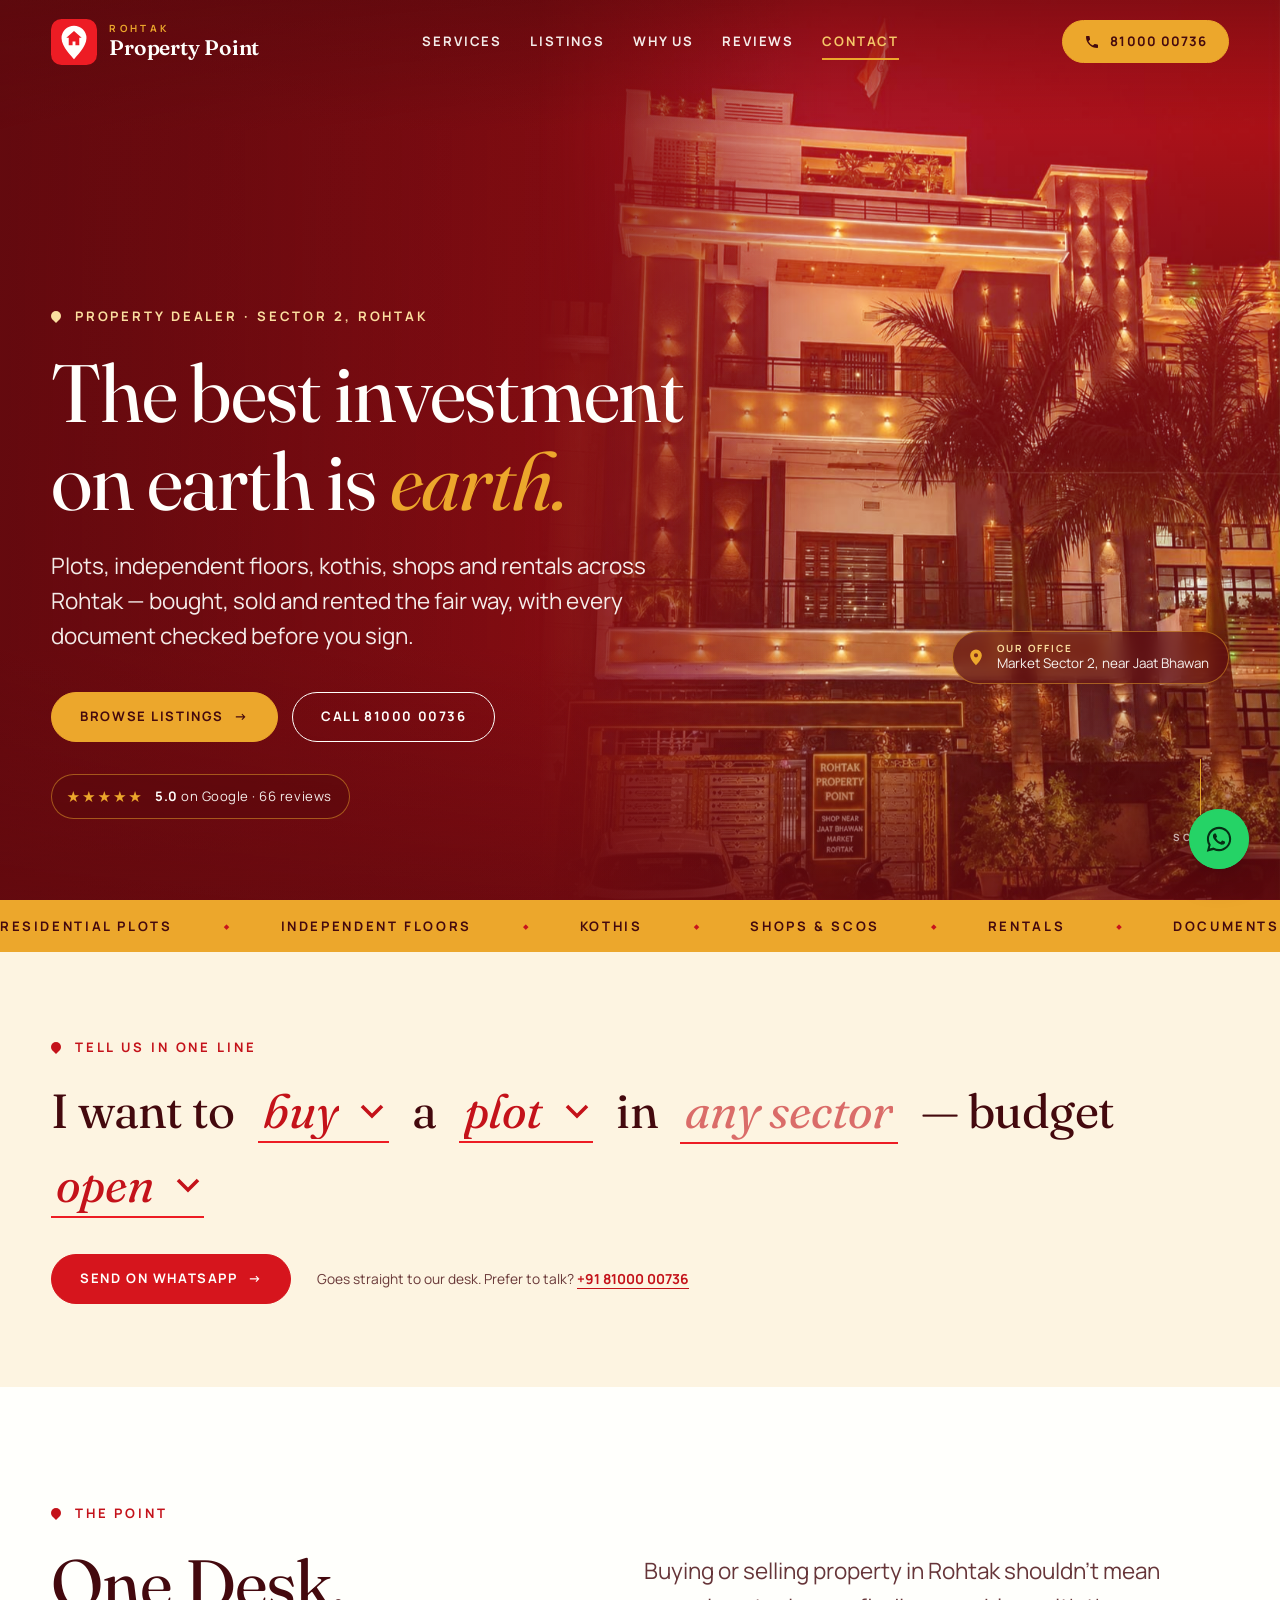
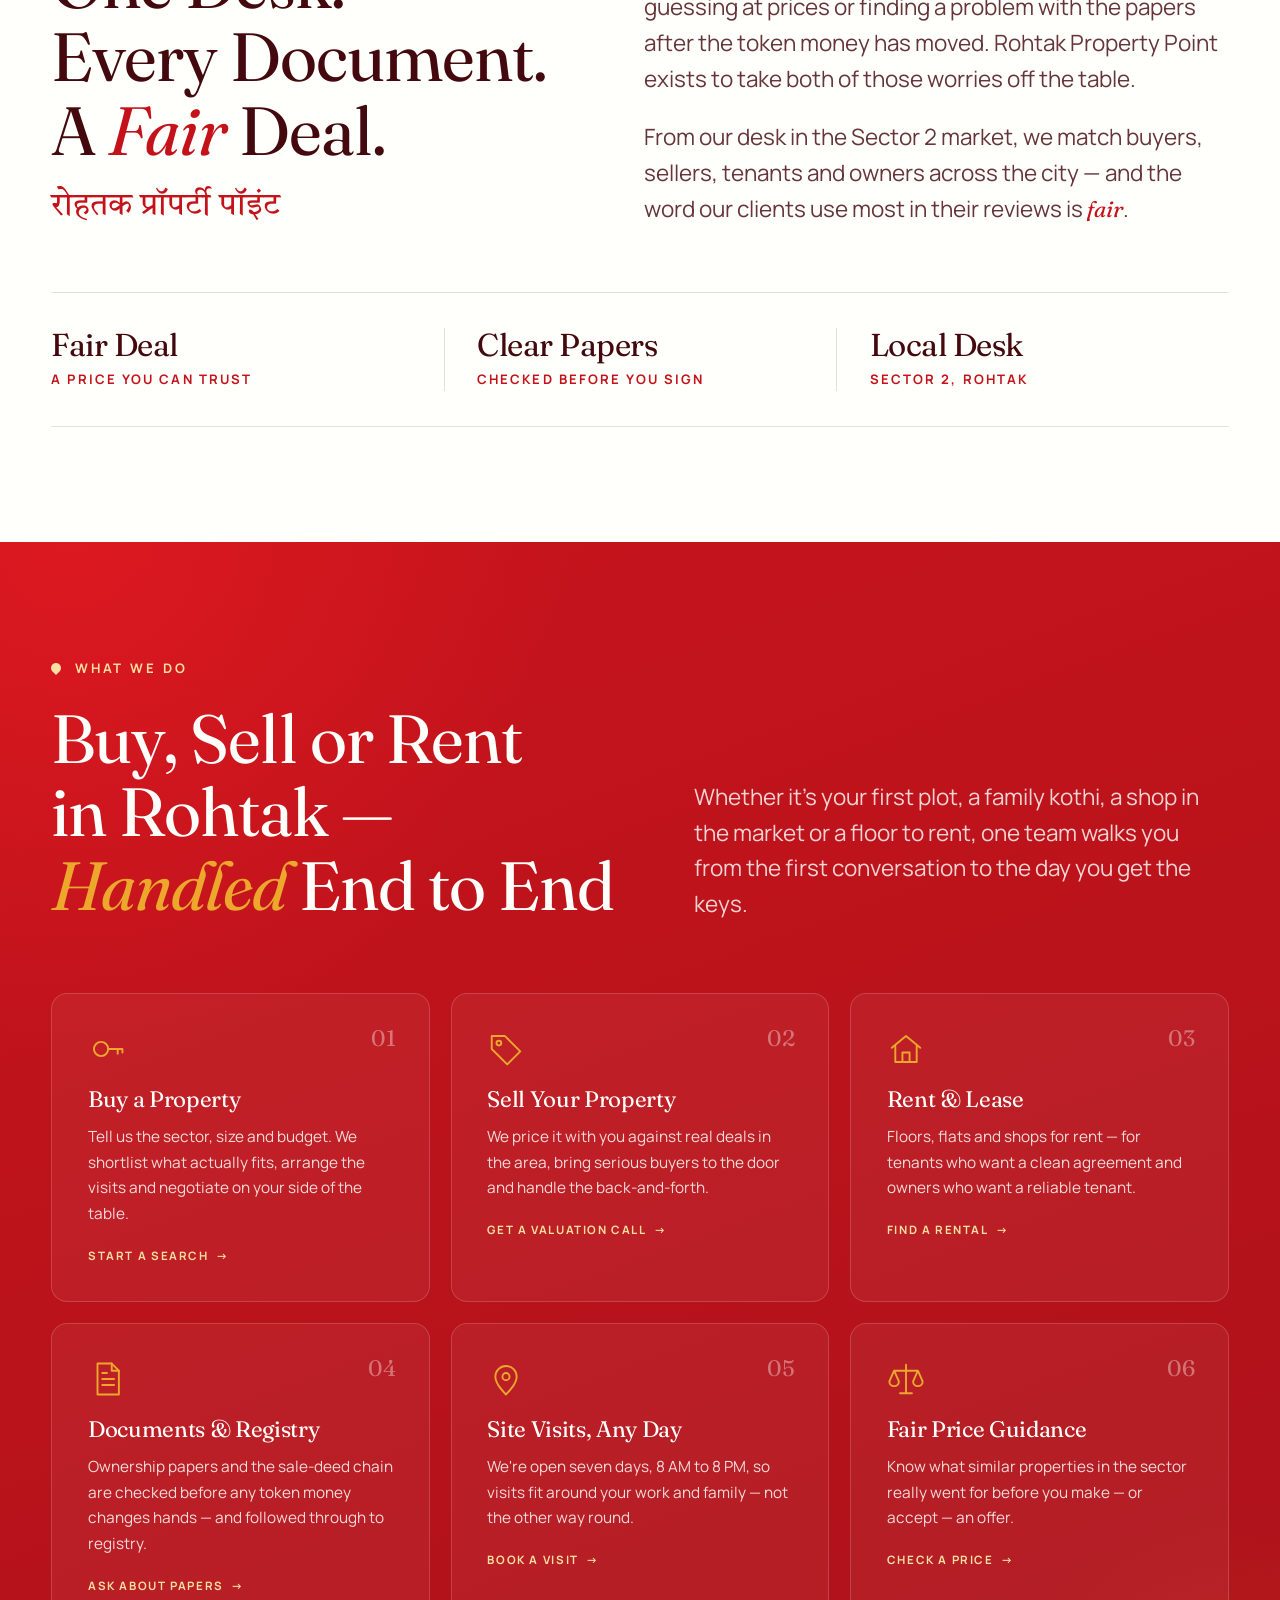
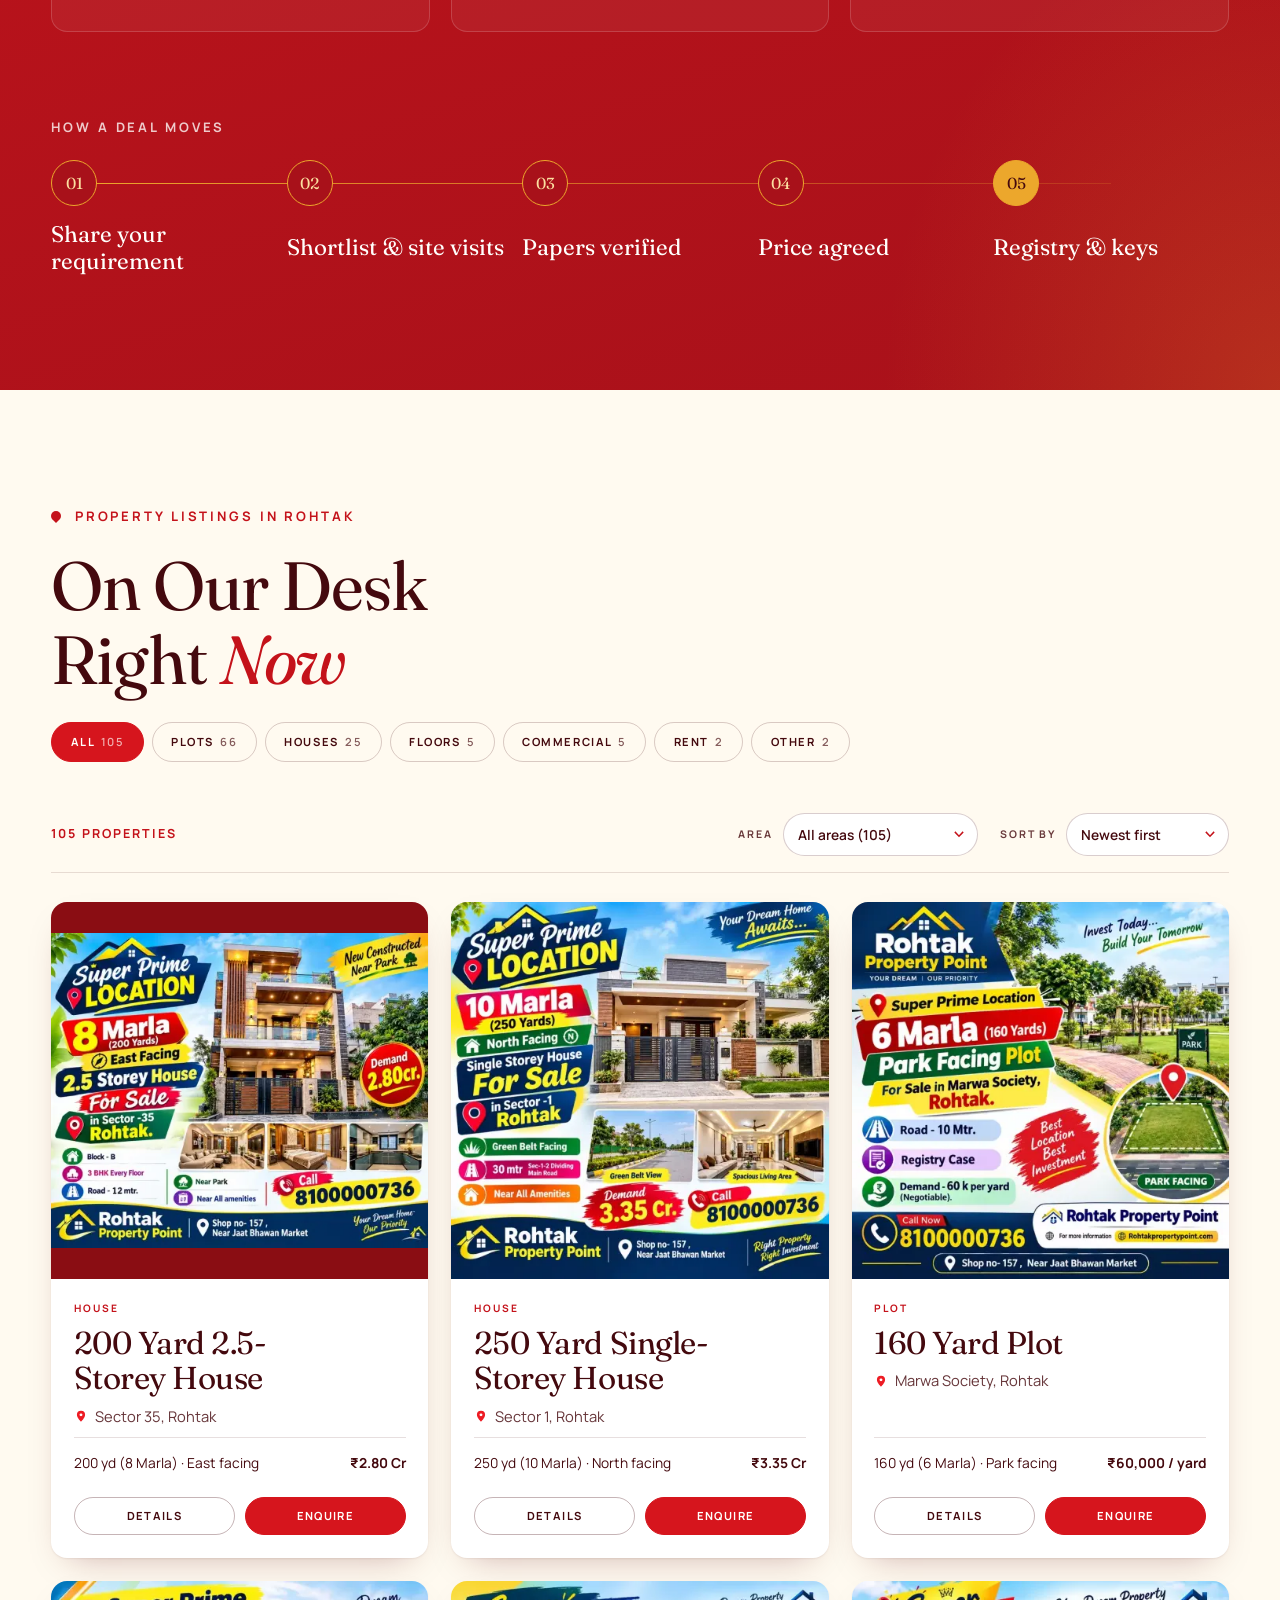
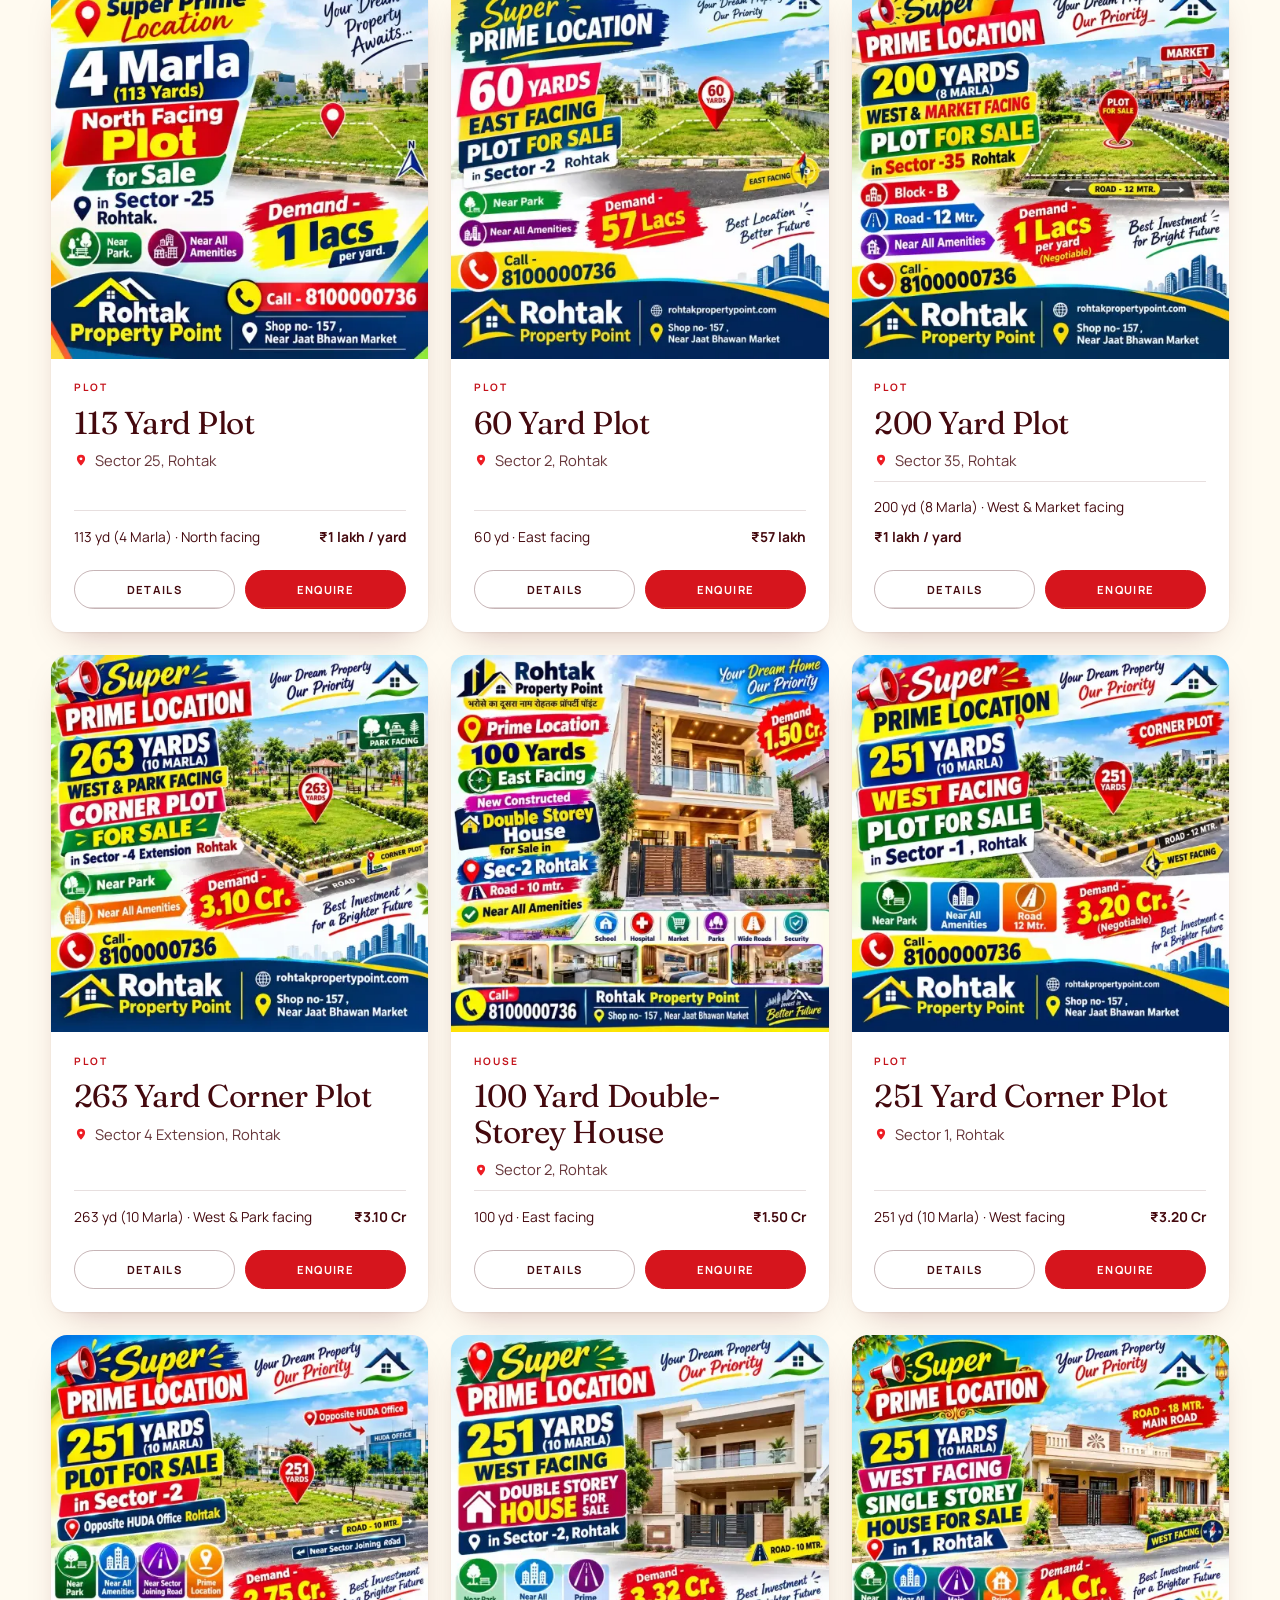
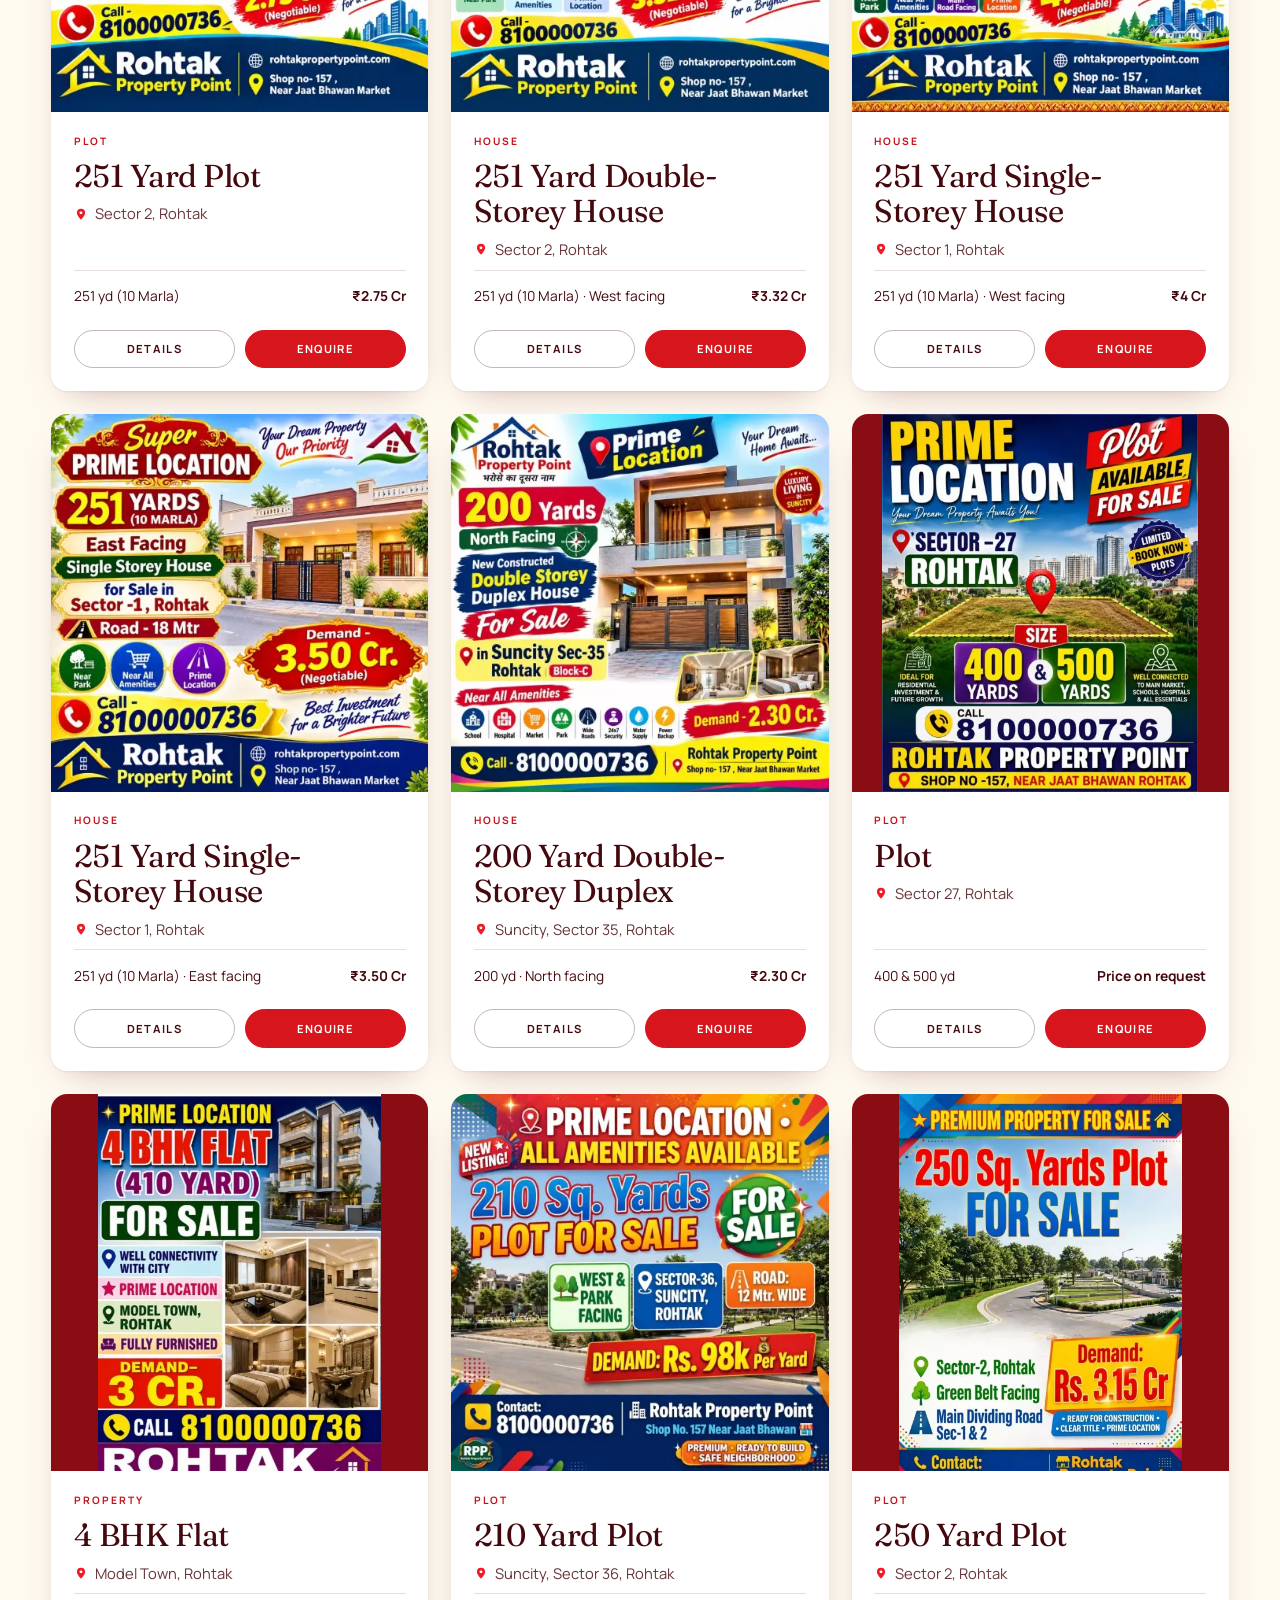
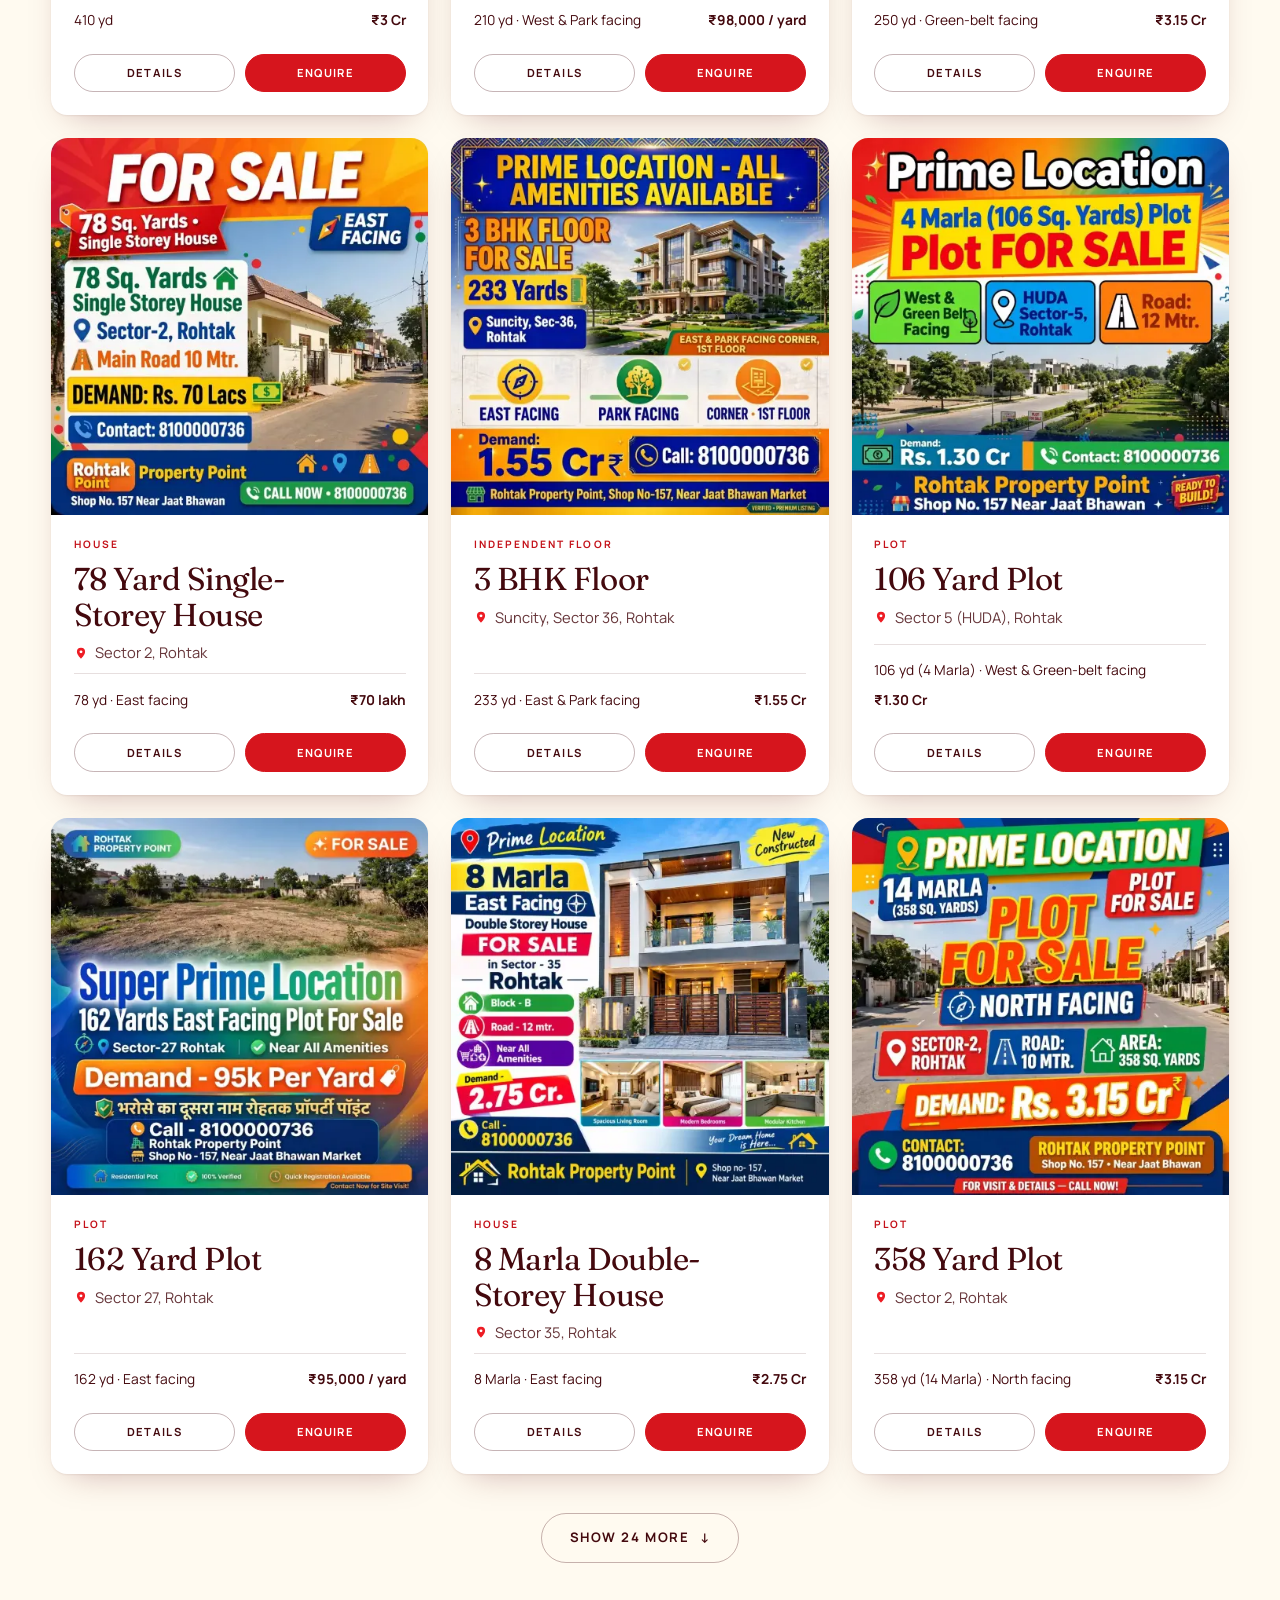
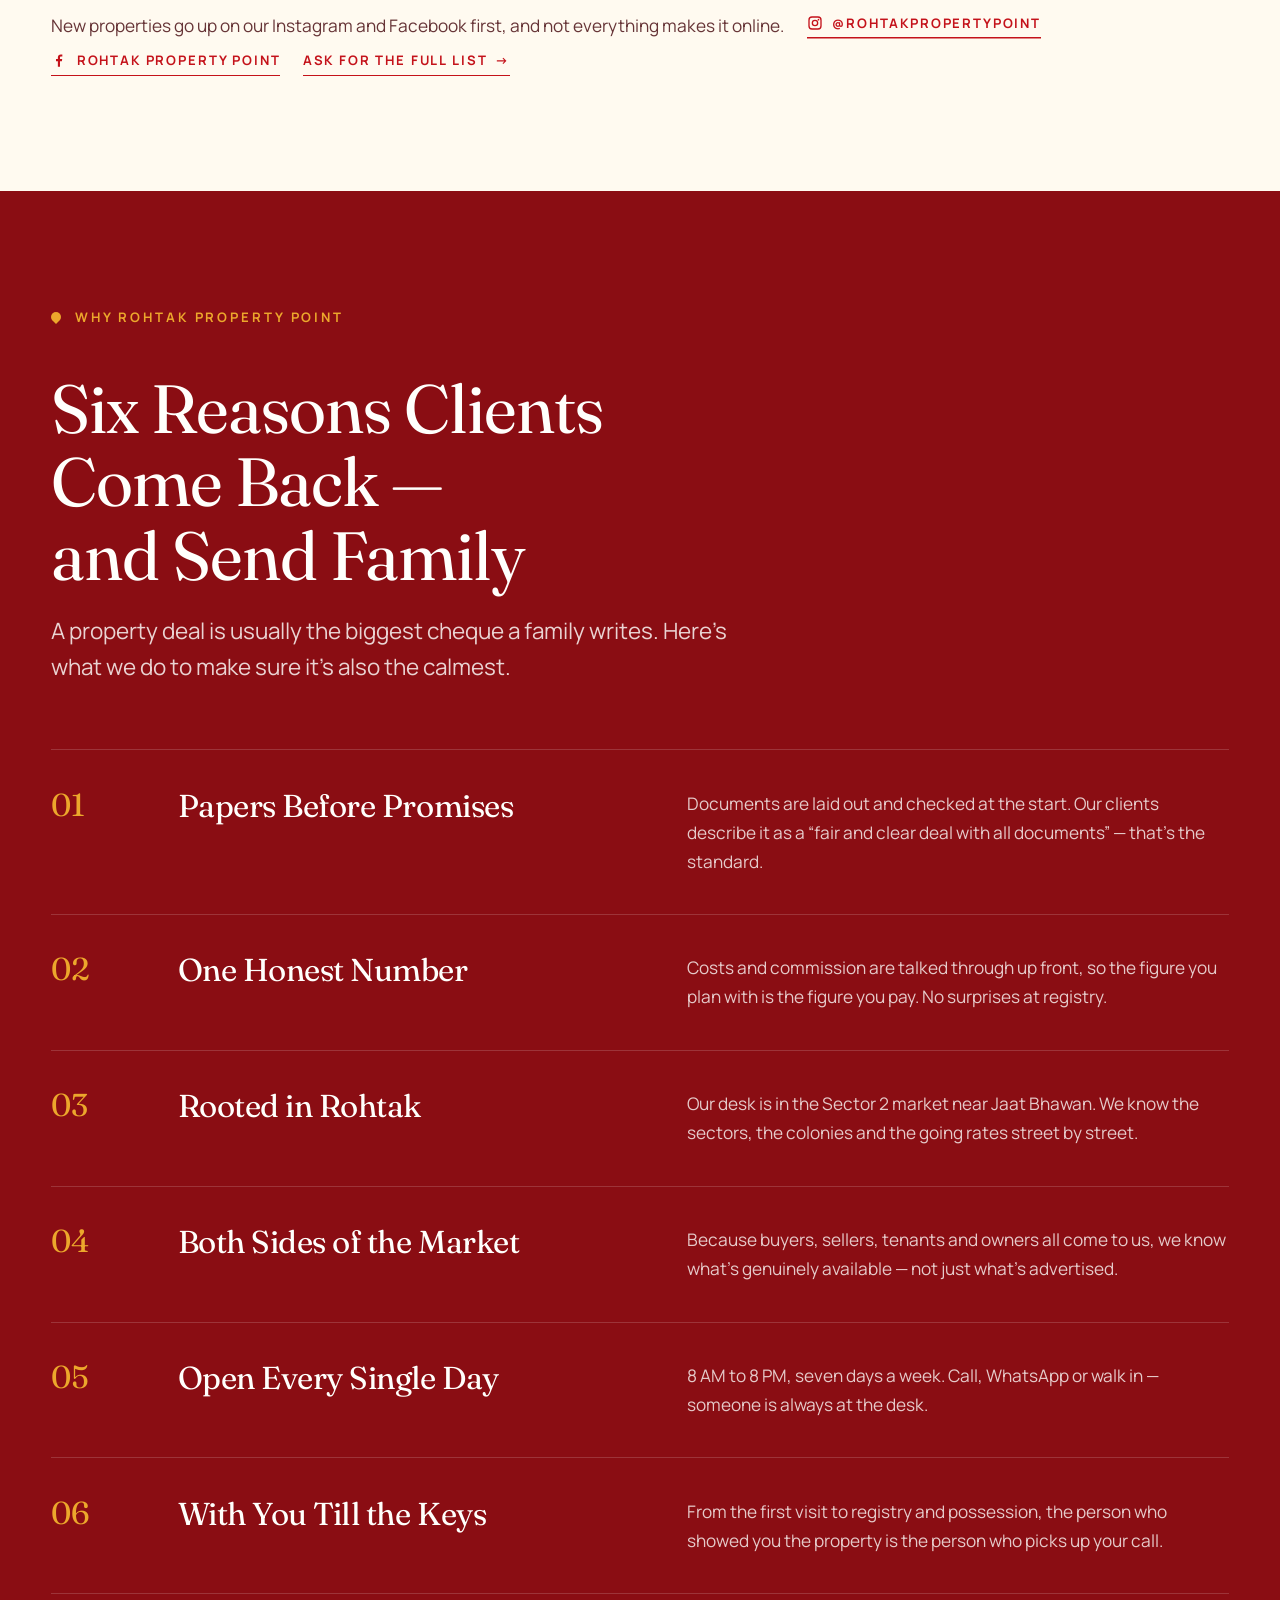
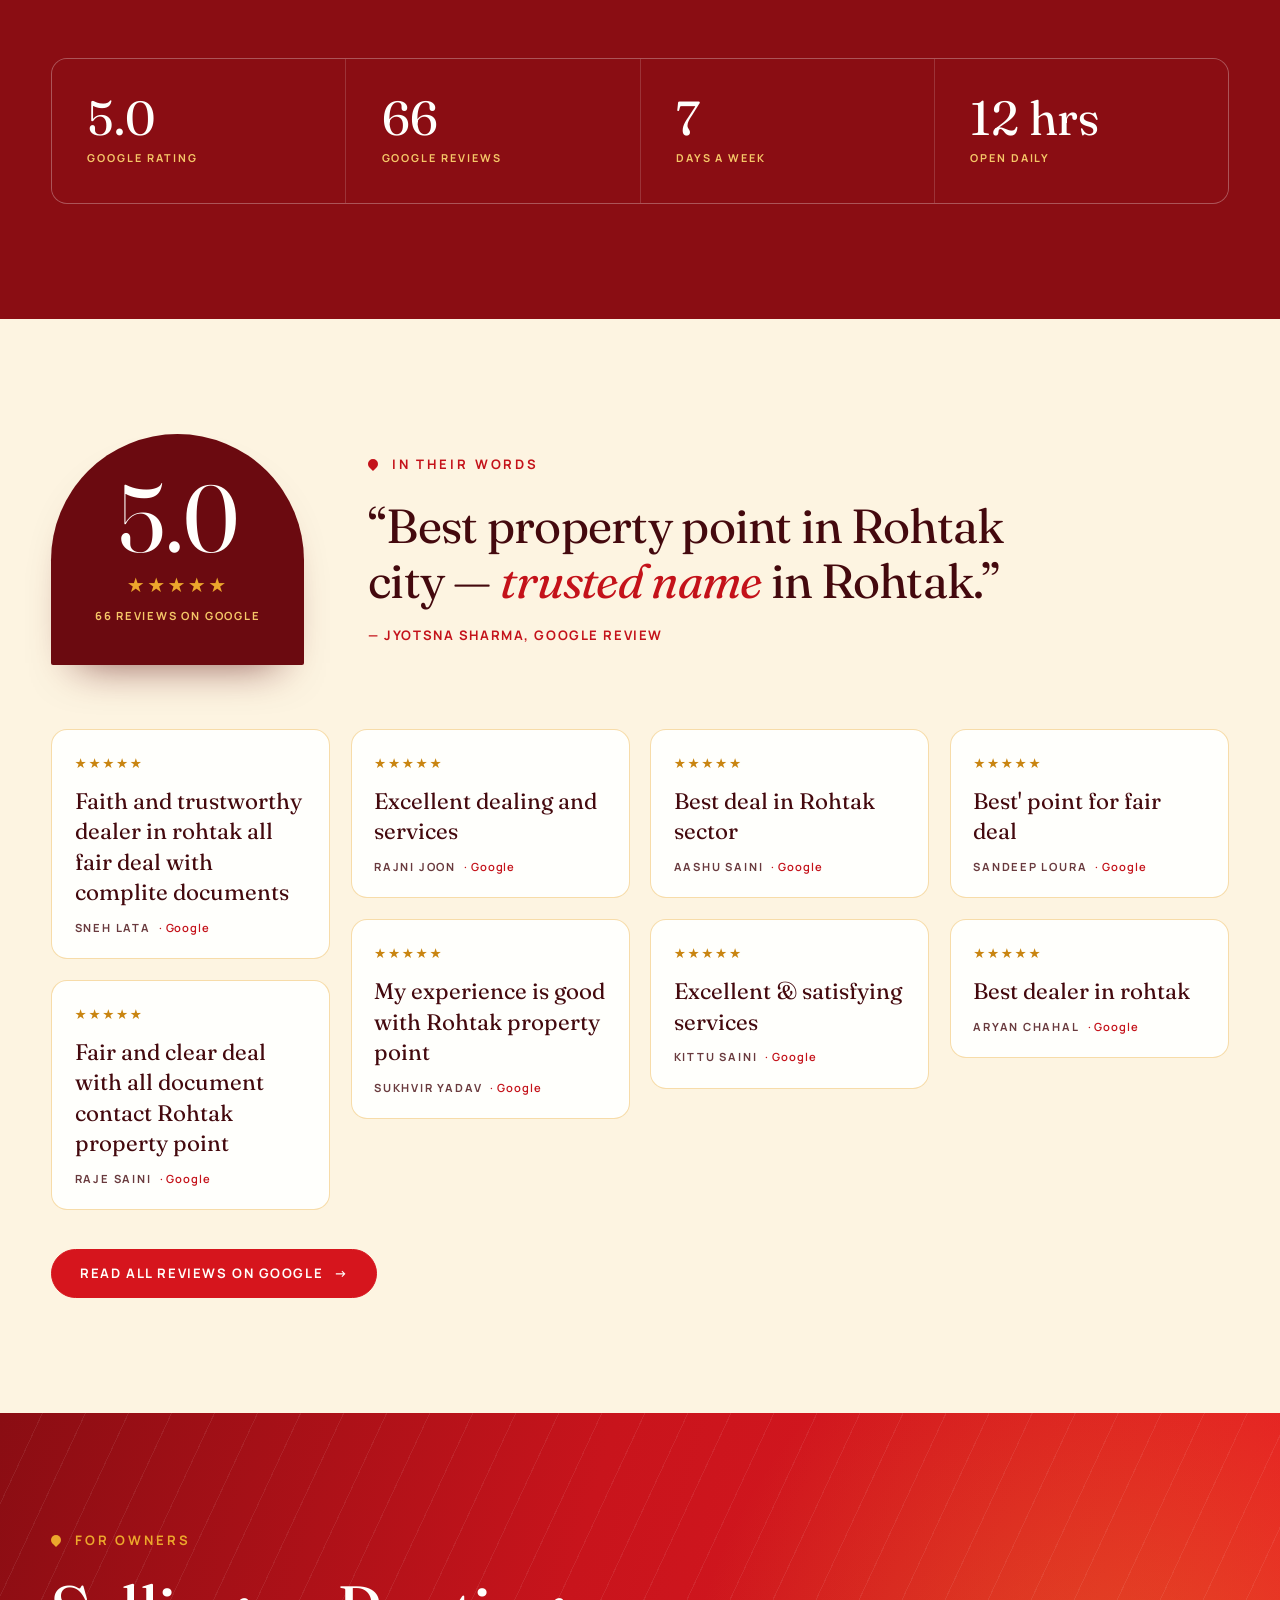
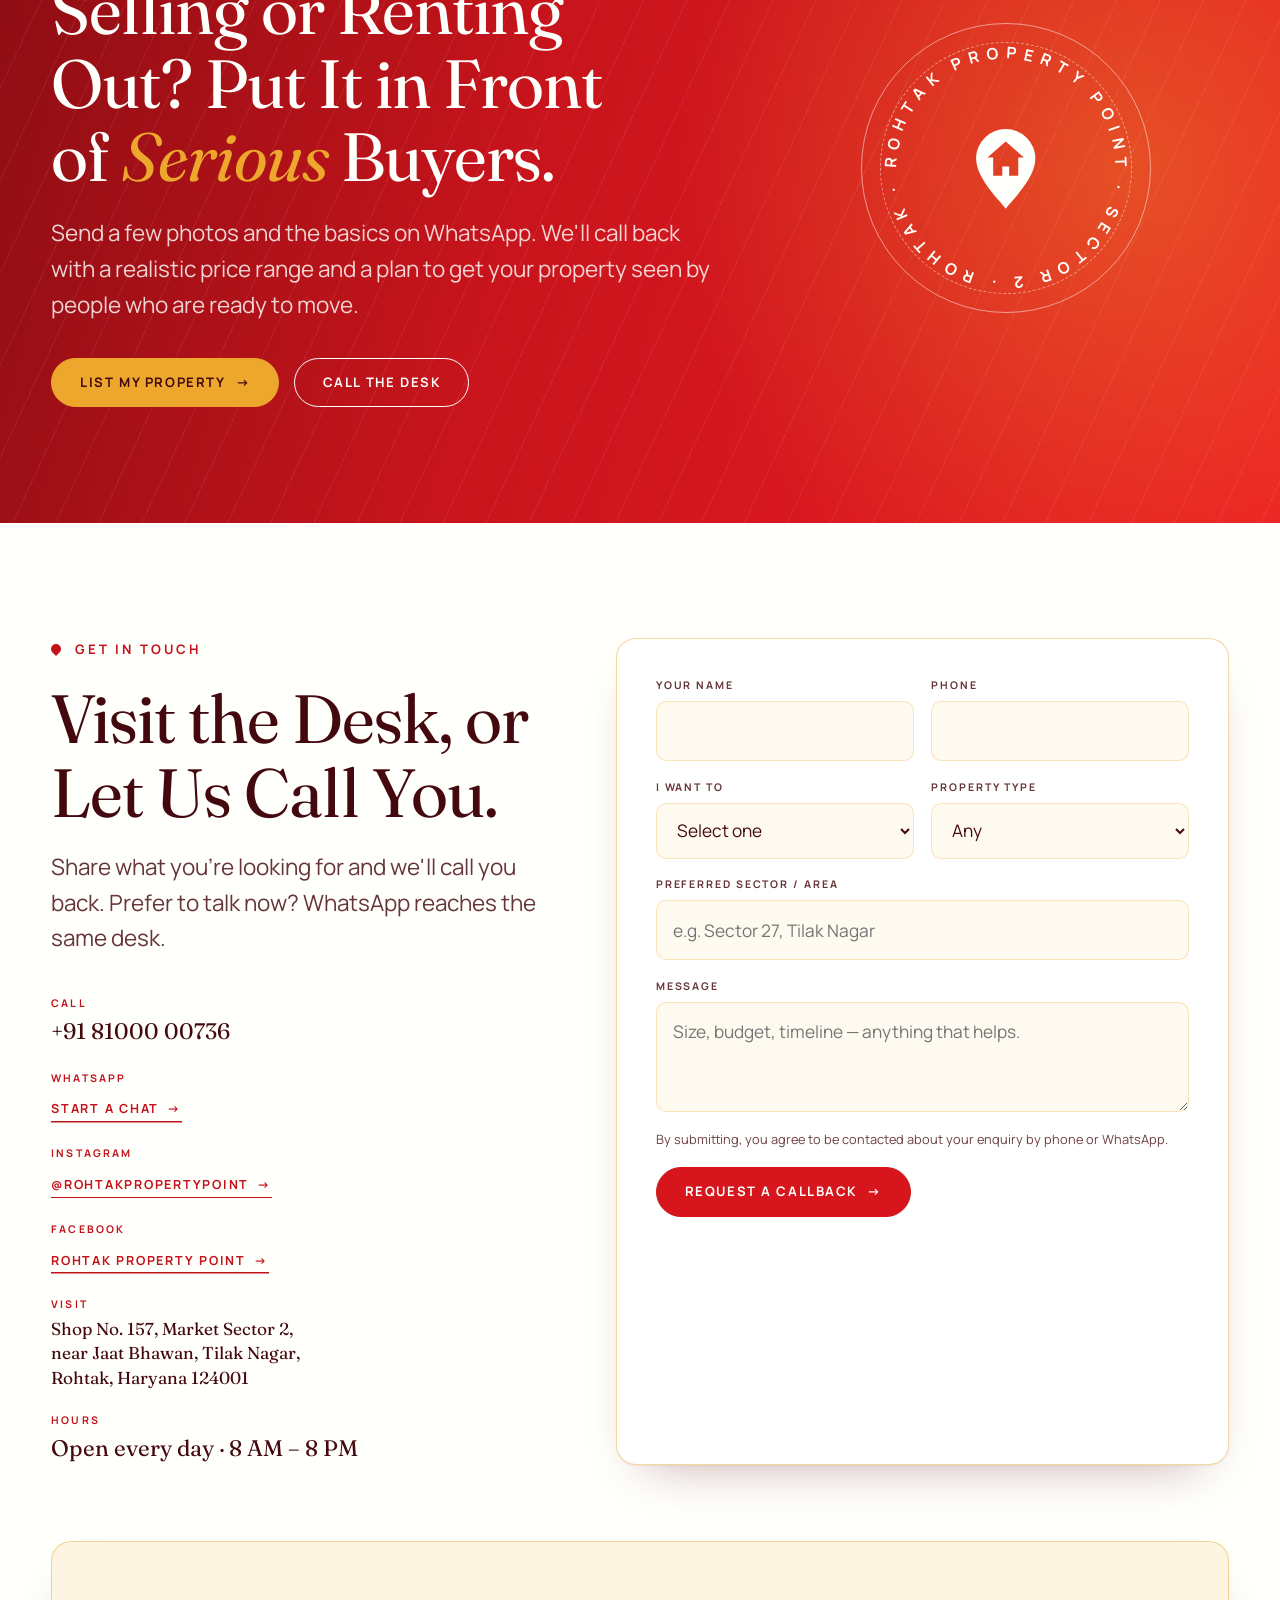
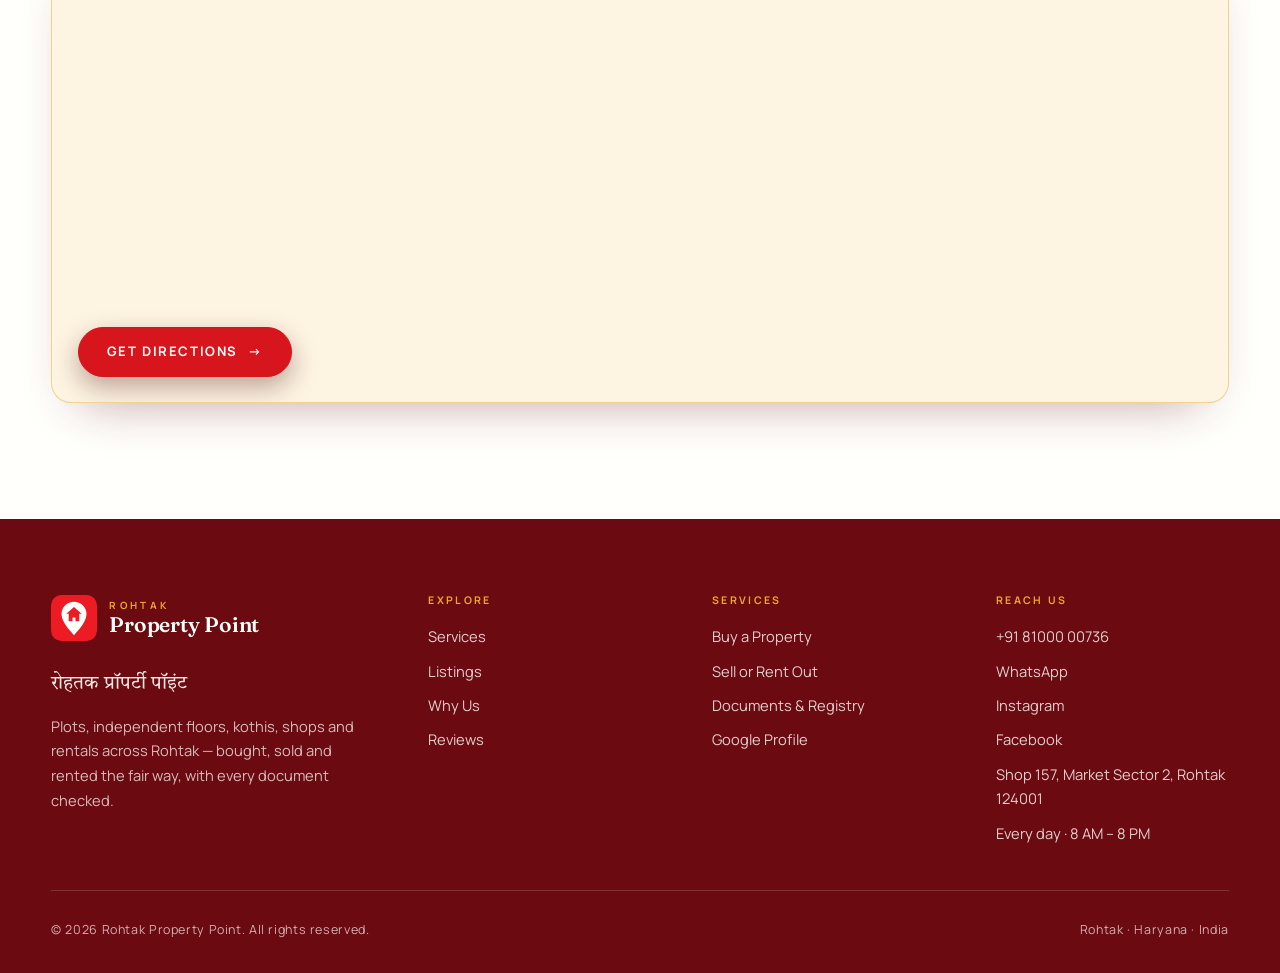
==== commit 6cc22644: "Add the Facebook page to the site Link to facebook.com/rohtak.propertypoint in the contact block, fo" ====
--- a/index.html
+++ b/index.html
@@ -75,6 +75,7 @@
       },
       "sameAs": [
         "https://www.instagram.com/rohtakpropertypoint/",
+        "https://www.facebook.com/rohtak.propertypoint/",
         "https://share.google/cFkKcSjOGlK5zalMN"
       ]
     },
@@ -156,6 +157,7 @@
     <a class="btn btn--amber js-phone-href" href="tel:+918100000736">Call 81000 00736</a>
     <a class="link-u" data-wa href="#">Chat on WhatsApp</a>
     <a class="link-u" data-ig href="https://www.instagram.com/rohtakpropertypoint/" target="_blank" rel="noopener">Follow on Instagram</a>
+    <a class="link-u" data-fb href="https://www.facebook.com/rohtak.propertypoint/" target="_blank" rel="noopener">Follow on Facebook</a>
     <p class="drawer__hi" lang="hi">रोहतक प्रॉपर्टी पॉइंट</p>
   </div>
 </div>
@@ -396,8 +398,9 @@
     <p class="lgrid__empty" id="listingEmpty" hidden>Nothing in this category on the website right now — new properties come in every week. <a data-wa href="#">Ask us on WhatsApp</a>.</p>
 
     <p class="listings__more" data-reveal>
-      New properties go up on our Instagram first, and not everything makes it online.
+      New properties go up on our Instagram and Facebook first, and not everything makes it online.
       <a class="link-u" data-ig href="https://www.instagram.com/rohtakpropertypoint/" target="_blank" rel="noopener"><svg class="ico-ig" viewBox="0 0 24 24" aria-hidden="true"><path fill-rule="evenodd" d="M7.5 2h9A5.5 5.5 0 0 1 22 7.5v9a5.5 5.5 0 0 1-5.5 5.5h-9A5.5 5.5 0 0 1 2 16.5v-9A5.5 5.5 0 0 1 7.5 2Zm0 2A3.5 3.5 0 0 0 4 7.5v9A3.5 3.5 0 0 0 7.5 20h9a3.5 3.5 0 0 0 3.5-3.5v-9A3.5 3.5 0 0 0 16.5 4h-9ZM12 7a5 5 0 1 1 0 10 5 5 0 0 1 0-10Zm0 2a3 3 0 1 0 0 6 3 3 0 0 0 0-6Zm5.25-3.25a1.25 1.25 0 1 1 0 2.5 1.25 1.25 0 0 1 0-2.5Z"/></svg>@rohtakpropertypoint</a>
+      <a class="link-u" data-fb href="https://www.facebook.com/rohtak.propertypoint/" target="_blank" rel="noopener"><svg class="ico-ig" viewBox="0 0 24 24" aria-hidden="true"><path d="M13.5 22v-8.2h2.8l.5-3.3h-3.3V8.4c0-.95.4-1.7 1.8-1.7H17V3.8C16.6 3.7 15.7 3.6 14.7 3.6c-2.7 0-4.4 1.6-4.4 4.5v2.4H7.5v3.3h2.8V22h3.2Z"/></svg>Rohtak Property Point</a>
       <a class="link-u" data-wa-text="Hello Rohtak Property Point — please share your latest listings." href="#">Ask for the full list <span aria-hidden="true">→</span></a>
     </p>
   </div>
@@ -590,6 +593,10 @@
           <dd><a class="link-u" data-ig href="https://www.instagram.com/rohtakpropertypoint/" target="_blank" rel="noopener">@rohtakpropertypoint <span aria-hidden="true">→</span></a></dd>
         </div>
         <div>
+          <dt>Facebook</dt>
+          <dd><a class="link-u" data-fb href="https://www.facebook.com/rohtak.propertypoint/" target="_blank" rel="noopener">Rohtak Property Point <span aria-hidden="true">→</span></a></dd>
+        </div>
+        <div>
           <dt>Visit</dt>
           <dd class="contact__addr">Shop No. 157, Market Sector 2,<br>near Jaat Bhawan, Tilak Nagar,<br>Rohtak, Haryana 124001</dd>
         </div>
@@ -718,6 +725,7 @@
           <li><a class="js-phone-href js-phone-text" href="tel:+918100000736">+91 81000 00736</a></li>
           <li><a data-wa href="#">WhatsApp</a></li>
           <li><a data-ig href="https://www.instagram.com/rohtakpropertypoint/" target="_blank" rel="noopener">Instagram</a></li>
+          <li><a data-fb href="https://www.facebook.com/rohtak.propertypoint/" target="_blank" rel="noopener">Facebook</a></li>
           <li>Shop 157, Market Sector 2, Rohtak 124001</li>
           <li>Every day · 8 AM – 8 PM</li>
         </ul>
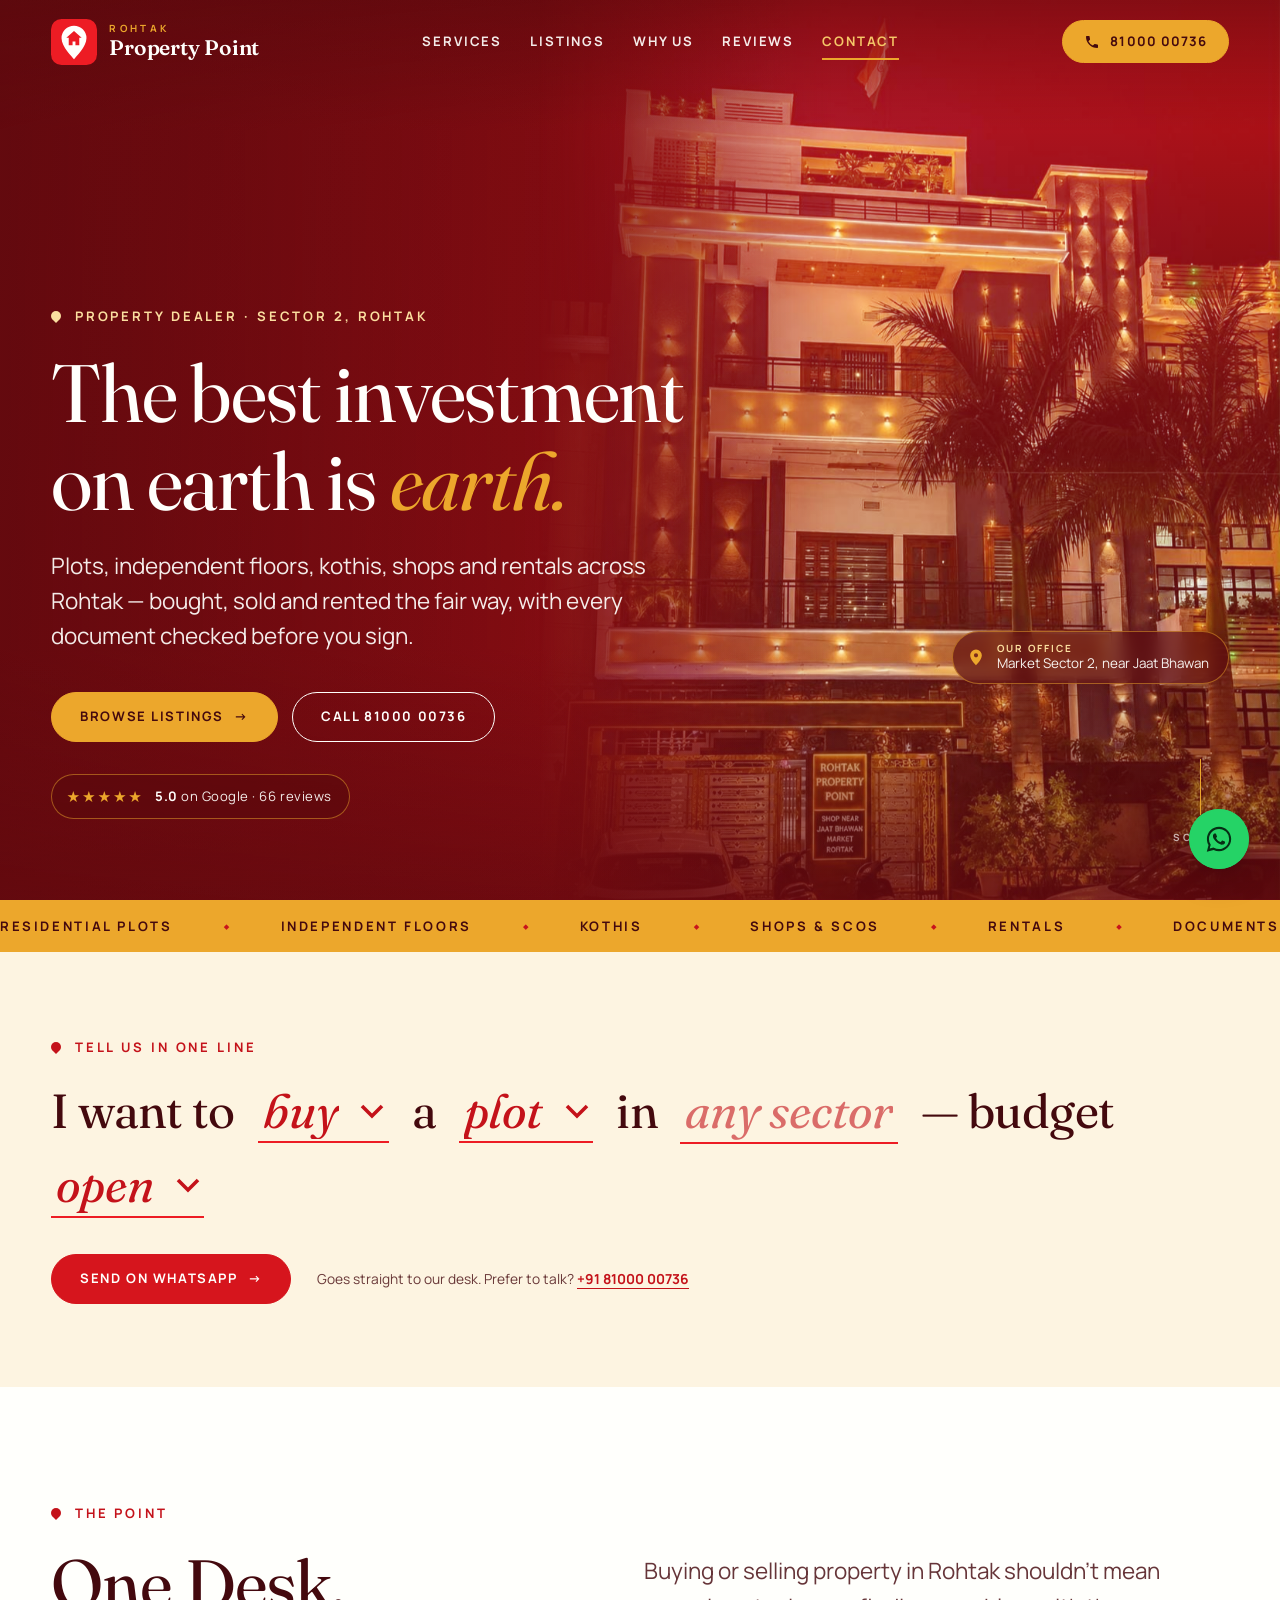
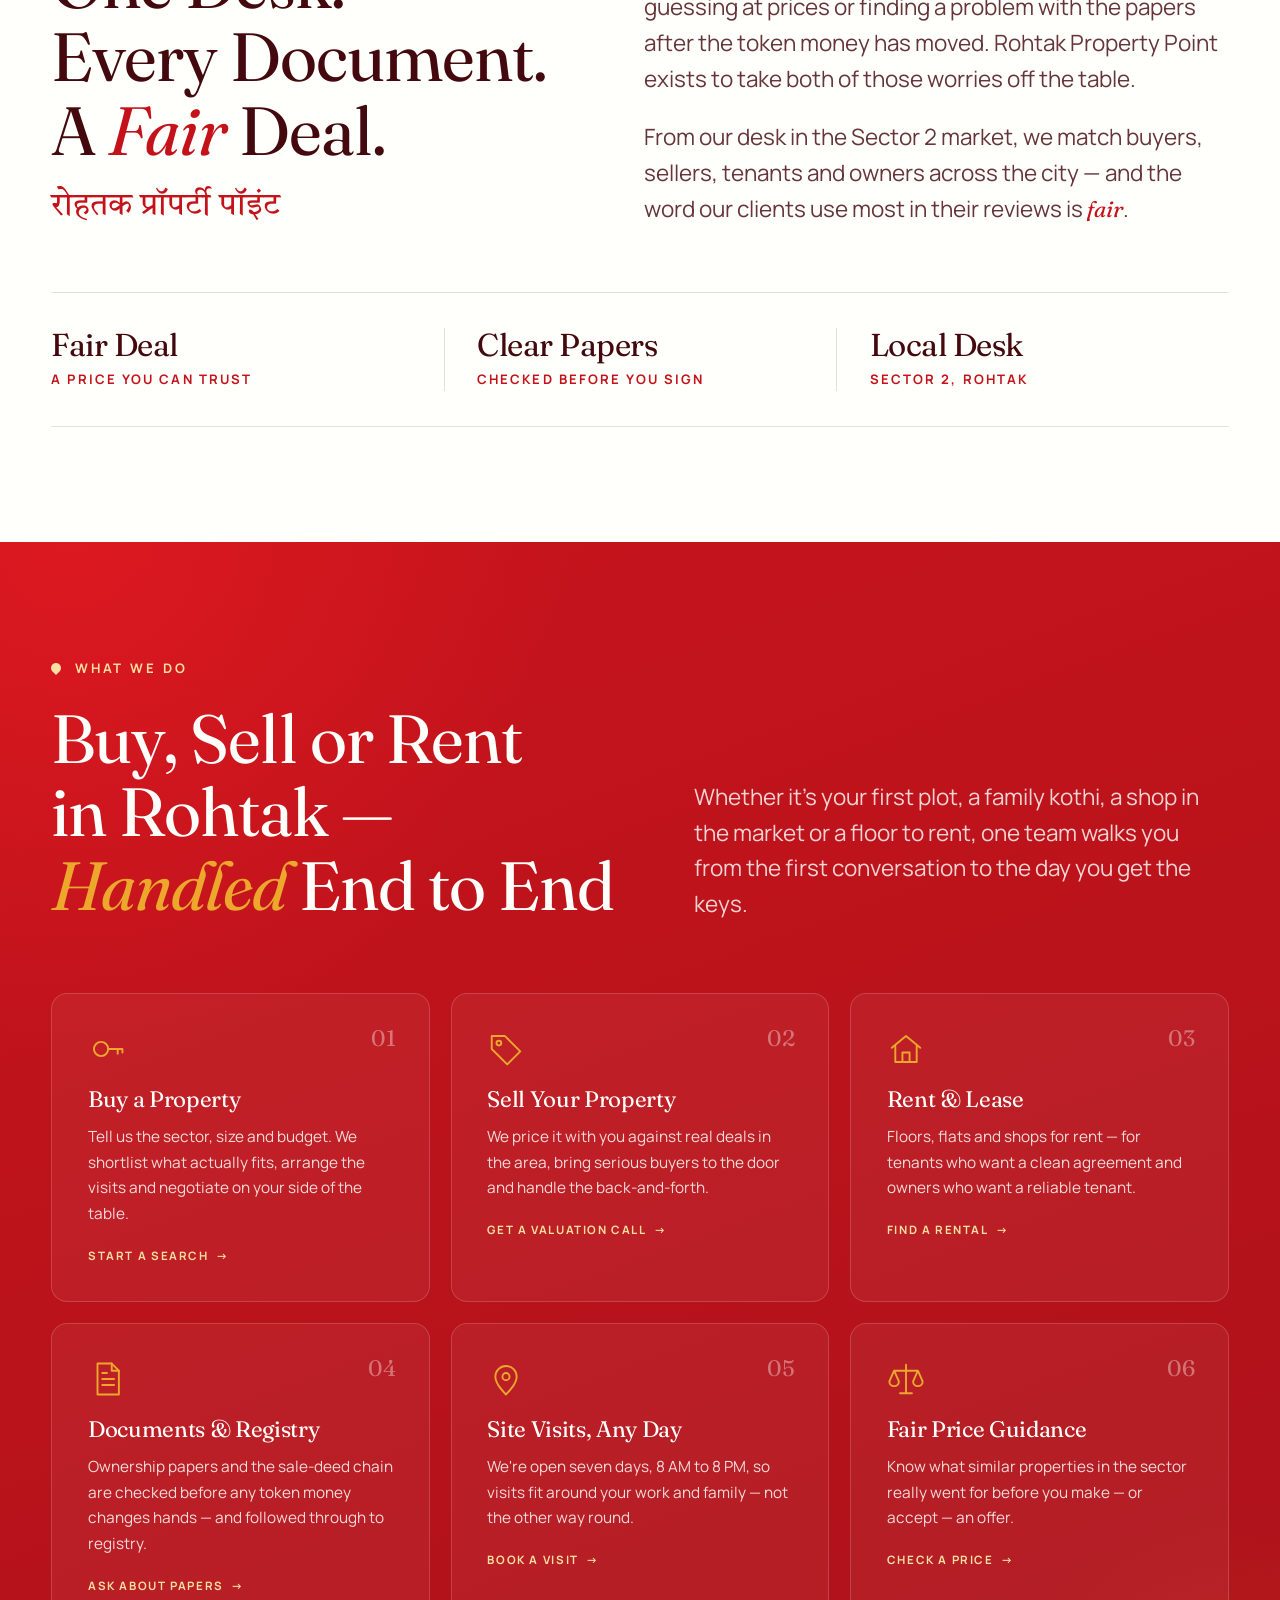
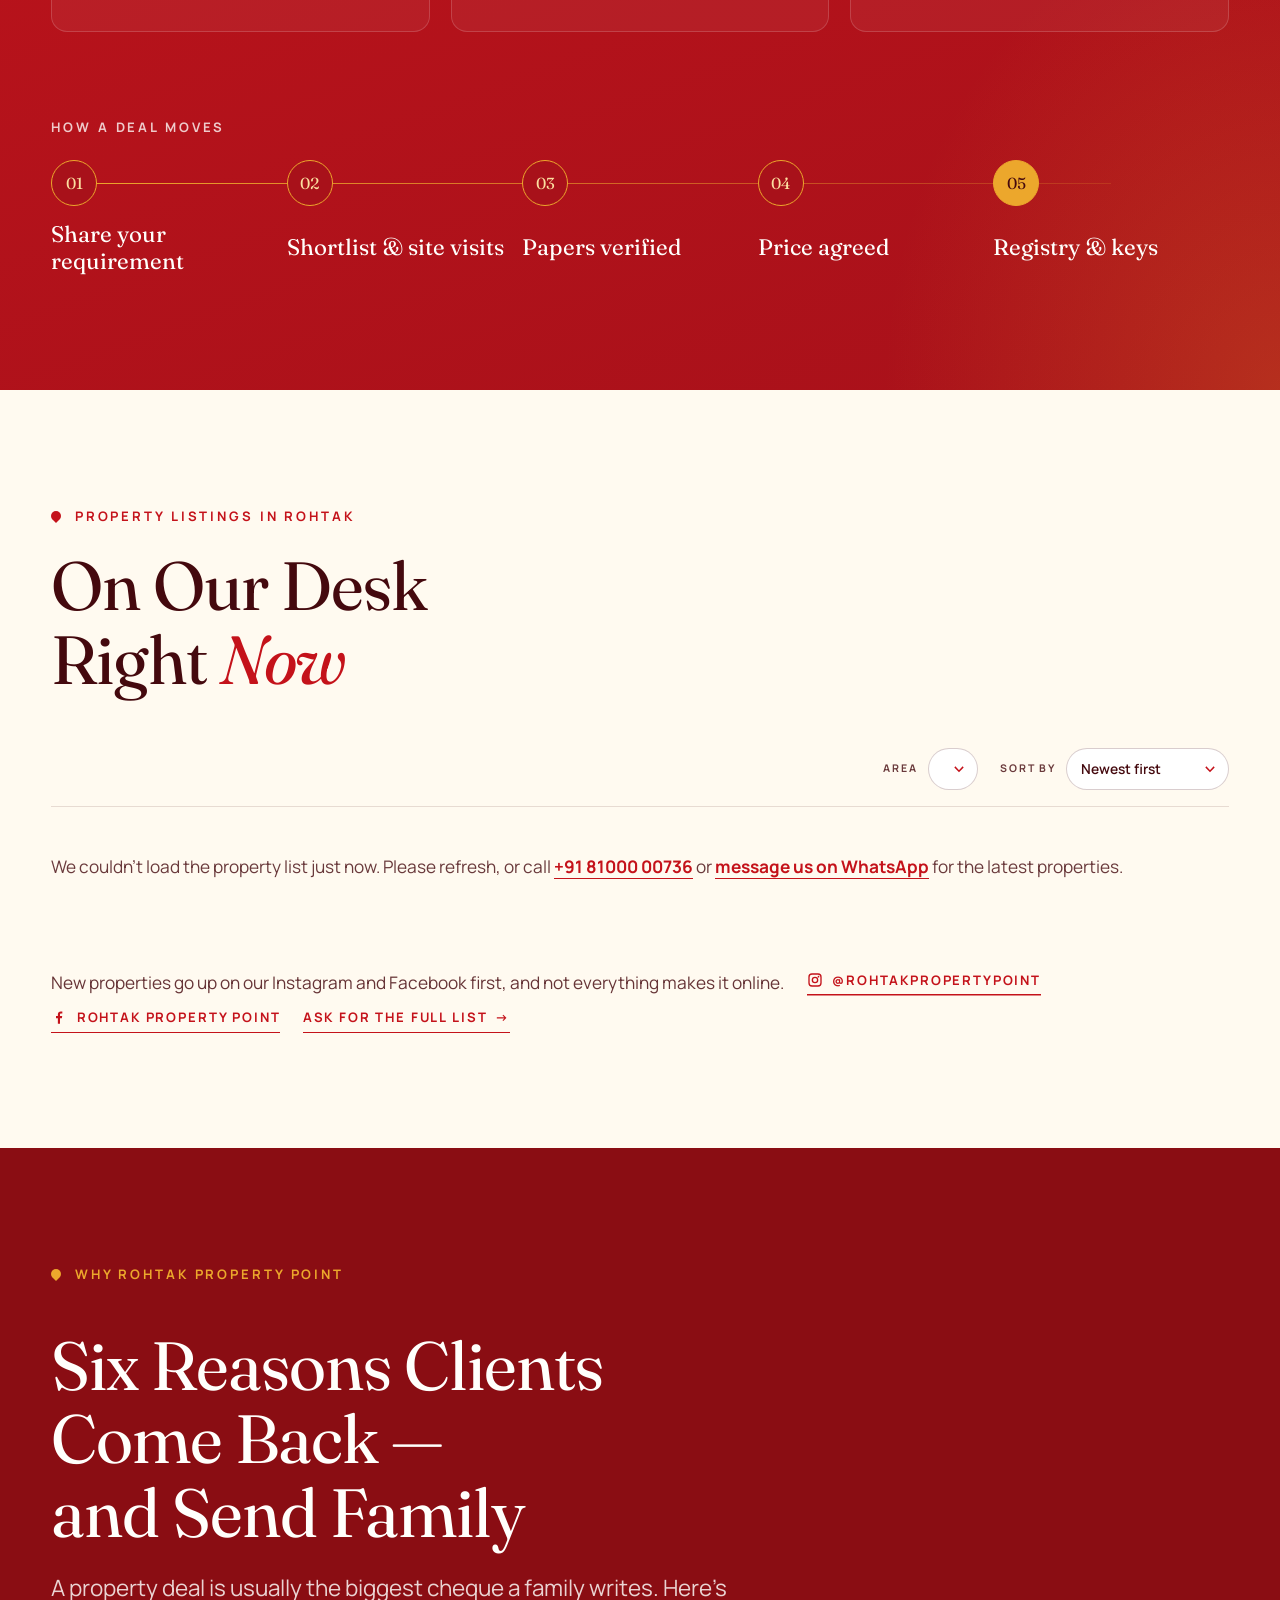
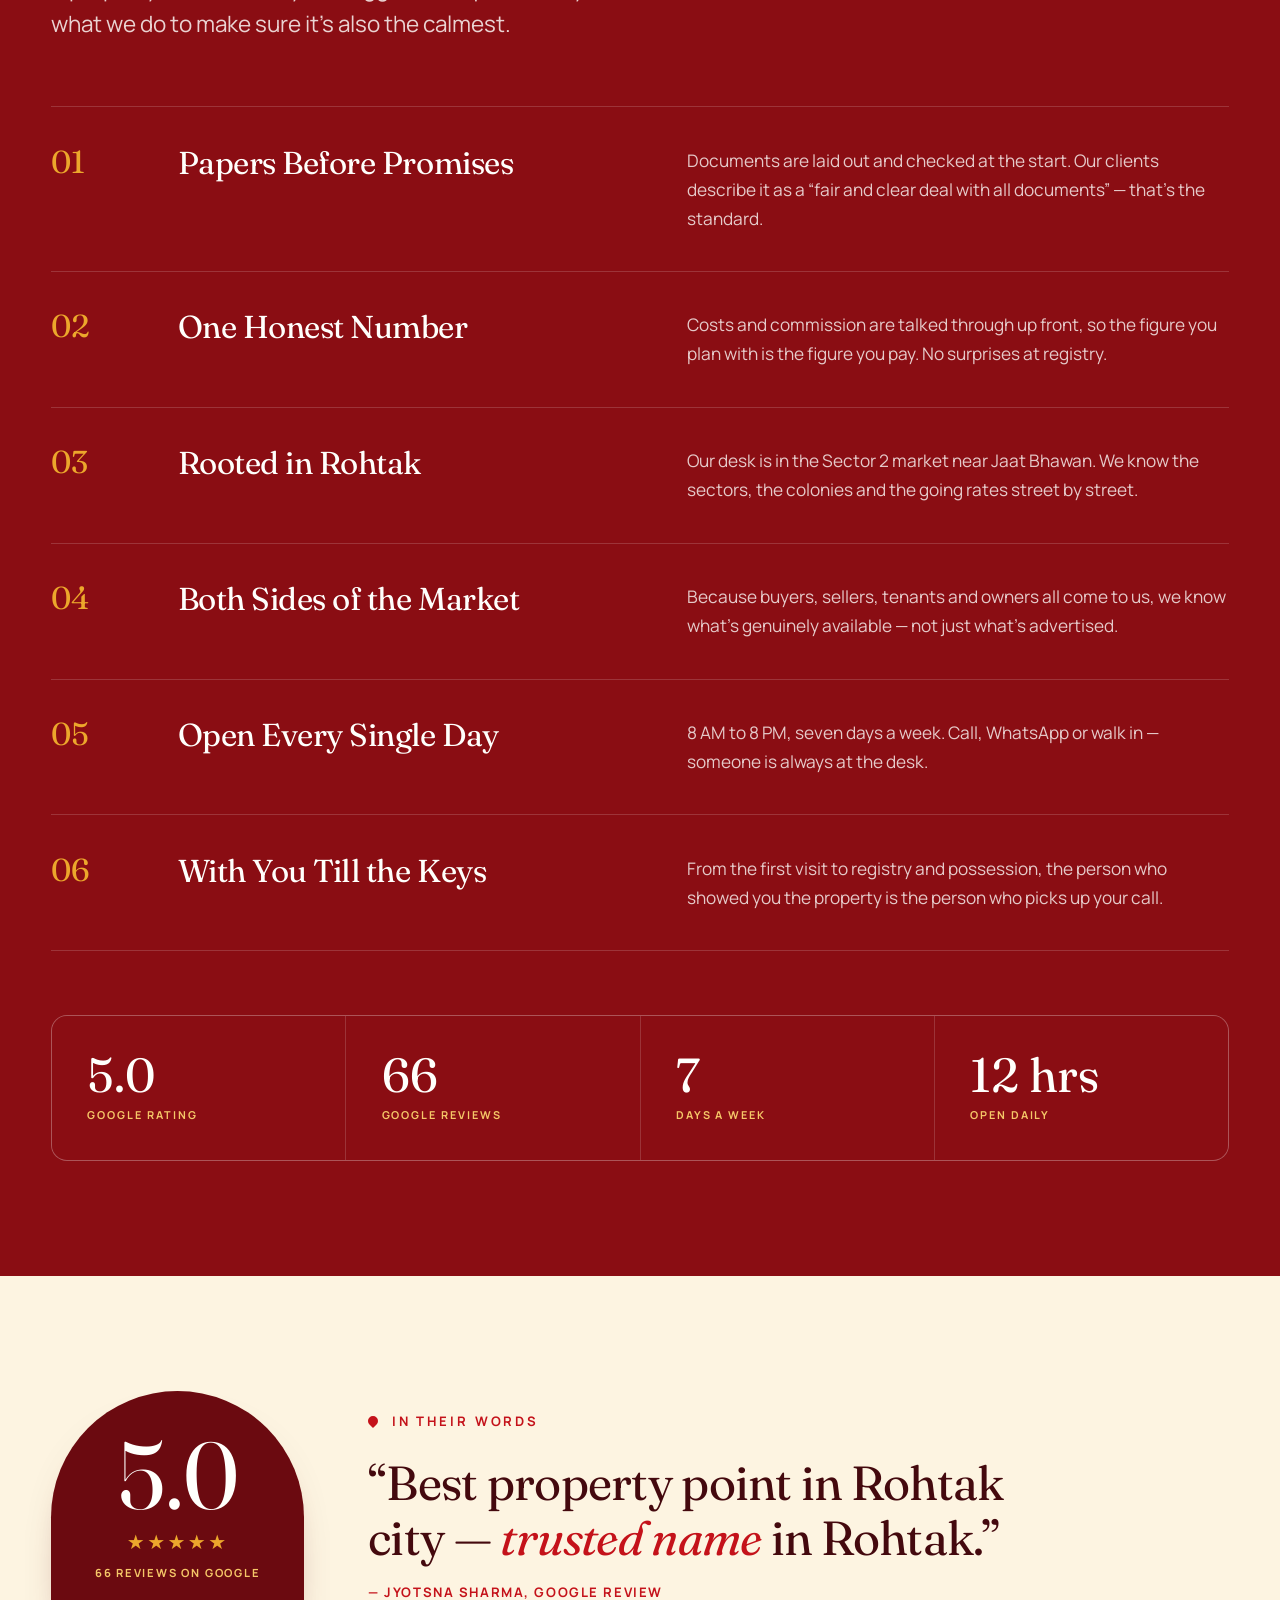
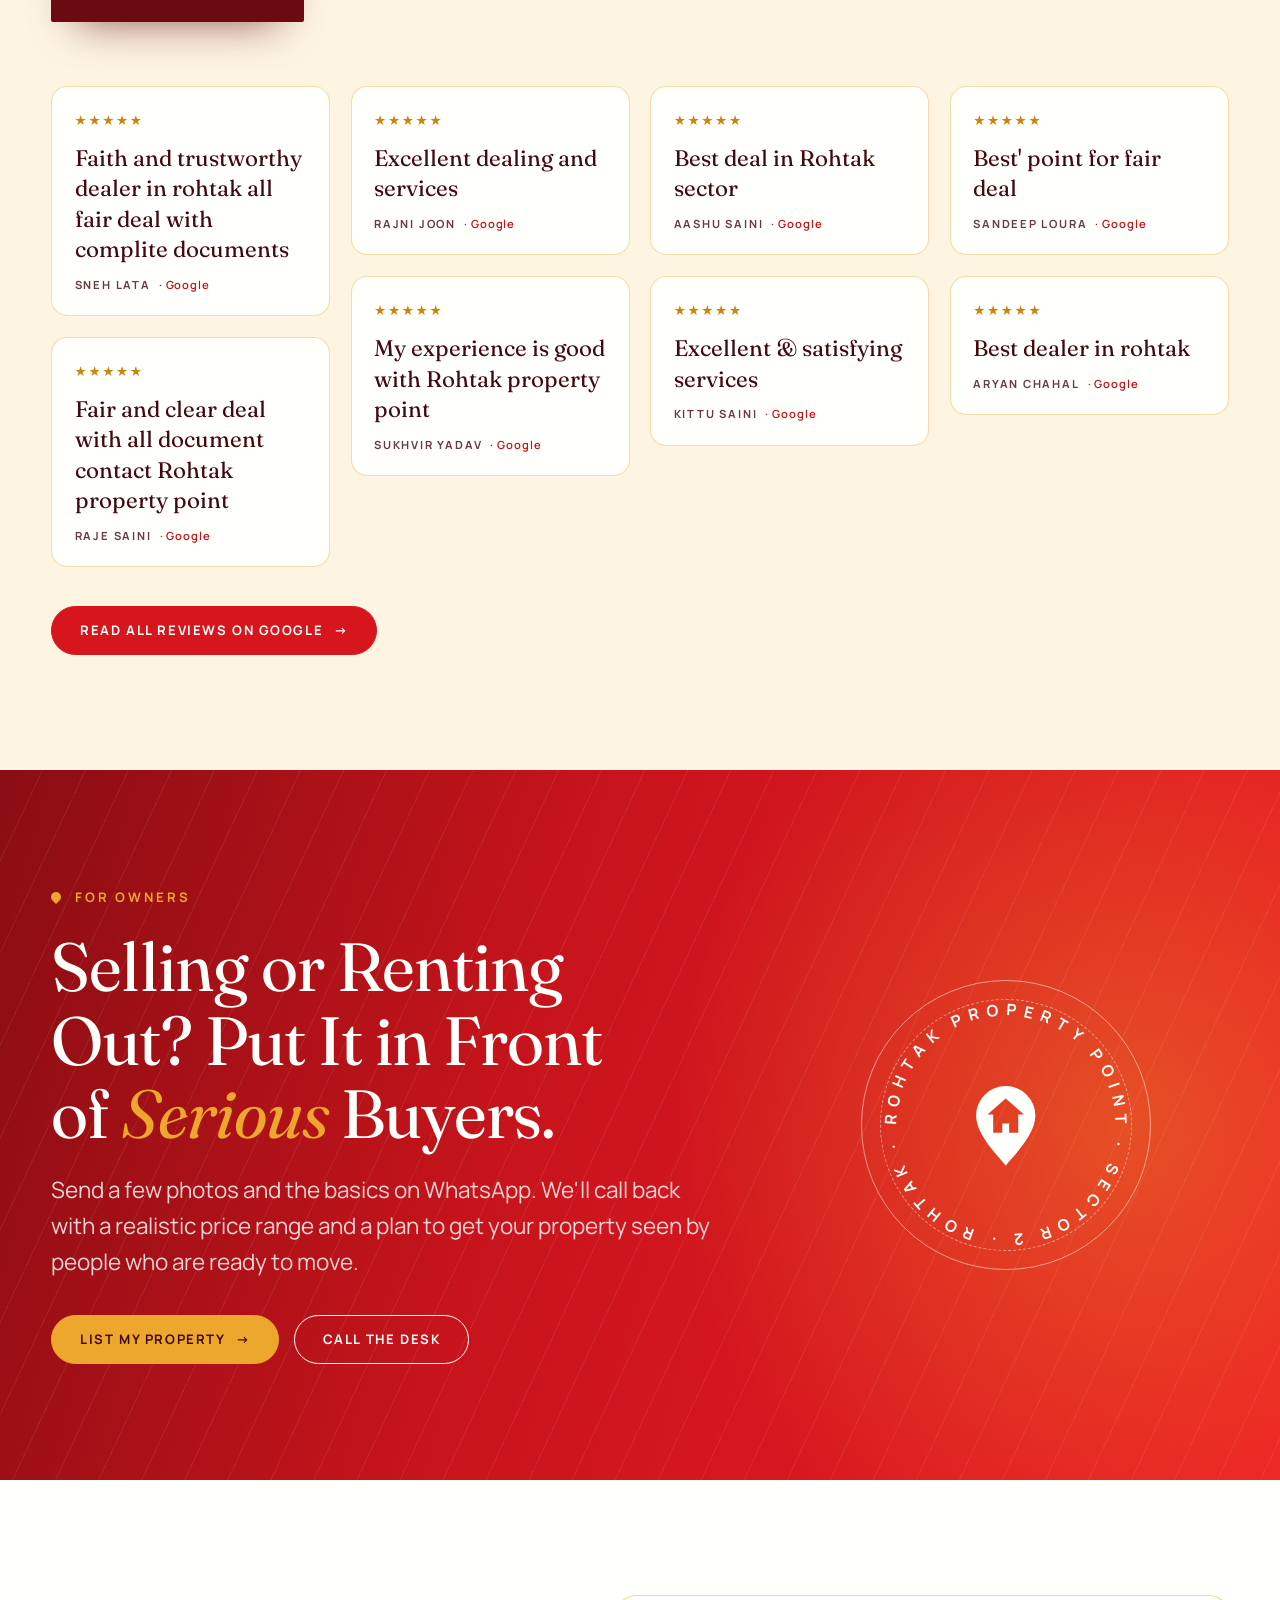
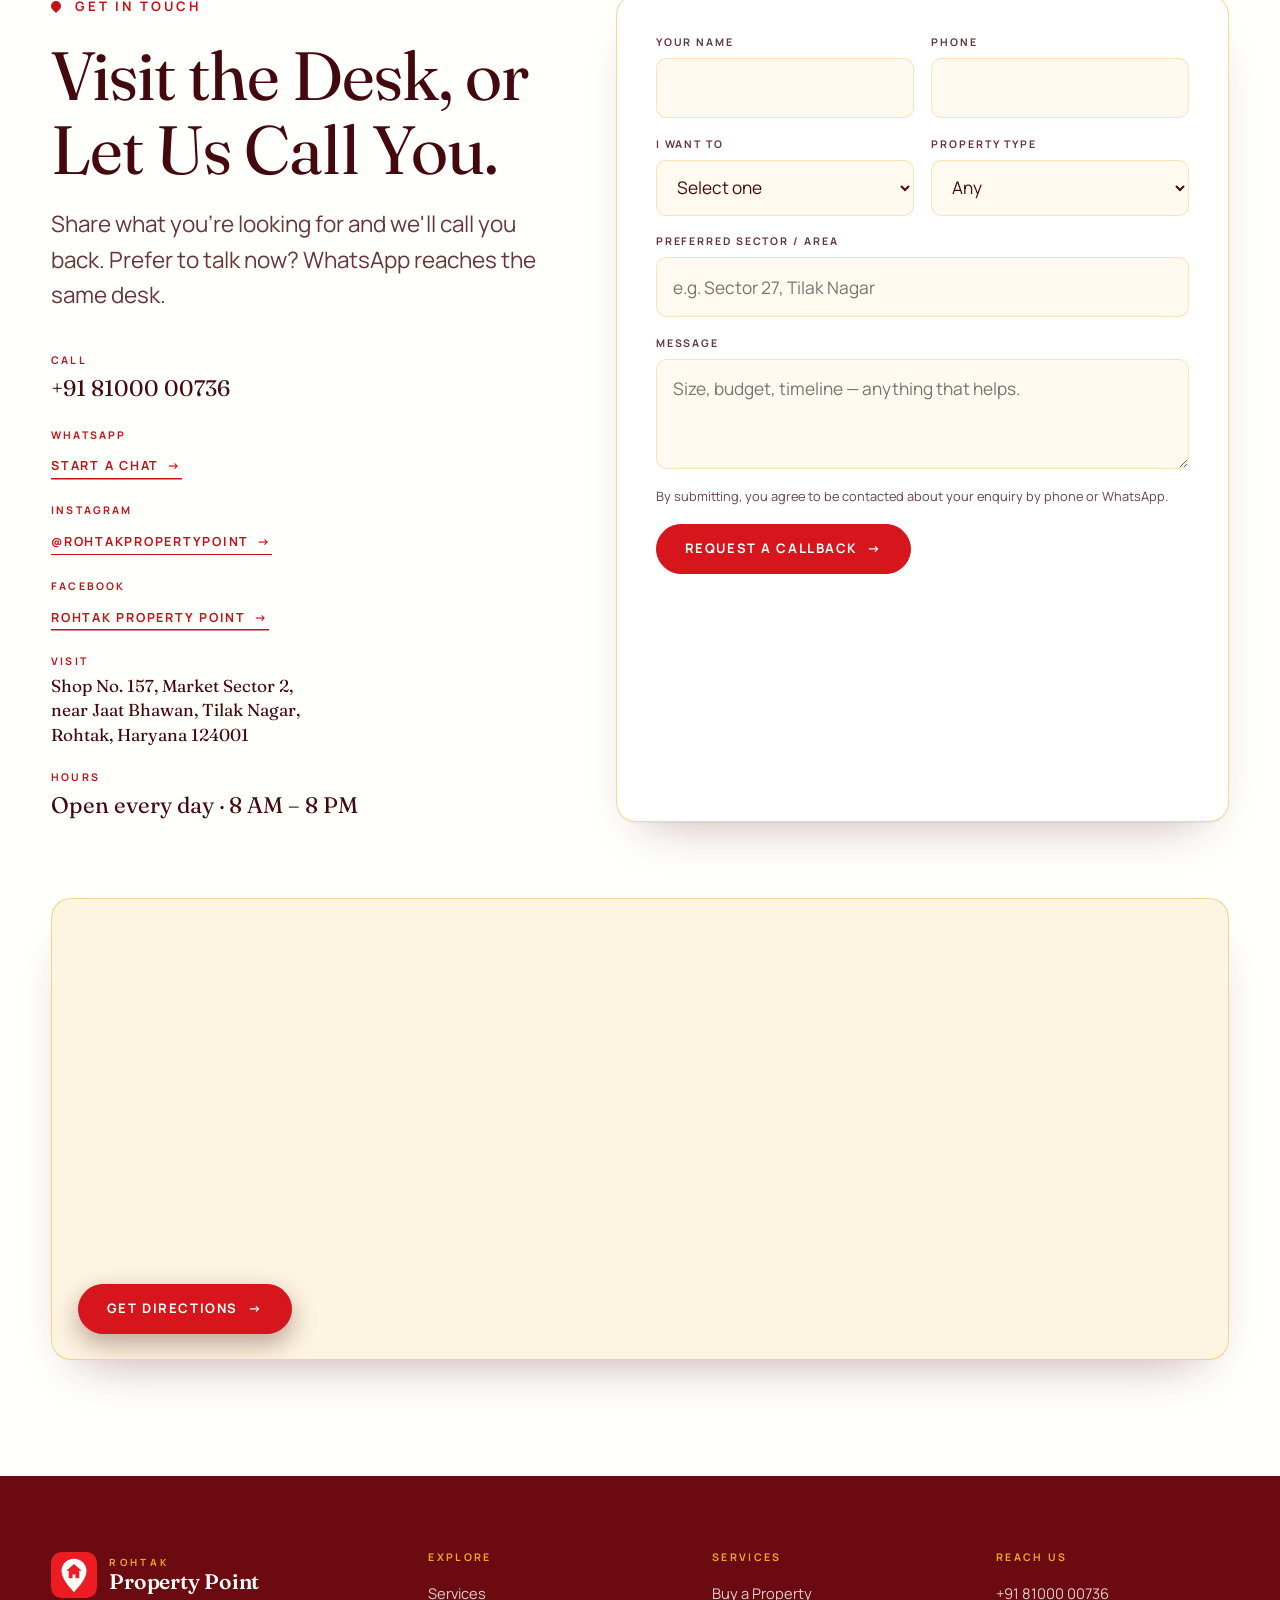
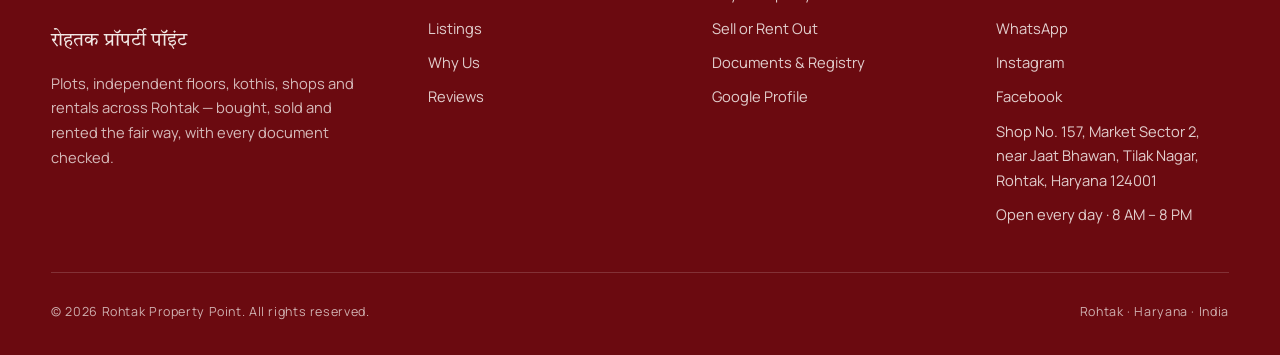
==== commit 17b81127: "Add Pages CMS so the client can edit properties and settings - content/listings/*.json: one file per" ====
--- a/index.html
+++ b/index.html
@@ -6,7 +6,7 @@
 <title>Property Dealer in Rohtak, Sector 2 | Rohtak Property Point</title>
 <meta name="description" content="Property dealer in Market Sector 2, Rohtak. Buy, sell or rent plots, independent floors, kothis and shops with every paper checked. Call 81000 00736.">
 <meta name="robots" content="index, follow, max-image-preview:large">
-<link rel="canonical" href="https://zeus-shourya.github.io/rohtak-property-point/">
+<link rel="canonical" href="https://rohtakpropertypoint.com/">
 <meta name="theme-color" content="#ED1C24">
 
 <meta property="og:type" content="website">
@@ -14,15 +14,15 @@
 <meta property="og:locale" content="en_IN">
 <meta property="og:title" content="Property Dealer in Rohtak | Rohtak Property Point">
 <meta property="og:description" content="Plots, independent floors, kothis, shops and rentals across Rohtak, bought, sold and rented the fair way from our desk in Market Sector 2. Call 81000 00736.">
-<meta property="og:url" content="https://zeus-shourya.github.io/rohtak-property-point/">
-<meta property="og:image" content="https://zeus-shourya.github.io/rohtak-property-point/assets/img/hero-building.jpg">
+<meta property="og:url" content="https://rohtakpropertypoint.com/">
+<meta property="og:image" content="https://rohtakpropertypoint.com/assets/img/hero-building.jpg">
 <meta property="og:image:width" content="960">
 <meta property="og:image:height" content="1180">
 <meta property="og:image:alt" content="The Rohtak Property Point office in Market Sector 2, near Jaat Bhawan, Rohtak">
 <meta name="twitter:card" content="summary_large_image">
 <meta name="twitter:title" content="Property Dealer in Rohtak | Rohtak Property Point">
 <meta name="twitter:description" content="Plots, independent floors, kothis, shops and rentals across Rohtak, bought, sold and rented the fair way from our desk in Market Sector 2. Call 81000 00736.">
-<meta name="twitter:image" content="https://zeus-shourya.github.io/rohtak-property-point/assets/img/hero-building.jpg">
+<meta name="twitter:image" content="https://rohtakpropertypoint.com/assets/img/hero-building.jpg">
 
 <link rel="icon" href="assets/img/favicon.svg?v=3" type="image/svg+xml">
 <link rel="apple-touch-icon" href="assets/img/logo-mark.svg?v=3">
@@ -46,13 +46,13 @@
   "@graph": [
     {
       "@type": "RealEstateAgent",
-      "@id": "https://zeus-shourya.github.io/rohtak-property-point/#business",
+      "@id": "https://rohtakpropertypoint.com/#business",
       "name": "Rohtak Property Point",
       "alternateName": "रोहतक प्रॉपर्टी पॉइंट",
       "description": "Property dealer and real estate agent in Market Sector 2, Rohtak. Plots, independent floors, kothis, shops and rentals across Rohtak, bought, sold and rented with every document checked.",
-      "url": "https://zeus-shourya.github.io/rohtak-property-point/",
-      "logo": "https://zeus-shourya.github.io/rohtak-property-point/assets/img/logo-mark.svg",
-      "image": "https://zeus-shourya.github.io/rohtak-property-point/assets/img/hero-building.jpg",
+      "url": "https://rohtakpropertypoint.com/",
+      "logo": "https://rohtakpropertypoint.com/assets/img/logo-mark.svg",
+      "image": "https://rohtakpropertypoint.com/assets/img/hero-building.jpg",
       "telephone": "+91-8100000736",
       "address": {
         "@type": "PostalAddress",
@@ -81,23 +81,23 @@
     },
     {
       "@type": "WebSite",
-      "@id": "https://zeus-shourya.github.io/rohtak-property-point/#website",
-      "url": "https://zeus-shourya.github.io/rohtak-property-point/",
+      "@id": "https://rohtakpropertypoint.com/#website",
+      "url": "https://rohtakpropertypoint.com/",
       "name": "Rohtak Property Point",
       "inLanguage": "en-IN",
-      "publisher": { "@id": "https://zeus-shourya.github.io/rohtak-property-point/#business" }
+      "publisher": { "@id": "https://rohtakpropertypoint.com/#business" }
     },
     {
       "@type": "WebPage",
-      "@id": "https://zeus-shourya.github.io/rohtak-property-point/#webpage",
-      "url": "https://zeus-shourya.github.io/rohtak-property-point/",
+      "@id": "https://rohtakpropertypoint.com/#webpage",
+      "url": "https://rohtakpropertypoint.com/",
       "name": "Property Dealer in Rohtak, Sector 2 | Rohtak Property Point",
       "inLanguage": "en-IN",
-      "isPartOf": { "@id": "https://zeus-shourya.github.io/rohtak-property-point/#website" },
-      "about": { "@id": "https://zeus-shourya.github.io/rohtak-property-point/#business" },
+      "isPartOf": { "@id": "https://rohtakpropertypoint.com/#website" },
+      "about": { "@id": "https://rohtakpropertypoint.com/#business" },
       "primaryImageOfPage": {
         "@type": "ImageObject",
-        "url": "https://zeus-shourya.github.io/rohtak-property-point/assets/img/hero-building.jpg",
+        "url": "https://rohtakpropertypoint.com/assets/img/hero-building.jpg",
         "width": 960,
         "height": 1180
       }
@@ -154,7 +154,7 @@
     <a class="drawer__link" href="#contact"><i>06</i> Contact</a>
   </nav>
   <div class="drawer__foot">
-    <a class="btn btn--amber js-phone-href" href="tel:+918100000736">Call 81000 00736</a>
+    <a class="btn btn--amber js-phone-href" data-cms="callLabel" href="tel:+918100000736">Call 81000 00736</a>
     <a class="link-u" data-wa href="#">Chat on WhatsApp</a>
     <a class="link-u" data-ig href="https://www.instagram.com/rohtakpropertypoint/" target="_blank" rel="noopener">Follow on Instagram</a>
     <a class="link-u" data-fb href="https://www.facebook.com/rohtak.propertypoint/" target="_blank" rel="noopener">Follow on Facebook</a>
@@ -180,18 +180,18 @@
 
   <div class="hero__in">
     <p class="eyebrow" data-reveal>Property Dealer · Sector 2, Rohtak</p>
-    <h1 data-reveal style="--d:90ms">The best investment on earth is <em>earth.</em></h1>
-    <p class="hero__sub" data-reveal style="--d:200ms">
+    <h1 data-cms="hero" data-reveal style="--d:90ms">The best investment on earth is <em>earth.</em></h1>
+    <p class="hero__sub" data-cms="heroText" data-reveal style="--d:200ms">
       Plots, independent floors, kothis, shops and rentals across Rohtak — bought, sold
       and rented the fair way, with every document checked before you sign.
     </p>
     <div class="hero__actions" data-reveal style="--d:300ms">
       <a class="btn btn--amber" href="#listings">Browse Listings <span class="arw" aria-hidden="true">→</span></a>
-      <a class="btn btn--ghost js-phone-href" href="tel:+918100000736">Call 81000 00736</a>
+      <a class="btn btn--ghost js-phone-href" data-cms="callLabel" href="tel:+918100000736">Call 81000 00736</a>
     </div>
     <a class="rating" data-google href="https://share.google/cFkKcSjOGlK5zalMN" target="_blank" rel="noopener" data-reveal style="--d:380ms">
       <span class="stars" aria-hidden="true">★★★★★</span>
-      <span><b>5.0</b> on Google · 66 reviews</span>
+      <span><b data-cms="rating">5.0</b> on Google · <span data-cms="reviewCount">66</span> reviews</span>
     </a>
   </div>
 
@@ -390,8 +390,10 @@
     </div>
 
     <div class="lgrid" id="listingGrid">
-      <noscript><p class="lgrid__empty">Call <a href="tel:+918100000736">+91 81000 00736</a> for the latest listings.</p></noscript>
-    </div>
+      <p class="lgrid__empty">Loading properties&hellip;</p>
+      <noscript><p class="lgrid__empty">Please turn on JavaScript to see the properties, or call <a href="tel:+918100000736">+91 81000 00736</a> for the latest listings.</p></noscript>
+    </div>
+    <p class="lgrid__empty" id="listingLoadErr" hidden>We couldn't load the property list just now. Please refresh, or call <a class="js-phone-href js-phone-text" href="tel:+918100000736">+91 81000 00736</a> or <a data-wa href="#">message us on WhatsApp</a> for the latest properties.</p>
     <div class="lgrid__morewrap">
       <button class="btn btn--line" id="listingMore" type="button" hidden>Show 24 more <span class="arw" aria-hidden="true">&darr;</span></button>
     </div>
@@ -454,11 +456,11 @@
 
     <div class="assure">
       <div class="assure__item" data-reveal>
-        <span class="assure__n" data-count="5" data-decimals="1">5.0</span>
+        <span class="assure__n" data-count="5" data-decimals="1" data-cms-count="rating">5.0</span>
         <span>Google Rating</span>
       </div>
       <div class="assure__item" data-reveal style="--d:90ms">
-        <span class="assure__n" data-count="66">66</span>
+        <span class="assure__n" data-count="66" data-cms-count="reviewCount">66</span>
         <span>Google Reviews</span>
       </div>
       <div class="assure__item" data-reveal style="--d:180ms">
@@ -479,9 +481,9 @@
 
     <div class="reviews__head">
       <div class="reviews__score" data-reveal>
-        <strong>5.0</strong>
+        <strong data-cms="rating">5.0</strong>
         <span class="stars" aria-label="5 out of 5 stars">★★★★★</span>
-        <span class="reviews__count">66 reviews on Google</span>
+        <span class="reviews__count"><span data-cms="reviewCount">66</span> reviews on Google</span>
       </div>
       <div>
         <p class="eyebrow" data-reveal>In Their Words</p>
@@ -598,11 +600,11 @@
         </div>
         <div>
           <dt>Visit</dt>
-          <dd class="contact__addr">Shop No. 157, Market Sector 2,<br>near Jaat Bhawan, Tilak Nagar,<br>Rohtak, Haryana 124001</dd>
+          <dd class="contact__addr" data-cms="address">Shop No. 157, Market Sector 2,<br>near Jaat Bhawan, Tilak Nagar,<br>Rohtak, Haryana 124001</dd>
         </div>
         <div>
           <dt>Hours</dt>
-          <dd>Open every day · 8 AM – 8 PM</dd>
+          <dd data-cms="hours">Open every day · 8 AM – 8 PM</dd>
         </div>
       </dl>
     </div>
@@ -726,8 +728,8 @@
           <li><a data-wa href="#">WhatsApp</a></li>
           <li><a data-ig href="https://www.instagram.com/rohtakpropertypoint/" target="_blank" rel="noopener">Instagram</a></li>
           <li><a data-fb href="https://www.facebook.com/rohtak.propertypoint/" target="_blank" rel="noopener">Facebook</a></li>
-          <li>Shop 157, Market Sector 2, Rohtak 124001</li>
-          <li>Every day · 8 AM – 8 PM</li>
+          <li data-cms="address" data-cms-join>Shop No. 157, Market Sector 2, near Jaat Bhawan, Tilak Nagar, Rohtak, Haryana 124001</li>
+          <li data-cms="hours">Open every day · 8 AM – 8 PM</li>
         </ul>
       </div>
     </div>
